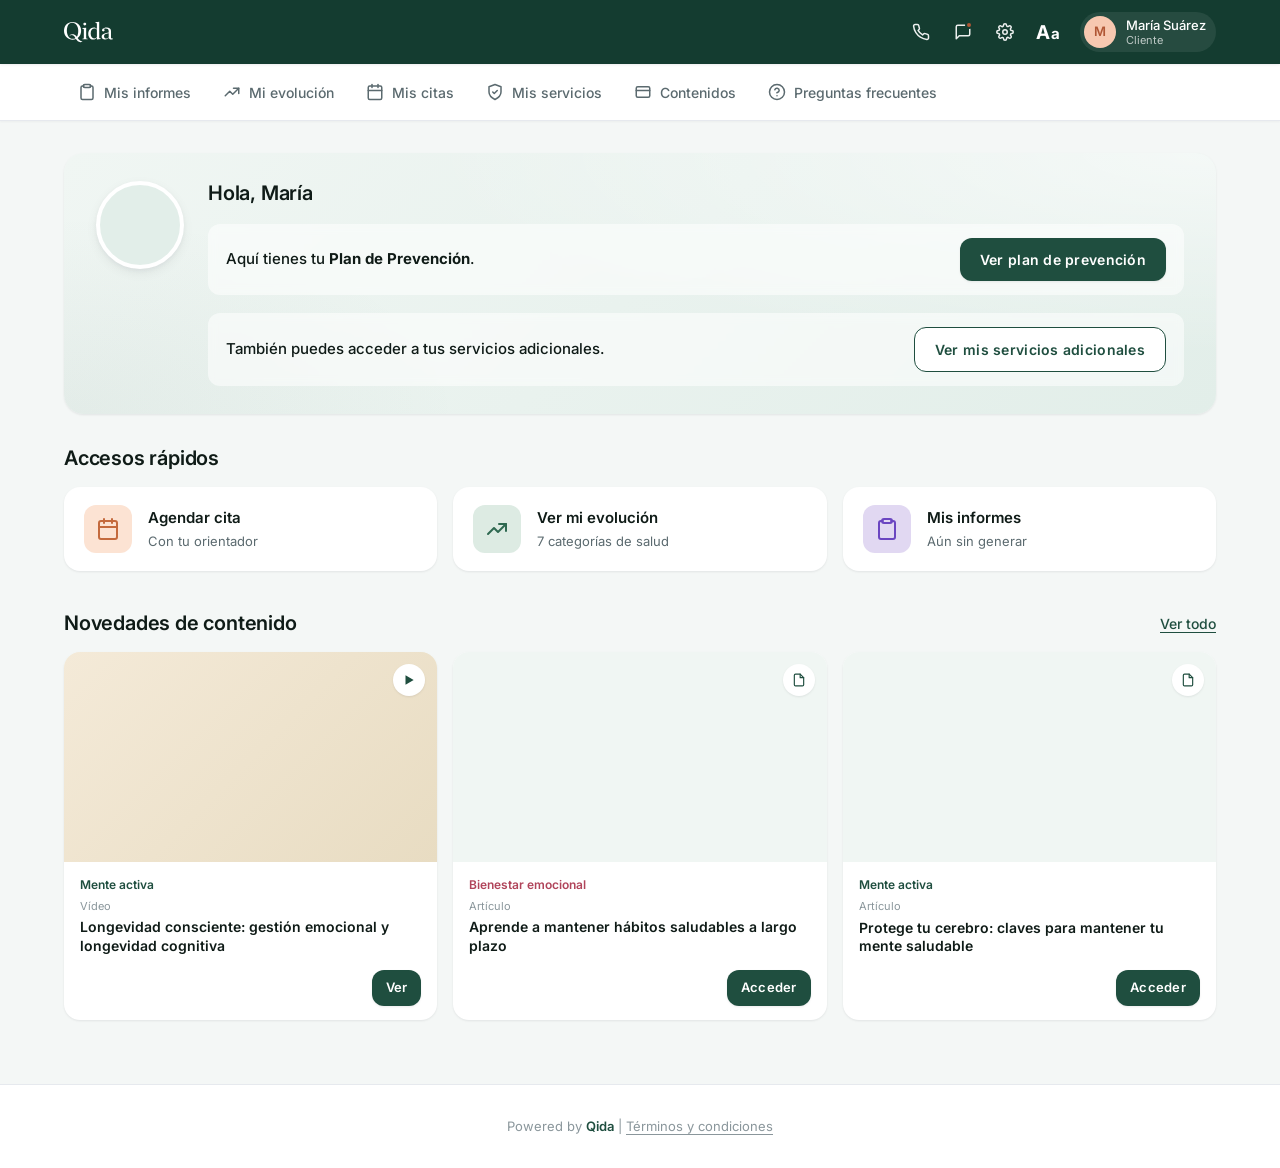
==== cliente-mis-informes/index.html @ 0a754f78 "Detalle de área: el header se transforma en mini-cabecera sobre la columna lateral - Arriba se ve el" ====
<!doctype html>
<html lang="es">
<head>
  <meta charset="utf-8" />
  <meta name="viewport" content="width=device-width, initial-scale=1, viewport-fit=cover" />
  <title>Qida — Portal del cliente (Prototipo)</title>
  <link rel="preconnect" href="https://fonts.googleapis.com">
  <link rel="preconnect" href="https://fonts.gstatic.com" crossorigin>
  <link href="https://fonts.googleapis.com/css2?family=Cormorant+Garamond:wght@500;600&family=Inter:wght@400;500;600;700&family=Montserrat:ital,wght@0,400;0,500;0,600;0,700;0,800;1,400;1,600&family=Playfair+Display:ital,wght@0,600;0,700;1,400&display=swap" rel="stylesheet">
  <link rel="stylesheet" href="styles.css?v=14" />
</head>
<body>

<!-- ======= SVG ICON SPRITE ======= -->
<svg width="0" height="0" style="position:absolute" aria-hidden="true">
  <defs>
    <symbol id="i-phone" viewBox="0 0 24 24" fill="none" stroke="currentColor" stroke-width="2" stroke-linecap="round" stroke-linejoin="round">
      <path d="M22 16.92v3a2 2 0 0 1-2.18 2 19.79 19.79 0 0 1-8.63-3.07 19.5 19.5 0 0 1-6-6 19.79 19.79 0 0 1-3.07-8.67A2 2 0 0 1 4.11 2h3a2 2 0 0 1 2 1.72c.13.96.36 1.9.7 2.81a2 2 0 0 1-.45 2.11L8.09 9.91a16 16 0 0 0 6 6l1.27-1.27a2 2 0 0 1 2.11-.45c.91.34 1.85.57 2.81.7A2 2 0 0 1 22 16.92z"/>
    </symbol>
    <symbol id="i-message" viewBox="0 0 24 24" fill="none" stroke="currentColor" stroke-width="2" stroke-linecap="round" stroke-linejoin="round">
      <path d="M21 15a2 2 0 0 1-2 2H7l-4 4V5a2 2 0 0 1 2-2h14a2 2 0 0 1 2 2z"/>
    </symbol>
    <symbol id="i-settings" viewBox="0 0 24 24" fill="none" stroke="currentColor" stroke-width="2" stroke-linecap="round" stroke-linejoin="round">
      <circle cx="12" cy="12" r="3"/>
      <path d="M19.4 15a1.65 1.65 0 0 0 .33 1.82l.06.06a2 2 0 1 1-2.83 2.83l-.06-.06a1.65 1.65 0 0 0-1.82-.33 1.65 1.65 0 0 0-1 1.51V21a2 2 0 1 1-4 0v-.09A1.65 1.65 0 0 0 9 19.4a1.65 1.65 0 0 0-1.82.33l-.06.06a2 2 0 1 1-2.83-2.83l.06-.06a1.65 1.65 0 0 0 .33-1.82 1.65 1.65 0 0 0-1.51-1H3a2 2 0 1 1 0-4h.09A1.65 1.65 0 0 0 4.6 9a1.65 1.65 0 0 0-.33-1.82l-.06-.06a2 2 0 1 1 2.83-2.83l.06.06a1.65 1.65 0 0 0 1.82.33H9a1.65 1.65 0 0 0 1-1.51V3a2 2 0 1 1 4 0v.09a1.65 1.65 0 0 0 1 1.51 1.65 1.65 0 0 0 1.82-.33l.06-.06a2 2 0 1 1 2.83 2.83l-.06.06a1.65 1.65 0 0 0-.33 1.82V9a1.65 1.65 0 0 0 1.51 1H21a2 2 0 1 1 0 4h-.09a1.65 1.65 0 0 0-1.51 1z"/>
    </symbol>
    <symbol id="i-user" viewBox="0 0 24 24" fill="none" stroke="currentColor" stroke-width="2" stroke-linecap="round" stroke-linejoin="round">
      <path d="M20 21v-2a4 4 0 0 0-4-4H8a4 4 0 0 0-4 4v2"/>
      <circle cx="12" cy="7" r="4"/>
    </symbol>
    <symbol id="i-clipboard" viewBox="0 0 24 24" fill="none" stroke="currentColor" stroke-width="2" stroke-linecap="round" stroke-linejoin="round">
      <path d="M9 2h6a2 2 0 0 1 2 2v0a2 2 0 0 1-2 2H9a2 2 0 0 1-2-2v0a2 2 0 0 1 2-2z"/>
      <path d="M16 4h2a2 2 0 0 1 2 2v14a2 2 0 0 1-2 2H6a2 2 0 0 1-2-2V6a2 2 0 0 1 2-2h2"/>
    </symbol>
    <symbol id="i-trend" viewBox="0 0 24 24" fill="none" stroke="currentColor" stroke-width="2" stroke-linecap="round" stroke-linejoin="round">
      <polyline points="3 17 9 11 13 15 21 7"/>
      <polyline points="14 7 21 7 21 14"/>
    </symbol>
    <symbol id="i-calendar" viewBox="0 0 24 24" fill="none" stroke="currentColor" stroke-width="2" stroke-linecap="round" stroke-linejoin="round">
      <rect x="3" y="4" width="18" height="18" rx="2"/>
      <line x1="16" y1="2" x2="16" y2="6"/>
      <line x1="8" y1="2" x2="8" y2="6"/>
      <line x1="3" y1="10" x2="21" y2="10"/>
    </symbol>
    <symbol id="i-shield" viewBox="0 0 24 24" fill="none" stroke="currentColor" stroke-width="2" stroke-linecap="round" stroke-linejoin="round">
      <path d="M12 22s8-4 8-10V5l-8-3-8 3v7c0 6 8 10 8 10z"/>
      <polyline points="9 12 11 14 15 10"/>
    </symbol>
    <symbol id="i-grid" viewBox="0 0 24 24" fill="none" stroke="currentColor" stroke-width="2" stroke-linecap="round" stroke-linejoin="round">
      <rect x="3" y="3" width="7" height="7" rx="1"/>
      <rect x="14" y="3" width="7" height="7" rx="1"/>
      <rect x="3" y="14" width="7" height="7" rx="1"/>
      <rect x="14" y="14" width="7" height="7" rx="1"/>
    </symbol>
    <symbol id="i-help" viewBox="0 0 24 24" fill="none" stroke="currentColor" stroke-width="2" stroke-linecap="round" stroke-linejoin="round">
      <circle cx="12" cy="12" r="10"/>
      <path d="M9.09 9a3 3 0 0 1 5.83 1c0 2-3 3-3 3"/>
      <line x1="12" y1="17" x2="12.01" y2="17"/>
    </symbol>
    <symbol id="i-chevron" viewBox="0 0 24 24" fill="none" stroke="currentColor" stroke-width="2" stroke-linecap="round" stroke-linejoin="round">
      <polyline points="9 18 15 12 9 6"/>
    </symbol>
    <symbol id="i-chevron-down" viewBox="0 0 24 24" fill="none" stroke="currentColor" stroke-width="2" stroke-linecap="round" stroke-linejoin="round">
      <polyline points="6 9 12 15 18 9"/>
    </symbol>
    <symbol id="i-play" viewBox="0 0 24 24" fill="currentColor" stroke="none">
      <polygon points="6 4 20 12 6 20 6 4"/>
    </symbol>
    <symbol id="i-doc" viewBox="0 0 24 24" fill="none" stroke="currentColor" stroke-width="2" stroke-linecap="round" stroke-linejoin="round">
      <path d="M14 2H6a2 2 0 0 0-2 2v16a2 2 0 0 0 2 2h12a2 2 0 0 0 2-2V8z"/>
      <polyline points="14 2 14 8 20 8"/>
    </symbol>
    <symbol id="i-running" viewBox="0 0 24 24" fill="none" stroke="currentColor" stroke-width="2" stroke-linecap="round" stroke-linejoin="round">
      <circle cx="13" cy="4" r="2"/>
      <path d="M4 22l5-9 4 3 2-5 5 5"/>
      <path d="M9 13l-3-3"/>
    </symbol>
    <symbol id="i-apple" viewBox="0 0 24 24" fill="none" stroke="currentColor" stroke-width="2" stroke-linecap="round" stroke-linejoin="round">
      <path d="M12 6c-2-3-6-3-7 0-1 4 2 12 7 12s8-8 7-12c-1-3-5-3-7 0z"/>
      <path d="M12 6V3"/>
    </symbol>
    <symbol id="i-brain" viewBox="0 0 24 24" fill="none" stroke="currentColor" stroke-width="2" stroke-linecap="round" stroke-linejoin="round">
      <path d="M9 4a3 3 0 0 0-3 3v0a3 3 0 0 0-2 5v0a3 3 0 0 0 2 5v0a3 3 0 0 0 3 3h0V4z"/>
      <path d="M15 4a3 3 0 0 1 3 3v0a3 3 0 0 1 2 5v0a3 3 0 0 1-2 5v0a3 3 0 0 1-3 3h0V4z"/>
    </symbol>
    <symbol id="i-heart" viewBox="0 0 24 24" fill="none" stroke="currentColor" stroke-width="2" stroke-linecap="round" stroke-linejoin="round">
      <path d="M20.84 4.61a5.5 5.5 0 0 0-7.78 0L12 5.67l-1.06-1.06a5.5 5.5 0 0 0-7.78 7.78l1.06 1.06L12 21.23l7.78-7.78 1.06-1.06a5.5 5.5 0 0 0 0-7.78z"/>
    </symbol>
    <symbol id="i-users" viewBox="0 0 24 24" fill="none" stroke="currentColor" stroke-width="2" stroke-linecap="round" stroke-linejoin="round">
      <path d="M17 21v-2a4 4 0 0 0-4-4H5a4 4 0 0 0-4 4v2"/>
      <circle cx="9" cy="7" r="4"/>
      <path d="M23 21v-2a4 4 0 0 0-3-3.87"/>
      <path d="M16 3.13a4 4 0 0 1 0 7.75"/>
    </symbol>
    <symbol id="i-eye" viewBox="0 0 24 24" fill="none" stroke="currentColor" stroke-width="2" stroke-linecap="round" stroke-linejoin="round">
      <path d="M1 12s4-8 11-8 11 8 11 8-4 8-11 8-11-8-11-8z"/>
      <circle cx="12" cy="12" r="3"/>
    </symbol>
    <symbol id="i-ear" viewBox="0 0 24 24" fill="none" stroke="currentColor" stroke-width="2" stroke-linecap="round" stroke-linejoin="round">
      <path d="M6 8a6 6 0 1 1 12 0c0 3-2 4-3 5s-1 2-2 3-3 1-4-1"/>
      <path d="M9 20a3 3 0 0 0 4-2"/>
    </symbol>
    <symbol id="i-leaf" viewBox="0 0 24 24" fill="none" stroke="currentColor" stroke-width="2" stroke-linecap="round" stroke-linejoin="round">
      <path d="M11 20A7 7 0 0 1 4 13c0-5 4-9 9-9 4 0 7 3 7 7 0 7-9 9-9 9z"/>
      <path d="M2 22c0-3 4-7 9-9"/>
    </symbol>
    <symbol id="i-clock" viewBox="0 0 24 24" fill="none" stroke="currentColor" stroke-width="2" stroke-linecap="round" stroke-linejoin="round">
      <circle cx="12" cy="12" r="10"/>
      <polyline points="12 6 12 12 16 14"/>
    </symbol>
    <symbol id="i-pin" viewBox="0 0 24 24" fill="none" stroke="currentColor" stroke-width="2" stroke-linecap="round" stroke-linejoin="round">
      <path d="M21 10c0 7-9 13-9 13s-9-6-9-13a9 9 0 0 1 18 0z"/>
      <circle cx="12" cy="10" r="3"/>
    </symbol>
    <symbol id="i-video" viewBox="0 0 24 24" fill="none" stroke="currentColor" stroke-width="2" stroke-linecap="round" stroke-linejoin="round">
      <polygon points="23 7 16 12 23 17 23 7"/>
      <rect x="1" y="5" width="15" height="14" rx="2"/>
    </symbol>
    <symbol id="i-card" viewBox="0 0 24 24" fill="none" stroke="currentColor" stroke-width="2" stroke-linecap="round" stroke-linejoin="round">
      <rect x="3" y="5" width="18" height="14" rx="2"/>
      <line x1="3" y1="10" x2="21" y2="10"/>
    </symbol>
    <symbol id="i-empty" viewBox="0 0 24 24" fill="none" stroke="currentColor" stroke-width="2" stroke-linecap="round" stroke-linejoin="round">
      <path d="M14 3v5h5M5 3h9l5 5v13a2 2 0 0 1-2 2H5a2 2 0 0 1-2-2V5a2 2 0 0 1 2-2z"/>
    </symbol>
    <symbol id="i-menu" viewBox="0 0 24 24" fill="none" stroke="currentColor" stroke-width="2.2" stroke-linecap="round" stroke-linejoin="round">
      <line x1="3" y1="6" x2="21" y2="6"/>
      <line x1="3" y1="12" x2="21" y2="12"/>
      <line x1="3" y1="18" x2="21" y2="18"/>
    </symbol>
    <symbol id="i-x" viewBox="0 0 24 24" fill="none" stroke="currentColor" stroke-width="2.2" stroke-linecap="round" stroke-linejoin="round">
      <line x1="18" y1="6" x2="6" y2="18"/>
      <line x1="6" y1="6" x2="18" y2="18"/>
    </symbol>
    <symbol id="i-download" viewBox="0 0 24 24" fill="none" stroke="currentColor" stroke-width="2" stroke-linecap="round" stroke-linejoin="round">
      <path d="M21 15v4a2 2 0 0 1-2 2H5a2 2 0 0 1-2-2v-4"/>
      <polyline points="7 10 12 15 17 10"/>
      <line x1="12" y1="15" x2="12" y2="3"/>
    </symbol>
    <symbol id="i-file" viewBox="0 0 24 24" fill="none" stroke="currentColor" stroke-width="2" stroke-linecap="round" stroke-linejoin="round">
      <path d="M14 2H6a2 2 0 0 0-2 2v16a2 2 0 0 0 2 2h12a2 2 0 0 0 2-2V8z"/>
      <polyline points="14 2 14 8 20 8"/>
    </symbol>
    <symbol id="i-check" viewBox="0 0 24 24" fill="none" stroke="currentColor" stroke-width="2.4" stroke-linecap="round" stroke-linejoin="round">
      <polyline points="20 6 9 17 4 12"/>
    </symbol>
    <symbol id="i-arrow-left" viewBox="0 0 24 24" fill="none" stroke="currentColor" stroke-width="2" stroke-linecap="round" stroke-linejoin="round">
      <line x1="19" y1="12" x2="5" y2="12"/>
      <polyline points="12 19 5 12 12 5"/>
    </symbol>
    <symbol id="i-arrow-right" viewBox="0 0 24 24" fill="none" stroke="currentColor" stroke-width="2" stroke-linecap="round" stroke-linejoin="round">
      <line x1="5" y1="12" x2="19" y2="12"/>
      <polyline points="12 5 19 12 12 19"/>
    </symbol>
  </defs>
</svg>

<!-- ======= HEADER ======= -->
<header class="app-header">
  <div class="container">
    <div class="header-left">
      <button class="icon-btn hamburger" id="navToggle" aria-label="Abrir menú" aria-expanded="false" aria-controls="drawer">
        <svg width="20" height="20"><use href="#i-menu"/></svg>
      </button>
      <a href="#/informes" class="brand" aria-label="Qida">
        <svg class="brand-logo" viewBox="0 0 160 72" fill="currentColor" role="img" aria-label="Qida">
          <path d="M64.6958 13.1415C63.7931 12.2818 63.3202 11.2071 63.3202 9.91745C63.3202 8.62782 63.7931 7.55312 64.6958 6.69336C65.5985 5.79062 66.7162 5.36074 68.0059 5.36074C69.2955 5.36074 70.4132 5.79062 71.3159 6.69336C72.2187 7.59611 72.6916 8.6708 72.6916 9.91745C72.6916 11.2071 72.2187 12.2818 71.3159 13.1415C70.4132 14.0013 69.2955 14.4312 68.0059 14.4312C66.7162 14.4312 65.5985 14.0013 64.6958 13.1415ZM72.6056 54.5389C72.6056 55.8285 72.9065 56.7313 73.4653 57.1612C74.0672 57.634 75.4428 58.0209 77.5922 58.2788V60.0843H59.9241V58.2788C62.1165 57.9779 63.4921 57.634 64.051 57.1612C64.6528 56.6883 64.9107 55.8285 64.9107 54.5389V28.6602C64.9107 27.6285 64.7818 26.9407 64.4809 26.5538C64.1799 26.1669 63.4921 25.823 62.4174 25.5221L59.8812 24.7913V23.2007L72.5626 21.7821V54.5389H72.6056Z"/>
          <path d="M90.5332 52.5208C92.6826 55.444 95.4338 56.9486 98.8298 56.9486C100.893 56.9486 102.656 56.5187 104.117 55.7019C105.622 54.8852 106.783 53.7245 107.642 52.2199V28.5766C107.041 27.3299 105.966 26.2982 104.461 25.4814C102.957 24.6647 101.237 24.2348 99.3027 24.2348C95.7347 24.2348 92.8545 25.7394 90.6621 28.7055C88.4268 31.6717 87.3521 35.6696 87.3521 40.6992C87.3091 45.6428 88.3838 49.5547 90.5332 52.5208ZM81.8066 30.9839C83.4402 27.9747 85.6326 25.6104 88.3838 23.9339C91.135 22.2573 94.1871 21.4406 97.5832 21.4406C99.8615 21.4406 101.882 21.8704 103.601 22.6872C105.321 23.504 106.697 24.6217 107.642 25.9543V9.53293C107.642 8.50122 107.513 7.77042 107.255 7.38353C106.998 6.99664 106.31 6.65274 105.235 6.35182L102.656 5.66401V4.03047L115.294 2.56889V53.5525C115.294 54.5842 115.423 55.315 115.724 55.7019C116.025 56.0888 116.713 56.4327 117.83 56.7766L120.324 57.4214V59.012L107.771 60.5166V53.8534C106.74 55.9169 105.063 57.5934 102.742 58.883C100.42 60.1727 97.8841 60.8175 95.0899 60.8175C92.3387 60.8175 89.7164 60.0437 87.3521 58.5391C84.9448 56.9916 83.0103 54.7992 81.5487 51.919C80.0871 49.0388 79.3563 45.5568 79.3563 41.4299C79.3563 37.518 80.1731 33.993 81.8066 30.9839Z"/>
          <path d="M158.023 57.6367C156.862 57.6367 155.873 57.2498 155.056 56.519C154.24 55.7882 153.853 54.5415 153.853 52.822V33.1766C153.853 29.0927 152.563 26.1266 149.941 24.2781C147.319 22.3866 143.88 21.4409 139.581 21.4409C136.744 21.4409 134.207 21.8278 131.929 22.5586C129.651 23.2894 127.845 24.3211 126.469 25.6107C125.137 26.9003 124.449 28.3619 124.449 30.0385C124.449 31.2421 124.879 32.2308 125.696 33.0046C126.512 33.7784 127.501 34.1653 128.662 34.1653C129.822 34.1653 130.811 33.7784 131.628 33.0046C132.445 32.2308 132.832 31.2851 132.832 30.1674C132.832 29.0497 132.445 28.061 131.671 27.2872C131.069 26.6424 130.338 26.2985 129.522 26.1695C130.252 25.6967 131.026 25.3098 131.972 24.9659C133.433 24.45 135.067 24.1921 136.83 24.1921C139.71 24.1921 142.031 24.9229 143.751 26.3845C145.513 27.8461 146.373 30.3824 146.373 34.0363V37.8193L138.119 39.6247C134.637 40.3555 131.8 41.3013 129.608 42.376C127.415 43.4507 125.825 44.7403 124.793 46.2019C123.804 47.6635 123.288 49.426 123.288 51.4034C123.288 54.2406 124.363 56.519 126.469 58.2815C128.576 60.044 131.241 60.9038 134.379 60.9038C137.173 60.9038 139.667 60.3449 141.859 59.2702C144.051 58.1525 145.642 56.8199 146.588 55.2294C146.803 56.433 147.276 57.4217 147.963 58.2385C148.651 59.0553 149.468 59.6571 150.5 60.087C151.531 60.5169 152.649 60.7318 153.939 60.7318C155.271 60.7318 156.432 60.5599 157.507 60.216C158.581 59.872 159.398 59.4852 160 59.0553V57.3787C159.355 57.5507 158.753 57.6367 158.023 57.6367ZM143.106 56.2181C141.73 56.9059 140.183 57.2068 138.42 57.2068C136.357 57.2068 134.594 56.562 133.176 55.3153C131.757 54.0687 131.026 52.3062 131.026 50.0278C131.026 47.7924 131.8 45.944 133.348 44.5254C134.895 43.1068 137.689 41.9461 141.687 41.0863L146.33 40.0546V53.2949C145.556 54.5845 144.481 55.5303 143.106 56.2181Z"/>
          <path d="M44.6644 55.875C45.9971 54.8863 47.2437 53.8116 48.4044 52.565C50.8977 49.8997 52.7891 46.8476 54.0788 43.3226C55.4114 39.7976 56.0562 36.0576 56.0562 32.0167C56.0562 27.503 55.2824 23.4622 53.6919 19.9372C52.1443 16.3692 49.9949 13.36 47.3727 10.8667C44.7074 8.37341 41.6983 6.43895 38.3452 5.10633C34.9921 3.7737 31.5531 3.0859 27.9851 3.0859C23.7293 3.0859 19.9034 3.81669 16.4644 5.32127C13.0253 6.82584 10.0592 8.88926 7.60886 11.5545C5.15855 14.2198 3.26708 17.3149 1.97744 20.7969C0.644818 24.3219 0 28.0619 0 32.1027C0 36.6165 0.773782 40.6573 2.32135 44.2253C3.86891 47.7933 5.97532 50.8454 8.64057 53.3387C11.3058 55.832 14.315 57.7665 17.668 59.0991C21.0211 60.4317 24.4601 61.1196 27.9851 61.1196C32.026 61.1196 35.68 60.4317 38.947 59.0991C42.1711 64.0857 48.4044 69.7601 53.7779 69.4162C56.3571 69.2443 57.2599 68.9004 60.0111 68.1696L60.0971 67.3098C53.133 66.751 48.2754 61.1195 44.6644 55.875ZM20.5482 56.3479C18.1839 54.9723 16.1634 53.0378 14.4869 50.5875C12.8104 48.1372 11.5208 45.257 10.661 41.9899C9.80124 38.7229 9.32837 35.1979 9.32837 31.4149C9.32837 26.6433 9.9302 22.3015 11.1769 18.4326C12.4235 14.5637 14.4009 11.4685 17.0662 9.19018C19.7314 6.91182 23.2564 5.75114 27.5552 5.75114C30.4784 5.75114 33.1437 6.43895 35.465 7.81456C37.8293 9.19018 39.8498 11.1246 41.4833 13.5749C43.1598 16.0253 44.4065 18.9054 45.3092 22.1725C46.169 25.4396 46.6419 28.9646 46.6419 32.7046C46.6419 37.4762 46.04 41.818 44.7934 45.6869C44.0626 47.9653 43.1169 49.9857 41.8702 51.7052C40.9675 50.3296 40.1507 49.1259 39.3769 48.2662C34.5193 41.9899 24.3741 41.5171 17.9689 46.7186L18.6567 47.7073C26.3516 43.1936 33.1867 47.1055 37.3995 56.09C34.9921 57.6375 31.983 58.3683 28.458 58.3683C25.5348 58.4113 22.9125 57.7235 20.5482 56.3479Z"/>
        </svg>
      </a>
    </div>

    <div class="header-utils">
      <button class="icon-btn" aria-label="Llamar"><svg width="18" height="18"><use href="#i-phone"/></svg></button>
      <button class="icon-btn" aria-label="Mensajes"><svg width="18" height="18"><use href="#i-message"/></svg><span class="dot"></span></button>
      <button class="icon-btn" aria-label="Ajustes"><svg width="18" height="18"><use href="#i-settings"/></svg></button>

      <!-- Tamaño de letra / contraste — afecta a toda la página -->
      <div class="a11y-menu" id="a11yMenu">
        <button class="icon-btn aa-trigger a11y-trigger" id="a11yTrigger" aria-expanded="false" aria-haspopup="true" aria-controls="a11yPopover" aria-label="Tamaño de letra y contraste">
          <span class="aa-icon"><span class="aa-big">A</span><span class="aa-small">a</span></span>
        </button>
        <div class="a11y-scrim" id="a11yScrim" hidden></div>
        <div class="a11y-popover" id="a11yPopover" role="dialog" aria-label="Tamaño de letra" hidden>
          <div class="a11y-popover-head">
            <span>Tamaño de letra</span>
            <button class="a11y-popover-close" id="a11yClose" aria-label="Cerrar">
              <svg width="16" height="16"><use href="#i-x"/></svg>
            </button>
          </div>
          <div class="a11y-row">
            <span class="a11y-label">
              <svg width="16" height="16" viewBox="0 0 24 24" fill="none" stroke="currentColor" stroke-width="2" stroke-linecap="round" stroke-linejoin="round"><path d="M4 7V4h16v3"/><path d="M9 20h6"/><path d="M12 4v16"/></svg>
              Tamaño de texto
            </span>
            <div class="a11y-switcher a11y-textsize" role="radiogroup" aria-label="Tamaño de texto">
              <button class="a11y-opt is-active" data-size="normal" role="radio" aria-checked="true" aria-label="Normal">A</button>
              <button class="a11y-opt" data-size="large" role="radio" aria-checked="false" aria-label="Grande"><span style="font-size:1.15em">A</span></button>
              <button class="a11y-opt" data-size="xlarge" role="radio" aria-checked="false" aria-label="Muy grande"><span style="font-size:1.35em">A</span></button>
            </div>
          </div>
          <div class="a11y-row">
            <span class="a11y-label">
              <svg width="16" height="16" viewBox="0 0 24 24" fill="none" stroke="currentColor" stroke-width="2" stroke-linecap="round" stroke-linejoin="round"><circle cx="12" cy="12" r="10"/><circle cx="12" cy="12" r="4"/><line x1="21.17" y1="8" x2="12" y2="8"/><line x1="3.95" y1="6.06" x2="8.54" y2="14"/><line x1="10.88" y1="21.94" x2="15.46" y2="14"/></svg>
              Alto contraste
            </span>
            <button class="a11y-toggle contrast" role="switch" aria-checked="false" aria-label="Activar alto contraste">
              <span class="a11y-toggle-track"><span class="a11y-toggle-thumb"></span></span>
            </button>
          </div>
        </div>
      </div>

      <a href="#/informes" class="user-pill" aria-label="Mi perfil">
        <span class="avatar">M</span>
        <span class="meta">
          <span class="name">María Suárez</span>
          <span class="role">Cliente</span>
        </span>
      </a>
    </div>
  </div>
</header>

<!-- ======= MOBILE DRAWER ======= -->
<aside class="drawer" id="drawer" aria-hidden="true">
  <div class="drawer-scrim" data-drawer-close></div>
  <div class="drawer-panel" role="dialog" aria-label="Navegación">
    <header class="drawer-header">
      <span class="drawer-brand">Menú</span>
      <button class="icon-btn drawer-close" data-drawer-close aria-label="Cerrar menú">
        <svg width="18" height="18"><use href="#i-x"/></svg>
      </button>
    </header>
    <nav class="drawer-nav" id="drawer-nav">
      <a href="#/informes"    class="drawer-link" data-route="informes"><svg><use href="#i-clipboard"/></svg><span>Mis informes</span></a>
      <a href="#/evolucion"   class="drawer-link" data-route="evolucion"><svg><use href="#i-trend"/></svg><span>Mi evolución</span></a>
      <a href="#/citas"       class="drawer-link" data-route="citas"><svg><use href="#i-calendar"/></svg><span>Mis citas</span></a>
      <a href="#/servicios"   class="drawer-link" data-route="servicios"><svg><use href="#i-shield"/></svg><span>Mis servicios</span></a>
      <a href="#/contenidos"  class="drawer-link" data-route="contenidos"><svg><use href="#i-card"/></svg><span>Contenidos</span></a>
      <a href="#/faq"         class="drawer-link" data-route="faq"><svg><use href="#i-help"/></svg><span>Preguntas frecuentes</span></a>
    </nav>
    <footer class="drawer-footer">
      <div class="drawer-user">
        <span class="avatar">M</span>
        <span class="meta">
          <span class="name">María Suárez</span>
          <span class="role">Cliente</span>
        </span>
      </div>
    </footer>
  </div>
</aside>

<!-- ======= SECONDARY NAV ======= -->
<nav class="tab-bar">
  <div class="container" id="tabbar">
    <a href="#/informes" class="tab" data-route="informes"><svg><use href="#i-clipboard"/></svg>Mis informes</a>
    <a href="#/evolucion" class="tab" data-route="evolucion"><svg><use href="#i-trend"/></svg>Mi evolución</a>
    <a href="#/citas"    class="tab" data-route="citas"><svg><use href="#i-calendar"/></svg>Mis citas</a>
    <a href="#/servicios" class="tab" data-route="servicios"><svg><use href="#i-shield"/></svg>Mis servicios</a>
    <a href="#/contenidos" class="tab" data-route="contenidos"><svg><use href="#i-card"/></svg>Contenidos</a>
    <a href="#/faq"      class="tab" data-route="faq"><svg><use href="#i-help"/></svg>Preguntas frecuentes</a>
  </div>
</nav>


<main>
  <div class="container">

    <!-- ============ INICIO ============ -->
    <section class="view" data-view="inicio">
      <div class="page">
        <section class="greeting greeting--default" aria-label="Bienvenida">
          <div class="photo" style="background-image:url('https://images.unsplash.com/photo-1573496359142-b8d87734a5a2?w=200&q=80&auto=format&fit=crop')"></div>
          <div class="greeting-body">
            <h2>Hola, María</h2>
            <p>Soy <strong>Alba Prieto</strong>, tu Orientadora personal. Bienvenida a tu portal del cliente.</p>
            <p>Agenda una cita para realizar tu Plan de Prevención conmigo.</p>
            <div class="actions">
              <button class="btn btn-primary">Más información</button>
              <button class="btn btn-secondary">Enviar mensaje</button>
            </div>
          </div>
        </section>

        <section class="greeting greeting--proto1" aria-label="Plan de prevención">
          <div class="photo" style="background-image:url('https://images.unsplash.com/photo-1573496359142-b8d87734a5a2?w=200&q=80&auto=format&fit=crop')"></div>
          <div class="greeting-body">
            <h2>Hola, María</h2>
            <div class="greeting-row">
              <p>Aquí tienes tu <strong>Plan de Prevención</strong>.</p>
              <a href="#/informes" class="btn btn-primary">Ver plan de prevención</a>
            </div>
            <div class="greeting-row">
              <p>También puedes acceder a tus servicios adicionales.</p>
              <a href="#/servicios" class="btn btn-secondary">Ver mis servicios adicionales</a>
            </div>
          </div>
        </section>

        <div style="height:32px"></div>

        <div class="section-header">
          <h2>Accesos rápidos</h2>
        </div>
        <div class="tile-grid">
          <a href="#/citas" class="tile">
            <span class="ico peach"><svg><use href="#i-calendar"/></svg></span>
            <span class="meta"><span class="title">Agendar cita</span><span class="sub">Con tu orientador</span></span>
          </a>
          <a href="#/evolucion" class="tile">
            <span class="ico mint"><svg><use href="#i-trend"/></svg></span>
            <span class="meta"><span class="title">Ver mi evolución</span><span class="sub">7 categorías de salud</span></span>
          </a>
          <a href="#/informes" class="tile">
            <span class="ico violet"><svg><use href="#i-clipboard"/></svg></span>
            <span class="meta"><span class="title">Mis informes</span><span class="sub">Aún sin generar</span></span>
          </a>
        </div>

        <div style="height:40px"></div>

        <div class="section-header">
          <h2>Novedades de contenido</h2>
          <a href="#/contenidos" class="link">Ver todo</a>
        </div>
        <div class="content-grid content-grid--sm" id="home-content"></div>
      </div>
    </section>

    <!-- ============ MIS INFORMES ============ -->
    <section class="view" data-view="informes">
      <div class="page">
        <header class="page-header">
          <nav class="breadcrumb"><a href="#/inicio">Inicio</a><span class="sep">›</span><span class="current">Mis informes</span></nav>
          <h1>Mis informes</h1>
          <p class="subtitle">Aquí encontrarás los informes y planes generados durante los seguimientos con tu Orientador/a personal.</p>
        </header>
        <div class="report-toolbar">
          <span class="rs-select-box">
            <select id="reportSelect" class="rs-select" aria-label="Seleccionar informe">
              <option value="1">Plan de Prevención Anual · 7 ago 2026</option>
              <option value="3">Seguimiento · 2º cuatrimestre · 7 abr 2026</option>
              <option value="2">Seguimiento · 1er cuatrimestre · 7 dic 2025</option>
              <option value="0" selected>Plan de Prevención · 7 ago 2025</option>
            </select>
            <svg class="rs-chevron" width="16" height="16"><use href="#i-chevron-down"/></svg>
          </span>
          <button class="btn btn-primary" id="toggleActivities" type="button">
            <span class="ta-label">Ver Actividades</span>
            <svg width="16" height="16"><use href="#i-arrow-right"/></svg>
          </button>
        </div>
        <div class="report-stage">
<article class="rep" data-report="0"><nav class="rep-side" aria-label="Secciones del informe"><div class="rep-side-inner"><a href="#r0-portada" class="rep-side-link is-active" data-target="r0-portada"><span>Introducción</span></a><a href="#r0-resultados" class="rep-side-link" data-target="r0-resultados"><span>Resultados</span></a><a href="#r0-plan" class="rep-side-link" data-target="r0-plan"><span>Plan de acción</span></a><a href="#r0-proximos" class="rep-side-link" data-target="r0-proximos"><span>Próximos pasos</span></a></div></nav><div class="rep-doc"><div id="r0-portada" class="rep-sheet rep-cover"><div class="rep-cover-top"><h1 class="rep-title">Plan de Prevención y Reducción de Riesgos Personalizado (2025)</h1><p class="rep-subtitle">Cuidarte hoy para vivir mejor mañana</p></div><div class="rep-stat">El <b>45%</b> del riesgo de demencia se relaciona con hábitos de tu día a día que puedes cambiar.</div><div class="rep-block"><p class="rep-cover-intro-h">María, ¿te imaginas cumplir años disfrutando plenamente de cada etapa?</p><p class="rep-p">La buena noticia es que esa calidad de vida no es cuestión de suerte, sino que depende de las decisiones que tomas a diario. <b>La evidencia lo respalda: hasta casi la mitad de los casos de demencia podrían prevenirse</b> actuando sobre factores de riesgo modificables, como por ejemplo, la actividad física y la alimentación. Así lo estima la Comisión Lancet (2024), una de las fuentes científicas más reconocidas del mundo.</p><p class="rep-p"><b>La prevención no solo protege a largo plazo, también se traduce en beneficios inmediatos</b>. Pequeños cambios sostenidos pueden generar mejoras significativas a nivel físico, cognitivo y emocional. Este informe es el primer paso para avanzar con propuestas realistas, adaptadas a ti y centradas en mejorar tu día a día.</p></div><div class="rep-block"><div class="rep-sechead"><span>¿Qué encontrarás en este plan?</span></div><div class="rep-toc"><div class="rep-toc-item"><span class="n">01</span><span class="t"><b>Los resultados detallados de tu valoración</b> para entender tu punto de partida.</span></div><div class="rep-toc-item"><span class="n">02</span><span class="t"><b>Objetivos alcanzables y consensuados</b> contigo.</span></div><div class="rep-toc-item"><span class="n">03</span><span class="t"><b>Tu plan de trabajo</b> con acciones concretas y adaptadas a tu día a día.</span></div><div class="rep-toc-item"><span class="n">04</span><span class="t"><b>Próximos pasos</b> para dar continuidad y ajustar el plan según tu evolución.</span></div><div class="rep-toc-item"><span class="n">05</span><span class="t"><b>El acompañamiento personalizado</b> de tu Orientador/a Personal, Alba Prieto, en cada etapa.</span></div></div></div><div class="rep-meta"><div class="rep-meta-col"><span class="l">Preparado para</span><span class="v">María Suárez Menéndez</span></div><div class="rep-meta-col"><span class="l">Fecha del plan</span><span class="v">7 de agosto de 2025</span></div><div class="rep-meta-col"><span class="l">Informe</span><span class="v">Inicial</span></div><div class="rep-meta-col"><span class="l">Realizado por</span><span class="v">Alba Prieto<small>Orientador/a Personal y trabajadora social</small></span></div></div></div><div id="r0-resultados" class="rep-sheet"><div class="rep-block tight"><h2 class="rep-h2">Resultados de tu valoración</h2><p class="rep-lead">La siguiente sección proporciona un resumen de tu estado actual, con el propósito de identificar tus fortalezas y las principales áreas de trabajo.</p></div><div class="rep-block"><p class="rep-p" style="font-weight:500">Las recomendaciones están divididas en 3 niveles de actuación:</p><div class="rep-legend"><div class="rep-legcard red"><span class="bar"></span><div class="in"><span class="tag">ATENCIÓN</span><span class="zn">Área de Acción</span><span class="rg">Del 1 al 4</span><span class="ds">Aquí está el mayor potencial para implementar cambios y adoptar un estilo de vida más saludable. ¡Estamos aquí para guiarte!</span></div></div><div class="rep-legcard amber"><span class="bar"></span><div class="in"><span class="tag">MEJORA</span><span class="zn">Área de Mejora</span><span class="rg">Del 5 al 7</span><span class="ds">Identifica hábitos en los que vas por buen camino, pero en los que hay oportunidad de mejorar. Estos ajustes te harán sentir aún mejor.</span></div></div><div class="rep-legcard green"><span class="bar"></span><div class="in"><span class="tag">SIGUE ASÍ</span><span class="zn">Área de Fortaleza</span><span class="rg">Del 8 al 10</span><span class="ds">Representa los aspectos donde ya estás haciendo un gran trabajo. Estos hábitos actúan como un escudo para tu salud y bienestar. ¡Sigue así!</span></div></div></div></div><div class="rep-block"><div class="rep-sechead"><span>Mapa completo de tus hábitos</span></div><div class="rep-habits"><div class="rep-habit cat-fisica"><span class="cbar"></span><div class="in"><div class="rep-habit-top"><span class="nm">Actividad Física</span><div class="rep-habit-score"><span class="num">3/10</span><span class="rep-track"><span class="fill" style="width:30%;background:var(--lv-red)"></span><span class="fill" style="width:70%;background:var(--tk-red)"></span></span><span class="rep-pill red">ATENCIÓN</span></div></div><div class="desc">En relación con el resultado, María, queremos felicitarte por dar el paso hacia un estilo de vida más activo e introducir la actividad física en tu día a día. Aunque actualmente tu nivel de actividad física es bajo, has tomado una decisión importante para cuidar de tu bienestar. ¡Cada pequeño cambio cuenta y supone un avance!</div></div></div><div class="rep-habit cat-nutricion"><span class="cbar"></span><div class="in"><div class="rep-habit-top"><span class="nm">Nutrición</span><div class="rep-habit-score"><span class="num">6/10</span><span class="rep-track"><span class="fill" style="width:60%;background:var(--lv-amber)"></span><span class="fill" style="width:40%;background:var(--tk-amber)"></span></span><span class="rep-pill amber">MEJORA</span></div></div><div class="desc">Valoramos positivamente que estés trabajando para cuidar tu alimentación y alcanzar un peso saludable. En tu resultado observamos una baja adherencia a la dieta mediterránea, especialmente por un consumo reducido de frutas y verduras. Este resultado representa una oportunidad para seguir mejorando tus hábitos alimentarios y avanzar hacia un estilo de vida más saludable.</div></div></div><div class="rep-habit cat-mente"><span class="cbar"></span><div class="in"><div class="rep-habit-top"><span class="nm">Mente Activa</span><div class="rep-habit-score"><span class="num">9/10</span><span class="rep-track"><span class="fill" style="width:90%;background:var(--lv-green)"></span><span class="fill" style="width:10%;background:var(--tk-green)"></span></span><span class="rep-pill green">SIGUE ASÍ</span></div></div><div class="desc">¡Excelente! Mantienes una actividad cognitiva muy activa con participación regular en múltiples actividades estimulantes. Realizas varias veces al año lectura de libros, escritura, juegos de mesa y entrenamiento cerebral. ¡Sigue así!</div></div></div><div class="rep-habit cat-bienestar"><span class="cbar"></span><div class="in"><div class="rep-habit-top"><span class="nm">Bienestar Emocional</span><div class="rep-habit-score"><span class="num">8/10</span><span class="rep-track"><span class="fill" style="width:80%;background:var(--lv-green)"></span><span class="fill" style="width:20%;background:var(--tk-green)"></span></span><span class="rep-pill green">SIGUE ASÍ</span></div></div><div class="desc">En relación con el bienestar emocional, no se evidencian signos compatibles con ansiedad, depresión u otras alteraciones emocionales significativas. Los resultados obtenidos reflejan un adecuado estado de bienestar emocional en el momento de la valoración.</div></div></div><div class="rep-habit cat-sueno"><span class="cbar"></span><div class="in"><div class="rep-habit-top"><span class="nm">Sueño</span><div class="rep-habit-score"><span class="num">6/10</span><span class="rep-track"><span class="fill" style="width:60%;background:var(--lv-amber)"></span><span class="fill" style="width:40%;background:var(--tk-amber)"></span></span><span class="rep-pill amber">MEJORA</span></div></div><div class="desc">En relación con el resultado, verbalizas problemas de sueño puntuales que han aparecido en los últimos días, principalmente relacionados con la dificultad para conciliar el sueño.</div></div></div><div class="rep-habit cat-social"><span class="cbar"></span><div class="in"><div class="rep-habit-top"><span class="nm">Participación Social</span><div class="rep-habit-score"><span class="num">9/10</span><span class="rep-track"><span class="fill" style="width:90%;background:var(--lv-green)"></span><span class="fill" style="width:10%;background:var(--tk-green)"></span></span><span class="rep-pill green">SIGUE ASÍ</span></div></div><div class="desc">Mantienes una vida social activa y enriquecida, contando con una buena red de apoyo tanto familiar como social. Convives con tu marido y mantienes una buena relación con tus hijos. Asimismo, mantienes relaciones satisfactorias con tus amistades, con las que compartes momentos y actividades que contribuyen positivamente a tu bienestar.</div></div></div><div class="rep-habit cat-auditivo"><span class="cbar"></span><div class="in"><div class="rep-habit-top"><span class="nm">Cuidado Ocular y Auditivo</span><div class="rep-habit-score"><span class="num">9/10</span><span class="rep-track"><span class="fill" style="width:90%;background:var(--lv-green)"></span><span class="fill" style="width:10%;background:var(--tk-green)"></span></span><span class="rep-pill green">SIGUE ASÍ</span></div></div><div class="desc">En relación con la salud auditiva y ocular, mantienes una buena funcionalidad de ambos sentidos. Además, realizas controles periódicos con tus profesionales de referencia, favoreciendo un adecuado seguimiento de tu salud visual y auditiva.</div></div></div><div class="rep-habit cat-tabaco"><span class="cbar"></span><div class="in"><div class="rep-habit-top"><span class="nm">Tabaco y Alcohol</span><div class="rep-habit-score"><span class="num">10/10</span><span class="rep-track"><span class="fill" style="width:100%;background:var(--lv-green)"></span><span class="fill" style="width:0%;background:var(--tk-green)"></span></span><span class="rep-pill green">SIGUE ASÍ</span></div></div><div class="desc">¡Enhorabuena! Llevas 20 años sin fumar, lo que supone un importante logro y un factor muy positivo para tu salud. La ausencia de consumo de tabaco y alcohol contribuye positivamente a la prevención de múltiples problemas de salud y favorece tu bienestar general. ¡Continúa manteniendo estos excelentes hábitos!</div></div></div></div></div><div class="rep-block"><div class="rep-sechead"><span>Resumen de la valoración</span></div><p class="rep-p">Los resultados reflejan un buen estado general, con fortalezas en mente activa y participación social, junto a áreas de mejora en actividad física, nutrición y sueño. En el siguiente apartado encontrarás con detalle los hábitos que hemos decidido trabajar conjuntamente.</p></div><p class="rep-disc">Los resultados facilitados no representan, en modo alguno, un diagnóstico médico ni pretende sustituir a un servicio de atención médica, así como tampoco determinar algún tratamiento a seguir.</p></div><div id="r0-plan" class="rep-sheet"><div class="rep-block tight"><h2 class="rep-h2">Plan integral de acción</h2><p class="rep-lead">A partir de los resultados obtenidos, hemos definido de forma conjunta una serie de objetivos para trabajar durante los próximos meses. Se ha acordado priorizar la constancia por encima de la intensidad, con el fin de facilitar la integración de estos cambios en tu rutina habitual, de manera sostenible.</p></div><div class="rep-objs"><div class="rep-obj cat-fisica"><div class="rep-obj-h"><div class="lft"><span class="sq"></span><span class="nm">Actividad física</span></div><span class="rep-pill red">ATENCIÓN</span></div><div class="rep-obj-b"><div class="col o"><span class="lbl">Objetivo</span><span class="txt">Mejorar el nivel de actividad física, incorporando movimiento de forma progresiva</span></div><div class="col b"><span class="lbl">Beneficio</span><span class="txt">Maximiza la movilidad articular global, previene la pérdida de rango asociada al envejecimiento y mejora la eficiencia motriz.</span></div></div></div><div class="rep-obj cat-nutricion"><div class="rep-obj-h"><div class="lft"><span class="sq"></span><span class="nm">Nutrición</span></div><span class="rep-pill amber">MEJORA</span></div><div class="rep-obj-b"><div class="col o"><span class="lbl">Objetivo</span><span class="txt">Incorporar progresivamente una alimentación más saludable</span></div><div class="col b"><span class="lbl">Beneficio</span><span class="txt">Aporta los nutrientes esenciales para el adecuado funcionamiento del cerebro y el mantenimiento de las capacidades cognitivas.</span></div></div></div><div class="rep-obj cat-mente"><div class="rep-obj-h"><div class="lft"><span class="sq"></span><span class="nm">Mente activa</span></div><span class="rep-pill green">SIGUE ASÍ</span></div><div class="rep-obj-b"><div class="col o"><span class="lbl">Objetivo</span><span class="txt">Mantener una estimulación cognitiva variada y constante</span></div><div class="col b"><span class="lbl">Beneficio</span><span class="txt">Ayuda a mantener la mente activa y ágil, favorece la concentración y contribuye a preservar la autonomía y la confianza en el día a día.</span></div></div></div></div><div class="rep-quote"><p>“Nunca es demasiado pronto ni demasiado tarde para cuidar tu salud cerebral”</p></div></div><div id="r0-proximos" class="rep-sheet"><div class="rep-block"><h2 class="rep-h2">Próximos pasos</h2><p class="rep-p">María, te invitamos a dar el primer paso y empezar a incorporar estas recomendaciones de manera práctica, avanzando de forma progresiva y con nuestro acompañamiento en cada fase.</p><p class="rep-p">A través de este plan de acción y nuestro acompañamiento, cuentas con todos los recursos necesarios para llevarlo a cabo. Para mantener tu motivación, realizaremos seguimientos periódicos donde valoraremos tu progreso, celebraremos tus logros y ajustaremos el plan según tu evolución.</p></div><div class="rep-block"><div class="rep-sechead"><span>Seguimiento y acompañamiento</span></div><div class="rep-info"><div class="rep-infocard"><span class="l">Tu plan de acción · 4 meses</span><span class="t">Tus objetivos están diseñados para trabajarse de forma progresiva durante los próximos cuatro meses.</span></div><div class="rep-infocard"><span class="l">Seguimiento de tus avances</span><span class="t">Evaluación del grado de consecución de los objetivos y definición de los siguientes pasos, ajustada a tus necesidades.</span></div></div><p class="rep-p"><b>El acompañamiento es continuo</b>: además de las sesiones que acordemos, puedes contactar con tu Orientadora Personal siempre que lo necesites, para ayudarte a alcanzar tus objetivos, orientarte en el uso de los recursos y materiales que tienes a tu disposición y resolver cualquier duda.</p></div><div class="rep-block"><div class="rep-sechead"><span>Tu Orientador/a Personal</span></div><p class="rep-p">Alba es Trabajadora Social, Nº colegiada 12616, especializada en la promoción del envejecimiento activo. Su experiencia en el sector sociosanitario se centra en el desarrollo de hábitos saludables y en la prevención del deterioro cognitivo en adultos mayores.</p><div class="rep-op"><span class="ava" style="background-image:url('https://images.unsplash.com/photo-1594744803329-e58b31de8bf5?w=200&q=80&auto=format&fit=crop')"></span><div class="grid"><div class="fld"><span class="l">Nombre</span><span class="v">Alba Prieto</span></div><div class="fld"><span class="l">Rol</span><span class="v">Orientadora Personal · Qida</span></div><div class="fld"><span class="l">Profesión</span><span class="v">Trabajadora Social</span></div><div class="fld"><span class="l">Colegiada</span><span class="v">nº 12616</span></div><div class="fld"><span class="l">Teléfono</span><span class="v">+34 932713078</span></div><div class="fld"><span class="l">Email</span><span class="v">alba.prieto@qida.es</span></div></div></div></div><div class="rep-programa"><span class="t">Tu programa de actividades</span><span class="d">Este documento es tu guía rápida para la acción. En tu <a href="#/inicio">Portal del Cliente</a> tienes tu programa de actividades, mes a mes y día a día, además del detalle completo de tu valoración y todos los recursos disponibles para ti. Si necesitas ayuda para navegar por tu Portal o tienes cualquier consulta, no dudes en contactarme. Estoy aquí para lo que necesites.</span></div></div></div><div class="rep-activities" hidden><div class="rep-sheet" data-anexo><div class="rep-anexo-head"><h2 class="rep-h2">Actividades</h2><div class="rep-anexo-tabs"><button class="rep-anexo-tab is-active" data-month="1" type="button">Mes 1</button><button class="rep-anexo-tab" data-month="2" type="button">Mes 2</button><button class="rep-anexo-tab" data-month="3" type="button">Mes 3</button><button class="rep-anexo-tab" data-month="4" type="button">Mes 4</button></div></div><p class="rep-lead">A continuación encontrarás las actividades de cada área para las próximas 4 semanas. La repetición semanal es clave para consolidar los hábitos.</p><div class="rep-anexo-panels" style="display:flex;flex-direction:column;gap:22px"><div class="rep-anexo-month" data-month="1"><div class="anx-grid"><div class="anx-area cat-fisica" data-cat="fisica"><div class="anx-rail"><span class="anx-status">ATENCIÓN</span><span class="anx-name">Actividad física</span></div><div class="anx-week"><div class="anx-day"><div class="anx-dh">Lunes</div><div class="anx-db">Realiza caminatas al aire libre durante 15 minutos, manteniendo un ritmo cómodo, seguro y constante.</div></div><div class="anx-day"><div class="anx-dh">Martes</div><div class="anx-db">Realiza 1 serie de 10 repeticiones del ejercicio 3 adjuntado en el cuadernillo.</div></div><div class="anx-day"><div class="anx-dh">Miércoles</div><div class="anx-db">Realiza 1 serie de 8 repeticiones del ejercicio 11 adjuntado en el cuadernillo.</div></div><div class="anx-day"><div class="anx-dh">Jueves</div><div class="anx-db">Realiza caminatas al aire libre durante 20 minutos, manteniendo un ritmo cómodo, seguro y constante.</div></div><div class="anx-day"><div class="anx-dh">Viernes</div><div class="anx-db">Realiza 1 serie de 5 repeticiones del ejercicio 1 adjuntado en el cuadernillo.</div></div><div class="anx-day"><div class="anx-dh">Sábado</div><div class="anx-db">Realiza 1 serie de 10 repeticiones del ejercicio 2 adjuntado en el cuadernillo.</div></div><div class="anx-day"><div class="anx-dh">Domingo</div><div class="anx-db">Camina durante 25 minutos a paso ligero para activar tu cuerpo.</div></div><div class="anx-day anx-empty" aria-hidden="true"></div></div></div><div class="anx-area cat-nutricion" data-cat="nutricion"><div class="anx-rail"><span class="anx-status">MEJORA</span><span class="anx-name">Nutrición</span></div><div class="anx-week"><div class="anx-day"><div class="anx-dh">Lunes</div><div class="anx-db">Añade una pieza de fruta fresca a tu desayuno. Es un hábito dulce y lleno de vitaminas.</div></div><div class="anx-day"><div class="anx-dh">Martes</div><div class="anx-db">Usa aceite de oliva virgen extra para cocinar y aliñar, pero controla siempre la cantidad.</div></div><div class="anx-day"><div class="anx-dh">Miércoles</div><div class="anx-db">Incluye al menos un vegetal en tu cena de hoy (por ejemplo: tomate, calabacín o espinacas).</div></div><div class="anx-day"><div class="anx-dh">Jueves</div><div class="anx-db">Evita los fritos hoy: cocina a la plancha, horno o vapor.</div></div><div class="anx-day"><div class="anx-dh">Viernes</div><div class="anx-db">Hidratación clave: bebe un vaso de agua antes de cada comida para preparar tu sistema digestivo.</div></div><div class="anx-day"><div class="anx-dh">Sábado</div><div class="anx-db">Hornea una bandeja grande de verduras variadas para tener guarniciones sanas varios días.</div></div><div class="anx-day"><div class="anx-dh">Domingo</div><div class="anx-db">Haz la compra priorizando productos frescos e integrales.</div></div><div class="anx-day anx-empty" aria-hidden="true"></div></div></div><div class="anx-area cat-mente" data-cat="mente"><div class="anx-rail"><span class="anx-status">SIGUE ASÍ</span><span class="anx-name">Mente activa</span></div><div class="anx-week"><div class="anx-day"><div class="anx-dh">Lunes</div><div class="anx-db">Realiza un sudoku del cuadernillo (apartado 1.1).</div></div><div class="anx-day"><div class="anx-dh">Martes</div><div class="anx-db">Lee una noticia corta y responde: ¿de qué trata y qué es lo más importante?</div></div><div class="anx-day"><div class="anx-dh">Miércoles</div><div class="anx-db">Palabras por categorías: rellena una fila del apartado 1.3.</div></div><div class="anx-day"><div class="anx-dh">Jueves</div><div class="anx-db">Autodefinidos: resuelve una definición del apartado 1.4.</div></div><div class="anx-day"><div class="anx-dh">Viernes</div><div class="anx-db">Nombra 6 palabras de una categoría (animales, frutas, colores). Cambia de categoría cada día.</div></div><div class="anx-day"><div class="anx-dh">Sábado</div><div class="anx-db">Memoriza 3 palabras y repítelas tras un minuto. Cambia las palabras cada día.</div></div><div class="anx-day"><div class="anx-dh">Domingo</div><div class="anx-db">Palabras encadenadas: completa una cadena del apartado 1.2.</div></div><div class="anx-day anx-empty" aria-hidden="true"></div></div></div></div></div><div class="rep-anexo-month" data-month="2" hidden><div class="anx-grid"><div class="anx-area cat-fisica" data-cat="fisica"><div class="anx-rail"><span class="anx-status">ATENCIÓN</span><span class="anx-name">Actividad física</span></div><div class="anx-week"><div class="anx-day"><div class="anx-dh">Lunes</div><div class="anx-db">Realiza caminatas de 25 minutos a ritmo cómodo.</div></div><div class="anx-day"><div class="anx-dh">Martes</div><div class="anx-db">Realiza 1 serie de 10 repeticiones del ejercicio 10 adjuntado en el cuadernillo.</div></div><div class="anx-day"><div class="anx-dh">Miércoles</div><div class="anx-db">Realiza caminatas al aire libre durante 30 minutos, manteniendo un ritmo cómodo, seguro y constante.</div></div><div class="anx-day"><div class="anx-dh">Jueves</div><div class="anx-db">Realiza 1 serie de 10 repeticiones del ejercicio número 11 adjuntado en el cuadernillo.</div></div><div class="anx-day"><div class="anx-dh">Viernes</div><div class="anx-db">Realiza 1 serie de 12 repeticiones del ejercicio 7 adjuntado en el cuadernillo.</div></div><div class="anx-day"><div class="anx-dh">Sábado</div><div class="anx-db">Realiza 1 serie de 12 repeticiones del ejercicio 5 adjuntado en el cuadernillo.</div></div><div class="anx-day"><div class="anx-dh">Domingo</div><div class="anx-db">Realiza caminatas al aire libre durante 35 minutos, manteniendo un ritmo cómodo, seguro y constante.</div></div><div class="anx-day anx-empty" aria-hidden="true"></div></div></div><div class="anx-area cat-nutricion" data-cat="nutricion"><div class="anx-rail"><span class="anx-status">MEJORA</span><span class="anx-name">Nutrición</span></div><div class="anx-week"><div class="anx-day"><div class="anx-dh">Lunes</div><div class="anx-db">Haz que la verdura o ensalada sea la protagonista de tu plato hoy, y no solo una guarnición.</div></div><div class="anx-day"><div class="anx-dh">Martes</div><div class="anx-db">Elige la opción integral en el pan, la pasta o el arroz que consumas hoy. Te dará más fibra.</div></div><div class="anx-day"><div class="anx-dh">Miércoles</div><div class="anx-db">Ten fruta fresca ya lavada o cortada a mano para picar entre horas.</div></div><div class="anx-day"><div class="anx-dh">Jueves</div><div class="anx-db">Acompaña tu plato principal con una generosa guarnición de verduras.</div></div><div class="anx-day"><div class="anx-dh">Viernes</div><div class="anx-db">Integra legumbres en tu menú de hoy: en ensalada, crema, hummus o en un guiso tradicional.</div></div><div class="anx-day"><div class="anx-dh">Sábado</div><div class="anx-db">Ten a mano una botella de agua y asegúrate de beber al menos entre 1,5 y 2 litros hoy.</div></div><div class="anx-day"><div class="anx-dh">Domingo</div><div class="anx-db">Da sabor a tus platos con hierbas aromáticas, especias o limón en lugar de sal.</div></div><div class="anx-day anx-empty" aria-hidden="true"></div></div></div><div class="anx-area cat-mente" data-cat="mente"><div class="anx-rail"><span class="anx-status">SIGUE ASÍ</span><span class="anx-name">Mente activa</span></div><div class="anx-week"><div class="anx-day"><div class="anx-dh">Lunes</div><div class="anx-db">Nombra 6 objetos del mismo color a tu alrededor. Cambia de color cada día.</div></div><div class="anx-day"><div class="anx-dh">Martes</div><div class="anx-db">Palabras encadenadas: completa una cadena del apartado 1.2.</div></div><div class="anx-day"><div class="anx-dh">Miércoles</div><div class="anx-db">Realiza un sudoku del cuadernillo (apartado 1.1).</div></div><div class="anx-day"><div class="anx-dh">Jueves</div><div class="anx-db">Recuerda qué comiste ayer.</div></div><div class="anx-day"><div class="anx-dh">Viernes</div><div class="anx-db">Haz 4 restas sencillas de números menores de 30 (ej. 28-6). Usa números distintos cada día.</div></div><div class="anx-day"><div class="anx-dh">Sábado</div><div class="anx-db">Palabras por categorías: rellena una fila del apartado 1.3.</div></div><div class="anx-day"><div class="anx-dh">Domingo</div><div class="anx-db">Autodefinidos: resuelve una definición del apartado 1.4.</div></div><div class="anx-day anx-empty" aria-hidden="true"></div></div></div></div></div><div class="rep-anexo-month" data-month="3" hidden><div class="anx-grid"><div class="anx-area cat-fisica" data-cat="fisica"><div class="anx-rail"><span class="anx-status">ATENCIÓN</span><span class="anx-name">Actividad física</span></div><div class="anx-week"><div class="anx-day"><div class="anx-dh">Lunes</div><div class="anx-db">Realiza una caminata de 30 minutos mientras realizas el ejercicio 8 adjuntado en el cuadernillo</div></div><div class="anx-day"><div class="anx-dh">Martes</div><div class="anx-db">Haz 2 series de 3 repeticiones del ejercicio 4 adjuntado en el cuadernillo.</div></div><div class="anx-day"><div class="anx-dh">Miércoles</div><div class="anx-db">Realiza caminatas al aire libre durante 40 minutos, manteniendo un ritmo cómodo, seguro y constante.</div></div><div class="anx-day"><div class="anx-dh">Jueves</div><div class="anx-db">Realiza 2 series de 10 repeticiones del ejercicio 11 adjuntado en el cuadernillo.</div></div><div class="anx-day"><div class="anx-dh">Viernes</div><div class="anx-db">Realiza una caminata de 35 minutos mientras realizas el ejercicio 8 adjuntado en el cuadernillo</div></div><div class="anx-day"><div class="anx-dh">Sábado</div><div class="anx-db">Realiza 2 series de 7 repeticiones del ejercicio 13 adjuntado en el cuadernillo.</div></div><div class="anx-day"><div class="anx-dh">Domingo</div><div class="anx-db">Realiza caminatas al aire libre durante 45 minutos, manteniendo un ritmo cómodo, seguro y constante.</div></div><div class="anx-day anx-empty" aria-hidden="true"></div></div></div><div class="anx-area cat-nutricion" data-cat="nutricion"><div class="anx-rail"><span class="anx-status">MEJORA</span><span class="anx-name">Nutrición</span></div><div class="anx-week"><div class="anx-day"><div class="anx-dh">Lunes</div><div class="anx-db">Empieza la comida o la cena con un plato de verdura cruda, ensalada o puré de verduras.</div></div><div class="anx-day"><div class="anx-dh">Martes</div><div class="anx-db">Incluye pescado azul (salmón, sardinas o caballa) para aportar Omega 3 saludable a tu dieta.</div></div><div class="anx-day"><div class="anx-dh">Miércoles</div><div class="anx-db">Empieza tu comida con un plato de ensalada o verdura cruda para saciarte con nutrientes.</div></div><div class="anx-day"><div class="anx-dh">Jueves</div><div class="anx-db">Añade hojas verdes (como espinaca o rúcula) a tus bocadillos, sándwiches o tortillas..</div></div><div class="anx-day"><div class="anx-dh">Viernes</div><div class="anx-db">Empieza la mañana bebiendo un gran vaso de agua al levantarte.</div></div><div class="anx-day"><div class="anx-dh">Sábado</div><div class="anx-db">Usa aguacate pisado o tomate natural en tus tostadas en lugar de mantequilla o margarina.</div></div><div class="anx-day"><div class="anx-dh">Domingo</div><div class="anx-db">Dedica un rato a planificar tu menú semanal. Ahorrarás tiempo, dinero y comerás mucho mejor.</div></div><div class="anx-day anx-empty" aria-hidden="true"></div></div></div><div class="anx-area cat-mente" data-cat="mente"><div class="anx-rail"><span class="anx-status">SIGUE ASÍ</span><span class="anx-name">Mente activa</span></div><div class="anx-week"><div class="anx-day"><div class="anx-dh">Lunes</div><div class="anx-db">Memoriza una lista de la compra de 4 productos y repítela después.</div></div><div class="anx-day"><div class="anx-dh">Martes</div><div class="anx-db">Palabras por categorías: rellena una fila del apartado 1.3.</div></div><div class="anx-day"><div class="anx-dh">Miércoles</div><div class="anx-db">Autodefinidos: resuelve una definición del apartado 1.4.</div></div><div class="anx-day"><div class="anx-dh">Jueves</div><div class="anx-db">Palabras encadenadas: completa una cadena del apartado 1.2.</div></div><div class="anx-day"><div class="anx-dh">Viernes</div><div class="anx-db">Realiza un sudoku del cuadernillo (apartado 1.1).</div></div><div class="anx-day"><div class="anx-dh">Sábado</div><div class="anx-db">Lee una noticia y di en una frase qué ha pasado. Cambia de noticia cada día.</div></div><div class="anx-day"><div class="anx-dh">Domingo</div><div class="anx-db">Cuenta de 2 en 2 desde 0 hasta 20 y de 5 en 5 hasta 50. Repite hacia atrás.</div></div><div class="anx-day anx-empty" aria-hidden="true"></div></div></div></div></div><div class="rep-anexo-month" data-month="4" hidden><div class="anx-grid"><div class="anx-area cat-fisica" data-cat="fisica"><div class="anx-rail"><span class="anx-status">ATENCIÓN</span><span class="anx-name">Actividad física</span></div><div class="anx-week"><div class="anx-day"><div class="anx-dh">Lunes</div><div class="anx-db">Realiza caminatas de 40 minutos a ritmo cómodo. Realiza el ejercicio 9 del cuadernillo al terminar.</div></div><div class="anx-day"><div class="anx-dh">Martes</div><div class="anx-db">Realiza 2 series de 10 repeticiones del ejercicio 12 adjuntado en el cuadernillo.</div></div><div class="anx-day"><div class="anx-dh">Miércoles</div><div class="anx-db">Realiza caminatas al aire libre durante 45 minutos, manteniendo un ritmo cómodo, seguro y constante.</div></div><div class="anx-day"><div class="anx-dh">Jueves</div><div class="anx-db">Realiza 2 series de 10 repeticiones del ejercicio número 15 adjuntado en el cuadernillo.</div></div><div class="anx-day"><div class="anx-dh">Viernes</div><div class="anx-db">Realiza 2 series de 12 repeticiones del ejercicio 13 adjuntado en el cuadernillo.</div></div><div class="anx-day"><div class="anx-dh">Sábado</div><div class="anx-db">Realiza 2 series de 12 repeticiones del ejercicio 6 adjuntado en el cuadernillo.</div></div><div class="anx-day"><div class="anx-dh">Domingo</div><div class="anx-db">Realiza caminatas al aire libre durante 45 minutos, manteniendo un ritmo cómodo, seguro y constante.</div></div><div class="anx-day anx-empty" aria-hidden="true"></div></div></div><div class="anx-area cat-nutricion" data-cat="nutricion"><div class="anx-rail"><span class="anx-status">MEJORA</span><span class="anx-name">Nutrición</span></div><div class="anx-week"><div class="anx-day"><div class="anx-dh">Lunes</div><div class="anx-db">Aplica el plato saludable: la mitad de tu comida y cena deben ser verduras y hortalizas.</div></div><div class="anx-day"><div class="anx-dh">Martes</div><div class="anx-db">Cocina una bandeja de verduras variadas al horno para acompañar tus platos.</div></div><div class="anx-day"><div class="anx-dh">Miércoles</div><div class="anx-db">Prueba a comprar un tipo de pescado fresco que no suelas comer habitualmente.</div></div><div class="anx-day"><div class="anx-dh">Jueves</div><div class="anx-db">Toma una pieza de fruta fresca de temporada como postre o tentempié.</div></div><div class="anx-day"><div class="anx-dh">Viernes</div><div class="anx-db">Elige carne blanca como pollo o pavo frente a carnes rojas o embutidos.</div></div><div class="anx-day"><div class="anx-dh">Sábado</div><div class="anx-db">Haz que la mitad de tu plato en la comida principal sean verduras variadas.</div></div><div class="anx-day"><div class="anx-dh">Domingo</div><div class="anx-db">Si comes fuera hoy, pide agua para beber y elige una guarnición de verduras o ensalada.</div></div><div class="anx-day anx-empty" aria-hidden="true"></div></div></div><div class="anx-area cat-mente" data-cat="mente"><div class="anx-rail"><span class="anx-status">SIGUE ASÍ</span><span class="anx-name">Mente activa</span></div><div class="anx-week"><div class="anx-day"><div class="anx-dh">Lunes</div><div class="anx-db">Lee un artículo que te interese y cuenta a alguien 3 cosas que hayas aprendido.</div></div><div class="anx-day"><div class="anx-dh">Martes</div><div class="anx-db">Autodefinidos: resuelve una definición del apartado 1.4.</div></div><div class="anx-day"><div class="anx-dh">Miércoles</div><div class="anx-db">Nombra 6 partes del cuerpo.</div></div><div class="anx-day"><div class="anx-dh">Jueves</div><div class="anx-db">Realiza un sudoku del cuadernillo (apartado 1.1).</div></div><div class="anx-day"><div class="anx-dh">Viernes</div><div class="anx-db">Palabras encadenadas: completa una cadena del apartado 1.2.</div></div><div class="anx-day"><div class="anx-dh">Sábado</div><div class="anx-db">Palabras por categorías: rellena una fila del apartado 1.3.</div></div><div class="anx-day"><div class="anx-dh">Domingo</div><div class="anx-db">Redacta una historia con 3 animales. Cambialos cada día.</div></div><div class="anx-day anx-empty" aria-hidden="true"></div></div></div></div></div></div><p class="rep-disc">Las recomendaciones emitidas en este anexo han sido elaboradas en base a las directrices de la Organización Mundial de la Salud (OMS) y en consonancia con fuentes bibliográficas de máximo rigor y evidencia científica.</p></div></div></article>
<article class="rep" data-report="1" hidden><nav class="rep-side" aria-label="Secciones del informe"><div class="rep-side-inner"><a href="#r1-portada" class="rep-side-link is-active" data-target="r1-portada"><span>Introducción</span></a><a href="#r1-resultados" class="rep-side-link" data-target="r1-resultados"><span>Resultados</span></a><a href="#r1-comparativa" class="rep-side-link" data-target="r1-comparativa"><span>Comparativa</span></a><a href="#r1-plan" class="rep-side-link" data-target="r1-plan"><span>Plan de acción</span></a><a href="#r1-proximos" class="rep-side-link" data-target="r1-proximos"><span>Próximos pasos</span></a></div></nav><div class="rep-doc"><div id="r1-portada" class="rep-sheet rep-cover"><div class="rep-cover-top"><h1 class="rep-title">Plan de Prevención y Reducción de Riesgos Personalizado (2026)</h1><p class="rep-subtitle">Cuidarte hoy para vivir mejor mañana</p></div><div class="rep-stat">El <b>45%</b> del riesgo de demencia se relaciona con hábitos de tu día a día que puedes cambiar.</div><div class="rep-block"><p class="rep-cover-intro-h">María, queremos felicitarte por tu compromiso en el cuidado de tu salud durante este último año.</p><p class="rep-p">El seguimiento de tus hábitos nos permite valorar los cambios alcanzados y observar cómo la incorporación de conductas saludables puede contribuir a mantener y mejorar tu bienestar.</p><p class="rep-p">La prevención y promoción de hábitos saludables son un proceso continuo, en el que cada cambio y la constancia a lo largo del tiempo tienen un papel importante. Esta revisión nos permite reconocer tus avances, mantener tus fortalezas e identificar aquellos aspectos en los que todavía existe margen de mejora. ¡Cada paso cuenta!</p></div><div class="rep-block"><div class="rep-sechead"><span>¿Qué encontrarás en este plan?</span></div><div class="rep-toc"><div class="rep-toc-item"><span class="n">01</span><span class="t"><b>Los resultados detallados de tu valoración</b>.</span></div><div class="rep-toc-item"><span class="n">02</span><span class="t"><b>La evolución respecto al año anterior</b>.</span></div><div class="rep-toc-item"><span class="n">03</span><span class="t"><b>Objetivos alcanzables y consensuados</b> contigo.</span></div><div class="rep-toc-item"><span class="n">04</span><span class="t"><b>Tu plan de trabajo</b> con acciones concretas y adaptadas a tu día a día.</span></div><div class="rep-toc-item"><span class="n">05</span><span class="t"><b>Próximos pasos</b> para dar continuidad y ajustar el plan según tu evolución.</span></div><div class="rep-toc-item"><span class="n">06</span><span class="t"><b>El acompañamiento personalizado</b> de tu Orientador/a Personal, Alba Prieto, en cada etapa.</span></div></div></div><div class="rep-meta"><div class="rep-meta-col"><span class="l">Preparado para</span><span class="v">María Suárez Menéndez</span></div><div class="rep-meta-col"><span class="l">Fecha del plan</span><span class="v">7 de agosto de 2026</span></div><div class="rep-meta-col"><span class="l">Informe</span><span class="v">Anual</span></div><div class="rep-meta-col"><span class="l">Realizado por</span><span class="v">Alba Prieto<small>Orientador/a Personal y trabajadora social</small></span></div></div></div><div id="r1-resultados" class="rep-sheet"><div class="rep-block tight"><h2 class="rep-h2">Resultados de tu valoración</h2><p class="rep-lead">Ha llegado el momento de hacer balance de todo lo alcanzado durante el año y celebrar los logros conseguidos. La siguiente sección proporciona un resumen de tu estado actual, con el propósito de identificar tus fortalezas y las principales áreas de trabajo.</p></div><div class="rep-block"><p class="rep-p" style="font-weight:500">Las recomendaciones están divididas en 3 niveles de actuación:</p><div class="rep-legend"><div class="rep-legcard red"><span class="bar"></span><div class="in"><span class="tag">ATENCIÓN</span><span class="zn">Área de Acción</span><span class="rg">Del 1 al 4</span><span class="ds">Aquí está el mayor potencial para implementar cambios y adoptar un estilo de vida más saludable. ¡Estamos aquí para guiarte!</span></div></div><div class="rep-legcard amber"><span class="bar"></span><div class="in"><span class="tag">MEJORA</span><span class="zn">Área de Mejora</span><span class="rg">Del 5 al 7</span><span class="ds">Identifica hábitos en los que vas por buen camino, pero en los que hay oportunidad de mejorar. Estos ajustes te harán sentir aún mejor.</span></div></div><div class="rep-legcard green"><span class="bar"></span><div class="in"><span class="tag">SIGUE ASÍ</span><span class="zn">Área de Fortaleza</span><span class="rg">Del 8 al 10</span><span class="ds">Representa los aspectos donde ya estás haciendo un gran trabajo. Estos hábitos actúan como un escudo para tu salud y bienestar. ¡Sigue así!</span></div></div></div></div><div class="rep-block"><div class="rep-sechead"><span>Mapa completo de tus hábitos</span></div><div class="rep-habits"><div class="rep-habit cat-fisica"><span class="cbar"></span><div class="in"><div class="rep-habit-top"><span class="nm">Actividad Física</span><div class="rep-habit-score"><span class="num">7/10</span><span class="rep-track"><span class="fill" style="width:70%;background:var(--lv-amber)"></span><span class="fill" style="width:30%;background:var(--tk-amber)"></span></span><span class="rep-pill amber">MEJORA</span></div></div><div class="desc">Se observa una evolución muy positiva respecto a la valoración inicial. Has conseguido incorporar la actividad física de forma más regular en tu rutina, aumentando las caminatas y realizando ejercicios de fuerza con mayor constancia. Como siguiente paso, sería recomendable seguir aumentando progresivamente el tiempo de actividad y trabajar la regularidad semanal, procurando mantener tanto ejercicios de movilidad como de fuerza.</div></div></div><div class="rep-habit cat-nutricion"><span class="cbar"></span><div class="in"><div class="rep-habit-top"><span class="nm">Nutrición</span><div class="rep-habit-score"><span class="num">8/10</span><span class="rep-track"><span class="fill" style="width:80%;background:var(--lv-green)"></span><span class="fill" style="width:20%;background:var(--tk-green)"></span></span><span class="rep-pill green">SIGUE ASÍ</span></div></div><div class="desc">¡Enhorabuena por tu constancia a la hora de implementar una alimentación más saludable! Se aprecia una mayor adherencia a la dieta mediterránea, con una buena presencia de frutas y verduras y una alimentación más variada y equilibrada. Como siguiente paso, puedes seguir mejorando la calidad de tu alimentación reduciendo progresivamente el consumo de alimentos ultraprocesados, priorizando alimentos frescos y de temporada.</div></div></div><div class="rep-habit cat-mente"><span class="cbar"></span><div class="in"><div class="rep-habit-top"><span class="nm">Mente Activa</span><div class="rep-habit-score"><span class="num">9/10</span><span class="rep-track"><span class="fill" style="width:90%;background:var(--lv-green)"></span><span class="fill" style="width:10%;background:var(--tk-green)"></span></span><span class="rep-pill green">SIGUE ASÍ</span></div></div><div class="desc">Mantienes una actividad cognitiva muy activa y una participación regular en diferentes actividades estimulantes. Continúas realizando actividades como lectura, escritura, juegos de mesa y ejercicios de entrenamiento cerebral, manteniendo una buena estimulación cognitiva. ¡Sigue así!</div></div></div><div class="rep-habit cat-bienestar"><span class="cbar"></span><div class="in"><div class="rep-habit-top"><span class="nm">Bienestar Emocional</span><div class="rep-habit-score"><span class="num">8/10</span><span class="rep-track"><span class="fill" style="width:80%;background:var(--lv-green)"></span><span class="fill" style="width:20%;background:var(--tk-green)"></span></span><span class="rep-pill green">SIGUE ASÍ</span></div></div><div class="desc">Mantienes un buen estado de bienestar emocional. No se observan signos compatibles con ansiedad, depresión u otras alteraciones emocionales significativas. Los resultados reflejan una situación emocional estable y favorable, que constituye una importante fortaleza para continuar avanzando.</div></div></div><div class="rep-habit cat-sueno"><span class="cbar"></span><div class="in"><div class="rep-habit-top"><span class="nm">Sueño</span><div class="rep-habit-score"><span class="num">8/10</span><span class="rep-track"><span class="fill" style="width:80%;background:var(--lv-green)"></span><span class="fill" style="width:20%;background:var(--tk-green)"></span></span><span class="rep-pill green">SIGUE ASÍ</span></div></div><div class="desc">También se aprecia una evolución favorable en el descanso. Las dificultades puntuales para conciliar el sueño han disminuido y has conseguido establecer rutinas más regulares. Este progreso está contribuyendo a un descanso más reparador y a una mayor sensación de bienestar durante el día.</div></div></div><div class="rep-habit cat-social"><span class="cbar"></span><div class="in"><div class="rep-habit-top"><span class="nm">Participación Social</span><div class="rep-habit-score"><span class="num">6/10</span><span class="rep-track"><span class="fill" style="width:60%;background:var(--lv-amber)"></span><span class="fill" style="width:40%;background:var(--tk-amber)"></span></span><span class="rep-pill amber">MEJORA</span></div></div><div class="desc">Refieres haber reducido tu contacto y presencia en actividades sociales durante los últimos meses, aunque continúas manteniendo relación con familiares y amistades cercanas. Te gustaría recuperar parte de esta actividad, participando con mayor frecuencia en eventos sociales o culturales y, si surge la oportunidad, incorporándote a alguna actividad grupal organizada que sea de tu interés.</div></div></div><div class="rep-habit cat-auditivo"><span class="cbar"></span><div class="in"><div class="rep-habit-top"><span class="nm">Cuidado Ocular y Auditivo</span><div class="rep-habit-score"><span class="num">10/10</span><span class="rep-track"><span class="fill" style="width:100%;background:var(--lv-green)"></span><span class="fill" style="width:0%;background:var(--tk-green)"></span></span><span class="rep-pill green">SIGUE ASÍ</span></div></div><div class="desc">Mantienes una buena funcionalidad auditiva y ocular. Además, continúas realizando controles periódicos con tus profesionales de referencia, favoreciendo un adecuado seguimiento de tu salud visual y auditiva y, ante cualquier signo de alarma, sabes cómo actuar.</div></div></div><div class="rep-habit cat-tabaco"><span class="cbar"></span><div class="in"><div class="rep-habit-top"><span class="nm">Tabaco y Alcohol</span><div class="rep-habit-score"><span class="num">10/10</span><span class="rep-track"><span class="fill" style="width:100%;background:var(--lv-green)"></span><span class="fill" style="width:0%;background:var(--tk-green)"></span></span><span class="rep-pill green">SIGUE ASÍ</span></div></div><div class="desc">¡Enhorabuena por mantener unos hábitos tan saludables! Refieres no consumir tabaco ni alcohol en la actualidad y mantener 20 años sin fumar, lo que supone un logro muy positivo y consolidado en el tiempo. Este resultado refleja una excelente adherencia a hábitos de vida saludables y constituye una de tus principales fortalezas dentro de la valoración.</div></div></div></div></div><p class="rep-disc">Los resultados facilitados no representan, en modo alguno, un diagnóstico médico ni pretende sustituir a un servicio de atención médica, así como tampoco determinar algún tratamiento a seguir.</p></div><div id="r1-comparativa" class="rep-sheet"><div class="rep-block"><div class="rep-sechead"><span>Comparación de resultados</span></div><p class="rep-p">A continuación, se presenta un <b>análisis visual</b> detallado de la <b>evolución de tus resultados</b> en comparación con el año anterior.</p></div><div class="rep-cmp-wrap"><div class="rep-cmp"><div class="rep-cmp-h"><span class="c-area">Área</span><span class="c-y">2025</span><span class="c-y">2026</span><span class="c-evo">Evolución</span></div><div class="rep-cmp-row cat-fisica" style="border-left-color:var(--cat)"><span class="c-area">Actividad física</span><span class="c-y">3</span><span class="c-y">7</span><span class="c-evo"><span class="rep-delta up">+4</span><span class="lb">Gran mejora</span></span></div><div class="rep-cmp-row cat-nutricion" style="border-left-color:var(--cat)"><span class="c-area">Nutrición</span><span class="c-y">6</span><span class="c-y">8</span><span class="c-evo"><span class="rep-delta up">+2</span><span class="lb">Mejora</span></span></div><div class="rep-cmp-row cat-mente" style="border-left-color:var(--cat)"><span class="c-area">Mente activa</span><span class="c-y">9</span><span class="c-y">9</span><span class="c-evo"><span class="rep-delta eq">=</span><span class="lb">Se mantiene</span></span></div><div class="rep-cmp-row cat-bienestar" style="border-left-color:var(--cat)"><span class="c-area">Bienestar emocional</span><span class="c-y">8</span><span class="c-y">8</span><span class="c-evo"><span class="rep-delta eq">=</span><span class="lb">Se mantiene</span></span></div><div class="rep-cmp-row cat-sueno" style="border-left-color:var(--cat)"><span class="c-area">Sueño</span><span class="c-y">6</span><span class="c-y">8</span><span class="c-evo"><span class="rep-delta up">+2</span><span class="lb">Mejora</span></span></div><div class="rep-cmp-row cat-social" style="border-left-color:var(--cat)"><span class="c-area">Social</span><span class="c-y">9</span><span class="c-y">6</span><span class="c-evo"><span class="rep-delta down">−3</span><span class="lb">Retroceso</span></span></div><div class="rep-cmp-row cat-mente" style="border-left-color:var(--cat)"><span class="c-area">Cuidado ocular y auditivo</span><span class="c-y">9</span><span class="c-y">9</span><span class="c-evo"><span class="rep-delta eq">=</span><span class="lb">Se mantiene</span></span></div><div class="rep-cmp-row cat-tabaco" style="border-left-color:var(--cat)"><span class="c-area">Tabaco y alcohol</span><span class="c-y">10</span><span class="c-y">10</span><span class="c-evo"><span class="rep-delta eq">=</span><span class="lb">Se mantiene</span></span></div></div></div><div class="rep-block"><div class="rep-sechead"><span>Resumen de la valoración</span></div><p class="rep-p">María, durante este último año has realizado un importante proceso de cambio, en el que tu constancia, compromiso y esfuerzo se han reflejado en una evolución favorable. Se observa una mejora significativa en la actividad física, la alimentación y el sueño, consolidando progresivamente hábitos más saludables.</p><p class="rep-p">Asimismo, se mantienen como fortalezas la estimulación cognitiva, el bienestar emocional y los hábitos relacionados con el consumo de tabaco y alcohol, destacando especialmente los 20 años sin fumar.</p><p class="rep-p">Como principales aspectos a continuar trabajando, destaca la recuperación de una mayor participación social y la mejora progresiva de la alimentación mediante la reducción del consumo de alimentos ultraprocesados.</p></div><p class="rep-disc">Los resultados facilitados no representan, en modo alguno, un diagnóstico médico ni pretende sustituir a un servicio de atención médica, así como tampoco determinar algún tratamiento a seguir.</p></div><div id="r1-plan" class="rep-sheet"><div class="rep-block tight"><h2 class="rep-h2">Plan integral de acción</h2><p class="rep-lead">A partir de los resultados obtenidos, hemos definido de forma conjunta una serie de objetivos para trabajar durante los próximos meses. Se ha acordado priorizar la constancia por encima de la intensidad, con el fin de facilitar la integración de estos cambios en tu rutina habitual, de manera sostenible.</p></div><div class="rep-objs"><div class="rep-obj cat-nutricion"><div class="rep-obj-h"><div class="lft"><span class="sq"></span><span class="nm">Nutrición</span></div><span class="rep-pill green">SIGUE ASÍ</span></div><div class="rep-obj-b"><div class="col o"><span class="lbl">Objetivo</span><span class="txt">Incorporar progresivamente una alimentación más saludable</span></div><div class="col b"><span class="lbl">Beneficio</span><span class="txt">Contribuye a mejorar la calidad de la alimentación, facilita el aporte adecuado de nutrientes y favorece el mantenimiento de un buen estado de salud general.</span></div></div></div><div class="rep-obj cat-mente"><div class="rep-obj-h"><div class="lft"><span class="sq"></span><span class="nm">Mente activa</span></div><span class="rep-pill green">SIGUE ASÍ</span></div><div class="rep-obj-b"><div class="col o"><span class="lbl">Objetivo</span><span class="txt">Mantener una estimulación cognitiva variada y constante</span></div><div class="col b"><span class="lbl">Beneficio</span><span class="txt">Una mente activa estimula la memoria, la atención y la concentración, lo que se traduce en más soltura en el día a día: al leer, seguir una conversación o recordar detalles. Es, además, una de las mejores formas de proteger la salud cerebral a largo plazo y de mantener la autonomía.</span></div></div></div><div class="rep-obj cat-sueno"><div class="rep-obj-h"><div class="lft"><span class="sq"></span><span class="nm">Sueño</span></div><span class="rep-pill green">SIGUE ASÍ</span></div><div class="rep-obj-b"><div class="col o"><span class="lbl">Objetivo</span><span class="txt">Mejorar la calidad del sueño y el descanso</span></div><div class="col b"><span class="lbl">Beneficio</span><span class="txt">Un buen descanso favorece la memoria, la concentración y el estado de ánimo, y ayuda al organismo a recuperarse. Incorporar hábitos de higiene del sueño, horarios regulares, menos pantallas y cafeína antes de dormir y un ambiente tranquilo, contribuye a un descanso más reparador y a un mejor bienestar diario.</span></div></div></div></div><div class="rep-quote"><p>“Nunca es demasiado pronto ni demasiado tarde para cuidar tu salud cerebral”</p></div></div><div id="r1-proximos" class="rep-sheet"><div class="rep-block"><h2 class="rep-h2">Próximos pasos</h2><p class="rep-p">María, te invitamos a que sigas incorporando estas recomendaciones de manera práctica, avanzando de forma progresiva y con nuestro acompañamiento en cada fase.</p><p class="rep-p">A través de este plan de acción y nuestro acompañamiento, cuentas con todos los recursos necesarios para llevarlo a cabo. Para mantener tu motivación, realizaremos seguimientos periódicos donde valoraremos tu progreso, celebraremos tus logros y ajustaremos el plan según tu evolución.</p></div><div class="rep-block"><div class="rep-sechead"><span>Seguimiento y acompañamiento</span></div><div class="rep-info"><div class="rep-infocard"><span class="l">Tu plan de acción · 4 meses</span><span class="t">Tus objetivos están diseñados para trabajarse de forma progresiva durante los próximos cuatro meses.</span></div><div class="rep-infocard"><span class="l">Seguimiento de tus avances</span><span class="t">Evaluación del grado de consecución de los objetivos y definición de los siguientes pasos, ajustada a tus necesidades.</span></div></div><p class="rep-p"><b>El acompañamiento es continuo</b>: además de las sesiones que acordemos, puedes contactar con tu Orientadora Personal siempre que lo necesites, para ayudarte a alcanzar tus objetivos, orientarte en el uso de los recursos y materiales que tienes a tu disposición y resolver cualquier duda.</p></div><div class="rep-block"><div class="rep-sechead"><span>Tu Orientador/a Personal</span></div><p class="rep-p">Alba es Trabajadora Social, Nº colegiada 12616, especializada en la promoción del envejecimiento activo. Su experiencia en el sector sociosanitario se centra en el desarrollo de hábitos saludables y en la prevención del deterioro cognitivo en adultos mayores.</p><div class="rep-op"><span class="ava" style="background-image:url('https://images.unsplash.com/photo-1594744803329-e58b31de8bf5?w=200&q=80&auto=format&fit=crop')"></span><div class="grid"><div class="fld"><span class="l">Nombre</span><span class="v">Alba Prieto</span></div><div class="fld"><span class="l">Rol</span><span class="v">Orientadora Personal · Qida</span></div><div class="fld"><span class="l">Profesión</span><span class="v">Trabajadora Social</span></div><div class="fld"><span class="l">Colegiada</span><span class="v">nº 12616</span></div><div class="fld"><span class="l">Teléfono</span><span class="v">+34 932713078</span></div><div class="fld"><span class="l">Email</span><span class="v">alba.prieto@qida.es</span></div></div></div></div><div class="rep-programa"><span class="t">Tu programa de actividades</span><span class="d">Este documento es tu guía rápida para la acción. En tu <a href="#/inicio">Portal del Cliente</a> tienes tu programa de actividades, mes a mes y día a día, además del detalle completo de tu valoración y todos los recursos disponibles para ti. Si necesitas ayuda para navegar por tu Portal o tienes cualquier consulta, no dudes en contactarme. Estoy aquí para lo que necesites.</span></div></div></div><div class="rep-activities" hidden><div class="rep-sheet" data-anexo><div class="rep-anexo-head"><h2 class="rep-h2">Actividades</h2><div class="rep-anexo-tabs"><button class="rep-anexo-tab is-active" data-month="1" type="button">Mes 1</button><button class="rep-anexo-tab" data-month="2" type="button">Mes 2</button><button class="rep-anexo-tab" data-month="3" type="button">Mes 3</button><button class="rep-anexo-tab" data-month="4" type="button">Mes 4</button></div></div><p class="rep-lead">A continuación encontrarás las actividades de cada área para las próximas 4 semanas. La repetición semanal es clave para consolidar los hábitos.</p><div class="rep-anexo-panels" style="display:flex;flex-direction:column;gap:22px"><div class="rep-anexo-month" data-month="1"><div class="anx-grid"><div class="anx-area cat-nutricion" data-cat="nutricion"><div class="anx-rail"><span class="anx-status">SIGUE ASÍ</span><span class="anx-name">Nutrición</span></div><div class="anx-week"><div class="anx-day"><div class="anx-dh">Lunes</div><div class="anx-db">Identifica un ultraprocesado habitual y cámbialo hoy por una opción sencilla.</div></div><div class="anx-day"><div class="anx-dh">Martes</div><div class="anx-db">Elige fruta o frutos secos naturales en lugar de un snack envasado.</div></div><div class="anx-day"><div class="anx-dh">Miércoles</div><div class="anx-db">Cambia un postre azucarado por yogur natural con fruta.</div></div><div class="anx-day"><div class="anx-dh">Jueves</div><div class="anx-db">Sustituye embutidos por huevo, pescado o legumbres en una comida.</div></div><div class="anx-day"><div class="anx-dh">Viernes</div><div class="anx-db">Prepara una salsa casera sencilla en lugar de una salsa preparada.</div></div><div class="anx-day"><div class="anx-dh">Sábado</div><div class="anx-db">Elige agua como bebida principal y evita refrescos o bebidas azucaradas.</div></div><div class="anx-day"><div class="anx-dh">Domingo</div><div class="anx-db">Revisa qué ultraprocesados consumes más y elige uno para reducir esta semana.</div></div><div class="anx-day anx-empty" aria-hidden="true"></div></div></div><div class="anx-area cat-mente" data-cat="mente"><div class="anx-rail"><span class="anx-status">SIGUE ASÍ</span><span class="anx-name">Mente activa</span></div><div class="anx-week"><div class="anx-day"><div class="anx-dh">Lunes</div><div class="anx-db">Realiza un sudoku del cuadernillo (apartado 4.1).</div></div><div class="anx-day"><div class="anx-dh">Martes</div><div class="anx-db">Haz 4 operaciones encadenadas (ej. (48+27)-(19+6)). Cambia los números cada día.</div></div><div class="anx-day"><div class="anx-dh">Miércoles</div><div class="anx-db">Palabras por categorías: rellena una fila del apartado 4.3.</div></div><div class="anx-day"><div class="anx-dh">Jueves</div><div class="anx-db">Autodefinidos: resuelve una definición del apartado 4.4.</div></div><div class="anx-day"><div class="anx-dh">Viernes</div><div class="anx-db">Nombra 12 capitales de un continente. Varía de continente cada día.</div></div><div class="anx-day"><div class="anx-dh">Sábado</div><div class="anx-db">Memoriza 8 palabras en un minuto y reescríbelas en orden inverso. Cámbialas cada día.</div></div><div class="anx-day"><div class="anx-dh">Domingo</div><div class="anx-db">Palabras encadenadas: completa una cadena del apartado 4.2.</div></div><div class="anx-day anx-empty" aria-hidden="true"></div></div></div><div class="anx-area cat-sueno" data-cat="sueno"><div class="anx-rail"><span class="anx-status">SIGUE ASÍ</span><span class="anx-name">Sueño</span></div><div class="anx-week"><div class="anx-day"><div class="anx-dh">Lunes</div><div class="anx-db">Registra en tu diario tu calidad de sueño. Añade qué técnicas previas te funcionan mejor hoy.</div></div><div class="anx-day"><div class="anx-dh">Martes</div><div class="anx-db">Prueba a reducir 1ºC la temperatura de tu cuarto; un ambiente más frío facilita el sueño profundo.</div></div><div class="anx-day"><div class="anx-dh">Miércoles</div><div class="anx-db">Apaga las luces del techo 2 horas antes de dormir. Usa solo lámparas de mesa de luz cálida.</div></div><div class="anx-day"><div class="anx-dh">Jueves</div><div class="anx-db">Introduce ruido blanco o rosa (sonido de lluvia o ventilador) si hay ruidos externos molestos.</div></div><div class="anx-day"><div class="anx-dh">Viernes</div><div class="anx-db">Haz 10 minutos de estiramientos muy suaves o respiración profunda antes de meterte en la cama.</div></div><div class="anx-day"><div class="anx-dh">Sábado</div><div class="anx-db">Adelanta tu cena 30 minutos respecto al horario habitual para asegurar una digestión completa.</div></div><div class="anx-day"><div class="anx-dh">Domingo</div><div class="anx-db">Revisa el diario. Observa cómo los cambios sutiles en el ambiente afectan tu calidad de sueño.</div></div><div class="anx-day anx-empty" aria-hidden="true"></div></div></div></div></div><div class="rep-anexo-month" data-month="2" hidden><div class="anx-grid"><div class="anx-area cat-nutricion" data-cat="nutricion"><div class="anx-rail"><span class="anx-status">SIGUE ASÍ</span><span class="anx-name">Nutrición</span></div><div class="anx-week"><div class="anx-day"><div class="anx-dh">Lunes</div><div class="anx-db">Planifica tu compra priorizando alimentos frescos y mínimamente procesados.</div></div><div class="anx-day"><div class="anx-dh">Martes</div><div class="anx-db">Elige una fruta o verdura de temporada para incluir esta semana.</div></div><div class="anx-day"><div class="anx-dh">Miércoles</div><div class="anx-db">Prepara una comida sencilla en casa con alimentos frescos.</div></div><div class="anx-day"><div class="anx-dh">Jueves</div><div class="anx-db">Ten a mano opciones fáciles: fruta, yogur natural o frutos secos sin sal.</div></div><div class="anx-day"><div class="anx-dh">Viernes</div><div class="anx-db">Prepara una cena rápida con verdura y una proteína poco procesada.</div></div><div class="anx-day"><div class="anx-dh">Sábado</div><div class="anx-db">Usa legumbres cocidas, verduras congeladas o conservas sencillas para ahorrar tiempo.</div></div><div class="anx-day"><div class="anx-dh">Domingo</div><div class="anx-db">Revisa tu despensa y prioriza los alimentos con listas de ingredientes más simples.</div></div><div class="anx-day anx-empty" aria-hidden="true"></div></div></div><div class="anx-area cat-mente" data-cat="mente"><div class="anx-rail"><span class="anx-status">SIGUE ASÍ</span><span class="anx-name">Mente activa</span></div><div class="anx-week"><div class="anx-day"><div class="anx-dh">Lunes</div><div class="anx-db">Nombra 12 palabras esdrújulas o que terminen en "-mente". Alterna cada día.</div></div><div class="anx-day"><div class="anx-dh">Martes</div><div class="anx-db">Palabras encadenadas: completa una cadena del apartado 4.2.</div></div><div class="anx-day"><div class="anx-dh">Miércoles</div><div class="anx-db">Realiza un sudoku del cuadernillo (apartado 4.1).</div></div><div class="anx-day"><div class="anx-dh">Jueves</div><div class="anx-db">Aprende una lista de 9 elementos con una historia que los conecte.</div></div><div class="anx-day"><div class="anx-dh">Viernes</div><div class="anx-db">Haz 3 multiplicaciones de 2 cifras (ej. 13x6) y 1 división (ej. 144÷12). Varía cada día.</div></div><div class="anx-day"><div class="anx-dh">Sábado</div><div class="anx-db">Palabras por categorías: rellena una fila del apartado 4.3.</div></div><div class="anx-day"><div class="anx-dh">Domingo</div><div class="anx-db">Autodefinidos: resuelve una definición del apartado 4.4.</div></div><div class="anx-day anx-empty" aria-hidden="true"></div></div></div><div class="anx-area cat-sueno" data-cat="sueno"><div class="anx-rail"><span class="anx-status">SIGUE ASÍ</span><span class="anx-name">Sueño</span></div><div class="anx-week"><div class="anx-day"><div class="anx-dh">Lunes</div><div class="anx-db">Sigue con tu diario. Fíjate en los días que despiertas cansado y busca posibles causas.</div></div><div class="anx-day"><div class="anx-dh">Martes</div><div class="anx-db">Si tardas en dormirte, retrasa tu hora de acostarte 15 minutos, pero mantén la hora de despertar.</div></div><div class="anx-day"><div class="anx-dh">Miércoles</div><div class="anx-db">Haz ejercicio matutino al aire libre. Combina la actividad física con la luz solar temprana.</div></div><div class="anx-day"><div class="anx-dh">Jueves</div><div class="anx-db">Toma alimentos con triptófano en la cena: pavo, plátano, lácteos o nueces favorecen el sueño.</div></div><div class="anx-day"><div class="anx-dh">Viernes</div><div class="anx-db">Prueba a dejar el móvil fuera de tu cuarto. Usar un despertador clásico es una alternativa ideal.</div></div><div class="anx-day"><div class="anx-dh">Sábado</div><div class="anx-db">Si te despiertas de madrugada, no bebas mucha agua; un pequeño sorbo basta para evitar ir al baño.</div></div><div class="anx-day"><div class="anx-dh">Domingo</div><div class="anx-db">Revisa el diario. Evalúa si retrasar un poco la hora de acostarte te ayuda a dormir más rápido.</div></div><div class="anx-day anx-empty" aria-hidden="true"></div></div></div></div></div><div class="rep-anexo-month" data-month="3" hidden><div class="anx-grid"><div class="anx-area cat-nutricion" data-cat="nutricion"><div class="anx-rail"><span class="anx-status">SIGUE ASÍ</span><span class="anx-name">Nutrición</span></div><div class="anx-week"><div class="anx-day"><div class="anx-dh">Lunes</div><div class="anx-db">Compara dos productos similares y elige el que tenga una lista de ingredientes más simple.</div></div><div class="anx-day"><div class="anx-dh">Martes</div><div class="anx-db">Elige cereales o pan integrales con pocos ingredientes añadidos.</div></div><div class="anx-day"><div class="anx-dh">Miércoles</div><div class="anx-db">Escoge yogur natural sin azúcar y añade fruta si quieres darle sabor.</div></div><div class="anx-day"><div class="anx-dh">Jueves</div><div class="anx-db">Elige frutos secos naturales o tostados sin sal frente a opciones saborizadas.</div></div><div class="anx-day"><div class="anx-dh">Viernes</div><div class="anx-db">Enjuaga las legumbres en conserva antes de utilizarlas en tus platos.</div></div><div class="anx-day"><div class="anx-dh">Sábado</div><div class="anx-db">Prioriza pescado, huevo o legumbres frente a carnes procesadas en una comida.</div></div><div class="anx-day"><div class="anx-dh">Domingo</div><div class="anx-db">Prepara un desayuno con alimentos sencillos y evita productos de bollería.</div></div><div class="anx-day anx-empty" aria-hidden="true"></div></div></div><div class="anx-area cat-mente" data-cat="mente"><div class="anx-rail"><span class="anx-status">SIGUE ASÍ</span><span class="anx-name">Mente activa</span></div><div class="anx-week"><div class="anx-day"><div class="anx-dh">Lunes</div><div class="anx-db">Memoriza un número de 8 cifras y repítelo por bloques hacia atrás.</div></div><div class="anx-day"><div class="anx-dh">Martes</div><div class="anx-db">Palabras por categorías: rellena una fila del apartado 4.3.</div></div><div class="anx-day"><div class="anx-dh">Miércoles</div><div class="anx-db">Autodefinidos: resuelve una definición del apartado 4.4.</div></div><div class="anx-day"><div class="anx-dh">Jueves</div><div class="anx-db">Palabras encadenadas: completa una cadena del apartado 4.2.</div></div><div class="anx-day"><div class="anx-dh">Viernes</div><div class="anx-db">Realiza un sudoku del cuadernillo (apartado 4.1).</div></div><div class="anx-day"><div class="anx-dh">Sábado</div><div class="anx-db">Nombra 12 sinónimos de una palabra (bueno, grande). Cambia la palabra cada día.</div></div><div class="anx-day"><div class="anx-dh">Domingo</div><div class="anx-db">Lee un artículo de opinión, separa hechos de opiniones y resúmelo. Cambia de texto cada día.</div></div><div class="anx-day anx-empty" aria-hidden="true"></div></div></div><div class="anx-area cat-sueno" data-cat="sueno"><div class="anx-rail"><span class="anx-status">SIGUE ASÍ</span><span class="anx-name">Sueño</span></div><div class="anx-week"><div class="anx-day"><div class="anx-dh">Lunes</div><div class="anx-db">Mantén el diario. Anota tus niveles de estrés diario para ver su impacto en tu descanso.</div></div><div class="anx-day"><div class="anx-dh">Martes</div><div class="anx-db">Si tardas en dormir, recuerda: estar tumbado y relajado en la cama también da descanso a tu cuerpo.</div></div><div class="anx-day"><div class="anx-dh">Miércoles</div><div class="anx-db">Si tienes preocupaciones, anótalas y busca soluciones por la tarde para no llevarlas a la cama.</div></div><div class="anx-day"><div class="anx-dh">Jueves</div><div class="anx-db">Si te despiertas con la mente activa, levántate y lee o dibuja con luz tenue hasta sentir sueño.</div></div><div class="anx-day"><div class="anx-dh">Viernes</div><div class="anx-db">Evita mirar noticias o debates intensos en TV o internet durante las 3 horas previas a dormir.</div></div><div class="anx-day"><div class="anx-dh">Sábado</div><div class="anx-db">Realiza un ejercicio de gratitud: visualiza un momento positivo del día justo al cerrar los ojos.</div></div><div class="anx-day"><div class="anx-dh">Domingo</div><div class="anx-db">Revisa tu diario. Comprueba si tener una mente más tranquila por la noche mejora tu descanso real.</div></div><div class="anx-day anx-empty" aria-hidden="true"></div></div></div></div></div><div class="rep-anexo-month" data-month="4" hidden><div class="anx-grid"><div class="anx-area cat-nutricion" data-cat="nutricion"><div class="anx-rail"><span class="anx-status">SIGUE ASÍ</span><span class="anx-name">Nutrición</span></div><div class="anx-week"><div class="anx-day"><div class="anx-dh">Lunes</div><div class="anx-db">Repite uno de los cambios que mejor te haya funcionado durante estos meses.</div></div><div class="anx-day"><div class="anx-dh">Martes</div><div class="anx-db">Planifica dos comidas de la semana con alimentos frescos o poco procesados.</div></div><div class="anx-day"><div class="anx-dh">Miércoles</div><div class="anx-db">Deja preparada una opción sencilla para evitar recurrir a comida preparada.</div></div><div class="anx-day"><div class="anx-dh">Jueves</div><div class="anx-db">Revisa tu compra y comprueba qué ultraprocesados puedes seguir reduciendo.</div></div><div class="anx-day"><div class="anx-dh">Viernes</div><div class="anx-db">Elige una alternativa más sencilla para uno de tus productos envasados habituales.</div></div><div class="anx-day"><div class="anx-dh">Sábado</div><div class="anx-db">Reserva los ultraprocesados para un consumo ocasional, sin convertirlos en rutina.</div></div><div class="anx-day"><div class="anx-dh">Domingo</div><div class="anx-db">Define dos hábitos de este cuatrimestre que quieras mantener a largo plazo.</div></div><div class="anx-day anx-empty" aria-hidden="true"></div></div></div><div class="anx-area cat-mente" data-cat="mente"><div class="anx-rail"><span class="anx-status">SIGUE ASÍ</span><span class="anx-name">Mente activa</span></div><div class="anx-week"><div class="anx-day"><div class="anx-dh">Lunes</div><div class="anx-db">Lee un texto y formula 3 preguntas cuya respuesta esté en él. Usa un texto distinto cada día.</div></div><div class="anx-day"><div class="anx-dh">Martes</div><div class="anx-db">Autodefinidos: resuelve una definición del apartado 4.4.</div></div><div class="anx-day"><div class="anx-dh">Miércoles</div><div class="anx-db">Nombra 12 palabras cultas o de un campo semántico (ciencia, derecho). Varía cada día.</div></div><div class="anx-day"><div class="anx-dh">Jueves</div><div class="anx-db">Realiza un sudoku del cuadernillo (apartado 4.1).</div></div><div class="anx-day"><div class="anx-dh">Viernes</div><div class="anx-db">Palabras encadenadas: completa una cadena del apartado 4.2.</div></div><div class="anx-day"><div class="anx-dh">Sábado</div><div class="anx-db">Palabras por categorías: rellena una fila del apartado 4.3.</div></div><div class="anx-day"><div class="anx-dh">Domingo</div><div class="anx-db">Recuerda tu semana día a día en orden cronológico inverso.</div></div><div class="anx-day anx-empty" aria-hidden="true"></div></div></div><div class="anx-area cat-sueno" data-cat="sueno"><div class="anx-rail"><span class="anx-status">SIGUE ASÍ</span><span class="anx-name">Sueño</span></div><div class="anx-week"><div class="anx-day"><div class="anx-dh">Lunes</div><div class="anx-db">En tu diario, identifica tus propios "ladrones de sueño": estrés, cenas pesadas o pantallas tardías.</div></div><div class="anx-day"><div class="anx-dh">Martes</div><div class="anx-db">Sé flexible: si una noche te acuestas más tarde de lo normal, retoma tu rutina al día siguiente.</div></div><div class="anx-day"><div class="anx-dh">Miércoles</div><div class="anx-db">Consolida tu entorno: asegúrate de que tu colchón y almohada siguen siendo cómodos y dan soporte.</div></div><div class="anx-day"><div class="anx-dh">Jueves</div><div class="anx-db">Mantén viva tu rutina de desconexión. Dedica esos 30 minutos previos a ti, sin interrupciones.</div></div><div class="anx-day"><div class="anx-dh">Viernes</div><div class="anx-db">Practica la aceptación. Habrá noches malas; lo importante es mantener los buenos hábitos diarios.</div></div><div class="anx-day"><div class="anx-dh">Sábado</div><div class="anx-db">Tu horario es clave. Si llega la hora y estás muy activo, alarga un poco tu rutina de relajación.</div></div><div class="anx-day"><div class="anx-dh">Domingo</div><div class="anx-db">Revisa tu diario. Sigue practicando las herramientas aprendidas para consolidar tu buen descanso.</div></div><div class="anx-day anx-empty" aria-hidden="true"></div></div></div></div></div></div><p class="rep-disc">Las recomendaciones emitidas en este anexo han sido elaboradas en base a las directrices de la Organización Mundial de la Salud (OMS) y en consonancia con fuentes bibliográficas de máximo rigor y evidencia científica.</p></div></div></article>
<article class="rep" data-report="2" hidden><nav class="rep-side" aria-label="Secciones del informe"><div class="rep-side-inner"><a href="#r2-portada" class="rep-side-link is-active" data-target="r2-portada"><span>Introducción</span></a><a href="#r2-balance" class="rep-side-link" data-target="r2-balance"><span>Balance</span></a><a href="#r2-plan" class="rep-side-link" data-target="r2-plan"><span>Plan de acción</span></a><a href="#r2-proximos" class="rep-side-link" data-target="r2-proximos"><span>Próximos pasos</span></a></div></nav><div class="rep-doc"><div id="r2-portada" class="rep-sheet rep-cover"><div class="rep-cover-top"><h1 class="rep-title">Plan de seguimiento cuatrimestral</h1><p class="rep-subtitle">4 meses de progreso. El camino continúa.</p></div><div class="rep-block"><div class="rep-sechead"><span>Cuatro meses de avances</span></div><p class="rep-p">Maria, lo primero: gracias por tu constancia. Los primeros meses de cualquier proceso son fundamentales para construir una base sólida. Es durante esta etapa cuando la continuidad permite consolidar hábitos y rutinas que favorecen cambios sostenibles.</p><p class="rep-p">En este informe revisamos lo que has conseguido, qué objetivos nos marcamos ahora y cómo te vamos a acompañar.</p></div><div class="rep-quote"><p>“Los cambios sostenidos en el tiempo son los que producen beneficios duraderos para la salud.”</p></div><div class="rep-meta"><div class="rep-meta-col"><span class="l">Preparado para</span><span class="v">María Suárez Menéndez</span></div><div class="rep-meta-col"><span class="l">Fecha del plan</span><span class="v">7 de diciembre de 2025</span></div><div class="rep-meta-col"><span class="l">Informe</span><span class="v">1º seguimiento</span></div><div class="rep-meta-col"><span class="l">Realizado por</span><span class="v">Alba Prieto<small>Orientador/a Personal y trabajadora social</small></span></div></div></div><div id="r2-balance" class="rep-sheet"><div class="rep-block tight"><h2 class="rep-h2">Resultados del cuatrimestre</h2><p class="rep-lead">Revisamos los objetivos del cuatrimestre anterior.</p></div><div class="rep-block"><div class="rep-sechead"><span>Cómo fueron los objetivos anteriores</span></div><div class="rep-retro"><div class="rep-retrocard done"><div class="rep-retro-top"><svg class="rep-retro-ico" viewBox="0 0 24 24" fill="#0E8343" aria-hidden="true"><path d="M12 2a10 10 0 100 20 10 10 0 000-20zM10.6 16.2l-4-4L8 10.8l2.6 2.6 5.6-5.6L17.6 9.2z"/></svg><span class="rep-retro-tag">CONSEGUIDO</span></div><div class="rep-retro-b"><p class="ti">Mejorar el nivel de actividad física, incorporando movimiento de forma progresiva</p><p class="no">Has integrado las actividades del cuatrimestre: caminatas, sesiones de fuerza y estiramientos ya forman parte de tu rutina.</p></div></div><div class="rep-retrocard prog"><div class="rep-retro-top"><svg class="rep-retro-ico" viewBox="0 0 24 24" fill="none" stroke="#C46A3D" stroke-width="2.2" stroke-linecap="round" aria-hidden="true"><path d="M4 20V11M10 20V4M16 20v-6M22 20H2"/></svg><span class="rep-retro-tag">EN PROGRESO</span></div><div class="rep-retro-b"><p class="ti">Incorporar progresivamente una alimentación más saludable</p><p class="no">La fruta ya está bien asentada en tu día a día, tanto en el desayuno como de postre o merienda. La parte de la verdura ha costado más, así que vamos a centrarnos en incorporarla de forma más fácil y apetecible.</p></div></div><div class="rep-retrocard done"><div class="rep-retro-top"><svg class="rep-retro-ico" viewBox="0 0 24 24" fill="#0E8343" aria-hidden="true"><path d="M12 2a10 10 0 100 20 10 10 0 000-20zM10.6 16.2l-4-4L8 10.8l2.6 2.6 5.6-5.6L17.6 9.2z"/></svg><span class="rep-retro-tag">CONSEGUIDO</span></div><div class="rep-retro-b"><p class="ti">Mantener una estimulación cognitiva variada y constante</p><p class="no">Has cumplido con la lectura diaria, los juegos del Portal y los pasatiempos con muy buena constancia. Tu mente ha trabajado cada día y eso es justo lo que buscábamos.</p></div></div></div></div><div class="rep-block"><div class="rep-sechead"><span>En conclusión</span></div><p class="rep-p">María, el balance de este primer cuatrimestre es muy positivo: has incorporado hábitos más saludables de forma sostenida y los resultados empiezan a ser visibles. Como nos has trasladado, tu descanso nocturno ha mejorado, notas mejor la digestión, con menos pesadez después de las comidas, e incluso percibes la piel mejor: señales claras de que los cambios están teniendo efecto. Queremos reconocerte la constancia con la que has trabajado, porque es la base de todo lo conseguido.</p></div></div><div id="r2-plan" class="rep-sheet"><div class="rep-block tight"><h2 class="rep-h2">Plan integral de acción</h2><p class="rep-lead">Definimos los objetivos del próximo cuatrimestre, ajustando las actividades a tu ritmo actual.</p></div><div class="rep-objs"><div class="rep-obj cat-fisica"><div class="rep-obj-h"><div class="lft"><span class="sq"></span><span class="nm">Actividad física</span></div><span class="rep-pill amber">MEJORA</span></div><div class="rep-obj-b"><div class="col o"><span class="lbl">Objetivo</span><span class="txt">Mantener el nivel de actividad física regular</span></div><div class="col b"><span class="lbl">Beneficio</span><span class="txt">La actividad física regular conserva la fuerza, el equilibrio y la movilidad, reduce el riesgo de caídas y favorece la autonomía en el día a día. Además, mejora el descanso y el estado de ánimo, y ayuda a prevenir enfermedades cardiovasculares y metabólicas.</span></div></div></div><div class="rep-obj cat-nutricion"><div class="rep-obj-h"><div class="lft"><span class="sq"></span><span class="nm">Nutrición</span></div><span class="rep-pill amber">MEJORA</span></div><div class="rep-obj-b"><div class="col o"><span class="lbl">Objetivo</span><span class="txt">Incorporar progresivamente una alimentación más saludable</span></div><div class="col b"><span class="lbl">Beneficio</span><span class="txt">Una alimentación saludable aporta la energía y los nutrientes necesarios para el buen funcionamiento del organismo, favorece la digestión y el tránsito intestinal, y fortalece el sistema inmunitario. Además, contribuye a mantener estables los niveles de azúcar y colesterol, cuidando la salud a largo plazo.</span></div></div></div><div class="rep-obj cat-mente"><div class="rep-obj-h"><div class="lft"><span class="sq"></span><span class="nm">Mente activa</span></div><span class="rep-pill green">SIGUE ASÍ</span></div><div class="rep-obj-b"><div class="col o"><span class="lbl">Objetivo</span><span class="txt">Mantener una estimulación cognitiva variada y constante</span></div><div class="col b"><span class="lbl">Beneficio</span><span class="txt">Una mente activa estimula la memoria, la atención y la concentración, lo que se traduce en más soltura en el día a día: al leer, seguir una conversación o recordar detalles. Es, además, una de las mejores formas de proteger la salud cerebral a largo plazo y de mantener la autonomía.</span></div></div></div></div><div class="rep-quote"><p>“Cada cuatrimestre no empieza de cero. Empieza desde donde lo dejamos, un paso por delante.”</p></div></div><div id="r2-proximos" class="rep-sheet"><div class="rep-block"><h2 class="rep-h2">Próximos pasos</h2><p class="rep-p">María, te invitamos a que sigas incorporando estas recomendaciones de manera práctica, avanzando de forma progresiva y con nuestro acompañamiento en cada fase.</p><p class="rep-p">A través de este plan de acción y nuestro acompañamiento, cuentas con todos los recursos necesarios para llevarlo a cabo. Para mantener tu motivación, realizaremos seguimientos periódicos donde valoraremos tu progreso, celebraremos tus logros y ajustaremos el plan según tu evolución.</p></div><div class="rep-block"><div class="rep-sechead"><span>Seguimiento y acompañamiento</span></div><div class="rep-info"><div class="rep-infocard"><span class="l">Tu plan de acción · 4 meses</span><span class="t">Tus objetivos están diseñados para trabajarse de forma progresiva durante los próximos cuatro meses.</span></div><div class="rep-infocard"><span class="l">Seguimiento de tus avances</span><span class="t">Evaluación del grado de consecución de los objetivos y definición de los siguientes pasos, ajustada a tus necesidades.</span></div></div><p class="rep-p"><b>El acompañamiento es continuo</b>: además de las sesiones que acordemos, puedes contactar con tu Orientadora Personal siempre que lo necesites, para ayudarte a alcanzar tus objetivos, orientarte en el uso de los recursos y materiales que tienes a tu disposición y resolver cualquier duda.</p></div><div class="rep-block"><div class="rep-sechead"><span>Tu Orientador/a Personal</span></div><p class="rep-p">Alba es Trabajadora Social, Nº colegiada 12616, especializada en la promoción del envejecimiento activo. Su experiencia en el sector sociosanitario se centra en el desarrollo de hábitos saludables y en la prevención del deterioro cognitivo en adultos mayores.</p><div class="rep-op"><span class="ava" style="background-image:url('https://images.unsplash.com/photo-1594744803329-e58b31de8bf5?w=200&q=80&auto=format&fit=crop')"></span><div class="grid"><div class="fld"><span class="l">Nombre</span><span class="v">Alba Prieto</span></div><div class="fld"><span class="l">Rol</span><span class="v">Orientadora Personal · Qida</span></div><div class="fld"><span class="l">Profesión</span><span class="v">Trabajadora Social</span></div><div class="fld"><span class="l">Colegiada</span><span class="v">nº 12616</span></div><div class="fld"><span class="l">Teléfono</span><span class="v">+34 932713078</span></div><div class="fld"><span class="l">Email</span><span class="v">alba.prieto@qida.es</span></div></div></div></div><div class="rep-programa"><span class="t">Tu programa de actividades</span><span class="d">Este documento es tu guía rápida para la acción. En tu <a href="#/inicio">Portal del Cliente</a> tienes tu programa de actividades, mes a mes y día a día, además del detalle completo de tu valoración y todos los recursos disponibles para ti. Si necesitas ayuda para navegar por tu Portal o tienes cualquier consulta, no dudes en contactarme. Estoy aquí para lo que necesites.</span></div></div></div><div class="rep-activities" hidden><div class="rep-sheet" data-anexo><div class="rep-anexo-head"><h2 class="rep-h2">Actividades</h2><div class="rep-anexo-tabs"><button class="rep-anexo-tab is-active" data-month="1" type="button">Mes 1</button><button class="rep-anexo-tab" data-month="2" type="button">Mes 2</button><button class="rep-anexo-tab" data-month="3" type="button">Mes 3</button><button class="rep-anexo-tab" data-month="4" type="button">Mes 4</button></div></div><p class="rep-lead">A continuación encontrarás las actividades de cada área para las próximas 4 semanas. La repetición semanal es clave para consolidar los hábitos.</p><div class="rep-anexo-panels" style="display:flex;flex-direction:column;gap:22px"><div class="rep-anexo-month" data-month="1"><div class="anx-grid"><div class="anx-area cat-fisica" data-cat="fisica"><div class="anx-rail"><span class="anx-status">MEJORA</span><span class="anx-name">Actividad física</span></div><div class="anx-week"><div class="anx-day"><div class="anx-dh">Lunes</div><div class="anx-db">Camina 45 min a un ritmo cómodo y constante.</div></div><div class="anx-day"><div class="anx-dh">Martes</div><div class="anx-db">Realiza 2 series de 10 repeticiones del ejercicio 1 del cuadernillo.</div></div><div class="anx-day"><div class="anx-dh">Miércoles</div><div class="anx-db">Camina 45 min e incluye 5 min a un paso algo más vivo.</div></div><div class="anx-day"><div class="anx-dh">Jueves</div><div class="anx-db">Realiza 2 series de 10 repeticiones de los ejercicios 4 y 8.</div></div><div class="anx-day"><div class="anx-dh">Viernes</div><div class="anx-db">Realiza 2 series de 12 repeticiones de los ejercicios 2 y 3.</div></div><div class="anx-day"><div class="anx-dh">Sábado</div><div class="anx-db">Practica el ejercicio 6: 2 veces 20 segundos por posición, con apoyo.</div></div><div class="anx-day"><div class="anx-dh">Domingo</div><div class="anx-db">Camina 30 min suave y realiza los ejercicios 11 y 12 al terminar.</div></div><div class="anx-day anx-empty" aria-hidden="true"></div></div></div><div class="anx-area cat-nutricion" data-cat="nutricion"><div class="anx-rail"><span class="anx-status">MEJORA</span><span class="anx-name">Nutrición</span></div><div class="anx-week"><div class="anx-day"><div class="anx-dh">Lunes</div><div class="anx-db">Prepara un primer plato con una verdura de temporada.</div></div><div class="anx-day"><div class="anx-dh">Martes</div><div class="anx-db">Deja fruta lavada y visible en la cocina para tenerla a mano durante el día.</div></div><div class="anx-day"><div class="anx-dh">Miércoles</div><div class="anx-db">Haz un puré de verduras suave para cenar. Es la forma más fácil y digestiva de comer vegetales.</div></div><div class="anx-day"><div class="anx-dh">Jueves</div><div class="anx-db">Añade espinacas o zanahoria rallada a tus guisos y salsas. Aportan vitaminas y un gran sabor.</div></div><div class="anx-day"><div class="anx-dh">Viernes</div><div class="anx-db">Pon vegetales en tu tortilla: con champiñones, espinacas o calabacín queda jugosa y nutritiva.</div></div><div class="anx-day"><div class="anx-dh">Sábado</div><div class="anx-db">Cambia el postre dulce por un yogur natural sin azúcar con fruta.</div></div><div class="anx-day"><div class="anx-dh">Domingo</div><div class="anx-db">Prueba una fruta o verdura nueva que no suelas comprar.</div></div><div class="anx-day anx-empty" aria-hidden="true"></div></div></div><div class="anx-area cat-mente" data-cat="mente"><div class="anx-rail"><span class="anx-status">SIGUE ASÍ</span><span class="anx-name">Mente activa</span></div><div class="anx-week"><div class="anx-day"><div class="anx-dh">Lunes</div><div class="anx-db">Realiza un sudoku del cuadernillo (apartado 2.1).</div></div><div class="anx-day"><div class="anx-dh">Martes</div><div class="anx-db">Lee una noticia y responde: ¿quién, qué, dónde y cuándo? Cambia de noticia cada día.</div></div><div class="anx-day"><div class="anx-dh">Miércoles</div><div class="anx-db">Palabras por categorías: rellena una fila del apartado 2.3.</div></div><div class="anx-day"><div class="anx-dh">Jueves</div><div class="anx-db">Autodefinidos: resuelve una definición del apartado 2.4.</div></div><div class="anx-day"><div class="anx-dh">Viernes</div><div class="anx-db">Nombra 8 palabras de una categoría (países, oficios, deportes). Cambia de tema cada día.</div></div><div class="anx-day"><div class="anx-dh">Sábado</div><div class="anx-db">Memoriza 5 palabras, tápalas y reescríbelas del revés tras un minuto. Cámbialas cada día.</div></div><div class="anx-day"><div class="anx-dh">Domingo</div><div class="anx-db">Palabras encadenadas: completa una cadena del apartado 2.2.</div></div><div class="anx-day anx-empty" aria-hidden="true"></div></div></div></div></div><div class="rep-anexo-month" data-month="2" hidden><div class="anx-grid"><div class="anx-area cat-fisica" data-cat="fisica"><div class="anx-rail"><span class="anx-status">MEJORA</span><span class="anx-name">Actividad física</span></div><div class="anx-week"><div class="anx-day"><div class="anx-dh">Lunes</div><div class="anx-db">Camina 45 min e incluye 2 tramos de 5 min a paso vivo.</div></div><div class="anx-day"><div class="anx-dh">Martes</div><div class="anx-db">Realiza 2 series de 12 repeticiones de los ejercicios 1 y 2.</div></div><div class="anx-day"><div class="anx-dh">Miércoles</div><div class="anx-db">Camina 40 min a un ritmo cómodo y constante.</div></div><div class="anx-day"><div class="anx-dh">Jueves</div><div class="anx-db">Realiza 2 series de 12 repeticiones de los ejercicios 4 y 8.</div></div><div class="anx-day"><div class="anx-dh">Viernes</div><div class="anx-db">Practica el ejercicio 6 durante 2×20 s y haz 2×8 pasos por lado del 9.</div></div><div class="anx-day"><div class="anx-dh">Sábado</div><div class="anx-db">Camina 45 min e incluye 10 min totales a paso vivo.</div></div><div class="anx-day"><div class="anx-dh">Domingo</div><div class="anx-db">Mantén 20 s por lado en el ejercicio 11, repite 2 veces y añade el 12.</div></div><div class="anx-day anx-empty" aria-hidden="true"></div></div></div><div class="anx-area cat-nutricion" data-cat="nutricion"><div class="anx-rail"><span class="anx-status">MEJORA</span><span class="anx-name">Nutrición</span></div><div class="anx-week"><div class="anx-day"><div class="anx-dh">Lunes</div><div class="anx-db">Planifica un menú semanal con verduras, legumbres, pescado y fruta.</div></div><div class="anx-day"><div class="anx-dh">Martes</div><div class="anx-db">Prioriza el pescado frente a la carne roja. Es más fácil de digerir y excelente para el corazón.</div></div><div class="anx-day"><div class="anx-dh">Miércoles</div><div class="anx-db">La verdura hervida es muy sana. Mejora su sabor aliñando con aceite de oliva crudo o pimentón.</div></div><div class="anx-day"><div class="anx-dh">Jueves</div><div class="anx-db">Reduce el azúcar de tu café o infusión poco a poco. Tu paladar se acostumbrará al sabor natural.</div></div><div class="anx-day"><div class="anx-dh">Viernes</div><div class="anx-db">Usa aceite de oliva como grasa principal para cocinar o aliñar.</div></div><div class="anx-day"><div class="anx-dh">Sábado</div><div class="anx-db">Acompaña la comida con dos tipos de verduras diferentes.</div></div><div class="anx-day"><div class="anx-dh">Domingo</div><div class="anx-db">Prepara un buen sofrito tradicional con abundante cebolla, pimiento y tomate para tus guisos.</div></div><div class="anx-day anx-empty" aria-hidden="true"></div></div></div><div class="anx-area cat-mente" data-cat="mente"><div class="anx-rail"><span class="anx-status">SIGUE ASÍ</span><span class="anx-name">Mente activa</span></div><div class="anx-week"><div class="anx-day"><div class="anx-dh">Lunes</div><div class="anx-db">Nombra 8 animales. Cambia de hábitat cada día: mar, granja, aire y montaña.</div></div><div class="anx-day"><div class="anx-dh">Martes</div><div class="anx-db">Palabras encadenadas: completa una cadena del apartado 2.2.</div></div><div class="anx-day"><div class="anx-dh">Miércoles</div><div class="anx-db">Realiza un sudoku del cuadernillo (apartado 2.1).</div></div><div class="anx-day"><div class="anx-dh">Jueves</div><div class="anx-db">Recuerda una lista de la compra de 5 productos sin apuntarla.</div></div><div class="anx-day"><div class="anx-dh">Viernes</div><div class="anx-db">Haz 4 restas de dos números de 2 cifras (ej. 63-28). Usa números distintos cada día.</div></div><div class="anx-day"><div class="anx-dh">Sábado</div><div class="anx-db">Palabras por categorías: rellena una fila del apartado 2.3.</div></div><div class="anx-day"><div class="anx-dh">Domingo</div><div class="anx-db">Autodefinidos: resuelve una definición del apartado 2.4.</div></div><div class="anx-day anx-empty" aria-hidden="true"></div></div></div></div></div><div class="rep-anexo-month" data-month="3" hidden><div class="anx-grid"><div class="anx-area cat-fisica" data-cat="fisica"><div class="anx-rail"><span class="anx-status">MEJORA</span><span class="anx-name">Actividad física</span></div><div class="anx-week"><div class="anx-day"><div class="anx-dh">Lunes</div><div class="anx-db">Camina 45 min e incluye 3 tramos de 4 min a paso vivo.</div></div><div class="anx-day"><div class="anx-dh">Martes</div><div class="anx-db">Haz 2 rondas: 10 repeticiones del 1, 12 del 2 y 10 del 4.</div></div><div class="anx-day"><div class="anx-dh">Miércoles</div><div class="anx-db">Camina 40 min a un ritmo cómodo y constante.</div></div><div class="anx-day"><div class="anx-dh">Jueves</div><div class="anx-db">Realiza 2 series de 12 repeticiones de los ejercicios 8 y 10.</div></div><div class="anx-day"><div class="anx-dh">Viernes</div><div class="anx-db">Practica el ejercicio 6: 3 veces 20 segundos por posición, con apoyo.</div></div><div class="anx-day"><div class="anx-dh">Sábado</div><div class="anx-db">Camina 45 min e incluye 12-15 min totales a paso vivo.</div></div><div class="anx-day"><div class="anx-dh">Domingo</div><div class="anx-db">Realiza los ejercicios 11 y 12 de forma suave al terminar la semana.</div></div><div class="anx-day anx-empty" aria-hidden="true"></div></div></div><div class="anx-area cat-nutricion" data-cat="nutricion"><div class="anx-rail"><span class="anx-status">MEJORA</span><span class="anx-name">Nutrición</span></div><div class="anx-week"><div class="anx-day"><div class="anx-dh">Lunes</div><div class="anx-db">Compra bolsas de verdura lavada o congelada. Son igual de sanas y te salvan en días con prisa.</div></div><div class="anx-day"><div class="anx-dh">Martes</div><div class="anx-db">Dale color a tu mesa: elige una fruta de temporada diferente como postre y disfruta su sabor</div></div><div class="anx-day"><div class="anx-dh">Miércoles</div><div class="anx-db">Añade un puñado de legumbres (garbanzos, lentejas) a tus ensaladas para darles textura y proteína.</div></div><div class="anx-day"><div class="anx-dh">Jueves</div><div class="anx-db">Mezcla mitad carne picada y mitad verduras muy picadas para hacer unas hamburguesas más ligeras.</div></div><div class="anx-day"><div class="anx-dh">Viernes</div><div class="anx-db">Cocina pescado con verduras al horno, a la plancha o en papillote.</div></div><div class="anx-day"><div class="anx-dh">Sábado</div><div class="anx-db">Cena ligero. Un revuelto de huevo con espinacas o espárragos es rápido y muy nutritivo.</div></div><div class="anx-day"><div class="anx-dh">Domingo</div><div class="anx-db">Revisa tu compra e incluye alimentos frescos de distintos grupos.</div></div><div class="anx-day anx-empty" aria-hidden="true"></div></div></div><div class="anx-area cat-mente" data-cat="mente"><div class="anx-rail"><span class="anx-status">SIGUE ASÍ</span><span class="anx-name">Mente activa</span></div><div class="anx-week"><div class="anx-day"><div class="anx-dh">Lunes</div><div class="anx-db">Memoriza un número de teléfono de 6 cifras y repítelo un rato después.</div></div><div class="anx-day"><div class="anx-dh">Martes</div><div class="anx-db">Palabras por categorías: rellena una fila del apartado 2.3.</div></div><div class="anx-day"><div class="anx-dh">Miércoles</div><div class="anx-db">Autodefinidos: resuelve una definición del apartado 2.4.</div></div><div class="anx-day"><div class="anx-dh">Jueves</div><div class="anx-db">Palabras encadenadas: completa una cadena del apartado 2.2.</div></div><div class="anx-day"><div class="anx-dh">Viernes</div><div class="anx-db">Realiza un sudoku del cuadernillo (apartado 2.1).</div></div><div class="anx-day"><div class="anx-dh">Sábado</div><div class="anx-db">Nombra 8 palabras que empiecen por una letra d e tu nombre. Cambia de letra cada día.</div></div><div class="anx-day"><div class="anx-dh">Domingo</div><div class="anx-db">Lee un artículo y ponle un título nuevo que resuma la idea principal.</div></div><div class="anx-day anx-empty" aria-hidden="true"></div></div></div></div></div><div class="rep-anexo-month" data-month="4" hidden><div class="anx-grid"><div class="anx-area cat-fisica" data-cat="fisica"><div class="anx-rail"><span class="anx-status">MEJORA</span><span class="anx-name">Actividad física</span></div><div class="anx-week"><div class="anx-day"><div class="anx-dh">Lunes</div><div class="anx-db">Camina 45 min e incluye 10-15 min a paso vivo, según tolerancia.</div></div><div class="anx-day"><div class="anx-dh">Martes</div><div class="anx-db">Elige 3 entre 1, 2, 3, 4, 8 y 10; haz 2 series de 10-12 repeticiones.</div></div><div class="anx-day"><div class="anx-dh">Miércoles</div><div class="anx-db">Camina 40-45 min a un ritmo cómodo y constante.</div></div><div class="anx-day"><div class="anx-dh">Jueves</div><div class="anx-db">Combina el ejercicio 6 con 2 series de 10 pasos por lado del ejercicio 9.</div></div><div class="anx-day"><div class="anx-dh">Viernes</div><div class="anx-db">Realiza 2 series de 12 repeticiones de los ejercicios 3, 8 y 10.</div></div><div class="anx-day"><div class="anx-dh">Sábado</div><div class="anx-db">Camina 45 min y mantén un ritmo algo más vivo durante 15 min totales.</div></div><div class="anx-day"><div class="anx-dh">Domingo</div><div class="anx-db">Camina 30 min suave y termina con los ejercicios 11 y 12.</div></div><div class="anx-day anx-empty" aria-hidden="true"></div></div></div><div class="anx-area cat-nutricion" data-cat="nutricion"><div class="anx-rail"><span class="anx-status">MEJORA</span><span class="anx-name">Nutrición</span></div><div class="anx-week"><div class="anx-day"><div class="anx-dh">Lunes</div><div class="anx-db">Repite una receta saludable que te haya gustado durante estos meses.</div></div><div class="anx-day"><div class="anx-dh">Martes</div><div class="anx-db">Sigue disfrutando tu fruta fresca. Atrévete a incluirla en ensaladas (manzana, naranja o pera).</div></div><div class="anx-day"><div class="anx-dh">Miércoles</div><div class="anx-db">Dale protagonismo a las legumbres: disfrútalas hoy en un guiso casero, en crema o en ensalada.</div></div><div class="anx-day"><div class="anx-dh">Jueves</div><div class="anx-db">Explora en la cocina: busca una receta nueva que incluya una verdura que antes no te gustaba.</div></div><div class="anx-day"><div class="anx-dh">Viernes</div><div class="anx-db">Varía el tipo de fruta o verdura que eliges a lo largo de la semana.</div></div><div class="anx-day"><div class="anx-dh">Sábado</div><div class="anx-db">Asegura grasas buenas diarias: un poco de aguacate, nueces o aceite de oliva protegen tu corazón.</div></div><div class="anx-day"><div class="anx-dh">Domingo</div><div class="anx-db">Planifica una comida completa siguiendo tu patrón mediterráneo habitual.</div></div><div class="anx-day anx-empty" aria-hidden="true"></div></div></div><div class="anx-area cat-mente" data-cat="mente"><div class="anx-rail"><span class="anx-status">SIGUE ASÍ</span><span class="anx-name">Mente activa</span></div><div class="anx-week"><div class="anx-day"><div class="anx-dh">Lunes</div><div class="anx-db">Calcula el cambio de 3 compras que hagas hoy.</div></div><div class="anx-day"><div class="anx-dh">Martes</div><div class="anx-db">Autodefinidos: resuelve una definición del apartado 2.4.</div></div><div class="anx-day"><div class="anx-dh">Miércoles</div><div class="anx-db">Nombra 8 ciudades. Cambia de país cada día.</div></div><div class="anx-day"><div class="anx-dh">Jueves</div><div class="anx-db">Realiza un sudoku del cuadernillo (apartado 2.1).</div></div><div class="anx-day"><div class="anx-dh">Viernes</div><div class="anx-db">Palabras encadenadas: completa una cadena del apartado 2.2.</div></div><div class="anx-day"><div class="anx-dh">Sábado</div><div class="anx-db">Palabras por categorías: rellena una fila del apartado 2.3.</div></div><div class="anx-day"><div class="anx-dh">Domingo</div><div class="anx-db">Lee un texto y busca 3 palabras nuevas; averigua qué significan.</div></div><div class="anx-day anx-empty" aria-hidden="true"></div></div></div></div></div></div><p class="rep-disc">Las recomendaciones emitidas en este anexo han sido elaboradas en base a las directrices de la Organización Mundial de la Salud (OMS) y en consonancia con fuentes bibliográficas de máximo rigor y evidencia científica.</p></div></div></article>
<article class="rep" data-report="3" hidden><nav class="rep-side" aria-label="Secciones del informe"><div class="rep-side-inner"><a href="#r3-portada" class="rep-side-link is-active" data-target="r3-portada"><span>Introducción</span></a><a href="#r3-balance" class="rep-side-link" data-target="r3-balance"><span>Balance</span></a><a href="#r3-plan" class="rep-side-link" data-target="r3-plan"><span>Plan de acción</span></a><a href="#r3-proximos" class="rep-side-link" data-target="r3-proximos"><span>Próximos pasos</span></a></div></nav><div class="rep-doc"><div id="r3-portada" class="rep-sheet rep-cover"><div class="rep-cover-top"><h1 class="rep-title">Plan de seguimiento cuatrimestral</h1><p class="rep-subtitle">4 meses de progreso. El camino continúa.</p></div><div class="rep-block"><div class="rep-sechead"><span>Cuatro meses de avances</span></div><p class="rep-p">Maria, lo primero: gracias por tu constancia. La continuidad es lo que permite consolidar hábitos y rutinas que favorecen cambios sostenibles.</p><p class="rep-p">En este informe revisamos lo que has conseguido, qué objetivos nos marcamos ahora y cómo te vamos a acompañar.</p></div><div class="rep-quote"><p>“Los cambios sostenidos en el tiempo son los que producen beneficios duraderos para la salud.”</p></div><div class="rep-meta"><div class="rep-meta-col"><span class="l">Preparado para</span><span class="v">María Suárez Menéndez</span></div><div class="rep-meta-col"><span class="l">Fecha del plan</span><span class="v">7 de abril de 2026</span></div><div class="rep-meta-col"><span class="l">Informe</span><span class="v">2º seguimiento</span></div><div class="rep-meta-col"><span class="l">Realizado por</span><span class="v">Alba Prieto<small>Orientador/a Personal y trabajadora social</small></span></div></div></div><div id="r3-balance" class="rep-sheet"><div class="rep-block tight"><h2 class="rep-h2">Resultados del cuatrimestre</h2><p class="rep-lead">Revisamos los objetivos del cuatrimestre anterior.</p></div><div class="rep-block"><div class="rep-sechead"><span>Cómo fueron los objetivos anteriores</span></div><div class="rep-retro"><div class="rep-retrocard done"><div class="rep-retro-top"><svg class="rep-retro-ico" viewBox="0 0 24 24" fill="#0E8343" aria-hidden="true"><path d="M12 2a10 10 0 100 20 10 10 0 000-20zM10.6 16.2l-4-4L8 10.8l2.6 2.6 5.6-5.6L17.6 9.2z"/></svg><span class="rep-retro-tag">CONSEGUIDO</span></div><div class="rep-retro-b"><p class="ti">Mantener el nivel de actividad física regular</p><p class="no">Has mantenido las actividades del cuatrimestre: caminatas, sesiones de fuerza y estiramientos siguen formando parte estable de tu rutina, con muy buena constancia.</p></div></div><div class="rep-retrocard done"><div class="rep-retro-top"><svg class="rep-retro-ico" viewBox="0 0 24 24" fill="#0E8343" aria-hidden="true"><path d="M12 2a10 10 0 100 20 10 10 0 000-20zM10.6 16.2l-4-4L8 10.8l2.6 2.6 5.6-5.6L17.6 9.2z"/></svg><span class="rep-retro-tag">CONSEGUIDO</span></div><div class="rep-retro-b"><p class="ti">Incorporar progresivamente una alimentación más saludable</p><p class="no">La fruta ya estaba bien asentada y en este cuatrimestre has logrado integrar también la verdura de forma más habitual y apetecible. Tu alimentación es hoy más variada y equilibrada.</p></div></div><div class="rep-retrocard done"><div class="rep-retro-top"><svg class="rep-retro-ico" viewBox="0 0 24 24" fill="#0E8343" aria-hidden="true"><path d="M12 2a10 10 0 100 20 10 10 0 000-20zM10.6 16.2l-4-4L8 10.8l2.6 2.6 5.6-5.6L17.6 9.2z"/></svg><span class="rep-retro-tag">CONSEGUIDO</span></div><div class="rep-retro-b"><p class="ti">Mantener una estimulación cognitiva variada y constante</p><p class="no">Has cumplido con la lectura diaria, los juegos del Portal y los pasatiempos con muy buena constancia. Tu mente ha trabajado cada día y eso es justo lo que buscábamos.</p></div></div></div></div><div class="rep-block"><div class="rep-sechead"><span>En conclusión</span></div><p class="rep-p">María, el balance de este segundo cuatrimestre es muy positivo. Has consolidado los hábitos saludables que has ido incorporando y los resultados continúan siendo visibles. Tal y como nos has trasladado, te gustaría seguir recibiendo recomendaciones relacionadas con la alimentación y el mantenimiento de una mente activa, con el objetivo de afianzar estos hábitos y comenzar, progresivamente, a incorporar pautas de higiene del sueño.</p></div></div><div id="r3-plan" class="rep-sheet"><div class="rep-block tight"><h2 class="rep-h2">Plan integral de acción</h2><p class="rep-lead">Definimos los objetivos del próximo cuatrimestre, ajustando las actividades a tu ritmo actual.</p></div><div class="rep-objs"><div class="rep-obj cat-nutricion"><div class="rep-obj-h"><div class="lft"><span class="sq"></span><span class="nm">Nutrición</span></div><span class="rep-pill green">SIGUE ASÍ</span></div><div class="rep-obj-b"><div class="col o"><span class="lbl">Objetivo</span><span class="txt">Mantener una alimentación saludable y variada</span></div><div class="col b"><span class="lbl">Beneficio</span><span class="txt">Una alimentación saludable aporta la energía y los nutrientes necesarios para el buen funcionamiento del organismo, favorece la digestión y el tránsito intestinal, y fortalece el sistema inmunitario. Además, contribuye a mantener estables los niveles de azúcar y colesterol, cuidando la salud a largo plazo.</span></div></div></div><div class="rep-obj cat-mente"><div class="rep-obj-h"><div class="lft"><span class="sq"></span><span class="nm">Mente activa</span></div><span class="rep-pill green">SIGUE ASÍ</span></div><div class="rep-obj-b"><div class="col o"><span class="lbl">Objetivo</span><span class="txt">Mantener una estimulación cognitiva variada y constante</span></div><div class="col b"><span class="lbl">Beneficio</span><span class="txt">Una mente activa estimula la memoria, la atención y la concentración, lo que se traduce en más soltura en el día a día: al leer, seguir una conversación o recordar detalles. Es, además, una de las mejores formas de proteger la salud cerebral a largo plazo y de mantener la autonomía.</span></div></div></div><div class="rep-obj cat-sueno"><div class="rep-obj-h"><div class="lft"><span class="sq"></span><span class="nm">Sueño</span></div><span class="rep-pill amber">MEJORA</span></div><div class="rep-obj-b"><div class="col o"><span class="lbl">Objetivo</span><span class="txt">Mejorar la calidad del sueño y el descanso</span></div><div class="col b"><span class="lbl">Beneficio</span><span class="txt">Un buen descanso favorece la memoria, la concentración y el estado de ánimo, y ayuda al organismo a recuperarse. Incorporar hábitos de higiene del sueño, horarios regulares, menos pantallas y cafeína antes de dormir y un ambiente tranquilo, contribuye a un descanso más reparador y a un mejor bienestar diario.</span></div></div></div></div><div class="rep-quote"><p>“Cada cuatrimestre no empieza de cero. Empieza desde donde lo dejamos, un paso por delante.”</p></div></div><div id="r3-proximos" class="rep-sheet"><div class="rep-block"><h2 class="rep-h2">Próximos pasos</h2><p class="rep-p">María, te invitamos a que sigas incorporando estas recomendaciones de manera práctica, avanzando de forma progresiva y con nuestro acompañamiento en cada fase.</p><p class="rep-p">A través de este plan de acción y nuestro acompañamiento, cuentas con todos los recursos necesarios para llevarlo a cabo. Para mantener tu motivación, realizaremos seguimientos periódicos donde valoraremos tu progreso, celebraremos tus logros y ajustaremos el plan según tu evolución.</p></div><div class="rep-block"><div class="rep-sechead"><span>Seguimiento y acompañamiento</span></div><div class="rep-info"><div class="rep-infocard"><span class="l">Tu plan de acción · 4 meses</span><span class="t">Tus objetivos están diseñados para trabajarse de forma progresiva durante los próximos cuatro meses.</span></div><div class="rep-infocard"><span class="l">Seguimiento de tus avances</span><span class="t">Evaluación del grado de consecución de los objetivos y definición de los siguientes pasos, ajustada a tus necesidades. El próximo seguimiento será el anual.</span></div></div><p class="rep-p"><b>El acompañamiento es continuo</b>: además de las sesiones que acordemos, puedes contactar con tu Orientadora Personal siempre que lo necesites, para ayudarte a alcanzar tus objetivos, orientarte en el uso de los recursos y materiales que tienes a tu disposición y resolver cualquier duda.</p></div><div class="rep-block"><div class="rep-sechead"><span>Tu Orientador/a Personal</span></div><p class="rep-p">Alba es Trabajadora Social, Nº colegiada 12616, especializada en la promoción del envejecimiento activo. Su experiencia en el sector sociosanitario se centra en el desarrollo de hábitos saludables y en la prevención del deterioro cognitivo en adultos mayores.</p><div class="rep-op"><span class="ava" style="background-image:url('https://images.unsplash.com/photo-1594744803329-e58b31de8bf5?w=200&q=80&auto=format&fit=crop')"></span><div class="grid"><div class="fld"><span class="l">Nombre</span><span class="v">Alba Prieto</span></div><div class="fld"><span class="l">Rol</span><span class="v">Orientadora Personal · Qida</span></div><div class="fld"><span class="l">Profesión</span><span class="v">Trabajadora Social</span></div><div class="fld"><span class="l">Colegiada</span><span class="v">nº 12616</span></div><div class="fld"><span class="l">Teléfono</span><span class="v">+34 932713078</span></div><div class="fld"><span class="l">Email</span><span class="v">alba.prieto@qida.es</span></div></div></div></div><div class="rep-programa"><span class="t">Tu programa de actividades</span><span class="d">Este documento es tu guía rápida para la acción. En tu <a href="#/inicio">Portal del Cliente</a> tienes tu programa de actividades, mes a mes y día a día, además del detalle completo de tu valoración y todos los recursos disponibles para ti. Si necesitas ayuda para navegar por tu Portal o tienes cualquier consulta, no dudes en contactarme. Estoy aquí para lo que necesites.</span></div></div></div><div class="rep-activities" hidden><div class="rep-sheet" data-anexo><div class="rep-anexo-head"><h2 class="rep-h2">Actividades</h2><div class="rep-anexo-tabs"><button class="rep-anexo-tab is-active" data-month="1" type="button">Mes 1</button><button class="rep-anexo-tab" data-month="2" type="button">Mes 2</button><button class="rep-anexo-tab" data-month="3" type="button">Mes 3</button><button class="rep-anexo-tab" data-month="4" type="button">Mes 4</button></div></div><p class="rep-lead">A continuación encontrarás las actividades de cada área para las próximas 4 semanas. La repetición semanal es clave para consolidar los hábitos.</p><div class="rep-anexo-panels" style="display:flex;flex-direction:column;gap:22px"><div class="rep-anexo-month" data-month="1"><div class="anx-grid"><div class="anx-area cat-nutricion" data-cat="nutricion"><div class="anx-rail"><span class="anx-status">SIGUE ASÍ</span><span class="anx-name">Nutrición</span></div><div class="anx-week"><div class="anx-day"><div class="anx-dh">Lunes</div><div class="anx-db">Combina frutas y verduras de distintos colores a lo largo del día.</div></div><div class="anx-day"><div class="anx-dh">Martes</div><div class="anx-db">Incluye una fuente de proteína en una comida junto a verduras.</div></div><div class="anx-day"><div class="anx-dh">Miércoles</div><div class="anx-db">Elige una legumbre distinta a la habitual y combínala con verduras.</div></div><div class="anx-day"><div class="anx-dh">Jueves</div><div class="anx-db">Varía la fruta que tomas y elige dos tipos distintos esta semana.</div></div><div class="anx-day"><div class="anx-dh">Viernes</div><div class="anx-db">Prepara una cena completa con verdura, proteína y una fuente de hidratos.</div></div><div class="anx-day"><div class="anx-dh">Sábado</div><div class="anx-db">Añade un puñado de frutos secos naturales a un desayuno o merienda.</div></div><div class="anx-day"><div class="anx-dh">Domingo</div><div class="anx-db">Revisa tu semana e identifica qué grupos de alimentos has variado más.</div></div><div class="anx-day anx-empty" aria-hidden="true"></div></div></div><div class="anx-area cat-mente" data-cat="mente"><div class="anx-rail"><span class="anx-status">SIGUE ASÍ</span><span class="anx-name">Mente activa</span></div><div class="anx-week"><div class="anx-day"><div class="anx-dh">Lunes</div><div class="anx-db">Realiza un sudoku del cuadernillo (apartado 3.1).</div></div><div class="anx-day"><div class="anx-dh">Martes</div><div class="anx-db">Haz 4 operaciones con dos pasos (ej. (25+18)-12). Cambia los números cada día.</div></div><div class="anx-day"><div class="anx-dh">Miércoles</div><div class="anx-db">Palabras por categorías: rellena una fila del apartado 3.3.</div></div><div class="anx-day"><div class="anx-dh">Jueves</div><div class="anx-db">Autodefinidos: resuelve una definición del apartado 3.4.</div></div><div class="anx-day"><div class="anx-dh">Viernes</div><div class="anx-db">Nombra 10 alimentos de una categoría: verduras, frutas, cereales y pescados. Cambia de tema cada día.</div></div><div class="anx-day"><div class="anx-dh">Sábado</div><div class="anx-db">Memoriza 6 palabras y reescríbelas en orden inverso tras dos minutos. Cámbialas cada día.</div></div><div class="anx-day"><div class="anx-dh">Domingo</div><div class="anx-db">Palabras encadenadas: completa una cadena del apartado 3.2.</div></div><div class="anx-day anx-empty" aria-hidden="true"></div></div></div><div class="anx-area cat-sueno" data-cat="sueno"><div class="anx-rail"><span class="anx-status">MEJORA</span><span class="anx-name">Sueño</span></div><div class="anx-week"><div class="anx-day"><div class="anx-dh">Lunes</div><div class="anx-db">Inicia tu diario de sueño semanal: anota a qué hora te acuestas, te levantas y cómo has descansado.</div></div><div class="anx-day"><div class="anx-dh">Martes</div><div class="anx-db">Mantén una hora fija para acostarte y otra para levantarte, también el fin de semana.</div></div><div class="anx-day"><div class="anx-dh">Miércoles</div><div class="anx-db">Apaga pantallas (móvil, TV, tablet) al menos 45 minutos antes de irte a dormir.</div></div><div class="anx-day"><div class="anx-dh">Jueves</div><div class="anx-db">Cero cafeína tras las 14:00h. Evita el alcohol en la cena; fragmenta y empeora tu sueño.</div></div><div class="anx-day"><div class="anx-dh">Viernes</div><div class="anx-db">Mantén tu habitación oscura, silenciosa y a una temperatura fresca (entre 18ºC y 21ºC).</div></div><div class="anx-day"><div class="anx-dh">Sábado</div><div class="anx-db">Crea una rutina relajante de 20 min antes de dormir: lee un libro físico o estira.</div></div><div class="anx-day"><div class="anx-dh">Domingo</div><div class="anx-db">Revisa tu diario. Observa cómo mantener el horario fijo mejora tu sensación al despertar.</div></div><div class="anx-day anx-empty" aria-hidden="true"></div></div></div></div></div><div class="rep-anexo-month" data-month="2" hidden><div class="anx-grid"><div class="anx-area cat-nutricion" data-cat="nutricion"><div class="anx-rail"><span class="anx-status">SIGUE ASÍ</span><span class="anx-name">Nutrición</span></div><div class="anx-week"><div class="anx-day"><div class="anx-dh">Lunes</div><div class="anx-db">Planifica tres comidas combinando verdura, proteína y una fuente de hidratos.</div></div><div class="anx-day"><div class="anx-dh">Martes</div><div class="anx-db">Varía tus fuentes de proteína entre pescado, legumbres, huevo o carne blanca.</div></div><div class="anx-day"><div class="anx-dh">Miércoles</div><div class="anx-db">Elige pan, arroz o pasta integral en una de tus comidas.</div></div><div class="anx-day"><div class="anx-dh">Jueves</div><div class="anx-db">Usa AOVE para cocinar o aliñar y combínalo con hierbas o especias.</div></div><div class="anx-day"><div class="anx-dh">Viernes</div><div class="anx-db">Incluye legumbres en una comida de una forma diferente a la habitual.</div></div><div class="anx-day"><div class="anx-dh">Sábado</div><div class="anx-db">Combina fruta con yogur natural o frutos secos en una merienda.</div></div><div class="anx-day"><div class="anx-dh">Domingo</div><div class="anx-db">Prepara una receta mediterránea con alimentos de al menos tres grupos.</div></div><div class="anx-day anx-empty" aria-hidden="true"></div></div></div><div class="anx-area cat-mente" data-cat="mente"><div class="anx-rail"><span class="anx-status">SIGUE ASÍ</span><span class="anx-name">Mente activa</span></div><div class="anx-week"><div class="anx-day"><div class="anx-dh">Lunes</div><div class="anx-db">Nombra 10 palabras que terminen en "-ción" o empiecen por "es". Alterna cada día.</div></div><div class="anx-day"><div class="anx-dh">Martes</div><div class="anx-db">Palabras encadenadas: completa una cadena del apartado 3.2.</div></div><div class="anx-day"><div class="anx-dh">Miércoles</div><div class="anx-db">Realiza un sudoku del cuadernillo (apartado 3.1).</div></div><div class="anx-day"><div class="anx-dh">Jueves</div><div class="anx-db">Recuerda una lista de 7 elementos agrupándolos por categorías.</div></div><div class="anx-day"><div class="anx-dh">Viernes</div><div class="anx-db">Haz 3 multiplicaciones (ej. 8x7) y 1 división exacta (ej. 56÷8). Varía cada día.</div></div><div class="anx-day"><div class="anx-dh">Sábado</div><div class="anx-db">Palabras por categorías: rellena una fila del apartado 3.3.</div></div><div class="anx-day"><div class="anx-dh">Domingo</div><div class="anx-db">Autodefinidos: resuelve una definición del apartado 3.4.</div></div><div class="anx-day anx-empty" aria-hidden="true"></div></div></div><div class="anx-area cat-sueno" data-cat="sueno"><div class="anx-rail"><span class="anx-status">MEJORA</span><span class="anx-name">Sueño</span></div><div class="anx-week"><div class="anx-day"><div class="anx-dh">Lunes</div><div class="anx-db">Mantén la rutina del diario: anota horas de acostarse y levantarse, e impresiones al despertar.</div></div><div class="anx-day"><div class="anx-dh">Martes</div><div class="anx-db">Exponte a la luz natural del sol durante al menos 20 minutos por la mañana para regular tu reloj.</div></div><div class="anx-day"><div class="anx-dh">Miércoles</div><div class="anx-db">Cena ligero al menos 2 horas antes de acostarte para evitar digestiones pesadas.</div></div><div class="anx-day"><div class="anx-dh">Jueves</div><div class="anx-db">Haz ejercicio regular, pero evítalo en las 3 horas previas a tu hora de ir a dormir.</div></div><div class="anx-day"><div class="anx-dh">Viernes</div><div class="anx-db">Escribe en una libreta 3 cosas buenas del día para desconectar del estrés antes de dormir.</div></div><div class="anx-day"><div class="anx-dh">Sábado</div><div class="anx-db">Haz 5 minutos de respiración profunda o estiramientos suaves antes de meterte en la cama.</div></div><div class="anx-day"><div class="anx-dh">Domingo</div><div class="anx-db">Revisa tu diario y observa cómo la luz solar y la cena ligera han influido en tu descanso.</div></div><div class="anx-day anx-empty" aria-hidden="true"></div></div></div></div></div><div class="rep-anexo-month" data-month="3" hidden><div class="anx-grid"><div class="anx-area cat-nutricion" data-cat="nutricion"><div class="anx-rail"><span class="anx-status">SIGUE ASÍ</span><span class="anx-name">Nutrición</span></div><div class="anx-week"><div class="anx-day"><div class="anx-dh">Lunes</div><div class="anx-db">Elige una fruta de temporada diferente a las que sueles consumir.</div></div><div class="anx-day"><div class="anx-dh">Martes</div><div class="anx-db">Incorpora una verdura menos habitual en una de tus comidas.</div></div><div class="anx-day"><div class="anx-dh">Miércoles</div><div class="anx-db">Varía la fuente de proteína respecto a la que tomaste el día anterior.</div></div><div class="anx-day"><div class="anx-dh">Jueves</div><div class="anx-db">Prueba otra forma de cocinar verduras: horno, vapor, plancha o salteado.</div></div><div class="anx-day"><div class="anx-dh">Viernes</div><div class="anx-db">Combina distintos colores y texturas en una ensalada o guarnición.</div></div><div class="anx-day"><div class="anx-dh">Sábado</div><div class="anx-db">Revisa tu compra y comprueba que incluye alimentos de distintos grupos.</div></div><div class="anx-day"><div class="anx-dh">Domingo</div><div class="anx-db">Prepara una receta nueva siguiendo el patrón de la dieta mediterránea.</div></div><div class="anx-day anx-empty" aria-hidden="true"></div></div></div><div class="anx-area cat-mente" data-cat="mente"><div class="anx-rail"><span class="anx-status">SIGUE ASÍ</span><span class="anx-name">Mente activa</span></div><div class="anx-week"><div class="anx-day"><div class="anx-dh">Lunes</div><div class="anx-db">Memoriza 5 números de 2 cifras y ordénalos de menor a mayor de memoria.</div></div><div class="anx-day"><div class="anx-dh">Martes</div><div class="anx-db">Palabras por categorías: rellena una fila del apartado 3.3.</div></div><div class="anx-day"><div class="anx-dh">Miércoles</div><div class="anx-db">Autodefinidos: resuelve una definición del apartado 3.4.</div></div><div class="anx-day"><div class="anx-dh">Jueves</div><div class="anx-db">Palabras encadenadas: completa una cadena del apartado 3.2.</div></div><div class="anx-day"><div class="anx-dh">Viernes</div><div class="anx-db">Realiza un sudoku del cuadernillo (apartado 3.1).</div></div><div class="anx-day"><div class="anx-dh">Sábado</div><div class="anx-db">Nombra 10 países de un continente: Europa, África, Ámerica y Asia.</div></div><div class="anx-day"><div class="anx-dh">Domingo</div><div class="anx-db">Lee un artículo y resume en 3 frases la idea principal y dos detalles. Cambia de texto cada día.</div></div><div class="anx-day anx-empty" aria-hidden="true"></div></div></div><div class="anx-area cat-sueno" data-cat="sueno"><div class="anx-rail"><span class="anx-status">MEJORA</span><span class="anx-name">Sueño</span></div><div class="anx-week"><div class="anx-day"><div class="anx-dh">Lunes</div><div class="anx-db">Sigue con el diario. Evalúa tu nivel de somnolencia durante el día del 1 al 10.</div></div><div class="anx-day"><div class="anx-dh">Martes</div><div class="anx-db">Si llevas más de 20 minutos desvelado en la cama, levántate y haz algo relajante con luz tenue.</div></div><div class="anx-day"><div class="anx-dh">Miércoles</div><div class="anx-db">Sustituye el uso del móvil por un rompecabezas fácil o pasatiempos en papel al final del día.</div></div><div class="anx-day"><div class="anx-dh">Jueves</div><div class="anx-db">Gira el reloj. Mirar la hora de madrugada aumenta la ansiedad y dificulta volver a dormir.</div></div><div class="anx-day"><div class="anx-dh">Viernes</div><div class="anx-db">Anota tus preocupaciones en un papel 2h antes de dormir para vaciarlas de tu mente.</div></div><div class="anx-day"><div class="anx-dh">Sábado</div><div class="anx-db">Practica la respiración 4-7-8 (inspira en 4s, retén 7s, exhala en 8s) al meterte en cama.</div></div><div class="anx-day"><div class="anx-dh">Domingo</div><div class="anx-db">Revisa el diario: evalúa si levantarte de la cama al no conciliar el sueño te ayudó a relajarte.</div></div><div class="anx-day anx-empty" aria-hidden="true"></div></div></div></div></div><div class="rep-anexo-month" data-month="4" hidden><div class="anx-grid"><div class="anx-area cat-nutricion" data-cat="nutricion"><div class="anx-rail"><span class="anx-status">SIGUE ASÍ</span><span class="anx-name">Nutrición</span></div><div class="anx-week"><div class="anx-day"><div class="anx-dh">Lunes</div><div class="anx-db">Diseña una comida equilibrada con los alimentos que tengas en casa.</div></div><div class="anx-day"><div class="anx-dh">Martes</div><div class="anx-db">Elige el hábito alimentario que más te haya ayudado y mantenlo esta semana.</div></div><div class="anx-day"><div class="anx-dh">Miércoles</div><div class="anx-db">Repite una receta saludable que hayas incorporado durante estos meses.</div></div><div class="anx-day"><div class="anx-dh">Jueves</div><div class="anx-db">Cambia un alimento habitual por otro del mismo grupo para aportar variedad.</div></div><div class="anx-day"><div class="anx-dh">Viernes</div><div class="anx-db">Revisa si esta semana has variado frutas, verduras y fuentes de proteína.</div></div><div class="anx-day"><div class="anx-dh">Sábado</div><div class="anx-db">Planifica una compra semanal variada antes de ir al supermercado.</div></div><div class="anx-day"><div class="anx-dh">Domingo</div><div class="anx-db">Planifica una comida completa siguiendo tu patrón mediterráneo habitual.</div></div><div class="anx-day anx-empty" aria-hidden="true"></div></div></div><div class="anx-area cat-mente" data-cat="mente"><div class="anx-rail"><span class="anx-status">SIGUE ASÍ</span><span class="anx-name">Mente activa</span></div><div class="anx-week"><div class="anx-day"><div class="anx-dh">Lunes</div><div class="anx-db">Lee una noticia y explica qué opinas y por qué. Usa un texto distinto cada día.</div></div><div class="anx-day"><div class="anx-dh">Martes</div><div class="anx-db">Autodefinidos: resuelve una definición del apartado 3.4.</div></div><div class="anx-day"><div class="anx-dh">Miércoles</div><div class="anx-db">Nombra 10 adjetivos para un objeto. Varía el objeto cada día.</div></div><div class="anx-day"><div class="anx-dh">Jueves</div><div class="anx-db">Realiza un sudoku del cuadernillo (apartado 3.1).</div></div><div class="anx-day"><div class="anx-dh">Viernes</div><div class="anx-db">Palabras encadenadas: completa una cadena del apartado 3.2.</div></div><div class="anx-day"><div class="anx-dh">Sábado</div><div class="anx-db">Palabras por categorías: rellena una fila del apartado 3.3.</div></div><div class="anx-day"><div class="anx-dh">Domingo</div><div class="anx-db">Recuerda con detalle una conversación reciente: quién, dónde y sobre qué.</div></div><div class="anx-day anx-empty" aria-hidden="true"></div></div></div><div class="anx-area cat-sueno" data-cat="sueno"><div class="anx-rail"><span class="anx-status">MEJORA</span><span class="anx-name">Sueño</span></div><div class="anx-week"><div class="anx-day"><div class="anx-dh">Lunes</div><div class="anx-db">Anota en tu diario semanal las horas dormidas y la sensación de energía durante el día.</div></div><div class="anx-day"><div class="anx-dh">Martes</div><div class="anx-db">Si te preocupan tareas pendientes, escríbelas en una libreta antes de dormir para despejar la mente.</div></div><div class="anx-day"><div class="anx-dh">Miércoles</div><div class="anx-db">Ventila la habitación a diario para mantener el aire fresco y limpio antes de irte a dormir.</div></div><div class="anx-day"><div class="anx-dh">Jueves</div><div class="anx-db">Evita las siestas largas para no restar sueño a la noche. Si duermes siesta, máximo 20 minutos.</div></div><div class="anx-day"><div class="anx-dh">Viernes</div><div class="anx-db">Realiza un escaneo corporal: acuéstate y relaja cada músculo, desde los pies hasta la cabeza.</div></div><div class="anx-day"><div class="anx-dh">Sábado</div><div class="anx-db">Evita "recuperar sueño" el fin de semana. Como mucho, retrasa tu hora de levantarte 60 minutos.</div></div><div class="anx-day"><div class="anx-dh">Domingo</div><div class="anx-db">Compara el diario actual con el de tu primera semana. Reconoce tus avances y afianza lo logrado.</div></div><div class="anx-day anx-empty" aria-hidden="true"></div></div></div></div></div></div><p class="rep-disc">Las recomendaciones emitidas en este anexo han sido elaboradas en base a las directrices de la Organización Mundial de la Salud (OMS) y en consonancia con fuentes bibliográficas de máximo rigor y evidencia científica.</p></div></div></article>
        </div>
      </div>
    </section>

    <!-- ============ DETALLE DE ÁREA ============ -->
    <section class="view" data-view="area">
      <div class="page">
        <header class="page-header">
          <nav class="breadcrumb">
            <a href="#/inicio">Inicio</a><span class="sep">›</span>
            <a href="#/informes">Mis informes</a><span class="sep">›</span>
            <span class="current" id="area-breadcrumb">—</span>
          </nav>
        </header>
        <div id="area-content"></div>
      </div>
    </section>

    <!-- ============ HABITO DETALLE ============ -->
    <section class="view" data-view="habito">
      <div class="page">
        <header class="page-header page-header--with-action">
          <div class="page-header-text">
            <nav class="breadcrumb">
              <a href="#/inicio">Inicio</a><span class="sep">›</span>
              <a href="#/evolucion">Mi evolución</a><span class="sep">›</span>
              <span class="current" id="habito-breadcrumb">—</span>
            </nav>
            <a href="#/evolucion" class="back-link" aria-label="Volver a mi evolución">
              <span class="back-link-icon"><svg width="18" height="18"><use href="#i-arrow-left"/></svg></span>
              <span class="back-link-text">Volver a mi evolución</span>
            </a>
          </div>
          <div class="a11y-menu">
            <button class="a11y-trigger" aria-expanded="false" aria-haspopup="true" aria-label="Opciones de tamaño de letra y contraste">
              <svg width="18" height="18"><use href="#i-settings"/></svg>
              <span>Tamaño de letra</span>
            </button>
            <div class="a11y-scrim" hidden></div>
            <div class="a11y-popover" role="dialog" aria-label="Tamaño de letra" hidden>
              <div class="a11y-popover-head">
                <span>Tamaño de letra</span>
                <button class="a11y-popover-close" aria-label="Cerrar">
                  <svg width="16" height="16"><use href="#i-x"/></svg>
                </button>
              </div>
              <div class="a11y-row">
                <span class="a11y-label">
                  <svg width="16" height="16" viewBox="0 0 24 24" fill="none" stroke="currentColor" stroke-width="2" stroke-linecap="round" stroke-linejoin="round"><path d="M4 7V4h16v3"/><path d="M9 20h6"/><path d="M12 4v16"/></svg>
                  Tamaño de texto
                </span>
                <div class="a11y-switcher a11y-textsize" role="radiogroup" aria-label="Tamaño de texto">
                  <button class="a11y-opt is-active" data-size="normal" role="radio" aria-checked="true" aria-label="Normal">A</button>
                  <button class="a11y-opt" data-size="large" role="radio" aria-checked="false" aria-label="Grande"><span style="font-size:1.15em">A</span></button>
                  <button class="a11y-opt" data-size="xlarge" role="radio" aria-checked="false" aria-label="Muy grande"><span style="font-size:1.35em">A</span></button>
                </div>
              </div>
              <div class="a11y-row">
                <span class="a11y-label">
                  <svg width="16" height="16" viewBox="0 0 24 24" fill="none" stroke="currentColor" stroke-width="2" stroke-linecap="round" stroke-linejoin="round"><circle cx="12" cy="12" r="10"/><circle cx="12" cy="12" r="4"/><line x1="21.17" y1="8" x2="12" y2="8"/><line x1="3.95" y1="6.06" x2="8.54" y2="14"/><line x1="10.88" y1="21.94" x2="15.46" y2="14"/></svg>
                  Alto contraste
                </span>
                <button class="a11y-toggle contrast" role="switch" aria-checked="false" aria-label="Activar alto contraste">
                  <span class="a11y-toggle-track"><span class="a11y-toggle-thumb"></span></span>
                </button>
              </div>
            </div>
          </div>
        </header>

        <div id="habito-content"></div>
      </div>
    </section>

    <!-- ============ MI EVOLUCIÓN ============ -->
    <section class="view" data-view="evolucion">
      <div class="page">
        <header class="page-header page-header--with-action">
          <div class="page-header-text">
            <nav class="breadcrumb"><a href="#/inicio">Inicio</a><span class="sep">›</span><span class="current">Mi evolución</span></nav>
            <h1>Mi evolución</h1>
            <p class="subtitle show-default">Tu progreso en cada uno de los 8 hábitos del Plan de Prevención. Reevaluamos algunas áreas cada 4 meses para que veas cómo avanzas.</p>
            <p class="subtitle show-seguimiento">Tu progreso en cada uno de los 8 hábitos tras el seguimiento del Cuatrimestre 1 (junio 2026).</p>
            <p class="subtitle show-anual">Tu progreso en cada uno de los 8 hábitos a lo largo de un año de seguimiento (marzo 2026 – marzo 2027).</p>
          </div>
          <div class="a11y-menu">
            <button class="a11y-trigger" aria-expanded="false" aria-haspopup="true" aria-label="Opciones de tamaño de letra y contraste">
              <svg width="18" height="18"><use href="#i-settings"/></svg>
              <span>Tamaño de letra</span>
            </button>
            <div class="a11y-scrim" hidden></div>
            <div class="a11y-popover" role="dialog" aria-label="Tamaño de letra" hidden>
              <div class="a11y-popover-head">
                <span>Tamaño de letra</span>
                <button class="a11y-popover-close" aria-label="Cerrar">
                  <svg width="16" height="16"><use href="#i-x"/></svg>
                </button>
              </div>
              <div class="a11y-row">
                <span class="a11y-label">
                  <svg width="16" height="16" viewBox="0 0 24 24" fill="none" stroke="currentColor" stroke-width="2" stroke-linecap="round" stroke-linejoin="round"><path d="M4 7V4h16v3"/><path d="M9 20h6"/><path d="M12 4v16"/></svg>
                  Tamaño de texto
                </span>
                <div class="a11y-switcher a11y-textsize" role="radiogroup" aria-label="Tamaño de texto">
                  <button class="a11y-opt is-active" data-size="normal" role="radio" aria-checked="true" aria-label="Normal">A</button>
                  <button class="a11y-opt" data-size="large" role="radio" aria-checked="false" aria-label="Grande"><span style="font-size:1.15em">A</span></button>
                  <button class="a11y-opt" data-size="xlarge" role="radio" aria-checked="false" aria-label="Muy grande"><span style="font-size:1.35em">A</span></button>
                </div>
              </div>
              <div class="a11y-row">
                <span class="a11y-label">
                  <svg width="16" height="16" viewBox="0 0 24 24" fill="none" stroke="currentColor" stroke-width="2" stroke-linecap="round" stroke-linejoin="round"><circle cx="12" cy="12" r="10"/><circle cx="12" cy="12" r="4"/><line x1="21.17" y1="8" x2="12" y2="8"/><line x1="3.95" y1="6.06" x2="8.54" y2="14"/><line x1="10.88" y1="21.94" x2="15.46" y2="14"/></svg>
                  Alto contraste
                </span>
                <button class="a11y-toggle contrast" role="switch" aria-checked="false" aria-label="Activar alto contraste">
                  <span class="a11y-toggle-track"><span class="a11y-toggle-thumb"></span></span>
                </button>
              </div>
            </div>
          </div>
        </header>

        <div class="evolucion-list" id="evolucion-list"></div>
      </div>
    </section>

    <!-- ============ MIS CITAS ============ -->
    <section class="view" data-view="citas">
      <div class="page">
        <header class="page-header">
          <nav class="breadcrumb"><a href="#/inicio">Inicio</a><span class="sep">›</span><span class="current">Mis citas</span></nav>
          <h1>Mis citas</h1>
          <p class="subtitle">Gestiona tus citas con tu orientador personal y profesionales colaboradores.</p>
        </header>

        <div class="row-between" style="margin-bottom:20px">
          <div class="pills">
            <button class="pill is-active">Próximas <span class="badge">2</span></button>
            <button class="pill">Pasadas <span class="badge">8</span></button>
            <button class="pill">Canceladas</button>
          </div>
          <button class="btn btn-primary"><svg width="16" height="16"><use href="#i-calendar"/></svg>Solicitar cita</button>
        </div>

        <div class="appt-list">
          <article class="appt-card">
            <div class="appt-date"><span class="day">14</span><span class="month">May</span></div>
            <div class="appt-info">
              <div class="title">Seguimiento cuatrimestral</div>
              <div class="meta">
                <span class="item"><svg width="14" height="14"><use href="#i-clock"/></svg>10:30 — 11:00</span>
                <span class="item"><svg width="14" height="14"><use href="#i-user"/></svg>Alba Prieto</span>
                <span class="item"><svg width="14" height="14"><use href="#i-pin"/></svg>Videollamada</span>
              </div>
            </div>
            <div class="appt-actions">
              <button class="btn btn-secondary btn-sm">Reprogramar</button>
              <button class="btn btn-primary btn-sm">Unirse</button>
            </div>
          </article>

          <article class="appt-card">
            <div class="appt-date"><span class="day">02</span><span class="month">Jun</span></div>
            <div class="appt-info">
              <div class="title">Revisión cognitiva</div>
              <div class="meta">
                <span class="item"><svg width="14" height="14"><use href="#i-clock"/></svg>17:00 — 17:45</span>
                <span class="item"><svg width="14" height="14"><use href="#i-user"/></svg>Dra. Carla Mendoza</span>
                <span class="item"><svg width="14" height="14"><use href="#i-pin"/></svg>Centro Qida — Madrid</span>
              </div>
            </div>
            <div class="appt-actions">
              <button class="btn btn-secondary btn-sm">Reprogramar</button>
              <button class="btn btn-ghost btn-sm">Detalles</button>
            </div>
          </article>
        </div>
      </div>
    </section>

    <!-- ============ MIS SERVICIOS ============ -->
    <section class="view" data-view="servicios">
      <div class="page">
        <header class="page-header">
          <nav class="breadcrumb"><a href="#/inicio">Inicio</a><span class="sep">›</span><span class="current">Mis servicios</span></nav>
          <h1>Mis servicios</h1>
          <p class="subtitle">Estos son los diferentes servicios de tu póliza.</p>
        </header>

        <div class="row" style="margin-bottom:20px">
          <div class="pills">
            <button class="pill is-active">Todos <span class="badge">5</span></button>
            <button class="pill">Activos <span class="badge">3</span></button>
            <button class="pill">Pendientes <span class="badge">1</span></button>
            <button class="pill">No disponibles <span class="badge">1</span></button>
          </div>
        </div>

        <div class="service-list">
          <article class="service-row">
            <div>
              <h3>Orientador u orientadora personal</h3>
              <div class="body">
                <p>Un profesional especializado en el cuidado y prevención de enfermedades neurodegenerativas será tu persona de referencia durante la vigencia de la póliza.</p>
                <ul>
                  <li>Activar los servicios adicionales que forman parte de la póliza.</li>
                  <li>Ser tu persona de referencia ante cualquier duda o consulta.</li>
                </ul>
              </div>
              <div class="footer-row">
                <a href="#" class="more">Saber más <svg width="14" height="14"><use href="#i-chevron"/></svg></a>
              </div>
            </div>
            <span class="chip chip-active">Activo</span>
          </article>

          <article class="service-row">
            <div>
              <h3>Plataforma de contenidos</h3>
              <div class="body">
                <p>Dentro de tu Portal del Cliente tendrás acceso a contenidos de interés, recomendaciones, hábitos, rutinas y ejercicios para prevenir enfermedades neurodegenerativas.</p>
              </div>
              <div class="footer-row">
                <a href="#" class="more">Saber más <svg width="14" height="14"><use href="#i-chevron"/></svg></a>
              </div>
            </div>
            <span class="chip chip-active">Activo</span>
          </article>

          <article class="service-row">
            <div>
              <h3>Plan de prevención y reducción de riesgos personalizado</h3>
              <div class="body">
                <p>Un plan adaptado a tu perfil, con acciones prácticas y seguimiento por parte de tu orientador.</p>
              </div>
              <div class="footer-row">
                <a href="#" class="more">Saber más <svg width="14" height="14"><use href="#i-chevron"/></svg></a>
              </div>
            </div>
            <span class="chip chip-active">Activo</span>
          </article>

          <article class="service-row">
            <div>
              <h3>Test cognitivo presencial</h3>
              <div class="body">
                <p>Sesión presencial con un profesional para evaluar funciones cognitivas y detectar señales tempranas.</p>
              </div>
              <div class="footer-row">
                <a href="#" class="more">Saber más <svg width="14" height="14"><use href="#i-chevron"/></svg></a>
              </div>
            </div>
            <span class="chip chip-pending">Pendiente</span>
          </article>

          <article class="service-row">
            <div>
              <h3>Acompañamiento familiar</h3>
              <div class="body">
                <p>Sesiones para familiares cuidadores. Disponible en próximas pólizas.</p>
              </div>
              <div class="footer-row">
                <a href="#" class="more">Saber más <svg width="14" height="14"><use href="#i-chevron"/></svg></a>
              </div>
            </div>
            <span class="chip chip-disabled">No disponible</span>
          </article>
        </div>
      </div>
    </section>

    <!-- ============ CONTENIDOS ============ -->
    <section class="view" data-view="contenidos">
      <div class="page">
        <header class="page-header">
          <nav class="breadcrumb"><a href="#/inicio">Inicio</a><span class="sep">›</span><span class="current">Contenidos</span></nav>
          <h1>Contenidos</h1>
          <p class="subtitle">Artículos, fichas y vídeos seleccionados para ti.</p>
        </header>

        <div class="row-between" style="margin-bottom:20px">
          <div class="pills">
            <button class="pill is-active">Todos <span class="badge">12</span></button>
            <button class="pill">Artículos <span class="badge">7</span></button>
            <button class="pill">Fichas <span class="badge">3</span></button>
            <button class="pill">Vídeos <span class="badge">2</span></button>
          </div>
        </div>

        <div class="section-header">
          <h2>Categorías</h2>
          <div class="carousel-controls" aria-label="Navegar categorías">
            <button class="carousel-arrow" data-dir="prev" aria-label="Categoría anterior">
              <svg width="18" height="18" viewBox="0 0 24 24" fill="none" stroke="currentColor" stroke-width="2.4" stroke-linecap="round" stroke-linejoin="round"><polyline points="15 18 9 12 15 6"/></svg>
            </button>
            <button class="carousel-arrow" data-dir="next" aria-label="Siguiente categoría">
              <svg width="18" height="18"><use href="#i-chevron"/></svg>
            </button>
          </div>
        </div>
        <div class="categories-carousel" id="categoriesCarousel">
          <div class="categories-track">
            <a href="#" class="tile">
              <span class="ico mint"><svg><use href="#i-grid"/></svg></span>
              <span class="meta"><span class="title">Todas las categorías</span><span class="sub">12 contenidos</span></span>
            </a>
            <a href="#" class="tile">
              <span class="ico mint"><svg><use href="#i-running"/></svg></span>
              <span class="meta"><span class="title">Actividad física</span><span class="sub">4 contenidos</span></span>
            </a>
            <a href="#" class="tile">
              <span class="ico rose"><svg><use href="#i-heart"/></svg></span>
              <span class="meta"><span class="title">Bienestar emocional</span><span class="sub">3 contenidos</span></span>
            </a>
            <a href="#" class="tile">
              <span class="ico coral"><svg><use href="#i-apple"/></svg></span>
              <span class="meta"><span class="title">Nutrición</span><span class="sub">5 contenidos</span></span>
            </a>
            <a href="#" class="tile">
              <span class="ico violet"><svg><use href="#i-brain"/></svg></span>
              <span class="meta"><span class="title">Mente activa</span><span class="sub">3 contenidos</span></span>
            </a>
            <a href="#" class="tile">
              <span class="ico sun"><svg><use href="#i-users"/></svg></span>
              <span class="meta"><span class="title">Participación social</span><span class="sub">2 contenidos</span></span>
            </a>
            <a href="#" class="tile">
              <span class="ico sky"><svg><use href="#i-clock"/></svg></span>
              <span class="meta"><span class="title">Sueño</span><span class="sub">2 contenidos</span></span>
            </a>
            <a href="#" class="tile">
              <span class="ico peach"><svg><use href="#i-ear"/></svg></span>
              <span class="meta"><span class="title">Cuidado auditivo</span><span class="sub">3 contenidos</span></span>
            </a>
            <a href="#" class="tile">
              <span class="ico coral"><svg><use href="#i-eye"/></svg></span>
              <span class="meta"><span class="title">Cuidado ocular</span><span class="sub">2 contenidos</span></span>
            </a>
            <a href="#" class="tile">
              <span class="ico lavender"><svg><use href="#i-leaf"/></svg></span>
              <span class="meta"><span class="title">Tabaco y alcohol</span><span class="sub">1 contenido</span></span>
            </a>
          </div>
        </div>

        <div class="section-header"><h2>Todo tu contenido</h2></div>
        <div class="content-grid" id="all-content"></div>
      </div>
    </section>

    <!-- ============ FAQ ============ -->
    <section class="view" data-view="faq">
      <div class="page">
        <header class="page-header">
          <nav class="breadcrumb"><a href="#/inicio">Inicio</a><span class="sep">›</span><span class="current">Preguntas frecuentes</span></nav>
          <h1>Preguntas frecuentes</h1>
          <p class="subtitle">Resolvemos las dudas más habituales sobre tu portal y los servicios de la póliza.</p>
        </header>

        <div class="faq" id="faq-list">
          <div class="faq-item">
            <button class="faq-summary">¿Cómo agendo una cita con mi orientador?<svg class="chev" width="18" height="18"><use href="#i-chevron-down"/></svg></button>
            <div class="faq-content">Desde la pestaña <strong>Mis citas</strong> puedes pulsar "Solicitar cita". También puedes contactar directamente con tu orientador a través del canal de mensajería del portal.</div>
          </div>
          <div class="faq-item">
            <button class="faq-summary">¿Qué incluye el Plan de Prevención?<svg class="chev" width="18" height="18"><use href="#i-chevron-down"/></svg></button>
            <div class="faq-content">El plan abarca 7 categorías de salud (actividad física, nutrición, cognitiva, emocional, social, auditiva y ocular, tabaco y alcohol). Tu orientador adapta las recomendaciones a tu perfil.</div>
          </div>
          <div class="faq-item">
            <button class="faq-summary">¿Puedo descargar mis informes?<svg class="chev" width="18" height="18"><use href="#i-chevron-down"/></svg></button>
            <div class="faq-content">Sí, cuando un informe esté disponible aparecerá en <strong>Mis informes</strong> con la opción de descarga en PDF.</div>
          </div>
          <div class="faq-item">
            <button class="faq-summary">¿Cómo activo nuevos servicios de mi póliza?<svg class="chev" width="18" height="18"><use href="#i-chevron-down"/></svg></button>
            <div class="faq-content">Tu orientador activa los servicios disponibles según tu plan. En <strong>Mis servicios</strong> verás los pendientes con la etiqueta correspondiente.</div>
          </div>
          <div class="faq-item">
            <button class="faq-summary">¿Quién tiene acceso a mis datos?<svg class="chev" width="18" height="18"><use href="#i-chevron-down"/></svg></button>
            <div class="faq-content">Solo tú y el equipo asignado a tu caso. Cumplimos la normativa europea de protección de datos.</div>
          </div>
        </div>
      </div>
    </section>

  </div>
</main>

<footer class="app-footer">
  Powered by <span class="brand-text">Qida</span> | <a href="#">Términos y condiciones</a>
</footer>

<script src="app.js?v=14"></script>
</body>
</html>
---- cliente-mis-informes/styles.css ----
/* ============================================================
   Qida — Customer Portal Restyle Prototype
   Design tokens + components. Non-functional.
   ============================================================ */

/* ---------- Tokens ---------- */
:root {
  /* Brand */
  --brand-900: #0F2A22;
  --brand-800: #143C30;
  --brand-700: #1F4E3F;   /* primary */
  --brand-600: #2A6451;
  --brand-500: #3F8870;
  --brand-100: #E2EEE9;
  --brand-50:  #F0F6F3;

  /* Accents (soft, derived from internal panel screenshot) */
  --accent-mint-bg:    #DDEBE3;
  --accent-mint-fg:    #2F6951;
  --accent-peach-bg:   #FCE3D3;
  --accent-peach-fg:   #C46A3D;
  --accent-coral-bg:   #F7C8B0;
  --accent-coral-fg:   #B05634;
  --accent-lavender-bg:#EAE3F4;
  --accent-lavender-fg:#7257B0;
  --accent-violet-bg:  #E1D8F2;
  --accent-violet-fg:  #6B46C1;
  --accent-sun-bg:     #F7E9C0;
  --accent-sun-fg:     #A87521;
  --accent-sky-bg:     #DCE8F4;
  --accent-sky-fg:     #3970B0;
  --accent-rose-bg:    #F4D8DD;
  --accent-rose-fg:    #B0445A;

  /* Status */
  --status-active-bg: #DDEBE3;
  --status-active-fg: #2F6951;
  --status-pending-bg: #FCE3D3;
  --status-pending-fg: #B45A2A;
  --status-disabled-bg: #ECECEE;
  --status-disabled-fg: #6B7280;

  /* Surfaces */
  --bg:        #F4F7F6;
  --surface:   #FFFFFF;
  --surface-2: #F9FAFB;
  --surface-tinted: #F0F6F3;
  --border:    #E6E9EE;
  --border-strong: #D1D5DB;

  /* Text */
  --text:        #0F1B17;
  --text-muted:  #5B6A6F;
  --text-subtle: #8A969B;
  --text-on-brand: #FFFFFF;

  /* Radii */
  --r-sm: 8px;
  --r-md: 12px;
  --r-lg: 16px;
  --r-xl: 20px;
  --r-pill: 999px;

  /* Shadows — softer, layered (the new look) */
  --shadow-xs: 0 1px 2px rgba(15, 23, 42, 0.04);
  --shadow-sm: 0 1px 3px rgba(15, 23, 42, 0.05), 0 1px 2px rgba(15, 23, 42, 0.03);
  --shadow-md: 0 4px 12px rgba(15, 23, 42, 0.06), 0 2px 4px rgba(15, 23, 42, 0.04);
  --shadow-lg: 0 12px 28px rgba(15, 23, 42, 0.08), 0 4px 10px rgba(15, 23, 42, 0.05);
  --shadow-hover: 0 16px 32px rgba(15, 23, 42, 0.10), 0 6px 14px rgba(15, 23, 42, 0.06);
  --ring: 0 0 0 3px rgba(31, 78, 63, 0.18);

  /* Typography */
  --font-sans: 'Inter', -apple-system, BlinkMacSystemFont, 'Segoe UI', Roboto, sans-serif;
  --font-serif: 'Inter', -apple-system, BlinkMacSystemFont, 'Segoe UI', Roboto, sans-serif;

  /* Spacing rhythm */
  --gap-xs: 8px;
  --gap-sm: 12px;
  --gap-md: 16px;
  --gap-lg: 24px;
  --gap-xl: 32px;
  --gap-2xl: 48px;

  /* Layout */
  --container: 1200px;
  --header-h: 64px;
  --tabbar-h: 56px;
}

/* ---------- Reset ---------- */
* { box-sizing: border-box; }
html, body { margin: 0; padding: 0; }
body {
  font-family: var(--font-sans);
  font-size: 15px;
  line-height: 1.5;
  color: var(--text);
  background: var(--bg);
  -webkit-font-smoothing: antialiased;
  -moz-osx-font-smoothing: grayscale;
  min-height: 100vh;
}
img { max-width: 100%; display: block; }
button { font: inherit; cursor: pointer; border: 0; background: none; color: inherit; }
a { color: inherit; text-decoration: none; }
h1, h2, h3, h4 { margin: 0; font-weight: 600; letter-spacing: -0.01em; color: var(--text); }
h1 { font-size: 28px; line-height: 1.2; }
h2 { font-size: 22px; line-height: 1.25; }
h3 { font-size: 17px; line-height: 1.3; }
h4 { font-size: 15px; line-height: 1.35; }
p { margin: 0; }

/* ---------- Layout ---------- */
.container {
  max-width: var(--container);
  margin: 0 auto;
  padding: 0 24px;
}
.page { padding: 32px 0 64px; }
.page-header { margin-bottom: 28px; }
.page-header .breadcrumb { margin-bottom: 8px; }
.page-header h1 { margin-bottom: 6px; }
.page-header .subtitle { color: var(--text-muted); font-size: 15px; }

/* ---------- Header (top brand bar) ---------- */
.app-header {
  background: var(--brand-800);
  color: var(--text-on-brand);
  height: var(--header-h);
  display: flex;
  align-items: center;
  position: sticky;
  top: 0;
  z-index: 50;
  box-shadow: var(--shadow-sm);
  transition: transform .28s ease;
}
/* Logo Qida (DS · wordmark) en el header */
.brand { display: inline-flex; align-items: center; }
.brand-logo { height: 22px; width: auto; display: block; color: var(--text-on-brand); }
.app-header .container {
  display: flex;
  align-items: center;
  justify-content: space-between;
  width: 100%;
  gap: 24px;
}
.header-left { display: flex; align-items: center; gap: 12px; }
.icon-btn.hamburger { display: none; }
.brand {
  font-family: var(--font-serif);
  font-size: 30px;
  font-weight: 500;
  letter-spacing: 0.5px;
  line-height: 1;
}
.header-utils {
  display: flex;
  align-items: center;
  gap: 4px;
}
.icon-btn {
  width: 38px;
  height: 38px;
  border-radius: var(--r-pill);
  display: inline-flex;
  align-items: center;
  justify-content: center;
  color: rgba(255, 255, 255, 0.92);
  transition: background .18s ease, color .18s ease;
  position: relative;
}
.icon-btn:hover { background: rgba(255, 255, 255, 0.12); }
.icon-btn .dot {
  position: absolute;
  top: 8px;
  right: 9px;
  width: 8px;
  height: 8px;
  border-radius: 50%;
  background: var(--accent-coral-fg);
  border: 2px solid var(--brand-800);
}
.user-pill {
  display: inline-flex;
  align-items: center;
  gap: 10px;
  padding: 4px 10px 4px 4px;
  border-radius: var(--r-pill);
  background: rgba(255, 255, 255, 0.08);
  margin-left: 8px;
  transition: background .18s ease;
}
.user-pill:hover { background: rgba(255, 255, 255, 0.14); }
.avatar {
  width: 32px;
  height: 32px;
  border-radius: 50%;
  background: var(--accent-coral-bg) center/cover;
  display: inline-flex;
  align-items: center;
  justify-content: center;
  color: var(--accent-coral-fg);
  font-weight: 600;
  font-size: 13px;
  flex-shrink: 0;
}
.user-pill .name { font-size: 13px; font-weight: 500; line-height: 1.1; }
.user-pill .role { font-size: 11px; color: rgba(255,255,255,0.7); line-height: 1.1; }
.user-pill .meta { display: flex; flex-direction: column; gap: 2px; }

/* ---------- Secondary tab bar ---------- */
.tab-bar {
  background: var(--surface);
  border-bottom: 1px solid var(--border);
  position: sticky;
  top: var(--header-h);
  z-index: 40;
  box-shadow: var(--shadow-xs);
}
.tab-bar .container {
  display: flex;
  align-items: center;
  gap: 4px;
  overflow-x: auto;
  scrollbar-width: none;
  height: var(--tabbar-h);
}
.tab-bar .container::-webkit-scrollbar { display: none; }
.tab {
  display: inline-flex;
  align-items: center;
  gap: 8px;
  padding: 10px 14px;
  border-radius: var(--r-md);
  color: var(--text-muted);
  font-weight: 500;
  font-size: 14px;
  white-space: nowrap;
  transition: background .15s ease, color .15s ease;
  position: relative;
}
.tab svg { width: 18px; height: 18px; }
.tab:hover { background: var(--surface-tinted); color: var(--brand-700); }
.tab.is-active {
  color: var(--brand-700);
  font-weight: 600;
  background: var(--brand-50);
}

/* ---------- Breadcrumb ---------- */
.breadcrumb {
  display: flex;
  align-items: center;
  gap: 8px;
  font-size: 13px;
  color: var(--text-subtle);
}
.breadcrumb a:hover { color: var(--brand-700); }
.breadcrumb .sep { opacity: 0.5; }
.breadcrumb .current { color: var(--text); font-weight: 500; }
@media (max-width: 767px){ .breadcrumb { display: none; } }

/* ---------- Cards ---------- */
.card {
  background: var(--surface);
  border-radius: var(--r-lg);
  box-shadow: var(--shadow-sm);
  padding: 24px;
  transition: box-shadow .2s ease, transform .2s ease;
}
.card.is-hoverable:hover {
  box-shadow: var(--shadow-md);
  transform: translateY(-1px);
}
.card-elevated { box-shadow: var(--shadow-md); }

/* ---------- Greeting hero ---------- */
.greeting {
  background: linear-gradient(135deg, #F0F6F3 0%, #E2EEE9 100%);
  border-radius: var(--r-xl);
  padding: 28px 32px;
  display: grid;
  grid-template-columns: auto 1fr;
  gap: 24px;
  align-items: start;
  box-shadow: var(--shadow-sm);
  position: relative;
  overflow: hidden;
}
.greeting::before {
  content: '';
  position: absolute;
  inset: 0;
  background:
    radial-gradient(800px 200px at 100% 0%, rgba(255,255,255,0.6), transparent),
    radial-gradient(400px 200px at 0% 100%, rgba(31,78,63,0.05), transparent);
  pointer-events: none;
}
.greeting > * { position: relative; }
.greeting h2 { font-size: 20px; margin-bottom: 8px; }
.greeting p { color: var(--text-muted); margin-bottom: 6px; max-width: 56ch; }
.greeting .actions { display: flex; gap: 12px; margin-top: 18px; flex-wrap: wrap; }
.greeting .photo {
  width: 88px;
  height: 88px;
  border-radius: 50%;
  background: var(--brand-100) center/cover;
  border: 4px solid var(--surface);
  box-shadow: var(--shadow-md);
}

/* ---------- Buttons ---------- */
.btn {
  display: inline-flex;
  align-items: center;
  justify-content: center;
  gap: 8px;
  padding: 11px 20px;
  border-radius: var(--r-md);
  font-weight: 600;
  font-size: 14px;
  letter-spacing: 0.02em;
  transition: all .18s ease;
  white-space: nowrap;
}
.btn-primary {
  background: var(--brand-700);
  color: var(--text-on-brand);
  box-shadow: var(--shadow-sm);
}
.btn-primary:hover { background: var(--brand-800); box-shadow: var(--shadow-md); transform: translateY(-1px); }
.btn-secondary {
  background: var(--surface);
  color: var(--brand-700);
  border: 1.5px solid var(--brand-700);
}
.btn-secondary:hover { background: var(--brand-50); }
.btn-ghost {
  background: transparent;
  color: var(--brand-700);
  padding: 8px 12px;
}
.btn-ghost:hover { background: var(--brand-50); }
.btn-sm { padding: 8px 14px; font-size: 13px; }
.btn-icon { width: 40px; height: 40px; padding: 0; }

/* ---------- Pill filter group ---------- */
.pills {
  display: inline-flex;
  flex-wrap: wrap;
  gap: 8px;
  padding: 4px;
  background: var(--surface);
  border-radius: var(--r-pill);
  box-shadow: var(--shadow-xs);
  border: 1px solid var(--border);
}
.pill {
  display: inline-flex;
  align-items: center;
  gap: 8px;
  padding: 8px 16px;
  border-radius: var(--r-pill);
  font-size: 13px;
  font-weight: 500;
  color: var(--text-muted);
  transition: all .15s ease;
}
.pill:hover { color: var(--brand-700); }
.pill.is-active {
  background: var(--brand-700);
  color: var(--text-on-brand);
  box-shadow: var(--shadow-sm);
}
.pill .badge {
  display: inline-flex;
  align-items: center;
  justify-content: center;
  min-width: 22px;
  height: 22px;
  padding: 0 7px;
  border-radius: var(--r-pill);
  background: var(--surface-tinted);
  color: var(--text-muted);
  font-size: 11px;
  font-weight: 600;
}
.pill.is-active .badge {
  background: rgba(255, 255, 255, 0.2);
  color: var(--text-on-brand);
}

/* ---------- Status chip ---------- */
.chip {
  display: inline-flex;
  align-items: center;
  gap: 6px;
  padding: 4px 10px;
  border-radius: var(--r-pill);
  font-size: 12px;
  font-weight: 600;
  letter-spacing: 0.02em;
}
.chip::before {
  content: '';
  width: 6px; height: 6px;
  border-radius: 50%;
  background: currentColor;
  opacity: 0.8;
}
.chip-active   { background: var(--status-active-bg); color: var(--status-active-fg); }
.chip-pending  { background: var(--status-pending-bg); color: var(--status-pending-fg); }
.chip-disabled { background: var(--status-disabled-bg); color: var(--status-disabled-fg); }
.chip-tag      { background: var(--brand-50); color: var(--brand-700); }
.chip-tag::before { display: none; }

/* ---------- Section header ---------- */
.section-header {
  display: flex;
  align-items: center;
  justify-content: space-between;
  margin-bottom: 16px;
  gap: 16px;
  flex-wrap: wrap;
}
.section-header h2 { font-size: 20px; }
.section-header .link {
  color: var(--brand-700);
  font-weight: 500;
  font-size: 14px;
  text-decoration: underline;
  text-underline-offset: 3px;
}

/* ---------- Content card ---------- */
.content-grid {
  display: grid;
  grid-template-columns: repeat(3, 1fr);
  gap: 20px;
}
/* Compact variant — smaller cards for the home "Novedades" rail */
.content-grid--sm { gap: 16px; }
.content-grid--sm .content-card .thumb { aspect-ratio: 16 / 9; }
.content-grid--sm .content-card .body { padding: 14px 16px; gap: 4px; }
.content-grid--sm .content-card .title { font-size: 14px; }
.content-grid--sm .content-card .category { font-size: 12px; }
.content-grid--sm .content-card .type { font-size: 11px; }
.content-grid--sm .content-card .footer { padding: 0 16px 14px; }
.content-card {
  background: var(--surface);
  border-radius: var(--r-lg);
  overflow: hidden;
  box-shadow: var(--shadow-sm);
  display: flex;
  flex-direction: column;
  transition: all .2s ease;
  position: relative;
}
.content-card:hover {
  box-shadow: var(--shadow-hover);
  transform: translateY(-3px);
}
.content-card .thumb {
  aspect-ratio: 16 / 10;
  background: var(--surface-tinted) center/cover no-repeat;
  position: relative;
}
.content-card .thumb .badge-type {
  position: absolute;
  top: 12px;
  right: 12px;
  width: 32px; height: 32px;
  border-radius: 50%;
  background: var(--surface);
  display: flex;
  align-items: center;
  justify-content: center;
  box-shadow: var(--shadow-sm);
  color: var(--brand-700);
}
.content-card .body { padding: 20px; display: flex; flex-direction: column; gap: 8px; flex: 1; }
.content-card .category {
  font-size: 13px;
  font-weight: 600;
  color: var(--brand-700);
}
.content-card .category.is-emocional { color: var(--accent-rose-fg); }
.content-card .category.is-cognitiva { color: var(--brand-700); }
.content-card .category.is-fisica { color: var(--accent-violet-fg); }
.content-card .category.is-nutricion { color: var(--accent-coral-fg); }
.content-card .type { font-size: 12px; color: var(--text-subtle); }
.content-card .title { font-size: 15px; font-weight: 600; line-height: 1.35; flex: 1; }
.content-card .footer { display: flex; justify-content: flex-end; align-items: center; padding: 0 20px 20px; }

/* ---------- Action / quick tile (the colorful icon tile look) ---------- */
.tile-grid {
  display: grid;
  grid-template-columns: repeat(3, 1fr);
  gap: 16px;
}
.tile {
  display: flex;
  align-items: center;
  gap: 16px;
  padding: 18px 20px;
  background: var(--surface);
  border-radius: var(--r-lg);
  box-shadow: var(--shadow-sm);
  transition: all .2s ease;
  text-align: left;
  width: 100%;
}
.tile:hover {
  box-shadow: var(--shadow-hover);
  transform: translateY(-2px);
}
.tile .ico {
  width: 48px; height: 48px;
  border-radius: 12px;
  display: inline-flex;
  align-items: center;
  justify-content: center;
  flex-shrink: 0;
}
.tile .ico svg { width: 24px; height: 24px; }
.tile .ico.mint     { background: var(--accent-mint-bg);     color: var(--accent-mint-fg); }
.tile .ico.peach    { background: var(--accent-peach-bg);    color: var(--accent-peach-fg); }
.tile .ico.lavender { background: var(--accent-lavender-bg); color: var(--accent-lavender-fg); }
.tile .ico.violet   { background: var(--accent-violet-bg);   color: var(--accent-violet-fg); }
.tile .ico.sun      { background: var(--accent-sun-bg);      color: var(--accent-sun-fg); }
.tile .ico.sky      { background: var(--accent-sky-bg);      color: var(--accent-sky-fg); }
.tile .ico.rose     { background: var(--accent-rose-bg);     color: var(--accent-rose-fg); }
.tile .ico.coral    { background: var(--accent-coral-bg);    color: var(--accent-coral-fg); }
.tile .meta { display: flex; flex-direction: column; gap: 2px; min-width: 0; }
.tile .meta .title { font-weight: 600; font-size: 15px; display: block; }
.tile .meta .sub { color: var(--text-muted); font-size: 13px; display: block; }
.user-pill .meta .name, .user-pill .meta .role { display: block; }

/* ---------- Category accordion (Mi evolución) ---------- */
.accordion { display: flex; flex-direction: column; gap: 12px; }
.acc-item {
  background: var(--surface);
  border-radius: var(--r-lg);
  box-shadow: var(--shadow-sm);
  overflow: hidden;
  transition: box-shadow .18s ease;
}
.acc-item:hover { box-shadow: var(--shadow-md); }
.acc-summary {
  display: flex;
  align-items: center;
  justify-content: space-between;
  gap: 16px;
  padding: 18px 20px;
  cursor: pointer;
  width: 100%;
  text-align: left;
}
.acc-summary .left { display: flex; align-items: center; gap: 14px; min-width: 0; }
.acc-summary .left > span:not(.ico) { display: flex; flex-direction: column; }
.acc-summary .ico {
  width: 40px; height: 40px;
  border-radius: 10px;
  display: flex; align-items: center; justify-content: center;
}
.acc-summary .ico svg { width: 20px; height: 20px; }
.acc-summary .title { font-weight: 600; font-size: 16px; display: block; }
.acc-summary .meta-line { font-size: 12px; color: var(--text-subtle); margin-top: 2px; display: block; }
.acc-summary .chev { color: var(--text-muted); transition: transform .2s ease; }
.acc-item.is-open .chev { transform: rotate(90deg); }
.acc-content {
  display: none;
  padding: 0 20px 20px;
  border-top: 1px solid var(--border);
}
.acc-item.is-open .acc-content { display: block; padding-top: 16px; }
.acc-content .progress-row {
  display: flex; align-items: center; gap: 16px;
  margin-bottom: 12px;
}
.progress {
  flex: 1;
  height: 8px;
  background: var(--surface-tinted);
  border-radius: var(--r-pill);
  overflow: hidden;
}
.progress > span {
  display: block;
  height: 100%;
  background: linear-gradient(90deg, var(--brand-500), var(--brand-700));
  border-radius: inherit;
}
.progress-label { font-size: 13px; font-weight: 600; color: var(--brand-700); min-width: 36px; text-align: right; }

/* ---------- Service row (Mis servicios) ---------- */
.service-list { display: flex; flex-direction: column; gap: 14px; }
.service-row {
  background: var(--surface);
  border-radius: var(--r-lg);
  box-shadow: var(--shadow-sm);
  padding: 22px 24px;
  display: grid;
  grid-template-columns: 1fr auto;
  gap: 16px;
  transition: box-shadow .18s ease;
}
.service-row:hover { box-shadow: var(--shadow-md); }
.service-row > .chip { align-self: start; justify-self: end; }
.service-row h3 { margin-bottom: 6px; }
.service-row .body { color: var(--text-muted); font-size: 14px; }
.service-row .body ul { margin: 8px 0; padding-left: 20px; }
.service-row .body ul li { margin-bottom: 4px; }
.service-row .footer-row {
  display: flex;
  justify-content: space-between;
  align-items: center;
  margin-top: 12px;
  gap: 12px;
}
.service-row .more {
  color: var(--brand-700);
  font-weight: 500;
  font-size: 14px;
  display: inline-flex;
  align-items: center;
  gap: 6px;
}
.service-row .more:hover { text-decoration: underline; }

/* ---------- Appointments ---------- */
.appt-list { display: flex; flex-direction: column; gap: 14px; }
.appt-card {
  background: var(--surface);
  border-radius: var(--r-lg);
  box-shadow: var(--shadow-sm);
  padding: 20px;
  display: grid;
  grid-template-columns: auto 1fr auto;
  gap: 20px;
  align-items: center;
  transition: box-shadow .18s ease;
}
.appt-card:hover { box-shadow: var(--shadow-md); }
.appt-date {
  display: flex;
  flex-direction: column;
  align-items: center;
  justify-content: center;
  width: 64px; height: 72px;
  border-radius: var(--r-md);
  background: var(--brand-50);
  color: var(--brand-700);
}
.appt-date .day { font-size: 24px; font-weight: 700; line-height: 1; }
.appt-date .month { font-size: 11px; font-weight: 600; text-transform: uppercase; letter-spacing: 0.08em; margin-top: 4px; }
.appt-info .title { font-weight: 600; font-size: 16px; margin-bottom: 4px; }
.appt-info .meta { color: var(--text-muted); font-size: 13px; display: flex; gap: 16px; flex-wrap: wrap; }
.appt-info .meta .item { display: inline-flex; align-items: center; gap: 6px; }
.appt-actions { display: flex; gap: 8px; }

/* ---------- FAQ accordion ---------- */
.faq { display: flex; flex-direction: column; gap: 10px; }
.faq-item {
  background: var(--surface);
  border-radius: var(--r-md);
  box-shadow: var(--shadow-sm);
  overflow: hidden;
}
.faq-summary {
  display: flex;
  align-items: center;
  justify-content: space-between;
  gap: 16px;
  padding: 18px 22px;
  font-weight: 500;
  font-size: 15px;
  cursor: pointer;
  width: 100%;
  text-align: left;
}
.faq-summary .chev { transition: transform .2s ease; color: var(--text-muted); }
.faq-item.is-open .chev { transform: rotate(180deg); color: var(--brand-700); }
.faq-content {
  display: none;
  padding: 0 22px 22px;
  color: var(--text-muted);
  font-size: 14px;
  line-height: 1.6;
}
.faq-item.is-open .faq-content { display: block; }

/* ---------- Empty state ---------- */
.empty {
  text-align: center;
  padding: 56px 24px;
  color: var(--text-muted);
}
.empty .ico {
  width: 56px; height: 56px;
  border-radius: 50%;
  background: var(--surface-tinted);
  margin: 0 auto 16px;
  display: flex;
  align-items: center;
  justify-content: center;
  color: var(--text-subtle);
}
.empty .ico svg { width: 26px; height: 26px; }
.empty p { font-size: 14px; }

/* ---------- Footer ---------- */
.app-footer {
  text-align: center;
  padding: 32px 24px;
  font-size: 13px;
  color: var(--text-subtle);
  border-top: 1px solid var(--border);
  background: var(--surface);
}
.app-footer .brand-text { color: var(--brand-700); font-weight: 600; }
.app-footer a { text-decoration: underline; text-underline-offset: 3px; }
.app-footer a:hover { color: var(--brand-700); }

/* ---------- Page transitions ---------- */
.view { display: none; animation: fadeIn .25s ease; }
.view.is-active { display: block; }
@keyframes fadeIn {
  from { opacity: 0; transform: translateY(4px); }
  to { opacity: 1; transform: translateY(0); }
}

/* ---------- Layout helpers ---------- */
.stack { display: flex; flex-direction: column; gap: var(--gap-lg); }
.stack-sm { display: flex; flex-direction: column; gap: var(--gap-sm); }
.row { display: flex; align-items: center; gap: var(--gap-md); flex-wrap: wrap; }
.row-between { display: flex; align-items: center; justify-content: space-between; gap: var(--gap-md); flex-wrap: wrap; }
.muted { color: var(--text-muted); }
.spacer { flex: 1; }

/* ============================================================
   Plan de Prevención (Mis Informes — Version A interactive)
   ============================================================ */

:root {
  --plan-red:   #c0392b;
  --plan-amber: #d4872e;
  --plan-green: #2D6A4F;
  --plan-soft:  #74C69D;
  --plan-pale:  #F0FAF3;
  --plan-warm:  #FDF9F4;
  --plan-gold:  #d4a843;
  --font-display: 'Inter', -apple-system, BlinkMacSystemFont, 'Segoe UI', Roboto, sans-serif;
}

/* Page header with action(s) on the right (Mi evolución a11y trigger) */
.page-header--with-action {
  display: flex;
  align-items: flex-start;
  justify-content: space-between;
  gap: 16px;
  flex-wrap: wrap;
}
.page-header--with-action .page-header-text { flex: 1; min-width: 0; }
.page-header--with-action .a11y-menu { flex-shrink: 0; margin-top: 4px; }
@media (max-width: 768px) {
  .page-header--with-action { gap: 12px; }
}

/* Mis informes — header descriptive note + primary download button */
.page-header .subtitle--note {
  margin-top: 8px;
  color: var(--text-muted);
  font-size: 14px;
}
.page-header-actions {
  margin-top: 16px;
  display: flex;
  gap: 12px;
  flex-wrap: wrap;
}

/* Plans-PDF section — bottom of Mis informes */
.plans-pdf {
  margin-top: 32px;
  padding-top: 32px;
  border-top: 1px solid var(--border);
  scroll-margin-top: calc(var(--header-h) + var(--tabbar-h) + 16px);
}

/* Planes anteriores — collapsible historial accordion */
.acc-item.historial {
  margin-top: 32px;
}
.historial-empty {
  padding: 14px 18px;
  font-size: 14px;
  color: var(--text-muted);
  background: var(--surface-tinted);
  border-radius: var(--r-md);
  line-height: 1.55;
}
.historial-list {
  display: flex;
  flex-direction: column;
  gap: 10px;
  padding: 0;
  margin: 0;
  list-style: none;
}
.historial-entry {
  display: grid;
  grid-template-columns: auto 1fr auto;
  align-items: center;
  gap: 14px;
  padding: 14px 16px;
  background: var(--surface);
  border: 1px solid var(--border);
  border-radius: var(--r-md);
  transition: border-color .15s ease, box-shadow .15s ease;
}
.historial-entry:hover {
  border-color: var(--brand-500);
  box-shadow: var(--shadow-sm);
}
.historial-entry-icon {
  width: 40px; height: 40px;
  border-radius: 10px;
  background: var(--accent-lavender-bg);
  color: var(--accent-lavender-fg);
  display: flex;
  align-items: center;
  justify-content: center;
  flex-shrink: 0;
}
.historial-entry-body { min-width: 0; }
.historial-entry-type {
  font-weight: 600;
  color: var(--brand-800);
  font-size: 14.5px;
  margin-bottom: 2px;
}
.historial-entry-meta {
  font-size: 13px;
  color: var(--text-muted);
  line-height: 1.45;
}
.historial-entry-actions {
  display: flex;
  gap: 8px;
  flex-shrink: 0;
}

/* Mobile */
@media (max-width: 768px) {
  .historial-entry {
    grid-template-columns: auto 1fr;
    gap: 10px;
    padding: 12px 14px;
  }
  .historial-entry-actions {
    grid-column: 1 / -1;
    flex-wrap: wrap;
  }
  .historial-entry-actions .btn {
    flex: 1 1 auto;
    justify-content: center;
  }
}

/* Container */
.plan {
  background: var(--surface);
  border-radius: var(--r-xl);
  overflow: clip;        /* preserves sticky positioning of .plan-nav */
  box-shadow: var(--shadow-md);
  /* Unify the plan articles on Inter (both Plan de Prevención + Plan de Seguimiento). */
  font-family: 'Inter', -apple-system, BlinkMacSystemFont, 'Segoe UI', Roboto, sans-serif;
  --font-sans:    'Inter', -apple-system, BlinkMacSystemFont, 'Segoe UI', Roboto, sans-serif;
  --font-display: 'Inter', -apple-system, BlinkMacSystemFont, 'Segoe UI', Roboto, sans-serif;
  --font-serif:   'Inter', -apple-system, BlinkMacSystemFont, 'Segoe UI', Roboto, sans-serif;
}
/* Montserrat is sans-serif: drop italic-only styling where it was carrying serif personality */
.plan .plan-hero h2 em,
.plan .obj-head .num,
.plan .plan-quote .q,
.plan .op-card .name {
  font-style: normal;
}

/* Plan hero */
.plan-hero {
  background: linear-gradient(135deg, var(--brand-800) 0%, var(--plan-green) 60%, #40916c 100%);
  color: var(--text-on-brand);
  padding: 36px 40px 32px;
  position: relative;
  overflow: hidden;
}
.plan-hero::after {
  content: '';
  position: absolute;
  right: -40px;
  bottom: -60px;
  width: 240px;
  height: 240px;
  border-radius: 50%;
  background: rgba(255, 255, 255, 0.05);
}
.plan-hero > * { position: relative; }
.plan-hero .eyebrow {
  font-family: var(--font-display);
  font-size: 13px;
  font-weight: 600;
  letter-spacing: 0.18em;
  color: var(--plan-soft);
  text-transform: uppercase;
  margin-bottom: 16px;
}
.plan-hero h2 {
  font-family: var(--font-display);
  font-size: 36px;
  line-height: 1.1;
  font-weight: 700;
  color: var(--text-on-brand);
  margin-bottom: 8px;
}
.plan-hero h2 em {
  font-style: italic;
  color: var(--plan-soft);
}
.plan-hero .lead {
  font-size: 16px;
  color: rgba(255, 255, 255, 0.75);
  max-width: 56ch;
  margin-top: 12px;
}
.plan-stat {
  display: inline-flex;
  align-items: center;
  gap: 12px;
  background: rgba(255, 255, 255, 0.10);
  border: 1px solid rgba(255, 255, 255, 0.18);
  border-radius: var(--r-pill);
  padding: 10px 18px;
  margin-top: 18px;
  font-size: 13px;
}
.plan-stat strong {
  font-family: var(--font-display);
  font-size: 28px;
  font-weight: 700;
  color: var(--plan-soft);
  line-height: 1;
}
.plan-meta {
  display: grid;
  grid-template-columns: repeat(4, 1fr);
  gap: 24px;
  margin-top: 28px;
  padding-top: 18px;
  border-top: 1px solid rgba(255, 255, 255, 0.12);
}
.plan-meta-item .lbl {
  font-size: 10px;
  font-weight: 600;
  letter-spacing: 0.1em;
  text-transform: uppercase;
  color: rgba(255, 255, 255, 0.5);
}
.plan-meta-item .val {
  font-size: 14px;
  font-weight: 600;
  color: var(--text-on-brand);
  margin-top: 4px;
}

/* Section nav (sticky) — sits below app header + secondary tab-bar on desktop */
.plan-nav {
  position: sticky;
  top: calc(var(--header-h) + var(--tabbar-h));
  z-index: 30;
  background: var(--surface);
  border-bottom: 1px solid var(--border);
  display: flex;
  gap: 4px;
  padding: 10px 16px;
  overflow-x: auto;
  scrollbar-width: none;
}
.plan-nav::-webkit-scrollbar { display: none; }
.plan-nav-link {
  padding: 8px 14px;
  border-radius: var(--r-pill);
  font-size: 13px;
  font-weight: 500;
  color: var(--text-muted);
  white-space: nowrap;
  transition: all .15s ease;
}
.plan-nav-link:hover { background: var(--brand-50); color: var(--brand-700); }
.plan-nav-link.is-active {
  background: var(--brand-50);
  color: var(--brand-700);
  font-weight: 600;
}
.plan-nav-link .short { display: none; }

/* Section frame */
.plan-section {
  padding: 36px 40px;
  scroll-margin-top: calc(var(--header-h) + var(--tabbar-h) + 24px);
}
.plan-hero { scroll-margin-top: calc(var(--header-h) + var(--tabbar-h) + 12px); }
.plan-section + .plan-section { border-top: 1px solid var(--border); }
.plan-section .section-eyebrow {
  font-size: 11px;
  font-weight: 600;
  letter-spacing: 0.14em;
  text-transform: uppercase;
  color: var(--plan-soft);
  margin-bottom: 6px;
}
.plan-section h3 {
  font-family: var(--font-display);
  font-size: 28px;
  font-weight: 700;
  color: var(--brand-800);
  margin-bottom: 6px;
  line-height: 1.2;
}
.plan-section .section-sub {
  color: var(--text-muted);
  font-size: 15px;
  margin-bottom: 24px;
  max-width: 70ch;
}
.plan-section .st {
  font-family: var(--font-display);
  font-size: 20px;
  font-weight: 700;
  color: var(--brand-800);
  border-left: 3px solid var(--plan-soft);
  padding-left: 12px;
  margin: 28px 0 16px;
}

/* Intro card */
.plan-intro {
  background: var(--plan-warm);
  border: 1px solid #EAE0D2;
  border-radius: var(--r-lg);
  padding: 22px 26px;
}
.plan-intro p { color: var(--text-muted); line-height: 1.7; font-size: 15px; }
.plan-intro p + p { margin-top: 10px; }
.plan-intro strong { color: var(--brand-800); }
.plan-intro em.highlight { font-style: normal; color: var(--brand-700); font-weight: 600; }

/* Numbered checklist (¿Qué encontrarás?) */
.plan-toc {
  background: var(--plan-pale);
  border: 1px solid #B7E4C7;
  border-radius: var(--r-lg);
  padding: 22px 26px;
  margin-top: 16px;
}
.plan-toc-title {
  font-family: var(--font-display);
  font-size: 18px;
  color: var(--brand-800);
  font-weight: 700;
  margin-bottom: 14px;
}
.plan-toc-list { display: flex; flex-direction: column; gap: 12px; }
.plan-toc-item { display: flex; gap: 14px; align-items: flex-start; }
.plan-toc-item .num {
  width: 28px;
  height: 28px;
  border-radius: 50%;
  background: var(--brand-600);
  color: var(--text-on-brand);
  display: flex;
  align-items: center;
  justify-content: center;
  font-weight: 700;
  font-size: 13px;
  flex-shrink: 0;
}
.plan-toc-item .txt { font-size: 14px; line-height: 1.55; color: var(--text-muted); }
.plan-toc-item .txt strong { color: var(--brand-800); }

/* Legend bar */
.plan-legend {
  display: grid;
  grid-template-columns: repeat(3, 1fr);
  gap: 12px;
  margin-bottom: 20px;
}
.plan-legend-seg {
  border-radius: var(--r-md);
  padding: 14px 16px;
  border-left: 3px solid;
}
.plan-legend-seg.green {
  background: var(--plan-pale);
  border-color: var(--plan-soft);
}
.plan-legend-seg.amber {
  background: #FDF6ED;
  border-color: var(--plan-amber);
}
.plan-legend-seg.red {
  background: #FDF0F0;
  border-color: var(--plan-red);
}
.plan-legend-seg .zone {
  font-size: 13px;
  font-weight: 700;
  margin-bottom: 4px;
}
.plan-legend-seg.green .zone { color: var(--plan-green); }
.plan-legend-seg.amber .zone { color: var(--plan-amber); }
.plan-legend-seg.red   .zone { color: var(--plan-red); }
.plan-legend-seg .desc { font-size: 13px; color: var(--text-muted); line-height: 1.5; }

/* Habit list (replaces table; works on desktop and mobile) */
.habit-list { display: flex; flex-direction: column; gap: 10px; }
.habit-row {
  background: var(--surface);
  border: 1px solid var(--border);
  border-radius: var(--r-md);
  padding: 16px 18px;
  display: grid;
  grid-template-columns: 40px 200px 160px auto 1fr auto;
  gap: 16px;
  align-items: center;
  transition: border-color .15s ease, box-shadow .15s ease;
  color: inherit;
  text-decoration: none;
  cursor: pointer;
}
.habit-row:hover { border-color: var(--plan-soft); box-shadow: var(--shadow-sm); }
.habit-row:hover .habit-cta { background: var(--brand-50); color: var(--brand-700); }

/* Habit row icon — uses the same per-habit color palette as Mi evolución */
.habit-row-icon {
  width: 40px; height: 40px;
  border-radius: 10px;
  display: inline-flex;
  align-items: center;
  justify-content: center;
  flex-shrink: 0;
}
.habit-row-icon svg { width: 22px; height: 22px; }
.habit-row-icon.habit-actividad-fisica     { background: #F0B72E; color: #000000; }
.habit-row-icon.habit-nutricion            { background: #8FBE3E; color: #ffffff; }
.habit-row-icon.habit-mente-activa         { background: #3CB5A8; color: #ffffff; }
.habit-row-icon.habit-bienestar-emocional  { background: #C16CB0; color: #ffffff; }
.habit-row-icon.habit-participacion-social { background: #DE2926; color: #ffffff; }
.habit-row-icon.habit-auditivo-ocular      { background: #F4642B; color: #ffffff; }
.habit-row-icon.habit-tabaco-alcohol       { background: #56A3DE; color: #ffffff; }
.habit-row-icon.habit-sueno                { background: #8E44AD; color: #ffffff; }
/* High-contrast: white bg + black icon + colored stroke (same pattern as Mi evolución) */
body.high-contrast .habit-row-icon                            { background: #ffffff; color: #000000; }
body.high-contrast .habit-row-icon.habit-actividad-fisica     { border: 2px solid #A87B00; }
body.high-contrast .habit-row-icon.habit-nutricion            { border: 2px solid #5A8C00; }
body.high-contrast .habit-row-icon.habit-mente-activa         { border: 2px solid #1F7670; }
body.high-contrast .habit-row-icon.habit-bienestar-emocional  { border: 2px solid #C16CB0; }
body.high-contrast .habit-row-icon.habit-participacion-social { border: 2px solid #DE2926; }
body.high-contrast .habit-row-icon.habit-auditivo-ocular      { border: 2px solid #F4642B; }
body.high-contrast .habit-row-icon.habit-tabaco-alcohol       { border: 2px solid #1F6FB8; }
body.high-contrast .habit-row-icon.habit-sueno                { border: 2px solid #8E44AD; }
.habit-cta {
  width: 36px; height: 36px;
  border-radius: 50%;
  display: flex;
  align-items: center;
  justify-content: center;
  color: var(--text-muted);
  background: var(--surface-tinted);
  flex-shrink: 0;
  transition: all .15s ease;
}
.habit-cta svg { width: 16px; height: 16px; }
.habit-name { font-weight: 600; font-size: 14px; color: var(--brand-800); }
.habit-score { display: flex; align-items: center; gap: 10px; }
.habit-score .circle {
  width: 36px; height: 36px;
  border-radius: 50%;
  display: flex;
  align-items: center;
  justify-content: center;
  font-weight: 700;
  font-size: 14px;
  color: white;
  box-shadow: var(--shadow-sm);
  flex-shrink: 0;
}
.habit-score .bar {
  flex: 1;
  height: 6px;
  background: #E4E4E4;
  border-radius: 3px;
  overflow: hidden;
}
.habit-score .bar > span { display: block; height: 100%; border-radius: inherit; }
.habit-row .badge {
  display: inline-flex;
  align-items: center;
  padding: 4px 10px;
  border-radius: var(--r-pill);
  font-size: 11px;
  font-weight: 700;
  color: white;
  white-space: nowrap;
  letter-spacing: 0.02em;
}
.habit-row .badge.red    { background: var(--plan-red); }
.habit-row .badge.amber  { background: var(--plan-amber); }
.habit-row .badge.green  { background: var(--plan-green); }
.habit-row .desc { font-size: 13px; color: var(--text-muted); line-height: 1.55; }

/* Executive summary */
.plan-summary {
  border-left: 3px solid var(--plan-soft);
  padding: 6px 0 6px 16px;
  margin-top: 20px;
}
.plan-summary p { color: var(--text-muted); line-height: 1.7; font-size: 14px; }
.plan-summary p + p { margin-top: 10px; }

/* Objective cards */
.obj-grid {
  display: grid;
  grid-template-columns: repeat(3, 1fr);
  gap: 14px;
}
.obj-card {
  border: 1px solid var(--plan-soft);
  border-radius: var(--r-lg);
  overflow: hidden;
  display: flex;
  flex-direction: column;
  transition: box-shadow .15s ease, transform .15s ease;
}
.obj-card:hover { box-shadow: var(--shadow-md); transform: translateY(-2px); }
.obj-head {
  background: var(--brand-800);
  color: var(--text-on-brand);
  padding: 14px 16px;
  display: flex;
  align-items: center;
  gap: 12px;
}
.obj-head .num {
  font-family: var(--font-display);
  font-size: 28px;
  font-weight: 700;
  color: var(--plan-soft);
  line-height: 1;
}
.obj-head .title { font-size: 14px; font-weight: 700; line-height: 1.3; }
.obj-body {
  background: var(--plan-pale);
  padding: 16px;
  flex: 1;
  display: flex;
  flex-direction: column;
  gap: 12px;
}
.obj-body .label {
  font-size: 11px;
  font-weight: 700;
  letter-spacing: 0.08em;
  text-transform: uppercase;
  color: var(--plan-gold);
  margin-bottom: 4px;
}
.obj-body p { font-size: 13px; color: var(--text-muted); line-height: 1.55; margin: 0; }
.obj-body .row {
  background: var(--brand-100);
  border-radius: var(--r-sm);
  padding: 8px 12px;
  font-size: 13px;
  display: flex;
  gap: 6px;
  align-items: flex-start;
}
.obj-body .row .al {
  font-weight: 700;
  color: var(--plan-green);
  flex-shrink: 0;
}

/* Tracking cards */
.track-grid {
  display: grid;
  grid-template-columns: 1fr 1fr;
  gap: 14px;
}
.track-card {
  background: var(--plan-pale);
  border: 1px solid #B7E4C7;
  border-radius: var(--r-md);
  padding: 16px 18px;
}
.track-card .head { display: flex; align-items: center; gap: 10px; margin-bottom: 8px; }
.track-card .head .pill {
  width: 36px; height: 36px;
  border-radius: 50%;
  background: var(--brand-600);
  color: white;
  display: flex;
  align-items: center;
  justify-content: center;
  font-weight: 700;
  font-size: 12px;
  flex-shrink: 0;
}
.track-card.dark .head .pill { background: var(--brand-800); }
.track-card .head .ttl {
  font-weight: 700;
  font-size: 14px;
  color: var(--brand-800);
}
.track-card p { font-size: 13px; color: var(--text-muted); line-height: 1.55; }

/* OP card */
.op-card {
  background: #F5F5F2;
  border: 1px solid #E0DDD8;
  border-radius: var(--r-lg);
  padding: 18px 20px;
  display: grid;
  grid-template-columns: auto 1fr auto;
  gap: 18px;
  align-items: center;
}
.op-card .op-avatar {
  width: 64px;
  height: 64px;
  border-radius: 50%;
  background: var(--accent-coral-bg) center/cover;
  border: 3px solid var(--surface);
  box-shadow: var(--shadow-sm);
  flex-shrink: 0;
}
.op-card .name {
  font-family: var(--font-display);
  font-size: 18px;
  color: var(--brand-800);
  font-weight: 700;
  margin-bottom: 2px;
}
.op-card .role { font-size: 13px; color: var(--text-muted); }
.op-card .creds { font-size: 12px; color: var(--text-subtle); margin-top: 4px; line-height: 1.4; }
.op-card .contact { display: flex; flex-direction: column; gap: 6px; }
.op-card .contact-item {
  display: inline-flex;
  align-items: center;
  gap: 8px;
  font-size: 13px;
  color: var(--text);
}
.op-card .contact-item .ico {
  width: 28px; height: 28px;
  border-radius: 50%;
  background: var(--accent-peach-bg);
  color: var(--accent-coral-fg);
  display: inline-flex;
  align-items: center;
  justify-content: center;
}
.op-card .contact-item .ico svg { width: 14px; height: 14px; }

/* Quote */
.plan-quote {
  background: linear-gradient(135deg, var(--brand-800), var(--plan-green));
  color: var(--text-on-brand);
  border-radius: var(--r-lg);
  padding: 22px 28px;
  text-align: center;
  margin-top: 24px;
}
.plan-quote .q {
  font-family: var(--font-display);
  font-style: italic;
  color: var(--plan-soft);
  font-size: 20px;
  line-height: 1.4;
}
.plan-quote .src {
  font-size: 13px;
  color: rgba(255, 255, 255, 0.55);
  margin-top: 8px;
}

/* Weekly grid */
.week-grid {
  display: grid;
  grid-template-columns: repeat(5, 1fr);
  gap: 10px;
}
.week-day {
  border: 1px solid #B7E4C7;
  border-radius: var(--r-md);
  overflow: hidden;
  display: flex;
  flex-direction: column;
}
.week-day-head {
  padding: 8px 12px;
  font-size: 12px;
  font-weight: 700;
  color: white;
  text-align: center;
  letter-spacing: 0.04em;
  text-transform: uppercase;
}
.week-day-head.shade-1 { background: var(--plan-soft); }
.week-day-head.shade-2 { background: var(--brand-600); }
.week-day-head.shade-3 { background: var(--brand-800); }
.week-day-body {
  padding: 12px 14px;
  font-size: 13px;
  line-height: 1.55;
  color: var(--text-muted);
  background: var(--surface);
  flex: 1;
}
.week-day-body strong { color: var(--brand-800); }

/* Cognitive day card (vertical, larger) */
.cog-list { display: flex; flex-direction: column; gap: 10px; }
.cog-day {
  border: 1px solid #B7E4C7;
  border-radius: var(--r-lg);
  overflow: hidden;
}
.cog-day-head {
  padding: 12px 18px;
  font-size: 13px;
  font-weight: 700;
  color: white;
  letter-spacing: 0.02em;
}
.cog-day-head.shade-1 { background: var(--plan-soft); }
.cog-day-head.shade-2 { background: var(--brand-600); }
.cog-day-head.shade-3 { background: var(--brand-800); }
.cog-day-body {
  padding: 16px 20px;
  background: var(--surface);
  font-size: 14px;
  line-height: 1.6;
  color: var(--text-muted);
}
.cog-day-body p { margin-bottom: 8px; }
.cog-day-body p:last-child { margin-bottom: 0; }
.cog-day-body strong { color: var(--brand-800); }
.cog-day-body .hint {
  color: var(--brand-700);
  font-weight: 600;
  font-size: 13px;
  margin-top: 6px;
}

/* Disclaimer */
.plan-disclaimer {
  background: var(--surface-tinted);
  border: 1px solid var(--border);
  border-radius: var(--r-sm);
  padding: 10px 14px;
  font-size: 12px;
  color: var(--text-subtle);
  font-style: italic;
  line-height: 1.5;
  margin-top: 16px;
}
.plan-disclaimer strong { color: var(--text-muted); font-style: normal; }

/* Version B — PDF download card */
.plan-pdf-card {
  background: var(--surface);
  border-radius: var(--r-xl);
  box-shadow: var(--shadow-md);
  padding: 36px;
  display: grid;
  grid-template-columns: auto 1fr auto;
  gap: 24px;
  align-items: center;
}
.plan-pdf-card .doc-icon {
  width: 72px;
  height: 88px;
  border-radius: var(--r-sm);
  background: linear-gradient(135deg, #FDF0F0 0%, #FFE4E4 100%);
  border: 1px solid #F4D8DD;
  display: flex;
  align-items: center;
  justify-content: center;
  color: var(--plan-red);
  position: relative;
}
.plan-pdf-card .doc-icon::after {
  content: 'PDF';
  position: absolute;
  bottom: 10px;
  font-size: 11px;
  font-weight: 800;
  letter-spacing: 0.06em;
  color: var(--plan-red);
}
.plan-pdf-card .doc-icon svg { width: 28px; height: 28px; }
.plan-pdf-card .info h3 {
  font-family: var(--font-display);
  font-size: 22px;
  font-weight: 700;
  color: var(--brand-800);
  margin-bottom: 6px;
}
.plan-pdf-card .info .meta {
  font-size: 13px;
  color: var(--text-muted);
  display: flex;
  gap: 16px;
  flex-wrap: wrap;
}
.plan-pdf-card .info .meta span {
  display: inline-flex;
  align-items: center;
  gap: 6px;
}

/* ============================================================
   Habit detail page (drilled-down view per habit)
   ============================================================ */
.habit-detail { background: var(--surface); border-radius: var(--r-xl); overflow: clip; box-shadow: var(--shadow-md); }

.habit-hero {
  padding: 32px 40px 28px;
  background: linear-gradient(135deg, var(--brand-800) 0%, var(--plan-green) 80%);
  color: var(--text-on-brand);
  position: relative;
}
/* Per-habit tinted hero — low-opacity habit color on white, with dark grey text.
   Each habit defines a `from` (~8% opacity) and `to` (~22% opacity) tint;
   text shifts from white to dark grey/near-black for max readability on the pale bg. */
.habit-detail.habit-actividad-fisica     .habit-hero { background: rgba(240,183,46,0.18); }
.habit-detail.habit-nutricion            .habit-hero { background: rgba(143,190,62,0.18); }
.habit-detail.habit-mente-activa         .habit-hero { background: rgba(60,181,168,0.18); }
.habit-detail.habit-bienestar-emocional  .habit-hero { background: rgba(193,108,176,0.18); }
.habit-detail.habit-participacion-social .habit-hero { background: rgba(222,41,38,0.15); }
.habit-detail.habit-auditivo-ocular      .habit-hero { background: rgba(244,100,43,0.15); }
.habit-detail.habit-tabaco-alcohol       .habit-hero { background: rgba(86,163,222,0.18); }
.habit-detail.habit-sueno                .habit-hero { background: rgba(142,68,173,0.15); }
/* Text overrides: dark grey/near-black instead of white when the hero is tinted */
.habit-detail[class*="habit-"] .habit-hero            { color: #2a2a2a; }
.habit-detail[class*="habit-"] .habit-hero h2         { color: #0F1B17; }
.habit-detail[class*="habit-"] .habit-hero .num       { color: #2a2a2a; }
.habit-detail[class*="habit-"] .habit-hero .score-info .lbl { color: #5a5a5a; }
.habit-detail[class*="habit-"] .habit-hero .score-info .val { color: #0F1B17; }
/* Drop the white decorative bubble — it would look like a faint smudge on a light bg */
.habit-detail[class*="habit-"] .habit-hero::after     { display: none; }

/* Habit title icon — small colored tile next to the habit name inside the hero.
   Inherits the per-habit background from .habit-row-icon palette via the same class names. */
.habit-title-row {
  display: flex;
  align-items: center;
  gap: 14px;
  margin-bottom: 16px;
}
/* Force the h2's box to match the icon's height and center its glyph inside that box.
   Adds a small translateY to compensate for the font-metric quirk where Montserrat's
   optical center sits above the geometric box center (which leaves a ~8px gap when
   the icon is flex-centered geometrically). */
.habit-title-row h2 {
  margin: 0;
  min-height: 52px;
  display: flex;
  align-items: center;
  line-height: 1.1;
  transform: translateY(8px);
}
.habit-title-icon {
  width: 52px; height: 52px;
  border-radius: 14px;
  display: inline-flex;
  align-items: center;
  justify-content: center;
  flex-shrink: 0;
  box-shadow: 0 4px 12px rgba(0,0,0,0.15);
}
.habit-title-icon svg { width: 26px; height: 26px; }
.habit-title-icon.habit-actividad-fisica     { background: #F0B72E; color: #000000; }
.habit-title-icon.habit-nutricion            { background: #8FBE3E; color: #ffffff; }
.habit-title-icon.habit-mente-activa         { background: #3CB5A8; color: #ffffff; }
.habit-title-icon.habit-bienestar-emocional  { background: #C16CB0; color: #ffffff; }
.habit-title-icon.habit-participacion-social { background: #DE2926; color: #ffffff; }
.habit-title-icon.habit-auditivo-ocular      { background: #F4642B; color: #ffffff; }
.habit-title-icon.habit-tabaco-alcohol       { background: #56A3DE; color: #ffffff; }
.habit-title-icon.habit-sueno                { background: #8E44AD; color: #ffffff; }
/* High-contrast: white tile, black icon, vibrant colored stroke (same pattern as the rest) */
body.high-contrast .habit-title-icon                            { background: #ffffff; color: #000000; box-shadow: none; }
body.high-contrast .habit-title-icon.habit-actividad-fisica     { border: 2px solid #A87B00; }
body.high-contrast .habit-title-icon.habit-nutricion            { border: 2px solid #5A8C00; }
body.high-contrast .habit-title-icon.habit-mente-activa         { border: 2px solid #1F7670; }
body.high-contrast .habit-title-icon.habit-bienestar-emocional  { border: 2px solid #C16CB0; }
body.high-contrast .habit-title-icon.habit-participacion-social { border: 2px solid #DE2926; }
body.high-contrast .habit-title-icon.habit-auditivo-ocular      { border: 2px solid #F4642B; }
body.high-contrast .habit-title-icon.habit-tabaco-alcohol       { border: 2px solid #1F6FB8; }
body.high-contrast .habit-title-icon.habit-sueno                { border: 2px solid #8E44AD; }
.habit-hero .num {
  font-family: var(--font-display);
  font-size: 14px;
  letter-spacing: 0.16em;
  color: var(--plan-soft);
  font-weight: 600;
  margin-bottom: 8px;
}
.habit-hero h2 {
  font-family: var(--font-display);
  font-size: 32px;
  font-weight: 700;
  color: var(--text-on-brand);
  line-height: 1.15;
  margin-bottom: 16px;
}
.habit-hero .summary {
  display: flex;
  align-items: center;
  gap: 18px;
  flex-wrap: wrap;
}
.habit-hero .score-circle {
  width: 56px; height: 56px;
  border-radius: 50%;
  display: inline-flex;
  align-items: center;
  justify-content: center;
  font-weight: 700;
  font-size: 22px;
  color: white;
  box-shadow: var(--shadow-md);
  border: 3px solid rgba(255, 255, 255, 0.18);
}
.habit-hero .score-info { display: flex; flex-direction: column; }
.habit-hero .score-info .lbl { font-size: 11px; letter-spacing: 0.1em; text-transform: uppercase; color: rgba(255,255,255,0.55); }
.habit-hero .score-info .val { font-size: 16px; font-weight: 600; }
.habit-hero .badge {
  padding: 6px 14px;
  border-radius: var(--r-pill);
  font-size: 12px;
  font-weight: 700;
  letter-spacing: 0.04em;
  color: white;
}
.habit-hero .badge.red    { background: var(--plan-red); }
.habit-hero .badge.amber  { background: var(--plan-amber); }
.habit-hero .badge.green  { background: var(--plan-green); }

/* Chip floats to the top-right corner of the hero; .num + title flow as one left column below.
   The chip is absolutely positioned so it doesn't push the .num or title sideways. */
.habit-hero { position: relative; }
.habit-hero .hero-status-chip {
  position: absolute;
  top: 32px;
  right: 40px;
}
.habit-hero .num {
  margin-bottom: 8px;          /* tight gap to the icon/title row below */
  padding-right: 200px;        /* reserve space so .num text doesn't run under the chip */
}
@media (max-width: 768px) {
  .habit-hero .hero-status-chip { top: 24px; right: 22px; }
  .habit-hero .num { padding-right: 160px; }
}
@media (max-width: 480px) {
  .habit-hero .hero-status-chip {
    position: static;            /* on small phones, place chip back in flow above .num */
    display: inline-flex;
    margin-bottom: 12px;
  }
  .habit-hero .num { padding-right: 0; }
}

/* New visual: outlined pill with translucent backdrop. Score is the visual anchor (bold),
   followed by /10 (muted), a subtle separator, and the status label. Colored text + border
   carry the status identity without the visual weight of a solid fill. */
.hero-status-chip {
  display: inline-flex;
  align-items: center;
  gap: 8px;
  padding: 7px 16px;
  border-radius: var(--r-pill);
  border: 1.5px solid;
  background: rgba(255, 255, 255, 0.65);
  backdrop-filter: blur(2px);
  font-size: 13px;
  font-weight: 700;
  line-height: 1;
  white-space: nowrap;
}
.hero-status-chip.status-red   { border-color: var(--plan-red);   color: var(--plan-red); }
.hero-status-chip.status-amber { border-color: var(--plan-amber); color: #8a5a10; }       /* darker amber for AA on white */
.hero-status-chip.status-green { border-color: var(--plan-green); color: var(--plan-green); }
.chip-score {
  font-size: 22px;
  font-weight: 800;
  line-height: 1;
  letter-spacing: -0.02em;
}
.chip-den   { font-size: 13px; font-weight: 600; opacity: 0.85; }
.chip-sep   { opacity: 0.45; font-weight: 400; }
.chip-label { font-size: 13px; font-weight: 700; }

/* High contrast — chip sticks to white bg, black text, vibrant colored border (matches the rest of HC) */
body.high-contrast .hero-status-chip { background: #ffffff; color: #000000; }
body.high-contrast .hero-status-chip.status-red   { border-color: #c0392b; }
body.high-contrast .hero-status-chip.status-amber { border-color: #d4872e; }
body.high-contrast .hero-status-chip.status-green { border-color: #2D6A4F; }

@media (max-width: 560px) {
  .habit-hero .hero-topbar { flex-direction: column; align-items: flex-start; }
  .hero-status-chip { padding: 6px 14px; }
  .chip-score { font-size: 20px; }
}

/* Sub-nav (chips for A-F sections) — same sticky pattern as plan-nav */
.subsection-nav {
  position: sticky;
  top: calc(var(--header-h) + var(--tabbar-h));
  z-index: 30;
  background: var(--surface);
  border-bottom: 1px solid var(--border);
  display: flex;
  gap: 6px;
  padding: 10px 16px;
  overflow-x: auto;
  scrollbar-width: none;
}
.subsection-nav::-webkit-scrollbar { display: none; }
.subsection-link {
  padding: 8px 14px;
  border-radius: var(--r-pill);
  font-size: 13px;
  font-weight: 500;
  color: var(--text-muted);
  white-space: nowrap;
  transition: all .15s ease;
  display: inline-flex;
  align-items: center;
  gap: 6px;
}
.subsection-link .step {
  width: 18px; height: 18px;
  border-radius: 50%;
  background: var(--surface-tinted);
  color: var(--text-muted);
  font-size: 11px;
  font-weight: 700;
  display: inline-flex;
  align-items: center;
  justify-content: center;
}
.subsection-link.is-active {
  background: var(--brand-700);
  color: var(--text-on-brand);
  font-weight: 600;
}
.subsection-link.is-active .step { background: rgba(255,255,255,0.18); color: white; }

.subsection {
  padding: 32px 40px;
  scroll-margin-top: calc(var(--header-h) + var(--tabbar-h) + 60px);
}
.subsection + .subsection { border-top: 1px solid var(--border); }
.subsection h3 {
  font-family: var(--font-display);
  font-size: 22px;
  color: var(--brand-800);
  margin-bottom: 4px;
}
.subsection .sub-eyebrow {
  font-size: 11px;
  font-weight: 600;
  letter-spacing: 0.14em;
  text-transform: uppercase;
  color: var(--plan-soft);
  margin-bottom: 6px;
}
.subsection > p { color: var(--text-muted); font-size: 15px; line-height: 1.6; margin-bottom: 12px; }
.subsection > p strong { color: var(--brand-800); }

/* Valoración card */
.valoracion {
  background: var(--plan-pale);
  border: 1px solid #B7E4C7;
  border-radius: var(--r-md);
  padding: 18px 22px;
  display: grid;
  grid-template-columns: 1fr 1fr;
  gap: 12px 32px;
}
.valoracion .v-name {
  font-weight: 700;
  font-size: 15px;
  color: var(--brand-800);
  grid-column: 1 / -1;
}
.valoracion .v-row { display: flex; flex-direction: column; gap: 2px; }
.valoracion .v-row .lbl { font-size: 11px; letter-spacing: 0.06em; text-transform: uppercase; color: var(--text-subtle); font-weight: 600; }
.valoracion .v-row .val { font-size: 14px; color: var(--text); }

/* Scale visual */
.scale {
  display: grid;
  grid-template-columns: repeat(3, 1fr);
  gap: 4px;
  margin-top: 16px;
  border-radius: var(--r-sm);
  overflow: hidden;
}
.scale-step {
  padding: 10px;
  font-size: 13px;
  font-weight: 600;
  text-align: center;
  background: var(--surface-tinted);
  color: var(--text-muted);
}
.scale-step.is-active { background: var(--plan-soft); color: var(--brand-800); }
.scale-step.amber.is-active { background: var(--plan-amber); color: white; }
.scale-step.red.is-active { background: var(--plan-red); color: white; }

/* Pautas categories */
.pautas-cats {
  display: grid;
  grid-template-columns: repeat(2, 1fr);
  gap: 12px;
  margin: 16px 0 24px;
}
.pauta-cat {
  background: var(--surface);
  border: 1px solid var(--border);
  border-radius: var(--r-md);
  padding: 16px 18px;
  display: flex;
  gap: 14px;
  align-items: flex-start;
}
.pauta-cat .num {
  width: 30px; height: 30px;
  border-radius: 50%;
  background: var(--brand-700);
  color: white;
  font-weight: 700;
  font-size: 13px;
  display: flex;
  align-items: center;
  justify-content: center;
  flex-shrink: 0;
}
.pauta-cat .title { font-weight: 700; font-size: 14px; color: var(--brand-800); margin-bottom: 4px; }
.pauta-cat .desc { font-size: 13px; color: var(--text-muted); line-height: 1.5; }

/* Recommendation table */
.rec-table {
  width: 100%;
  border-collapse: separate;
  border-spacing: 0;
  border: 1px solid var(--border);
  border-radius: var(--r-md);
  overflow: hidden;
}
.rec-table thead th {
  background: var(--brand-800);
  color: var(--text-on-brand);
  font-size: 12px;
  font-weight: 700;
  text-align: left;
  padding: 10px 14px;
  letter-spacing: 0.04em;
  text-transform: uppercase;
}
.rec-table tbody td {
  padding: 12px 14px;
  font-size: 13px;
  color: var(--text-muted);
  line-height: 1.55;
  vertical-align: top;
  border-top: 1px solid var(--border);
}
.rec-table tbody tr:nth-child(odd) td { background: var(--surface-2); }
.rec-table tbody td:first-child { font-weight: 600; color: var(--brand-800); width: 22%; }
.rec-table tbody ul { margin: 0; padding-left: 16px; }
.rec-table tbody li { margin-bottom: 4px; }

/* Links + worksheets */
.links-grid { display: flex; flex-direction: column; gap: 8px; margin-bottom: 22px; }
.link-row {
  background: var(--surface);
  border: 1px solid var(--border);
  border-radius: var(--r-md);
  padding: 12px 16px;
  display: flex;
  align-items: center;
  justify-content: space-between;
  gap: 12px;
  color: var(--text);
  font-size: 14px;
  transition: all .15s ease;
}
.link-row:hover {
  border-color: var(--plan-soft);
  background: var(--plan-pale);
}
.link-row .acceder {
  display: inline-flex;
  align-items: center;
  gap: 6px;
  color: var(--brand-700);
  font-weight: 600;
  font-size: 13px;
}

.fichas-grid {
  display: grid;
  grid-template-columns: repeat(2, 1fr);
  gap: 12px;
}
.ficha-card {
  background: var(--surface);
  border: 1px solid var(--border);
  border-radius: var(--r-md);
  padding: 16px 18px;
  display: flex;
  flex-direction: column;
  gap: 10px;
  transition: all .15s ease;
}
.ficha-card:hover { border-color: var(--plan-soft); box-shadow: var(--shadow-sm); }
.ficha-card .ficha-title {
  font-weight: 700;
  font-size: 14px;
  color: var(--brand-800);
}
.ficha-card .ficha-desc { font-size: 13px; color: var(--text-muted); line-height: 1.5; flex: 1; }
.ficha-card .ficha-cta {
  align-self: flex-start;
  display: inline-flex;
  align-items: center;
  gap: 6px;
  background: var(--brand-700);
  color: var(--text-on-brand);
  padding: 7px 14px;
  border-radius: var(--r-pill);
  font-size: 12px;
  font-weight: 600;
}

/* Recordatorios (E. Ten en cuenta que) */
.recordatorios {
  background: #FDF6ED;
  border: 1px solid #F4E2C0;
  border-left: 3px solid var(--plan-amber);
  border-radius: var(--r-md);
  padding: 18px 22px;
}
.recordatorios li {
  font-size: 14px;
  color: var(--text-muted);
  line-height: 1.6;
  margin-bottom: 10px;
  padding-left: 24px;
  position: relative;
  list-style: none;
}
.recordatorios li:last-child { margin-bottom: 0; }
.recordatorios li::before {
  content: '';
  position: absolute;
  left: 0;
  top: 8px;
  width: 12px;
  height: 12px;
  border-radius: 50%;
  background: var(--plan-amber);
  opacity: 0.7;
}
.recordatorios ul { padding: 0; margin: 0; }

/* Por qué — benefits list */
.benefits {
  display: grid;
  grid-template-columns: repeat(2, 1fr);
  gap: 10px;
  margin-bottom: 18px;
}
.benefit-item {
  background: var(--plan-pale);
  border: 1px solid #B7E4C7;
  border-radius: var(--r-md);
  padding: 12px 14px 12px 38px;
  font-size: 14px;
  color: var(--text);
  line-height: 1.5;
  position: relative;
}
.benefit-item::before {
  content: '';
  position: absolute;
  top: 14px; left: 14px;
  width: 16px; height: 16px;
  border-radius: 50%;
  background: var(--plan-green);
  background-image: linear-gradient(135deg, var(--plan-green), var(--plan-soft));
}
.benefit-item::after {
  content: '✓';
  position: absolute;
  top: 13px; left: 17px;
  color: white;
  font-size: 11px;
  font-weight: 700;
  line-height: 1;
}

.oms-card {
  background: linear-gradient(135deg, var(--plan-pale), #DCEFE3);
  border: 1px solid var(--plan-soft);
  border-radius: var(--r-md);
  padding: 18px 22px;
}
.oms-card .oms-eyebrow {
  font-size: 11px;
  font-weight: 700;
  letter-spacing: 0.1em;
  text-transform: uppercase;
  color: var(--plan-green);
  margin-bottom: 6px;
}
.oms-card p { font-size: 14px; color: var(--text); line-height: 1.6; margin: 0; }

/* Habit-detail empty placeholder */
.habit-pending {
  padding: 60px 24px;
  text-align: center;
  color: var(--text-muted);
}
.habit-pending h3 { font-family: var(--font-display); margin-bottom: 8px; color: var(--brand-800); }

/* Habit detail responsive */
@media (max-width: 1024px) {
  .pautas-cats { grid-template-columns: 1fr; }
  .fichas-grid { grid-template-columns: 1fr; }
  .benefits { grid-template-columns: 1fr; }
}
@media (max-width: 768px) {
  .habit-hero { padding: 24px 24px 22px; }
  .habit-hero h2 { font-size: 24px; }
  .subsection { padding: 24px 22px; }
  .subsection h3 { font-size: 20px; }
  .valoracion { grid-template-columns: 1fr; gap: 8px; }
  .rec-table thead { display: none; }
  .rec-table tbody td { display: block; padding: 8px 14px; border-top: 0; }
  .rec-table tbody td:first-child { background: var(--brand-50); color: var(--brand-800); border-top: 1px solid var(--border); padding-top: 10px; padding-bottom: 6px; font-size: 13px; width: auto; }
  .rec-table tbody tr:nth-child(odd) td { background: transparent; }
  .rec-table tbody tr:nth-child(odd) td:first-child { background: var(--brand-50); }
  /* Sub-nav: same 3x2 grid pattern as plan-nav on mobile */
  .subsection-nav {
    top: var(--header-h);
    display: grid;
    grid-template-columns: repeat(3, 1fr);
    gap: 6px;
    padding: 10px 12px;
    overflow: visible;
  }
  .subsection-link {
    justify-content: center;
    padding: 8px 4px;
    font-size: 11.5px;
    text-align: center;
    border: 1px solid var(--border);
    background: var(--surface);
  }
  .subsection-link.is-active { border-color: var(--brand-700); }
}

/* Plan responsive */
@media (max-width: 1024px) {
  .plan-meta { grid-template-columns: repeat(2, 1fr); }
  .obj-grid { grid-template-columns: 1fr; }
  .habit-row { grid-template-columns: 40px 1fr 120px auto auto; grid-template-areas: "icon name score badge cta" "icon desc desc desc desc"; }
  .habit-row .habit-row-icon { grid-area: icon; align-self: start; }
  .habit-row .desc { grid-area: desc; }
  .habit-row .habit-name { grid-area: name; }
  .habit-row .habit-score { grid-area: score; }
  .habit-row .badge { grid-area: badge; justify-self: end; }
  .habit-row .habit-cta { grid-area: cta; }
}
@media (max-width: 768px) {
  .plan-hero { padding: 28px 24px 24px; }
  .plan-hero h2 { font-size: 26px; }
  .plan-hero .eyebrow { font-size: 11px; }
  .plan-meta { grid-template-columns: 1fr; gap: 14px; }
  .plan-section { padding: 28px 24px; }
  /* Plan nav: 3x2 grid, all visible without horizontal scroll */
  .plan-nav {
    top: var(--header-h); /* tab-bar is hidden on mobile */
    display: grid;
    grid-template-columns: repeat(3, 1fr);
    gap: 6px;
    padding: 10px 12px;
    overflow: visible;
  }
  .plan-nav-link {
    padding: 8px 4px;
    font-size: 11.5px;
    font-weight: 600;
    text-align: center;
    justify-content: center;
    border: 1px solid var(--border);
    border-radius: var(--r-pill);
    background: var(--surface);
    line-height: 1.2;
  }
  .plan-nav-link .full { display: none; }
  .plan-nav-link .short { display: inline; }
  .plan-nav-link.is-active {
    background: var(--brand-700);
    color: var(--text-on-brand);
    border-color: var(--brand-700);
  }
  .plan-nav-link.is-active:hover {
    background: var(--brand-800);
    color: var(--text-on-brand);
  }
  .plan-section h3 { font-size: 22px; }
  .plan-legend { grid-template-columns: 1fr; }
  .week-grid { grid-template-columns: 1fr 1fr; }
  .track-grid { grid-template-columns: 1fr; }
  .op-card { grid-template-columns: 1fr; text-align: left; }
  .op-card .op-avatar { width: 56px; height: 56px; }
  .plan-pdf-card { grid-template-columns: 1fr; text-align: center; }
  .plan-pdf-card .doc-icon { margin: 0 auto; }
  .plan-pdf-card .info .meta { justify-content: center; }
}
@media (max-width: 480px) {
  .week-grid { grid-template-columns: 1fr; }
  .habit-row { grid-template-columns: 36px 1fr auto auto; grid-template-areas: "icon name badge cta" "icon score score score" "icon desc desc desc"; gap: 10px; }
  .habit-row .habit-row-icon { width: 36px; height: 36px; align-self: start; }
  .habit-row .habit-row-icon svg { width: 20px; height: 20px; }
}

/* ---------- Mobile drawer ---------- */
.drawer {
  position: fixed;
  inset: 0;
  z-index: 100;
  visibility: hidden;
  pointer-events: none;
}
.drawer.is-open { visibility: visible; pointer-events: auto; }
.drawer-scrim {
  position: absolute;
  inset: 0;
  background: rgba(15, 27, 23, 0.45);
  opacity: 0;
  transition: opacity .25s ease;
  backdrop-filter: blur(2px);
}
.drawer.is-open .drawer-scrim { opacity: 1; }
.drawer-panel {
  position: absolute;
  top: 0; left: 0; bottom: 0;
  width: min(86vw, 320px);
  background: var(--surface);
  box-shadow: var(--shadow-hover);
  display: flex;
  flex-direction: column;
  transform: translateX(-100%);
  transition: transform .28s cubic-bezier(.2,.8,.2,1);
  will-change: transform;
}
.drawer.is-open .drawer-panel { transform: translateX(0); }
.drawer-header {
  height: var(--header-h);
  display: flex;
  align-items: center;
  justify-content: space-between;
  padding: 0 16px 0 22px;
  border-bottom: 1px solid var(--border);
}
.drawer-brand {
  font-family: var(--font-serif);
  font-size: 22px;
  color: var(--brand-700);
  font-weight: 600;
}
.drawer-close { color: var(--text-muted); }
.drawer-close:hover { background: var(--surface-tinted); color: var(--brand-700); }
.drawer-nav {
  flex: 1;
  padding: 12px 12px 0;
  display: flex;
  flex-direction: column;
  gap: 2px;
  overflow-y: auto;
}
.drawer-link {
  display: flex;
  align-items: center;
  gap: 14px;
  padding: 14px 14px;
  border-radius: var(--r-md);
  color: var(--text);
  font-size: 15px;
  font-weight: 500;
  transition: background .15s ease, color .15s ease;
}
.drawer-link svg {
  width: 20px; height: 20px;
  color: var(--text-muted);
  flex-shrink: 0;
}
.drawer-link:hover { background: var(--surface-tinted); }
.drawer-link.is-active {
  background: var(--brand-50);
  color: var(--brand-700);
  font-weight: 600;
}
.drawer-link.is-active svg { color: var(--brand-700); }
.drawer-footer {
  padding: 16px 18px;
  border-top: 1px solid var(--border);
}
.drawer-user {
  display: flex;
  align-items: center;
  gap: 12px;
}
.drawer-user .avatar {
  width: 40px; height: 40px;
  font-size: 15px;
}
.drawer-user .meta { display: flex; flex-direction: column; }
.drawer-user .meta .name { font-size: 14px; font-weight: 600; color: var(--text); }
.drawer-user .meta .role { font-size: 12px; color: var(--text-muted); }
body.drawer-open { overflow: hidden; }

/* ---------- Responsive ---------- */
@media (max-width: 1024px) {
  .content-grid { grid-template-columns: repeat(2, 1fr); }
  .tile-grid { grid-template-columns: repeat(2, 1fr); }
}
@media (max-width: 768px) {
  h1 { font-size: 24px; }
  h2 { font-size: 18px; }
  .container { padding: 0 12px; }
  .page { padding: 24px 0 56px; }

  .user-pill .meta { display: none; }
  .user-pill { padding: 4px; }

  .greeting {
    grid-template-columns: 1fr;
    padding: 22px;
    text-align: left;
  }
  .greeting .photo { width: 64px; height: 64px; }

  /* content-grid stays at 2 cols at tablet — only collapses to 1 on phones */

  .service-row { grid-template-columns: 1fr; }
  .service-row .chip { justify-self: start; }

  .appt-card {
    grid-template-columns: auto 1fr;
  }
  .appt-actions { grid-column: 1 / -1; justify-content: flex-end; }

  /* Replace horizontal tab strip with a drawer on mobile */
  .tab-bar { display: none; }
  .icon-btn.hamburger { display: inline-flex; }
}

/* Header estilo DS (VCX-Header-Cliente) solo en móvil: blanco, Qida verde, solo hamburguesa */
@media (max-width: 767px){
  :root{ --header-h: 72px; }
  .app-header{ background: #fff; color: var(--brand-700); box-shadow: 0 1px 0 var(--border); }
  .brand-logo{ color: #004039; height: 26px; }
  .icon-btn.hamburger{ display: inline-flex; color: #004039; order: 2; }
  .icon-btn.hamburger:hover{ background: var(--brand-50); }
  .header-left{ flex: 1; justify-content: space-between; }
  .header-utils{ display: none; }
  .tab-bar{ display: none; }

  /* Ocultar el header al hacer scroll; la barra de secciones sube para no dejar hueco flotando */
  body.hdr-hidden .app-header{ transform: translateY(-100%); }
  body.hdr-hidden{ --sticky-top: 0px; }
}
@media (max-width: 560px) {
  .tile-grid { grid-template-columns: 1fr; }
}
@media (max-width: 480px) {
  .brand { font-size: 24px; }
  .header-utils .icon-btn { width: 36px; height: 36px; }
  .greeting .actions { flex-direction: column; align-items: stretch; }
  .greeting .actions .btn { width: 100%; }
  .pills { width: 100%; overflow-x: auto; flex-wrap: nowrap; }
  .content-grid { grid-template-columns: 1fr; }
}

/* ---------- Prototype FAB + alt states ---------- */
.proto-fab {
  position: fixed;
  right: 24px;
  bottom: 24px;
  z-index: 60;
  display: inline-flex;
  align-items: center;
  gap: 10px;
  padding: 12px 20px;
  background: var(--brand-700);
  color: var(--text-on-brand);
  border-radius: var(--r-pill);
  box-shadow: var(--shadow-lg);
  font-size: 13px;
  font-weight: 600;
  letter-spacing: 0.02em;
  white-space: nowrap;
  max-width: calc(100vw - 32px);
  transition: all .18s ease;
}
.proto-fab:hover {
  background: var(--brand-800);
  box-shadow: var(--shadow-hover);
  transform: translateY(-2px);
}
.proto-fab .pulse {
  width: 8px; height: 8px;
  border-radius: 50%;
  background: var(--accent-mint-bg);
  box-shadow: 0 0 0 0 rgba(221, 235, 227, 0.5);
  animation: protoPulse 1.6s ease-out infinite;
}
@keyframes protoPulse {
  0%   { box-shadow: 0 0 0 0 rgba(221, 235, 227, 0.6); }
  100% { box-shadow: 0 0 0 10px rgba(221, 235, 227, 0); }
}
body.proto-1 .proto-fab {
  background: var(--accent-coral-fg);
}
body.proto-1 .proto-fab .pulse {
  background: var(--accent-peach-bg);
  animation: protoPulse 1.6s ease-out infinite;
}

/* Hero: two variants — show one or the other based on body class */
/* Los 3 estados (Plan inicial / cuatrimestral / anual) son clientes con plan:
   mostramos siempre el saludo "ya tienes tu plan" y ocultamos el de captación. */
.greeting--default { display: none; }
.greeting--proto1  { display: grid; }

/* ============================================================
   Prototype 2: Plan de Seguimiento — visibility toggling
   ============================================================ */
/* By default (no proto-2 class): show "default" elements, hide "seguimiento" elements */
.show-seguimiento { display: none !important; }
/* When proto-2 is active: invert */
body.proto-2 .show-default { display: none !important; }
body.proto-2 .show-seguimiento { display: revert !important; }
/* Special case: PDF cards & buttons need flex/inline-flex when shown */
body.proto-2 .plan-pdf-card.show-seguimiento { display: grid !important; }
body.proto-2 .btn.show-seguimiento { display: inline-flex !important; }
body.proto-2 .plan-seguimiento.show-seguimiento { display: block !important; }

/* The original interactive plan article hides in proto-2 (shows only the seguimiento) */
body.proto-2 .view[data-view="informes"] > .page > article.plan:not(.plan-seguimiento) {
  display: none;
}

/* ============================================================
   Prototype 3: Plan de Seguimiento Anual — visibility toggling
   ============================================================ */
.show-anual { display: none !important; }
body.proto-3 .show-default     { display: none !important; }
body.proto-3 .show-seguimiento { display: none !important; }
body.proto-3 .show-anual       { display: revert !important; }
body.proto-3 .plan-pdf-card.show-anual { display: grid !important; }
body.proto-3 .btn.show-anual           { display: inline-flex !important; }
body.proto-3 .plan-anual.show-anual    { display: block !important; }
/* Show only the annual plan article; hide PdP + cuatrimestral */
body.proto-3 .view[data-view="informes"] > .page > article.plan:not(.plan-anual) {
  display: none;
}

/* Annual report — celebratory milestone hero */
.plan-anual .plan-hero {
  background: linear-gradient(135deg, var(--brand-800) 0%, var(--plan-green) 55%, var(--plan-gold) 130%);
}
.plan-anual .plan-hero .plan-stat strong { color: #fff3d6; }
.plan-anual .seg-year-band {
  display: flex;
  gap: 10px;
  flex-wrap: wrap;
  margin: 4px 0 8px;
}
.plan-anual .seg-year-chip {
  flex: 1 1 0;
  min-width: 120px;
  background: var(--surface-2);
  border: 1px solid var(--border);
  border-radius: var(--r-md);
  padding: 12px 14px;
}
.plan-anual .seg-year-chip .k { font-size: 24px; font-weight: 700; color: var(--brand-700); line-height: 1.1; }
.plan-anual .seg-year-chip .l { font-size: 12px; color: var(--text-muted); margin-top: 2px; }

/* Annual "Actividades" annex — all 7 days in a single row, compact, icon per card */
.actividades .week-grid {
  grid-template-columns: repeat(7, 1fr);
  gap: 6px;
}
.actividades .week-day-head {
  padding: 6px 2px;
  font-size: 9.5px;
  letter-spacing: 0.01em;
}
.actividades .week-day-body {
  padding: 10px 7px 14px;
  font-size: 12.5px;
  line-height: 1.45;
  text-align: center;
}
/* Tablet: 4 columnas (7 días → fila de 4 + fila de 3 con 1 hueco vacío) */
@media (max-width: 1100px) {
  .actividades .week-grid { grid-template-columns: repeat(4, 1fr); gap: 10px; }
  .actividades .week-day-head { font-size: 12px; padding: 8px 12px; }
  .actividades .week-day-body { font-size: 14px; padding: 12px 14px; }
}
/* Móvil: una sola columna */
@media (max-width: 560px) {
  .actividades .week-grid { grid-template-columns: 1fr; }
  .actividades .week-day-body { text-align: left; }
}
/* Banner de cierre del informe (reutiliza .plan-quote) */
.plan-closing { margin: 8px 40px 40px; }
@media (max-width: 1024px) { .plan-closing { margin: 8px 24px 32px; } }
/* Habit title carries the activity-type icon */
.actividades .st {
  display: flex;
  align-items: center;
  gap: 8px;
}
.actividades .st svg { width: 20px; height: 20px; flex: none; }
.actividades .st.acts-mente  svg { color: #2FA093; }
.actividades .st.acts-nutri  svg { color: #6F9E1F; }
.actividades .st.acts-fisica svg { color: #C98A0E; }

/* ============================================================
   Plan de Seguimiento — bespoke components
   ============================================================ */
.plan-seguimiento .plan-hero {
  background: linear-gradient(135deg, var(--brand-800) 0%, #163c2d 55%, #122f23 100%);
}

/* Narrative block */
.seg-narrative {
  background: var(--plan-pale);
  border-left: 3px solid var(--plan-soft);
  border-radius: 0 var(--r-md) var(--r-md) 0;
  padding: 16px 20px;
  margin-bottom: 18px;
}
.seg-narrative p {
  font-family: var(--font-display);
  font-size: 15px;
  line-height: 1.7;
  color: var(--text);
}
.seg-narrative strong { color: var(--brand-800); font-weight: 600; }
.seg-narrative em { font-style: italic; color: var(--brand-700); font-weight: 500; }

/* Habits comparison legend */
.seg-habits-legend {
  display: flex;
  gap: 18px;
  font-size: 12px;
  color: var(--text-muted);
  margin-bottom: 12px;
}
.seg-habits-legend span { display: inline-flex; align-items: center; gap: 6px; }
.seg-habits-legend .dot {
  width: 8px; height: 8px; border-radius: 50%;
}
.seg-habits-legend .dot.up { background: var(--plan-green); }
.seg-habits-legend .dot.eq { background: var(--text-subtle); }

/* Habits comparison grid */
.seg-habits-grid {
  display: grid;
  grid-template-columns: repeat(2, 1fr);
  gap: 10px;
  margin-bottom: 22px;
}
.seg-habit {
  display: grid;
  grid-template-columns: 36px 1fr auto auto auto;
  align-items: center;
  gap: 14px;
  padding: 12px 16px;
  background: var(--surface);
  border: 1.5px solid var(--border);
  border-radius: var(--r-md);
  color: inherit;
  text-decoration: none;
  cursor: pointer;
  transition: border-color .15s ease, box-shadow .15s ease, transform .15s ease;
}
.seg-habit:hover {
  border-color: var(--plan-soft);
  box-shadow: var(--shadow-sm);
  transform: translateY(-1px);
}
.seg-habit:hover .seg-habit-cta {
  background: var(--brand-50);
  color: var(--brand-700);
}
.seg-habit.up { border-left: 3px solid var(--plan-green); }
.seg-habit.eq { border-left: 3px solid var(--text-subtle); }
.seg-habit-cta {
  width: 28px; height: 28px;
  border-radius: 50%;
  display: inline-flex;
  align-items: center;
  justify-content: center;
  background: var(--surface-tinted);
  color: var(--text-muted);
  flex-shrink: 0;
  transition: all .15s ease;
}
.seg-habit-cta svg { width: 14px; height: 14px; }
.seg-habit-icon {
  width: 36px; height: 36px;
  border-radius: 50%;
  background: var(--plan-pale);
  color: var(--brand-800);
  display: inline-flex;
  align-items: center;
  justify-content: center;
}
.seg-habit-icon svg { width: 18px; height: 18px; }
.seg-habit-body { display: flex; flex-direction: column; gap: 2px; min-width: 0; }
.seg-habit-name {
  font-size: 13.5px;
  font-weight: 600;
  color: var(--brand-800);
  line-height: 1.2;
}
.seg-habit-prev {
  font-size: 11.5px;
  color: var(--text-subtle);
}
.seg-habit-now {
  font-family: var(--font-display);
  font-size: 26px;
  font-weight: 600;
  color: var(--brand-800);
  line-height: 1;
}
.seg-habit-delta {
  font-size: 12px;
  font-weight: 700;
  padding: 4px 10px;
  border-radius: var(--r-pill);
  min-width: 44px;
  text-align: center;
}
.seg-habit-delta.up { background: var(--plan-pale); color: var(--plan-green); }
.seg-habit-delta.eq { background: var(--surface-tinted); color: var(--text-muted); }

/* Retro cards (previous-objective evaluation) */
.seg-retro-list {
  display: flex;
  flex-direction: column;
  gap: 8px;
  margin-bottom: 22px;
}
.seg-retro-card {
  display: grid;
  grid-template-columns: auto 1fr auto;
  gap: 14px;
  align-items: center;
  padding: 12px 16px;
  background: var(--surface);
  border: 1.5px solid var(--border);
  border-radius: var(--r-md);
}
.seg-retro-status {
  width: 36px; height: 36px;
  border-radius: 50%;
  display: inline-flex;
  align-items: center;
  justify-content: center;
  font-size: 16px;
  font-weight: 700;
  color: white;
  font-family: var(--font-display);
}
.seg-retro-status.achieved { background: var(--plan-green); }
.seg-retro-status.partial  { background: var(--plan-gold); }
.seg-retro-status.pending  { background: var(--text-subtle); }
.seg-retro-title {
  font-size: 13.5px;
  font-weight: 700;
  color: var(--brand-800);
  margin-bottom: 2px;
}
.seg-retro-note {
  font-size: 12.5px;
  color: var(--text-muted);
  line-height: 1.55;
}
.seg-retro-tag {
  font-size: 10.5px;
  font-weight: 700;
  padding: 5px 11px;
  border-radius: var(--r-pill);
  text-transform: uppercase;
  letter-spacing: 0.05em;
  white-space: nowrap;
}
.seg-retro-tag.achieved { background: var(--plan-pale); color: var(--plan-green); }
.seg-retro-tag.partial  { background: #FDF6ED; color: #8a5a10; }
.seg-retro-tag.pending  { background: var(--surface-tinted); color: var(--text-muted); }

/* Responsive */
@media (max-width: 768px) {
  .seg-habits-grid { grid-template-columns: 1fr; }
  .seg-habit { grid-template-columns: 32px 1fr auto auto auto; gap: 10px; padding: 10px 12px; }
  .seg-retro-card { grid-template-columns: auto 1fr; }
  .seg-retro-tag { grid-column: 1 / -1; justify-self: start; }
}

/* Alt hero layout: stacked rows, each with its own action */
.greeting--proto1 .greeting-body {
  display: flex;
  flex-direction: column;
  gap: 18px;
}
.greeting--proto1 h2 { margin-bottom: 0; }
.greeting--proto1 .greeting-row {
  display: flex;
  align-items: center;
  justify-content: space-between;
  gap: 16px;
  padding: 14px 18px;
  background: rgba(255, 255, 255, 0.55);
  border-radius: var(--r-md);
  backdrop-filter: blur(4px);
}
.greeting--proto1 .greeting-row p {
  margin: 0;
  font-size: 15px;
  color: var(--text);
  font-weight: 500;
  flex: 1;
}
.greeting--proto1 .greeting-row .btn { flex-shrink: 0; }

@media (max-width: 768px) {
  .greeting--proto1 .greeting-row {
    flex-direction: column;
    align-items: stretch;
    gap: 12px;
  }
  .greeting--proto1 .greeting-row .btn { width: 100%; }
  .proto-fab { right: 16px; bottom: 16px; padding: 10px 16px; font-size: 12px; }
}

/* ============================================================
   Categories carousel (Contenidos)
   ============================================================ */
.carousel-controls {
  display: inline-flex;
  gap: 6px;
}
.carousel-arrow {
  width: 38px;
  height: 38px;
  border-radius: 50%;
  background: var(--surface);
  border: 1px solid var(--border);
  color: var(--brand-700);
  display: inline-flex;
  align-items: center;
  justify-content: center;
  box-shadow: var(--shadow-xs);
  transition: all .15s ease;
}
.carousel-arrow:hover:not(:disabled) {
  background: var(--brand-50);
  border-color: var(--brand-700);
  box-shadow: var(--shadow-sm);
}
.carousel-arrow:disabled {
  opacity: 0.4;
  cursor: not-allowed;
}

.categories-carousel {
  margin-bottom: 32px;
  position: relative;
  overflow-x: auto;
  scroll-snap-type: x mandatory;
  scroll-behavior: smooth;
  scrollbar-width: none;
  -webkit-overflow-scrolling: touch;
}
.categories-carousel::-webkit-scrollbar { display: none; }
.categories-track {
  display: flex;
  gap: 16px;
  padding: 4px 2px;
}
.categories-track .tile {
  flex: 0 0 calc((100% - 32px) / 3);
  scroll-snap-align: start;
  min-width: 0;
}
@media (max-width: 1024px) {
  .categories-track .tile {
    flex-basis: calc((100% - 16px) / 2);
  }
}
@media (max-width: 768px) {
  .categories-track .tile {
    flex-basis: 80%;
    min-width: 240px;
  }
}

/* ============================================================
   Mi evolución — habit cards (one per habit)
   ============================================================ */
.evolucion-list {
  display: grid;
  grid-template-columns: repeat(2, 1fr);
  gap: 18px;
}
.ev-card {
  background: var(--surface);
  border-radius: var(--r-lg);
  box-shadow: var(--shadow-sm);
  border: 1px solid var(--border);
  padding: 22px 24px;
  display: flex;
  flex-direction: column;
  gap: 16px;
  scroll-margin-top: calc(var(--header-h) + var(--tabbar-h) + 16px);
  transition: box-shadow .18s ease, transform .18s ease;
  min-width: 0; /* allow grid cell to constrain width */
}
.ev-card-cta {
  width: 100%;
  justify-content: center;
  white-space: normal;     /* allow long habit names to wrap on narrow widths */
  text-align: center;
  line-height: 1.3;
  background: var(--brand-50);
  color: var(--brand-700);
  border: 1.5px solid var(--brand-500);
}
.ev-card-cta:hover {
  background: var(--brand-100);
  border-color: var(--brand-700);
  box-shadow: var(--shadow-sm);
}
body.high-contrast .ev-card-cta {
  background: #e8f5ec;
  color: #0d4a2e;
  border-color: #0d4a2e;
}

/* High contrast support for the compact evolution row */
body.high-contrast .ev-mini {
  background: #e8f5ec;
  border-color: #5aad7a;
}
body.high-contrast .ev-mini-delta.delta-up { color: #0d4a2e; }
.ev-card:hover { box-shadow: var(--shadow-md); transform: translateY(-1px); }
.ev-card:target {
  border-color: var(--brand-700);
  box-shadow: 0 0 0 3px rgba(31, 78, 63, 0.15), var(--shadow-md);
}

.ev-card-head {
  display: flex;
  align-items: center;
  gap: 14px;
}
.ev-icon {
  width: 48px; height: 48px;
  border-radius: 12px;
  display: inline-flex;
  align-items: center;
  justify-content: center;
  flex-shrink: 0;
}
.ev-icon svg { width: 24px; height: 24px; }
.ev-icon.mint     { background: var(--accent-mint-bg);     color: var(--accent-mint-fg); }
.ev-icon.peach    { background: var(--accent-peach-bg);    color: var(--accent-peach-fg); }
.ev-icon.lavender { background: var(--accent-lavender-bg); color: var(--accent-lavender-fg); }
.ev-icon.violet   { background: var(--accent-violet-bg);   color: var(--accent-violet-fg); }
.ev-icon.sun      { background: var(--accent-sun-bg);      color: var(--accent-sun-fg); }
.ev-icon.sky      { background: var(--accent-sky-bg);      color: var(--accent-sky-fg); }
.ev-icon.rose     { background: var(--accent-rose-bg);     color: var(--accent-rose-fg); }
.ev-icon.coral    { background: var(--accent-coral-bg);    color: var(--accent-coral-fg); }

/* Per-habit icon colors — applied only inside Mi evolución cards (ev-icon is scoped to .ev-card).
   Glyph is WHITE everywhere except Actividad Física (yellow needs a dark glyph).
   Contrast (white on color):
     yellow 1.82 ✗  → keep BLACK (11.52 AAA)
     lime   2.19 ✗   teal   2.51 ✗   sky    2.73 ✗   orange 3.13 AA-large
     pink   3.48 AA-large   red 4.72 AA   purple 5.87 AA */
.ev-icon.habit-actividad-fisica     { background: #F0B72E; color: #000000; }
.ev-icon.habit-nutricion            { background: #8FBE3E; color: #ffffff; }
.ev-icon.habit-mente-activa         { background: #3CB5A8; color: #ffffff; }
.ev-icon.habit-bienestar-emocional  { background: #C16CB0; color: #ffffff; }
.ev-icon.habit-participacion-social { background: #DE2926; color: #ffffff; }
.ev-icon.habit-auditivo-ocular      { background: #F4642B; color: #ffffff; }
.ev-icon.habit-tabaco-alcohol       { background: #56A3DE; color: #ffffff; }
.ev-icon.habit-sueno                { background: #8E44AD; color: #ffffff; }

.ev-card-title { flex: 1; min-width: 0; }
.ev-card-title h3 {
  font-size: 17px;
  font-weight: 700;
  color: var(--brand-800);
  margin-bottom: 0;
}

/* Level — score + status label + 10-cell rounded rectangle progress bar */
.ev-level {
  display: flex;
  flex-direction: column;
  gap: 8px;
}
.ev-level-head {
  display: flex;
  align-items: baseline;
  gap: 8px;
  flex-wrap: wrap;
}
.ev-level-score {
  display: inline-flex;
  align-items: baseline;
  gap: 2px;
  font-weight: 700;
  letter-spacing: -0.01em;
}
.ev-level-score strong {
  font-size: 24px;
  font-weight: 800;
  line-height: 1;
}
.ev-level-score .of {
  font-size: 13px;
  font-weight: 600;
  color: var(--text-muted);
}
.ev-level-status {
  display: inline-flex;
  align-items: center;
  padding: 2px 10px;
  border-radius: var(--r-pill);
  font-size: 11px;
  font-weight: 700;
  letter-spacing: 0.02em;
  margin-left: 4px;
}
.ev-level-bar {
  display: grid;
  grid-template-columns: repeat(10, 1fr);
  gap: 4px;
  height: 14px;
}
.ev-level-cell {
  border-radius: 3px;
  background: var(--surface-tinted);
  border: 1px solid var(--border);
  transition: background .2s ease;
}
/* Status coloring: filled cells take the status color */
.ev-level.status-red .ev-level-cell.is-filled {
  background: var(--plan-red);
  border-color: var(--plan-red);
}
.ev-level.status-red .ev-level-status {
  background: #FDF0F0;
  color: var(--plan-red);
}
.ev-level.status-red .ev-level-score strong { color: var(--plan-red); }
.ev-level.status-amber .ev-level-cell.is-filled {
  background: var(--plan-amber);
  border-color: var(--plan-amber);
}
.ev-level.status-amber .ev-level-status {
  background: #FDF6ED;
  color: #8a5a10;
}
.ev-level.status-amber .ev-level-score strong { color: var(--plan-amber); }
.ev-level.status-green .ev-level-cell.is-filled {
  background: var(--plan-green);
  border-color: var(--plan-green);
}
.ev-level.status-green .ev-level-status {
  background: var(--plan-pale);
  color: var(--plan-green);
}
.ev-level.status-green .ev-level-score strong { color: var(--plan-green); }

/* Compact evolution row (replaces the larger ev-card-evolution box) */
.ev-mini {
  display: inline-flex;
  align-items: center;
  gap: 12px;
  padding: 6px 12px;
  background: var(--plan-pale);
  border: 1px solid #B7E4C7;
  border-radius: var(--r-pill);
  flex-wrap: wrap;
  align-self: flex-start;
}
.ev-mini-track {
  display: inline-flex;
  align-items: center;
  gap: 4px;
}
.ev-mini-dot {
  width: 22px;
  height: 22px;
  border-radius: 50%;
  display: inline-flex;
  align-items: center;
  justify-content: center;
  font-size: 11px;
  font-weight: 700;
  color: white;
  flex-shrink: 0;
}
.ev-mini-dot.is-past {
  background: rgba(45, 106, 79, 0.45);
}
.ev-mini-dot.is-current.status-red    { background: var(--plan-red); }
.ev-mini-dot.is-current.status-amber  { background: var(--plan-amber); }
.ev-mini-dot.is-current.status-green  { background: var(--plan-green); }
.ev-mini-dot.is-current {
  box-shadow: 0 0 0 2px rgba(255, 255, 255, 0.7), 0 0 0 4px rgba(45, 106, 79, 0.18);
  width: 24px;
  height: 24px;
  font-size: 12px;
}
.ev-mini-line {
  display: inline-block;
  width: 14px;
  height: 1.5px;
  background: var(--plan-soft);
  flex-shrink: 0;
}
.ev-mini-delta {
  font-size: 12px;
  font-weight: 700;
  letter-spacing: 0.02em;
  white-space: nowrap;
}
.ev-mini-delta.delta-up   { color: var(--plan-green); }
.ev-mini-delta.delta-down { color: var(--plan-red); }
.ev-mini-delta.delta-flat { color: var(--text-muted); }

/* Empty (single-evaluation) state for evolution row */
.ev-mini-empty {
  display: inline-flex;
  align-items: center;
  gap: 6px;
  font-size: 12px;
  color: var(--text-subtle);
  font-style: italic;
}

/* Evolution message — short delta line shown on cards and habit detail */
.ev-message {
  display: inline-flex;
  align-items: center;
  gap: 8px;
  padding: 10px 14px;
  border-radius: var(--r-md);
  font-size: 13px;
  font-weight: 600;
  line-height: 1.45;
}
.ev-message--up      { background: var(--plan-pale); color: var(--plan-green); border: 1px solid #B7E4C7; }
.ev-message--down    { background: #FDF0F0; color: var(--plan-red); border: 1px solid #F4D8DD; }
.ev-message--flat    { background: var(--surface-tinted); color: var(--text-muted); border: 1px solid var(--border); }
.ev-message--initial { background: var(--surface-tinted); color: var(--text-muted); border: 1px solid var(--border); }
.ev-message svg { flex-shrink: 0; }

/* Timeline */
.ev-timeline {
  display: flex;
  align-items: flex-start;
  gap: 4px;
  flex-wrap: wrap;
}
.ev-timeline--single { gap: 0; }
.ev-point {
  flex: 1;
  min-width: 0;
  display: flex;
  flex-direction: column;
  align-items: center;
  text-align: center;
  gap: 4px;
  opacity: 0.55;
}
.ev-point.is-current { opacity: 1; }
.ev-dot {
  width: 36px; height: 36px;
  border-radius: 50%;
  display: inline-flex;
  align-items: center;
  justify-content: center;
  font-weight: 700;
  font-size: 14px;
  color: white;
  box-shadow: var(--shadow-sm);
}
.ev-point.is-current .ev-dot {
  outline: 3px solid var(--brand-50);
  outline-offset: 2px;
}
.ev-label {
  font-size: 11px;
  font-weight: 600;
  color: var(--text-muted);
  text-transform: uppercase;
  letter-spacing: 0.04em;
  margin-top: 2px;
}
.ev-date {
  font-size: 11px;
  color: var(--text-subtle);
}
.ev-arrow {
  display: inline-flex;
  align-items: center;
  justify-content: center;
  color: var(--text-subtle);
  margin-top: 10px;
  flex-shrink: 0;
}
.ev-arrow svg { width: 14px; height: 14px; }

.ev-delta {
  display: inline-flex;
  align-items: center;
  gap: 6px;
  margin-top: 12px;
  padding: 6px 12px;
  border-radius: var(--r-pill);
  font-size: 12px;
  font-weight: 600;
}
.ev-delta--up    { background: var(--plan-pale); color: var(--plan-green); }
.ev-delta--down  { background: #FDF0F0; color: var(--plan-red); }
.ev-delta--flat  { background: var(--surface-tinted); color: var(--text-muted); }

/* Compact evolution row inside the habit detail page */
.habit-evolution {
  background: var(--plan-pale);
  border-bottom: 1px solid #B7E4C7;
  padding: 12px 40px;
  display: flex;
  align-items: center;
  gap: 14px;
  flex-wrap: wrap;
}
.habit-evolution-label {
  font-size: 11px;
  font-weight: 700;
  letter-spacing: 0.1em;
  text-transform: uppercase;
  color: var(--plan-green);
}
@media (max-width: 768px) {
  .habit-evolution { padding: 12px 22px; gap: 10px; }
}

/* Recommendation preview */
.ev-rec {
  display: flex;
  gap: 12px;
  background: var(--plan-warm);
  border: 1px solid #EAE0D2;
  border-radius: var(--r-md);
  padding: 14px 16px;
}
.ev-rec-icon {
  width: 32px; height: 32px;
  border-radius: 50%;
  background: var(--brand-700);
  color: white;
  display: inline-flex;
  align-items: center;
  justify-content: center;
  flex-shrink: 0;
}
.ev-rec-body { flex: 1; min-width: 0; }
.ev-rec-title {
  font-weight: 700;
  font-size: 14px;
  color: var(--brand-800);
  margin-bottom: 4px;
}
.ev-rec-body p {
  font-size: 13px;
  line-height: 1.55;
  color: var(--text-muted);
}

.ev-card-foot {
  display: flex;
  justify-content: flex-end;
  padding-top: 4px;
}
.ev-card-foot .btn {
  width: 100%;
  justify-content: center;
}

/* High contrast support */
body.high-contrast .ev-card {
  border-color: #666;
}
body.high-contrast .ev-card-title h3 { color: #000; }
body.high-contrast .ev-score-meta { color: #1a1a1a; }
body.high-contrast .ev-section-title { color: #333; }
body.high-contrast .ev-rec {
  background: #fef9f2;
  border-color: #c4a66e;
}
body.high-contrast .ev-rec-title { color: #000; }
body.high-contrast .ev-rec-body p { color: #1a1a1a; }
body.high-contrast .ev-label { color: #1a1a1a; }
body.high-contrast .ev-date { color: #333; }
body.high-contrast .ev-delta--up { background: #c8e8d2; color: #0d4a2e; }

/* Responsive: 1 column only on small phones; 2 columns from tablet up */
@media (max-width: 560px) {
  .evolucion-list { grid-template-columns: 1fr; }
}
@media (max-width: 480px) {
  .ev-card { padding: 16px 14px; gap: 14px; }
  .ev-card-head { gap: 12px; }
  .ev-icon { width: 42px; height: 42px; }
  .ev-icon svg { width: 22px; height: 22px; }
  .ev-card-title h3 { font-size: 16px; }
  .ev-timeline { gap: 2px; }
  .ev-dot { width: 32px; height: 32px; font-size: 13px; }
  .ev-label { font-size: 10px; }
  .ev-date { font-size: 10px; }
}

/* ============================================================
   Back link (habit detail → mi plan)
   ============================================================ */
.back-link {
  display: inline-flex;
  align-items: center;
  gap: 10px;
  margin-top: 12px;
  padding: 10px 16px 10px 12px;
  background: var(--surface);
  border: 1px solid var(--border);
  border-radius: var(--r-pill);
  color: var(--brand-700);
  font-size: 14px;
  font-weight: 600;
  box-shadow: var(--shadow-xs);
  transition: all .18s ease;
}
.back-link:hover {
  background: var(--brand-50);
  border-color: var(--brand-700);
  transform: translateX(-2px);
  box-shadow: var(--shadow-sm);
}
.back-link-icon {
  display: inline-flex;
  align-items: center;
  justify-content: center;
  width: 28px;
  height: 28px;
  border-radius: 50%;
  background: var(--brand-50);
  color: var(--brand-700);
  transition: all .18s ease;
}
.back-link:hover .back-link-icon {
  background: var(--brand-700);
  color: var(--text-on-brand);
}

/* High contrast support */
body.high-contrast .back-link {
  border-color: #666;
  color: #0d4a2e;
}
body.high-contrast .back-link-icon {
  background: #e8f5ec;
  color: #0d4a2e;
}

@media (max-width: 480px) {
  .back-link {
    width: 100%;
    justify-content: center;
  }
}

/* ============================================================
   Report controls — toggle (left) + accessibility menu (right)
   ============================================================ */
.report-controls {
  display: flex;
  align-items: center;
  justify-content: flex-end;
  gap: 16px;
  margin-bottom: 24px;
  flex-wrap: wrap;
}

/* Accessibility settings — trigger + popover */
.a11y-menu { position: relative; }
.a11y-trigger {
  display: inline-flex;
  align-items: center;
  gap: 8px;
  padding: 9px 14px;
  background: var(--surface);
  border: 1px solid var(--border);
  border-radius: var(--r-pill);
  color: var(--text-muted);
  font-size: 13px;
  font-weight: 600;
  box-shadow: var(--shadow-xs);
  transition: all .18s ease;
}
.a11y-trigger:hover {
  color: var(--brand-700);
  border-color: var(--brand-700);
  box-shadow: var(--shadow-sm);
}
.a11y-trigger[aria-expanded="true"] {
  background: var(--brand-50);
  color: var(--brand-700);
  border-color: var(--brand-700);
}
.a11y-trigger svg { color: currentColor; }

/* Header "Aa" text-size trigger (icon button look on the dark header) */
.header-utils .a11y-menu { display: inline-flex; }
.header-utils .a11y-trigger {
  padding: 0;
  width: 40px;
  height: 40px;
  justify-content: center;
  background: transparent;
  border: none;
  box-shadow: none;
  border-radius: 50%;
  color: inherit;
}
.header-utils .a11y-trigger:hover,
.header-utils .a11y-trigger[aria-expanded="true"] {
  background: rgba(255, 255, 255, 0.14);
  border: none;
  box-shadow: none;
  color: inherit;
}
.aa-icon {
  display: inline-flex;
  align-items: baseline;
  gap: 1px;
  font-weight: 700;
  line-height: 1;
  letter-spacing: -0.01em;
}
.aa-icon .aa-big   { font-size: 19px; }
.aa-icon .aa-small { font-size: 15px; }

/* Report toolbar — bare report selector (left) + download PDF (right), no card */
.report-toolbar {
  display: flex;
  align-items: center;
  justify-content: space-between;
  gap: 12px;
  flex-wrap: wrap;
  margin-bottom: 16px;
}
.rs-select-box { position: relative; display: inline-flex; align-items: center; }
.rs-select {
  appearance: none;
  -webkit-appearance: none;
  padding: 11px 42px 11px 16px;
  border: 1px solid var(--border-strong);
  border-radius: var(--r-md);        /* alineado con el DS / botón (no pill) */
  background: var(--surface);
  color: var(--text);
  font-family: inherit;
  font-size: 14px;
  font-weight: 600;
  line-height: 1.2;
  cursor: pointer;
  max-width: 100%;
}
.rs-select:hover { border-color: var(--brand-700); }
.rs-select:focus-visible { outline: 2px solid var(--brand-700); outline-offset: 2px; }
.rs-chevron { position: absolute; right: 14px; pointer-events: none; color: var(--text-muted); }
.report-download { flex-shrink: 0; }
@media (max-width: 560px) {
  .report-toolbar { align-items: stretch; }
  .rs-select-box, .rs-select { width: 100%; }
  .report-download { width: 100%; }
}

/* Report section sidebar nav — single scroll, click to jump to a section */
.plan-body { display: flex; align-items: stretch; }
.plan-side {
  flex: 0 0 208px;
  background: var(--surface-2);
  border-right: 1px solid var(--border);
}
.plan-side-inner {
  position: sticky;
  top: calc(var(--header-h) + var(--tabbar-h) + 12px);
  display: flex;
  flex-direction: column;
  gap: 2px;
  padding: 22px 12px;
}
.plan-side-link {
  display: flex;
  align-items: center;
  gap: 10px;
  padding: 10px 12px;
  border-radius: var(--r-md);
  color: var(--text-muted);
  font-size: 14px;
  font-weight: 600;
  line-height: 1.25;
  transition: background .15s ease, color .15s ease;
}
.plan-side-link svg { width: 18px; height: 18px; flex: none; }
.plan-side-link:hover { background: var(--surface-tinted); color: var(--brand-700); }
.plan-side-link.is-active { background: var(--brand-700); color: #fff; }
.plan-sections { flex: 1 1 auto; min-width: 0; display: flex; flex-direction: column; }
/* Actividades penúltima: la sección de cierre de cada informe baja al final, el banner al último */
#sec-proximos, #sec-acompanamiento-seg, #sec-anual-futuro { order: 1; }
.plan-closing { order: 2; }
@media (max-width: 768px) {
  .plan-body { flex-direction: column; }
  .plan-side { flex: none; border-right: none; border-bottom: 1px solid var(--border); position: sticky; top: var(--header-h); z-index: 5; }
  .plan-side-inner { position: static; flex-direction: row; gap: 6px; padding: 10px 12px; overflow-x: auto; }
  .plan-side-link { white-space: nowrap; flex: 0 0 auto; padding: 8px 12px; }
}
body.high-contrast .plan-side-link.is-active { background: #000; color: #fff; }

/* Seguimiento y acompañamiento — two columns + frequency note */
.followup {
  display: grid;
  grid-template-columns: 1fr 1fr;
  gap: 32px;
}
.followup-col { border-top: 1px solid var(--border); padding-top: 16px; }
.followup-col-title { font-family: var(--font-display); font-weight: 700; font-size: 16px; color: var(--brand-800); margin-bottom: 8px; }
.followup-col p { margin: 0; color: var(--text-muted); line-height: 1.6; }
.followup-note { font-style: italic; color: var(--text-muted); line-height: 1.6; margin: 22px 0 0; }
@media (max-width: 560px) {
  .followup { grid-template-columns: 1fr; gap: 0; }
  .followup-col + .followup-col { margin-top: 20px; }
}
body.high-contrast .followup-col { border-color: #000; }
body.high-contrast .followup-col-title { color: #000; }

/* Tertiary button — subtle, low-emphasis */
.btn-tertiary {
  background: transparent;
  color: var(--brand-700);
  border: 1px solid var(--border-strong);
}
.btn-tertiary:hover { background: var(--surface-tinted); border-color: var(--brand-700); }
body.high-contrast .btn-tertiary { border-color: #000; color: #000; }

.a11y-popover {
  position: absolute;
  top: calc(100% + 10px);
  right: 0;
  z-index: 50;
  width: 320px;
  max-width: calc(100vw - 32px);
  background: var(--surface);
  border: 1px solid var(--border);
  border-radius: var(--r-lg);
  box-shadow: var(--shadow-lg);
  padding: 14px 16px;
  animation: a11yPopInDesktop .18s ease;
}
@keyframes a11yPopInDesktop {
  from { opacity: 0; transform: translateY(-4px); }
  to   { opacity: 1; transform: translateY(0); }
}
@keyframes a11yPopInMobile {
  from { opacity: 0; }
  to   { opacity: 1; }
}
.a11y-popover[hidden] { display: none; }
.a11y-popover-head {
  display: flex;
  align-items: center;
  justify-content: space-between;
  font-size: 14px;
  font-weight: 700;
  color: var(--brand-800);
  padding-bottom: 10px;
  margin-bottom: 12px;
  border-bottom: 1px solid var(--border);
}
.a11y-popover-close {
  width: 28px;
  height: 28px;
  border-radius: 50%;
  display: inline-flex;
  align-items: center;
  justify-content: center;
  color: var(--text-muted);
  transition: all .15s ease;
}
.a11y-popover-close:hover {
  background: var(--surface-tinted);
  color: var(--brand-700);
}
.a11y-row {
  display: flex;
  align-items: center;
  justify-content: space-between;
  gap: 12px;
  padding: 8px 0;
}
.a11y-row + .a11y-row { border-top: 1px solid var(--border); }
.a11y-label {
  display: inline-flex;
  align-items: center;
  gap: 6px;
  font-size: 13px;
  font-weight: 600;
  color: var(--text-muted);
  white-space: nowrap;
}
.a11y-switcher {
  display: inline-flex;
  background: var(--surface-tinted);
  border-radius: var(--r-pill);
  padding: 3px;
  gap: 2px;
  border: 1px solid var(--border);
}
.a11y-opt {
  display: inline-flex;
  align-items: center;
  justify-content: center;
  width: 36px;
  height: 32px;
  border-radius: var(--r-pill);
  font-weight: 700;
  font-size: 14px;
  color: var(--text-muted);
  transition: all .15s ease;
}
.a11y-opt:hover { color: var(--brand-700); background: var(--surface); }
.a11y-opt.is-active {
  background: var(--brand-700);
  color: var(--text-on-brand);
  box-shadow: var(--shadow-sm);
}

/* Toggle switch */
.a11y-toggle {
  display: inline-flex;
  align-items: center;
  padding: 2px;
  cursor: pointer;
}
.a11y-toggle-track {
  width: 40px;
  height: 22px;
  border-radius: 11px;
  background: var(--border-strong);
  position: relative;
  transition: background .2s ease;
  display: block;
}
.a11y-toggle[aria-checked="true"] .a11y-toggle-track {
  background: var(--brand-700);
}
.a11y-toggle-thumb {
  position: absolute;
  top: 2px;
  left: 2px;
  width: 18px;
  height: 18px;
  border-radius: 50%;
  background: white;
  box-shadow: var(--shadow-sm);
  transition: transform .2s ease;
  display: block;
}
.a11y-toggle[aria-checked="true"] .a11y-toggle-thumb {
  transform: translateX(18px);
}

/* Scrim for mobile popover (hidden by default on desktop) */
.a11y-scrim {
  position: fixed;
  inset: 0;
  z-index: 90;
  background: rgba(15, 27, 23, 0.45);
  backdrop-filter: blur(2px);
  display: none;
}
body.a11y-open { overflow: hidden; }

/* Mobile: turn popover into a centered sheet with a scrim, fade-only animation */
@media (max-width: 768px) {
  .a11y-scrim:not([hidden]) { display: block; }

  .a11y-popover {
    /* Anchor centered; animation must NOT redefine transform */
    position: fixed;
    top: 50%;
    left: 50%;
    right: auto;
    transform: translate(-50%, -50%);
    width: calc(100vw - 32px);
    max-width: 380px;
    z-index: 100;
    padding: 18px 18px;
    animation: a11yPopInMobile .18s ease;
  }
  .a11y-row {
    flex-direction: column;
    align-items: flex-start;
    gap: 10px;
    padding: 12px 0;
  }
  .a11y-row .a11y-label { font-size: 13px; }
  .a11y-switcher { width: 100%; justify-content: space-between; }
  .a11y-opt { flex: 1; height: 40px; }
}

/* ============================================================
   Text size modes — applied to .plan container via data-textsize
   Uses em-based scaling so layout doesn't break
   ============================================================ */
body[data-textsize="large"] .plan {
  font-size: 17px;
}
body[data-textsize="large"] .plan .plan-hero h2 { font-size: 40px; }
body[data-textsize="large"] .plan .plan-hero .eyebrow { font-size: 14px; }
body[data-textsize="large"] .plan .plan-stat { font-size: 15px; }
body[data-textsize="large"] .plan .plan-stat strong { font-size: 32px; }
body[data-textsize="large"] .plan .plan-meta-item .lbl { font-size: 11px; }
body[data-textsize="large"] .plan .plan-meta-item .val { font-size: 16px; }
body[data-textsize="large"] .plan .plan-section h3 { font-size: 32px; }
body[data-textsize="large"] .plan .plan-section .section-sub { font-size: 17px; }
body[data-textsize="large"] .plan .plan-section .st { font-size: 22px; }
body[data-textsize="large"] .plan .plan-section .section-eyebrow { font-size: 12px; }
body[data-textsize="large"] .plan .plan-intro p { font-size: 17px; }
body[data-textsize="large"] .plan .plan-toc-title { font-size: 20px; }
body[data-textsize="large"] .plan .plan-toc-item .txt { font-size: 16px; }
body[data-textsize="large"] .plan .plan-legend-seg .zone { font-size: 15px; }
body[data-textsize="large"] .plan .plan-legend-seg .desc { font-size: 15px; }
body[data-textsize="large"] .plan .habit-name { font-size: 16px; }
body[data-textsize="large"] .plan .habit-row .desc { font-size: 15px; }
body[data-textsize="large"] .plan .habit-row .badge { font-size: 12px; }
body[data-textsize="large"] .plan .plan-summary p { font-size: 16px; }
body[data-textsize="large"] .plan .obj-head .title { font-size: 16px; }
body[data-textsize="large"] .plan .obj-body p { font-size: 15px; }
body[data-textsize="large"] .plan .obj-body .row { font-size: 15px; }
body[data-textsize="large"] .plan .track-card p { font-size: 15px; }
body[data-textsize="large"] .plan .track-card .head .ttl { font-size: 16px; }
body[data-textsize="large"] .plan .op-card .name { font-size: 20px; }
body[data-textsize="large"] .plan .op-card .role { font-size: 15px; }
body[data-textsize="large"] .plan .op-card .contact-item { font-size: 15px; }
body[data-textsize="large"] .plan .plan-quote .q { font-size: 22px; }
body[data-textsize="large"] .plan .plan-quote .src { font-size: 15px; }
body[data-textsize="large"] .plan .week-day-body { font-size: 15px; }
body[data-textsize="large"] .plan .cog-day-body { font-size: 16px; }
body[data-textsize="large"] .plan .plan-disclaimer { font-size: 14px; }
body[data-textsize="large"] .plan .plan-nav-link { font-size: 14px; }

body[data-textsize="xlarge"] .plan {
  font-size: 19px;
}
body[data-textsize="xlarge"] .plan .plan-hero h2 { font-size: 44px; }
body[data-textsize="xlarge"] .plan .plan-hero .eyebrow { font-size: 15px; }
body[data-textsize="xlarge"] .plan .plan-stat { font-size: 17px; }
body[data-textsize="xlarge"] .plan .plan-stat strong { font-size: 36px; }
body[data-textsize="xlarge"] .plan .plan-meta-item .lbl { font-size: 12px; }
body[data-textsize="xlarge"] .plan .plan-meta-item .val { font-size: 18px; }
body[data-textsize="xlarge"] .plan .plan-section h3 { font-size: 36px; }
body[data-textsize="xlarge"] .plan .plan-section .section-sub { font-size: 19px; }
body[data-textsize="xlarge"] .plan .plan-section .st { font-size: 24px; }
body[data-textsize="xlarge"] .plan .plan-section .section-eyebrow { font-size: 13px; }
body[data-textsize="xlarge"] .plan .plan-intro p { font-size: 19px; }
body[data-textsize="xlarge"] .plan .plan-toc-title { font-size: 22px; }
body[data-textsize="xlarge"] .plan .plan-toc-item .txt { font-size: 18px; }
body[data-textsize="xlarge"] .plan .plan-toc-item .num { width: 32px; height: 32px; font-size: 15px; }
body[data-textsize="xlarge"] .plan .plan-legend-seg .zone { font-size: 17px; }
body[data-textsize="xlarge"] .plan .plan-legend-seg .desc { font-size: 17px; }
body[data-textsize="xlarge"] .plan .habit-name { font-size: 18px; }
body[data-textsize="xlarge"] .plan .habit-row .desc { font-size: 17px; }
body[data-textsize="xlarge"] .plan .habit-row .badge { font-size: 13px; padding: 5px 12px; }
body[data-textsize="xlarge"] .plan .habit-score .circle { width: 42px; height: 42px; font-size: 17px; }
body[data-textsize="xlarge"] .plan .plan-summary p { font-size: 18px; }
body[data-textsize="xlarge"] .plan .obj-head .num { font-size: 32px; }
body[data-textsize="xlarge"] .plan .obj-head .title { font-size: 18px; }
body[data-textsize="xlarge"] .plan .obj-body p { font-size: 17px; }
body[data-textsize="xlarge"] .plan .obj-body .label { font-size: 12px; }
body[data-textsize="xlarge"] .plan .obj-body .row { font-size: 17px; }
body[data-textsize="xlarge"] .plan .track-card p { font-size: 17px; }
body[data-textsize="xlarge"] .plan .track-card .head .ttl { font-size: 18px; }
body[data-textsize="xlarge"] .plan .op-card .name { font-size: 22px; }
body[data-textsize="xlarge"] .plan .op-card .role { font-size: 16px; }
body[data-textsize="xlarge"] .plan .op-card .creds { font-size: 14px; }
body[data-textsize="xlarge"] .plan .op-card .contact-item { font-size: 16px; }
body[data-textsize="xlarge"] .plan .plan-quote .q { font-size: 24px; }
body[data-textsize="xlarge"] .plan .plan-quote .src { font-size: 16px; }
body[data-textsize="xlarge"] .plan .week-day-head { font-size: 14px; }
body[data-textsize="xlarge"] .plan .week-day-body { font-size: 17px; padding: 14px 16px; }
body[data-textsize="xlarge"] .plan .cog-day-head { font-size: 15px; }
body[data-textsize="xlarge"] .plan .cog-day-body { font-size: 18px; }
body[data-textsize="xlarge"] .plan .plan-disclaimer { font-size: 15px; }
body[data-textsize="xlarge"] .plan .plan-nav-link { font-size: 15px; padding: 10px 16px; }

/* Mobile overrides for text size modes */
@media (max-width: 768px) {
  body[data-textsize="large"] .plan .plan-hero h2 { font-size: 30px; }
  body[data-textsize="large"] .plan .plan-section h3 { font-size: 24px; }
  body[data-textsize="xlarge"] .plan .plan-hero h2 { font-size: 32px; }
  body[data-textsize="xlarge"] .plan .plan-section h3 { font-size: 26px; }
}

/* ============================================================
   Text size scaling for Mi evolución cards + habit detail page
   ============================================================ */
body[data-textsize="large"] .ev-card { font-size: 16px; }
body[data-textsize="large"] .ev-card-title h3 { font-size: 19px; }
body[data-textsize="large"] .ev-level-score strong { font-size: 26px; }
body[data-textsize="large"] .ev-level-score .of { font-size: 14px; }
body[data-textsize="large"] .ev-level-status { font-size: 12px; padding: 3px 11px; }
body[data-textsize="large"] .ev-level-bar { height: 16px; }
body[data-textsize="large"] .ev-mini-dot { width: 24px; height: 24px; font-size: 12px; }
body[data-textsize="large"] .ev-mini-dot.is-current { width: 28px; height: 28px; font-size: 13px; }
body[data-textsize="large"] .ev-mini-delta { font-size: 13px; }
body[data-textsize="large"] .ev-mini-empty { font-size: 13px; }
body[data-textsize="large"] .ev-card-cta { font-size: 15px; padding: 13px 22px; }
body[data-textsize="large"] .page-header h1 { font-size: 30px; }
body[data-textsize="large"] .page-header .subtitle { font-size: 16px; }

body[data-textsize="xlarge"] .ev-card { font-size: 18px; }
body[data-textsize="xlarge"] .ev-card-title h3 { font-size: 21px; }
body[data-textsize="xlarge"] .ev-level-score strong { font-size: 30px; }
body[data-textsize="xlarge"] .ev-level-score .of { font-size: 16px; }
body[data-textsize="xlarge"] .ev-level-status { font-size: 13px; padding: 4px 12px; }
body[data-textsize="xlarge"] .ev-level-bar { height: 18px; }
body[data-textsize="xlarge"] .ev-mini-dot { width: 26px; height: 26px; font-size: 13px; }
body[data-textsize="xlarge"] .ev-mini-dot.is-current { width: 32px; height: 32px; font-size: 14px; }
body[data-textsize="xlarge"] .ev-mini-delta { font-size: 14px; }
body[data-textsize="xlarge"] .ev-mini-empty { font-size: 14px; }
body[data-textsize="xlarge"] .ev-card-cta { font-size: 16px; padding: 14px 24px; }
body[data-textsize="xlarge"] .page-header h1 { font-size: 32px; }
body[data-textsize="xlarge"] .page-header .subtitle { font-size: 17px; }

/* Habit detail page text scaling */
body[data-textsize="large"] .habit-detail .habit-hero h2 { font-size: 36px; }
body[data-textsize="large"] .habit-detail .subsection h3 { font-size: 24px; }
body[data-textsize="large"] .habit-detail .subsection > p { font-size: 16px; }
body[data-textsize="large"] .habit-detail .subsection-link { font-size: 14px; }

body[data-textsize="xlarge"] .habit-detail .habit-hero h2 { font-size: 40px; }
body[data-textsize="xlarge"] .habit-detail .subsection h3 { font-size: 26px; }
body[data-textsize="xlarge"] .habit-detail .subsection > p { font-size: 18px; }
body[data-textsize="xlarge"] .habit-detail .subsection-link { font-size: 15px; }

/* ============================================================
   High contrast mode — applied via body.high-contrast
   ============================================================ */
body.high-contrast .plan {
  --text: #000000;
  --text-muted: #1a1a1a;
  --text-subtle: #333333;
  --border: #999999;
  --border-strong: #666666;
  --surface-tinted: #f0f0f0;
}
body.high-contrast .plan-hero {
  background: linear-gradient(135deg, #0a1f18 0%, #143C30 60%, #1a5c3e 100%);
}
body.high-contrast .plan-hero .eyebrow { color: #90e8b8; }
body.high-contrast .plan-hero h2 em { color: #90e8b8; }
body.high-contrast .plan-stat strong { color: #90e8b8; }
body.high-contrast .plan-meta-item .lbl { color: rgba(255,255,255,0.7); }

body.high-contrast .plan-section h3 { color: #000; }
body.high-contrast .plan-section .section-eyebrow { color: #1a6b3d; }
body.high-contrast .plan-section .st { color: #000; border-color: #1a6b3d; }
body.high-contrast .plan-section .section-sub { color: #1a1a1a; }

body.high-contrast .plan-intro { background: #fef9f2; border-color: #c4a66e; }
body.high-contrast .plan-intro p { color: #1a1a1a; }
body.high-contrast .plan-intro strong { color: #000; }
body.high-contrast .plan-intro em.highlight { color: #0d4a2e; }

body.high-contrast .plan-toc { background: #e8f5ec; border-color: #5aad7a; }
body.high-contrast .plan-toc-title { color: #000; }
body.high-contrast .plan-toc-item .txt { color: #1a1a1a; }
body.high-contrast .plan-toc-item .txt strong { color: #000; }

body.high-contrast .plan-legend-seg .desc { color: #1a1a1a; }
body.high-contrast .plan-legend-seg.green .zone { color: #0d4a2e; }
body.high-contrast .plan-legend-seg.amber .zone { color: #8a5a10; }
body.high-contrast .plan-legend-seg.red .zone   { color: #8a1a10; }

body.high-contrast .habit-name { color: #000; }
body.high-contrast .habit-row .desc { color: #1a1a1a; }
body.high-contrast .habit-row { border-color: #999; }

body.high-contrast .plan-summary p { color: #1a1a1a; }
body.high-contrast .plan-summary p strong { color: #000; }

body.high-contrast .obj-body p { color: #1a1a1a; }
body.high-contrast .obj-body .label { color: #8a5a10; }

body.high-contrast .track-card p { color: #1a1a1a; }
body.high-contrast .track-card .head .ttl { color: #000; }

body.high-contrast .plan-quote { background: linear-gradient(135deg, #0a1f18, #143C30); }
body.high-contrast .plan-quote .q { color: #90e8b8; }
body.high-contrast .plan-quote .src { color: rgba(255,255,255,0.7); }

body.high-contrast .week-day-body { color: #1a1a1a; }
body.high-contrast .week-day-body strong { color: #000; }

body.high-contrast .cog-day-body { color: #1a1a1a; }
body.high-contrast .cog-day-body strong { color: #000; }
body.high-contrast .cog-day-body .hint { color: #0d4a2e; }

body.high-contrast .plan-disclaimer { color: #333; border-color: #999; }
body.high-contrast .plan-disclaimer strong { color: #1a1a1a; }

body.high-contrast .plan-nav-link { color: #333; }
body.high-contrast .plan-nav-link.is-active { color: #fff; background: #0d4a2e; }

body.high-contrast .op-card .name { color: #000; }
body.high-contrast .op-card .role { color: #1a1a1a; }
body.high-contrast .op-card .creds { color: #333; }

/* High contrast for PDF card */
body.high-contrast .plan-pdf-card .info h3 { color: #000; }
body.high-contrast .plan-pdf-card .info .meta { color: #1a1a1a; }

/* High contrast accessibility menu visual feedback */
body.high-contrast .a11y-trigger {
  border-color: #666;
  color: #000;
}
body.high-contrast .a11y-popover {
  border-color: #666;
  box-shadow: 0 0 0 2px rgba(0,0,0,0.12), var(--shadow-lg);
}
body.high-contrast .a11y-popover-head { color: #000; }
body.high-contrast .a11y-label { color: #000; }

/* ============================================================
   High contrast — WCAG AAA compliance (≥7:1 normal, ≥4.5:1 large)
   Redefines status tokens to AAA-safe values and overrides
   every status-colored surface so it still hits the 7:1 floor.

   Verified ratios (white text on solid bg / dark text on tinted bg):
     HC red    #7a1810 → white  11.0:1 · on #FDF0F0   9.5:1
     HC amber  #6d3f10 → white   9.6:1 · on #FDF6ED   8.6:1
     HC green  #0a3d22 → white  13.6:1 · on #e8f5ec  12.9:1
   ============================================================ */
body.high-contrast {
  /* Status tokens (used everywhere via var()) */
  --plan-red:   #7a1810;
  --plan-amber: #6d3f10;
  --plan-green: #0a3d22;
  --plan-soft:  #2d6a4f;   /* used for thin lines/borders, not as text bg */
  --plan-pale:  #e8f5ec;
  --plan-warm:  #faf3e8;
  --plan-gold:  #6d3f10;

  /* Body text */
  --text:        #000000;
  --text-muted:  #1a1a1a;
  --text-subtle: #2a2a2a;

  /* Borders — keep visible against pale tints */
  --border:        #6a6a6a;
  --border-strong: #4a4a4a;
}

/* Per-habit icon colors — high-contrast variant
   Pattern: white background, BLACK icon (21:1 AAA), darkened-brand BORDER (≥3:1 on white).
   Yellow/lime/teal/blue brand colors fail the 3:1 non-text contrast on white in HC mode,
   so we substitute darker variants while preserving each habit's color identity. */
body.high-contrast .ev-icon.habit-actividad-fisica     { background: #ffffff; color: #000000; border: 2px solid #A87B00; }  /* yellow → dark gold 8.3:1 */
body.high-contrast .ev-icon.habit-nutricion            { background: #ffffff; color: #000000; border: 2px solid #5A8C00; }  /* lime → dark olive 5.1:1 */
body.high-contrast .ev-icon.habit-mente-activa         { background: #ffffff; color: #000000; border: 2px solid #1F7670; }  /* teal → dark teal 5.4:1 */
body.high-contrast .ev-icon.habit-bienestar-emocional  { background: #ffffff; color: #000000; border: 2px solid #C16CB0; }  /* pink 3.1:1 — OK */
body.high-contrast .ev-icon.habit-participacion-social { background: #ffffff; color: #000000; border: 2px solid #DE2926; }  /* red 4.5:1 — OK */
body.high-contrast .ev-icon.habit-auditivo-ocular      { background: #ffffff; color: #000000; border: 2px solid #F4642B; }  /* orange 3.5:1 — OK */
body.high-contrast .ev-icon.habit-tabaco-alcohol       { background: #ffffff; color: #000000; border: 2px solid #1F6FB8; }  /* sky → dark blue 5.5:1 */
body.high-contrast .ev-icon.habit-sueno                { background: #ffffff; color: #000000; border: 2px solid #8E44AD; }  /* purple 5.3:1 — OK */

/* Mi evolución level capsule (status pill + score)
   Pattern: white background, BLACK text (21:1 AAA), vibrant default-color BORDER.
   Borders use the original (non-HC) status colors for max visual identity;
   the actual readability is guaranteed by the black text on white.
   Specificity must include `.status-*` to outweigh the default-theme rules. */
body.high-contrast .ev-level.status-red   .ev-level-status { font-weight: 700; color: #000000; background: #ffffff; border: 2px solid #c0392b; }
body.high-contrast .ev-level.status-amber .ev-level-status { font-weight: 700; color: #000000; background: #ffffff; border: 2px solid #d4872e; }
body.high-contrast .ev-level.status-green .ev-level-status { font-weight: 700; color: #000000; background: #ffffff; border: 2px solid #2D6A4F; }
body.high-contrast .ev-level.status-red   .ev-level-score strong,
body.high-contrast .ev-level.status-amber .ev-level-score strong,
body.high-contrast .ev-level.status-green .ev-level-score strong { color: #000000; }
body.high-contrast .ev-level .ev-level-score .of { color: #1a1a1a; }
/* Bar cells: keep filled cells in the vibrant default colors so the scale reads at a glance */
body.high-contrast .ev-level-cell        { background: #ffffff; border: 1.5px solid #6a6a6a; }
body.high-contrast .ev-level.status-red   .ev-level-cell.is-filled { background: #c0392b; border-color: #c0392b; }
body.high-contrast .ev-level.status-amber .ev-level-cell.is-filled { background: #d4872e; border-color: #d4872e; }
body.high-contrast .ev-level.status-green .ev-level-cell.is-filled { background: #2D6A4F; border-color: #2D6A4F; }

/* Mi evolución mini timeline — same pattern: white bg, black digit, colored ring */
body.high-contrast .ev-mini-dot                          { background: #ffffff; color: #000000; border: 2px solid #4a4a4a; }
body.high-contrast .ev-mini-dot.is-past                  { background: #ffffff; color: #000000; border-color: #6a6a6a; }
body.high-contrast .ev-mini-dot.is-current.status-red    { border-color: #c0392b; box-shadow: 0 0 0 2px rgba(192,57,43,0.18); }
body.high-contrast .ev-mini-dot.is-current.status-amber  { border-color: #d4872e; box-shadow: 0 0 0 2px rgba(212,135,46,0.18); }
body.high-contrast .ev-mini-dot.is-current.status-green  { border-color: #2D6A4F; box-shadow: 0 0 0 2px rgba(45,106,79,0.18); }
body.high-contrast .ev-mini-line { background: #4a4a4a; }
body.high-contrast .ev-mini-delta.delta-up   { color: #000000; background: #ffffff; border: 1.5px solid #2D6A4F; padding: 4px 10px; border-radius: var(--r-pill); }
body.high-contrast .ev-mini-delta.delta-down { color: #000000; background: #ffffff; border: 1.5px solid #c0392b; padding: 4px 10px; border-radius: var(--r-pill); }
body.high-contrast .ev-mini-delta.delta-flat { color: #000000; background: #ffffff; border: 1.5px solid #6a6a6a; padding: 4px 10px; border-radius: var(--r-pill); }
body.high-contrast .ev-mini-empty { color: #1a1a1a; }

/* Mi evolución card CTA (ensure border + text are AAA) */
body.high-contrast .ev-card-cta {
  background: #e8f5ec;
  color: #0a3d22;
  border-color: #0a3d22;
}

/* Plan article — habit list rows (status badges: white bg, black text, vibrant border) */
body.high-contrast .habit-row .badge        { color: #000000; background: #ffffff; }
body.high-contrast .habit-row .badge.red    { border: 2px solid #c0392b; }
body.high-contrast .habit-row .badge.amber  { border: 2px solid #d4872e; }
body.high-contrast .habit-row .badge.green  { border: 2px solid #2D6A4F; }
/* Score circle (inside habit row) — black digit on white, vibrant ring */
body.high-contrast .habit-score .circle    { color: #000000; background: #ffffff !important; box-shadow: 0 0 0 2px currentColor inset; }
body.high-contrast .habit-row[href*="actividad"] .habit-score .circle,
body.high-contrast .habit-row[href*="bienestar"] .habit-score .circle,
body.high-contrast .habit-row[href*="nutricion"] .habit-score .circle,
body.high-contrast .habit-row[href*="mente"] .habit-score .circle    { border: 2px solid #c0392b; }
body.high-contrast .habit-row[href*="participacion"] .habit-score .circle,
body.high-contrast .habit-row[href*="sueno"] .habit-score .circle,
body.high-contrast .habit-row[href*="auditivo"] .habit-score .circle { border: 2px solid #d4872e; }
body.high-contrast .habit-row[href*="tabaco"] .habit-score .circle   { border: 2px solid #2D6A4F; }
/* Override the inline `background: var(--plan-...)` via CSS variable cascade is enough,
   since the var has been redefined at body level above. */
body.high-contrast .plan-legend-seg.red   { background: #FDF0F0; border-color: #7a1810; }
body.high-contrast .plan-legend-seg.amber { background: #FDF6ED; border-color: #6d3f10; }
body.high-contrast .plan-legend-seg.green { background: #e8f5ec; border-color: #0a3d22; }
body.high-contrast .plan-legend-seg.red   .zone { color: #7a1810; }
body.high-contrast .plan-legend-seg.amber .zone { color: #6d3f10; }
body.high-contrast .plan-legend-seg.green .zone { color: #0a3d22; }

/* Habit detail hero badge — same pattern: white bg, black text, vibrant border */
body.high-contrast .habit-hero .badge        { color: #000000; background: #ffffff; }
body.high-contrast .habit-hero .badge.red    { border: 2px solid #c0392b; }
body.high-contrast .habit-hero .badge.amber  { border: 2px solid #d4872e; }
body.high-contrast .habit-hero .badge.green  { border: 2px solid #2D6A4F; }
body.high-contrast .habit-hero .score-circle { color: #000000; background: #ffffff !important; border: 3px solid currentColor; }

/* Habit detail scale steps */
body.high-contrast .scale-step.red.is-active   { background: #7a1810; color: #ffffff; }
body.high-contrast .scale-step.amber.is-active { background: #6d3f10; color: #ffffff; }
body.high-contrast .scale-step.is-active       { background: #0a3d22; color: #ffffff; }

/* Plan-section secondary headings (status-tinted) */
body.high-contrast .plan-section .section-eyebrow { color: #0a3d22; }
body.high-contrast .plan-section .st              { color: #000000; border-color: #0a3d22; }
body.high-contrast .obj-body .label               { color: #6d3f10; }
body.high-contrast .obj-head                     { background: #051e0e; }
body.high-contrast .obj-head .num                { color: #74c69d; }
body.high-contrast .obj-body                     { background: #e8f5ec; }
body.high-contrast .obj-body .row                { background: #d2eadb; }
body.high-contrast .obj-body .row .al            { color: #0a3d22; }

/* Tracking cards (1m/3m) */
body.high-contrast .track-card { background: #e8f5ec; border-color: #0a3d22; }
body.high-contrast .track-card .head .pill      { background: #0a3d22; }
body.high-contrast .track-card.dark .head .pill { background: #051e0e; }
body.high-contrast .track-card .head .ttl       { color: #000000; }

/* Recordatorios warning panel */
body.high-contrast .recordatorios { background: #fff5e6; border-color: #6d3f10; border-left-color: #6d3f10; }
body.high-contrast .recordatorios li { color: #1a1a1a; }
body.high-contrast .recordatorios li::before { background: #6d3f10; opacity: 1; }

/* Benefit + OMS card */
body.high-contrast .benefit-item { background: #e8f5ec; border-color: #0a3d22; color: #000000; }
body.high-contrast .benefit-item::before {
  background: #0a3d22;
  background-image: linear-gradient(135deg, #0a3d22, #2d6a4f);
}
body.high-contrast .oms-card { background: #e8f5ec; border-color: #0a3d22; }
body.high-contrast .oms-card .oms-eyebrow { color: #0a3d22; }
body.high-contrast .oms-card p { color: #000000; }

/* Disclaimer + page header */
body.high-contrast .plan-disclaimer { color: #1a1a1a; border-color: #6a6a6a; background: #ececec; }
body.high-contrast .page-header h1 { color: #000000; }
body.high-contrast .page-header .subtitle { color: #1a1a1a; }
body.high-contrast .breadcrumb a { color: #1a1a1a; }
body.high-contrast .breadcrumb .current { color: #000000; }

/* Plan TOC + intro card */
body.high-contrast .plan-toc-item .num { background: #0a3d22; color: #ffffff; }

/* Cog day cards (plan anexo) */
body.high-contrast .cog-day-head.shade-1 { background: #2d6a4f; }
body.high-contrast .cog-day-head.shade-2 { background: #0a3d22; }
body.high-contrast .cog-day-head.shade-3 { background: #051e0e; }

/* Week day grid */
body.high-contrast .week-day-head.shade-1 { background: #2d6a4f; }
body.high-contrast .week-day-head.shade-2 { background: #0a3d22; }
body.high-contrast .week-day-head.shade-3 { background: #051e0e; }

/* Plan quote */
body.high-contrast .plan-quote .q { color: #aee8c5; }
body.high-contrast .plan-quote .src { color: rgba(255,255,255,0.85); }

/* Seguimiento article — habits comparison cards */
body.high-contrast .seg-habit { background: #ffffff; border-color: #6a6a6a; }
body.high-contrast .seg-habit.up { border-left-color: #0a3d22; }
body.high-contrast .seg-habit.eq { border-left-color: #4a4a4a; }
body.high-contrast .seg-habit-name { color: #000000; }
body.high-contrast .seg-habit-prev { color: #2a2a2a; }
body.high-contrast .seg-habit-now  { color: #000000; }
body.high-contrast .seg-habit-delta.up { background: #ffffff; color: #000000; border: 2px solid #2D6A4F; }
body.high-contrast .seg-habit-delta.eq { background: #ffffff; color: #000000; border: 2px solid #6a6a6a; }
body.high-contrast .seg-habit-cta { background: #ececec; color: #1a1a1a; }
body.high-contrast .seg-habit:hover .seg-habit-cta { background: #e8f5ec; color: #0a3d22; }

/* Seguimiento — narrative + retro + objectives + legend */
body.high-contrast .seg-narrative { background: #e8f5ec; border-left-color: #0a3d22; }
body.high-contrast .seg-narrative p { color: #000000; }
body.high-contrast .seg-narrative em { color: #0a3d22; }
body.high-contrast .seg-narrative strong { color: #000000; }
body.high-contrast .seg-habits-legend .dot.up { background: #0a3d22; }
body.high-contrast .seg-habits-legend .dot.eq { background: #4a4a4a; }
body.high-contrast .seg-habits-legend span { color: #1a1a1a; }
body.high-contrast .seg-retro-card { background: #ffffff; border-color: #6a6a6a; }
body.high-contrast .seg-retro-status.achieved { background: #0a3d22; }
body.high-contrast .seg-retro-status.partial  { background: #6d3f10; }
body.high-contrast .seg-retro-status.pending  { background: #4a4a4a; }
body.high-contrast .seg-retro-tag.achieved    { background: #ffffff; color: #000000; border: 2px solid #2D6A4F; }
body.high-contrast .seg-retro-tag.partial     { background: #ffffff; color: #000000; border: 2px solid #d4872e; }
body.high-contrast .seg-retro-tag.pending     { background: #ffffff; color: #000000; border: 2px solid #6a6a6a; }
body.high-contrast .seg-retro-title { color: #000000; }
body.high-contrast .seg-retro-note  { color: #1a1a1a; }

/* Page-level controls */
body.high-contrast .btn-primary {
  background: #0a3d22;
  color: #ffffff;
  border: 1px solid #0a3d22;
}
body.high-contrast .btn-primary:hover { background: #051e0e; border-color: #051e0e; }
body.high-contrast .btn-secondary {
  background: #ffffff;
  color: #0a3d22;
  border: 1.5px solid #0a3d22;
}
body.high-contrast .btn-secondary:hover { background: #e8f5ec; }

/* Rec table inside plan */
body.high-contrast .rec-table thead th { background: #051e0e; color: #ffffff; }
body.high-contrast .rec-table tbody td { color: #1a1a1a; }
body.high-contrast .rec-table tbody td:first-child { color: #000000; }

/* Pautas categories on habit detail */
body.high-contrast .pauta-cat { background: #ffffff; border-color: #6a6a6a; }
body.high-contrast .pauta-cat .num { background: #0a3d22; color: #ffffff; }
body.high-contrast .pauta-cat .title { color: #000000; }
body.high-contrast .pauta-cat .desc  { color: #1a1a1a; }

/* Link rows + ficha cards */
body.high-contrast .link-row { background: #ffffff; border-color: #6a6a6a; color: #1a1a1a; }
body.high-contrast .link-row:hover { background: #e8f5ec; border-color: #0a3d22; }
body.high-contrast .link-row .acceder { color: #0a3d22; }
body.high-contrast .ficha-card { background: #ffffff; border-color: #6a6a6a; }
body.high-contrast .ficha-card .ficha-title { color: #000000; }
body.high-contrast .ficha-card .ficha-desc  { color: #1a1a1a; }
body.high-contrast .ficha-card .ficha-cta   { background: #0a3d22; color: #ffffff; }

/* Valoración block */
body.high-contrast .valoracion { background: #e8f5ec; border-color: #0a3d22; }
body.high-contrast .valoracion .v-name { color: #000000; }
body.high-contrast .valoracion .v-row .lbl { color: #2a2a2a; }
body.high-contrast .valoracion .v-row .val { color: #000000; }

/* Sub-section nav (habit detail) */
body.high-contrast .subsection-link { color: #1a1a1a; border-color: #6a6a6a; background: #ffffff; }
body.high-contrast .subsection-link.is-active { background: #0a3d22; color: #ffffff; border-color: #0a3d22; }
body.high-contrast .subsection-link .step { background: #ececec; color: #1a1a1a; }
body.high-contrast .subsection-link.is-active .step { background: rgba(255,255,255,0.25); color: #ffffff; }

/* Habit detail evolution panel */
body.high-contrast .habit-evolution { background: #e8f5ec; border-color: #0a3d22; }
body.high-contrast .habit-evolution-label { color: #0a3d22; }

/* Also apply high contrast to page header within informes view */
body.high-contrast [data-view="informes"] .page-header h1 { color: #000; }
body.high-contrast [data-view="informes"] .page-header .subtitle { color: #1a1a1a; }

/* ============================================================= */
/* MIS INFORMES · 4 informes + Anexo separado (Figma 687:8247)   */
/* ============================================================= */

/* Solo se muestra el informe seleccionado en el selector */
.report[hidden] { display: none !important; }

/* Badge de nivel dentro de la cabecera de objetivo */
.obj-head .badge {
  margin-left: auto;
  display: inline-flex;
  align-items: center;
  padding: 4px 10px;
  border-radius: var(--r-pill);
  font-size: 11px;
  font-weight: 700;
  color: #fff;
  white-space: nowrap;
}
.obj-head .badge.red   { background: var(--plan-red); }
.obj-head .badge.amber { background: var(--plan-amber); }
.obj-head .badge.green { background: var(--plan-green); }

/* Tabla comparativa (informe anual) */
.compare-wrap { overflow-x: auto; margin: 6px 0 18px; -webkit-overflow-scrolling: touch; }
.compare-table { width: 100%; border-collapse: collapse; font-size: 15px; min-width: 460px; }
.compare-table thead th {
  font-size: 11px; text-transform: uppercase; letter-spacing: .05em;
  color: var(--text-muted); font-weight: 700; text-align: left;
  padding: 10px 14px; border-bottom: 2px solid var(--border);
}
.compare-table tbody td { padding: 12px 14px; border-bottom: 1px solid var(--border); vertical-align: middle; }
.compare-table td.num { text-align: center; font-variant-numeric: tabular-nums; font-weight: 600; width: 64px; }
.compare-table tbody tr:last-child td { border-bottom: none; }
.compare-table .delta { font-weight: 700; font-variant-numeric: tabular-nums; }
.compare-table .delta.up   { color: var(--plan-green); }
.compare-table .delta.down { color: var(--plan-red); }
.compare-table .delta.eq   { color: var(--text-muted); }
.compare-table .evo { font-size: 13px; color: var(--text-muted); margin-left: 4px; }

/* Anexo · Actividades — separado del cuerpo del plan */
.plan-section.anexo {
  border-top: 1px dashed var(--border);
  margin-top: 30px;
  padding-top: 30px;
  scroll-margin-top: var(--header-h, 64px);
}
.plan-section.anexo .section-eyebrow { color: var(--brand-700); }

.anexo-tabs { display: flex; gap: 8px; flex-wrap: wrap; margin: 16px 0 22px; }
.anexo-tab {
  appearance: none; border: 1px solid var(--border); background: var(--surface);
  color: var(--text); font: inherit; font-weight: 600; font-size: 14px;
  padding: 8px 18px; border-radius: var(--r-pill); cursor: pointer;
  transition: background .15s, color .15s, border-color .15s;
}
.anexo-tab:hover { border-color: var(--brand-700); color: var(--brand-700); }
.anexo-tab.is-active { background: var(--brand-700); color: #fff; border-color: var(--brand-700); }
.anexo-tab:focus-visible { outline: 2px solid var(--brand-700); outline-offset: 2px; }
.anexo-month[hidden] { display: none; }
.anexo-month .week-grid { margin-bottom: 22px; }

/* Etiqueta de nivel junto a cada categoría del anexo */
.actividades .st .acts-tag {
  margin-left: 10px; font-size: 11px; font-weight: 700; letter-spacing: .02em;
  padding: 3px 9px; border-radius: var(--r-pill); color: #fff; white-space: nowrap;
  align-self: center;
}
.actividades .st .acts-tag.red   { background: var(--plan-red); }
.actividades .st .acts-tag.amber { background: var(--plan-amber); }
.actividades .st .acts-tag.green { background: var(--plan-green); }

/* Categoría Sueño en el anexo (icono azul) */
.actividades .st.acts-sueno svg { color: #2F7FA0; }

@media (max-width: 640px) {
  .anexo-tabs { gap: 6px; }
  .anexo-tab { padding: 7px 14px; font-size: 13px; }
  .actividades .st .acts-tag { margin-left: 8px; font-size: 10px; padding: 2px 7px; }
}

/* Alto contraste */
body.high-contrast .anexo-tab.is-active { background: #000; color: #fff; border-color: #000; }
body.high-contrast .actividades .st .acts-tag { border: 1px solid #000; }

/* ============================================================= */
/* MIS INFORMES v2 — reproducción fiel del diseño Figma (687:8247) */
/* Documento en "hojas" A4 responsivas. Tipos/cole­res escalados   */
/* desde A4 (factor ~0.34; 48px→16px). Fuente Aeonik→Inter.        */
/* ============================================================= */

.rep {
  --g:#004039; --muted:#8AA7A4; --tx:#333333; --tx2:#666666; --bd:#E5E5E5;
  --p50:#E6ECEB; --p100:#B0C4C2;
  --lv-red:#A52222; --lv-amber:#C7961F; --lv-green:#0E8343;
  --tk-red:#EFD4CA; --tk-amber:#EBE6C3; --tk-green:#BCE1D3;
  font-family:'Aeonik','Inter',system-ui,-apple-system,sans-serif;
  color:var(--tx);
  display:flex; flex-direction:column; gap:20px;
}
.rep[hidden]{ display:none !important; }
.rep *{ box-sizing:border-box; }

/* ---- Hoja (A4) ---- */
.rep-sheet{
  background:#fff; border:1px solid #ececec; border-radius:16px;
  box-shadow:0 1px 3px rgba(16,40,34,.05), 0 8px 24px rgba(16,40,34,.04);
  padding:clamp(22px,3.6vw,52px);
  display:flex; flex-direction:column;
}
.rep-sheet > * { min-width:0; }

/* ---- Cabecera / pie de hoja ---- */
.rep-head{
  display:flex; align-items:center; justify-content:space-between; gap:16px;
  border-bottom:2px solid var(--muted); padding-bottom:14px; margin-bottom:30px;
}
.rep-logo{ font-size:19px; letter-spacing:-.01em; white-space:nowrap; }
.rep-logo b{ color:var(--g); font-weight:700; }
.rep-logo span{ color:var(--tx2); font-weight:400; }
.rep-date{ font-size:13.5px; color:var(--tx); white-space:nowrap; text-align:right; }
.rep-foot{ display:flex; justify-content:flex-end; margin-top:26px; }
.rep-foot span{ font-size:11px; color:var(--tx); }

/* ---- Tipos base ---- */
.rep-h2{ font-size:clamp(23px,3.4vw,30px); font-weight:500; line-height:1.12; letter-spacing:-.01em; color:var(--tx); margin:0; }
.rep-lead{ font-size:16px; font-weight:400; line-height:1.5; color:var(--tx); margin:8px 0 0; }
.rep-p{ font-size:16px; font-weight:400; line-height:1.6; color:var(--tx); margin:0; }
.rep-p b, .rep-p strong{ font-weight:700; }
.rep-disc{ font-size:12.5px; font-style:italic; line-height:1.55; color:var(--tx); margin:0; }

/* Encabezado de sección con barra verde */
.rep-sechead{ display:flex; align-items:stretch; gap:11px; }
.rep-sechead::before{ content:""; width:8px; background:var(--g); border-radius:1px; flex:none; }
.rep-sechead span{ font-size:19px; font-weight:500; line-height:1.35; color:var(--tx); align-self:center; }

.rep-stack{ display:flex; flex-direction:column; gap:30px; }
.rep-block{ display:flex; flex-direction:column; gap:14px; }

/* ===== PORTADA ===== */
.rep-cover{ display:flex; flex-direction:column; gap:30px; }
.rep-cover-top{ display:flex; flex-direction:column; gap:14px; }
.rep-title{ font-size:clamp(30px,5vw,46px); font-weight:700; text-transform:uppercase; letter-spacing:-.02em; line-height:1.08; color:var(--g); margin:0; }
.rep-subtitle{ font-size:19px; font-weight:500; line-height:1.4; color:var(--g); margin:0; }
.rep-stat{ background:var(--g); color:#fff; border-radius:12px; padding:18px 22px; font-size:16px; line-height:1.35; }
.rep-stat b{ font-weight:700; }
.rep-cover-intro-h{ font-size:19px; font-weight:700; line-height:1.25; color:var(--tx); margin:0; }
.rep-toc{ display:flex; flex-direction:column; }
.rep-toc-item{ display:flex; gap:14px; align-items:center; padding:11px 0; border-bottom:2px solid var(--bd); }
.rep-toc-item:last-child{ border-bottom:none; }
.rep-toc-item .n{ width:34px; flex:none; font-size:16px; font-weight:700; color:var(--g); }
.rep-toc-item .t{ font-size:16px; line-height:1.4; color:var(--tx); }
.rep-toc-item .t b{ font-weight:500; }
.rep-meta{ display:flex; flex-wrap:wrap; gap:22px 28px; border-top:2px solid var(--muted); padding-top:18px; margin-top:4px; }
.rep-meta-col{ flex:1 1 160px; display:flex; flex-direction:column; gap:5px; }
.rep-meta-col .l{ font-size:11px; font-weight:500; letter-spacing:.03em; text-transform:uppercase; color:var(--tx); }
.rep-meta-col .v{ font-size:14px; font-weight:500; color:var(--tx); line-height:1.36; }
.rep-meta-col .v small{ display:block; font-size:11px; font-weight:400; margin-top:2px; }

/* Cita destacada (banda verde) */
.rep-quote{ background:var(--g); color:#fff; border-radius:18px; padding:22px 34px; text-align:center; }
.rep-quote p{ margin:0; font-size:18px; font-weight:500; line-height:1.3; }

/* ===== RESULTADOS · leyenda ===== */
.rep-legend{ display:flex; gap:14px; }
.rep-legcard{ flex:1 1 0; min-width:0; background:#fff; border:2px solid; border-radius:16px; overflow:hidden; display:flex; }
.rep-legcard .bar{ width:8px; flex:none; }
.rep-legcard .in{ padding:16px; display:flex; flex-direction:column; gap:8px; }
.rep-legcard .tag{ align-self:flex-start; border-radius:999px; padding:4px 12px; font-size:10.5px; font-weight:700; letter-spacing:.1em; color:#fff; }
.rep-legcard .zn{ font-size:16px; font-weight:500; color:var(--tx); }
.rep-legcard .rg{ font-size:13px; font-weight:400; color:var(--tx2); }
.rep-legcard .ds{ font-size:13px; font-weight:400; line-height:1.5; color:var(--tx); }
.rep-legcard.red{ border-color:var(--lv-red); }    .rep-legcard.red .bar,   .rep-legcard.red .tag{ background:var(--lv-red); }
.rep-legcard.amber{ border-color:var(--lv-amber); }.rep-legcard.amber .bar, .rep-legcard.amber .tag{ background:var(--lv-amber); }
.rep-legcard.green{ border-color:var(--lv-green); }.rep-legcard.green .bar, .rep-legcard.green .tag{ background:var(--lv-green); }

/* ===== RESULTADOS · mapa de hábitos ===== */
.rep-habits{ display:flex; flex-direction:column; gap:14px; }
.rep-habit{ display:flex; border-radius:16px; overflow:hidden; }
.rep-habit .cbar{ width:8px; flex:none; }
.rep-habit .in{ flex:1; min-width:0; padding:18px 22px; display:flex; flex-direction:column; gap:10px; }
.rep-habit-top{ display:flex; align-items:center; justify-content:space-between; gap:16px; flex-wrap:wrap; }
.rep-habit .nm{ font-size:17px; font-weight:700; color:var(--tx); }
.rep-habit-score{ display:flex; align-items:center; gap:16px; }
.rep-habit-score .num{ font-size:13px; font-weight:700; color:var(--tx); white-space:nowrap; }
.rep-track{ width:88px; height:6px; border-radius:999px; overflow:hidden; display:flex; }
.rep-track .fill{ height:100%; }
.rep-pill{ border-radius:999px; padding:5px 13px; font-size:10.5px; font-weight:700; letter-spacing:.1em; color:#fff; white-space:nowrap; }
.rep-pill.red{ background:var(--lv-red); } .rep-pill.amber{ background:var(--lv-amber); } .rep-pill.green{ background:var(--lv-green); }
.rep-habit .desc{ font-size:16px; font-weight:400; line-height:1.55; color:var(--tx); }

/* ===== PLAN DE ACCIÓN · tarjetas objetivo ===== */
.rep-objs{ display:flex; flex-direction:column; gap:16px; }
.rep-obj{ background:#fff; border:1.5px solid var(--bd); border-radius:16px; overflow:hidden; }
.rep-obj-h{ display:flex; align-items:center; justify-content:space-between; gap:16px; padding:16px 20px; border-bottom:1.5px solid var(--bd); }
.rep-obj-h .lft{ display:flex; align-items:center; gap:14px; }
.rep-obj-h .sq{ width:26px; height:26px; border-radius:9px; flex:none; }
.rep-obj-h .nm{ font-size:16px; font-weight:700; color:var(--tx); }
.rep-obj-b{ display:flex; }
.rep-obj-b .col{ padding:20px; display:flex; flex-direction:column; gap:8px; }
.rep-obj-b .col.o{ width:42%; flex:none; }
.rep-obj-b .col.b{ flex:1; border-left:1.5px solid var(--bd); }
.rep-obj-b .lbl{ font-size:11px; font-weight:500; letter-spacing:.03em; text-transform:uppercase; color:var(--g); }
.rep-obj-b .txt{ font-size:15.5px; line-height:1.5; color:var(--tx); }
.rep-obj-b .col.o .txt{ font-weight:700; }
.rep-obj-b .col.b .txt{ font-weight:400; }

/* ===== PRÓXIMOS PASOS ===== */
.rep-info{ display:flex; gap:14px; }
.rep-infocard{ flex:1 1 0; min-width:0; background:var(--p50); border:1.5px solid #E4E8E7; border-radius:18px; padding:18px 20px; display:flex; flex-direction:column; gap:8px; }
.rep-infocard .l{ font-size:11px; font-weight:500; letter-spacing:.03em; text-transform:uppercase; color:var(--g); }
.rep-infocard .t{ font-size:16px; font-weight:400; line-height:1.5; color:var(--tx); }
.rep-op{ background:#fff; border:1.5px solid var(--bd); border-radius:20px; padding:24px; display:flex; gap:22px; align-items:flex-start; }
.rep-op .ava{ width:78px; height:78px; flex:none; border-radius:999px; background:var(--g) center/cover no-repeat; }
.rep-op .grid{ flex:1; min-width:0; display:grid; grid-template-columns:repeat(3,1fr); gap:16px 20px; }
.rep-op .fld{ display:flex; flex-direction:column; gap:3px; min-width:0; }
.rep-op .fld .l{ font-size:11px; font-weight:500; letter-spacing:.03em; text-transform:uppercase; color:var(--tx); }
.rep-op .fld .v{ font-size:14px; font-weight:500; color:var(--tx); word-break:break-word; }
.rep-programa{ background:var(--p50); border-radius:18px; padding:18px 22px; display:flex; flex-direction:column; gap:6px; }
.rep-programa .t{ font-size:15px; font-weight:500; color:var(--g); }
.rep-programa .d{ font-size:16px; font-weight:400; line-height:1.55; color:var(--tx); }
.rep-programa .d a{ color:var(--tx); text-decoration:underline; }

/* ===== COMPARATIVA (anual) ===== */
.rep-cmp{ width:100%; border-right:2px solid var(--bd); }
.rep-cmp-h{ display:flex; background:var(--p50); padding:14px 20px; gap:16px; }
.rep-cmp-h span{ font-size:12px; font-weight:500; text-transform:uppercase; letter-spacing:.03em; color:var(--tx); }
.rep-cmp-row{ display:flex; align-items:center; gap:16px; padding:14px 16px; border-top:2px solid var(--bd); border-left:8px solid; }
.rep-cmp .c-area{ flex:1 1 40%; min-width:0; font-size:16px; font-weight:700; color:var(--tx); }
.rep-cmp .c-y{ width:52px; flex:none; font-size:15px; font-weight:500; color:var(--tx); }
.rep-cmp-h .c-area{ font-weight:500; } .rep-cmp-h .c-y{ font-weight:500; }
.rep-cmp .c-evo{ flex:1 1 30%; min-width:0; display:flex; align-items:center; gap:12px; }
.rep-delta{ width:36px; height:36px; flex:none; border-radius:12px; display:flex; align-items:center; justify-content:center; font-size:15px; font-weight:600; color:#fff; }
.rep-delta.up{ background:var(--lv-green); } .rep-delta.down{ background:var(--lv-red); }
.rep-delta.eq{ background:transparent; color:var(--tx2); border:2px solid #cfd8d6; font-weight:700; }
.rep-cmp .c-evo .lb{ font-size:15px; font-weight:700; color:var(--tx); }

/* ===== BALANCE (seguimiento) · tarjetas retro ===== */
.rep-retro{ display:flex; flex-direction:column; gap:14px; }
.rep-retrocard{ border-radius:16px; padding:20px; display:flex; flex-direction:column; gap:16px; }
.rep-retrocard.done{ background:#E8F8EF; } .rep-retrocard.prog{ background:#F9F0EB; }
.rep-retro-top{ display:flex; align-items:center; justify-content:space-between; }
.rep-retro-ico{ width:26px; height:26px; flex:none; }
.rep-retro-tag{ border-radius:999px; padding:5px 11px; font-size:10.5px; font-weight:700; letter-spacing:.14em; }
.rep-retrocard.done .rep-retro-tag{ background:#B6E9CD; color:#0E8343; }
.rep-retrocard.prog .rep-retro-tag{ background:#FCE3D3; color:#C46A3D; }
.rep-retro-b .ti{ font-size:16px; font-weight:700; color:var(--tx); margin:0 0 6px; line-height:1.3; }
.rep-retro-b .no{ font-size:16px; font-weight:400; line-height:1.45; color:var(--tx); margin:0; }

/* ===== ANEXO · Actividades ===== */
.rep-anexo-titlerow{ display:flex; align-items:center; justify-content:space-between; gap:16px; }
.rep-mespill{ background:var(--g); color:#fff; border-radius:999px; padding:7px 20px; font-size:15px; font-weight:500; letter-spacing:-.01em; white-space:nowrap; }
.rep-anexo-tabs{ display:flex; gap:8px; flex-wrap:wrap; margin-top:4px; }
.rep-anexo-tab{ appearance:none; border:1px solid var(--bd); background:#fff; color:var(--tx); font:inherit; font-weight:500; font-size:14px; padding:7px 16px; border-radius:999px; cursor:pointer; }
.rep-anexo-tab:hover{ border-color:var(--g); color:var(--g); }
.rep-anexo-tab.is-active{ background:var(--g); color:#fff; border-color:var(--g); }
.rep-anexo-month[hidden]{ display:none; }
.rep-anexo-month{ display:flex; flex-direction:column; gap:26px; }
.rep-act{ display:flex; align-items:stretch; border:1px solid var(--bd); border-radius:10px; overflow:hidden; }
.rep-act-lbl{ width:190px; flex:none; display:flex; }
.rep-act-lbl .cbar{ width:8px; flex:none; }
.rep-act-lbl .in{ flex:1; padding:14px 16px; display:flex; flex-direction:column; gap:6px; justify-content:center; }
.rep-act-lbl .lv{ font-size:11px; font-weight:400; letter-spacing:.04em; color:var(--tx); }
.rep-act-lbl .nm{ font-size:16px; font-weight:500; color:var(--tx); }
.rep-act-grid{ flex:1; min-width:0; display:flex; flex-direction:column; }
.rep-act-days, .rep-act-body{ display:grid; grid-template-columns:repeat(7,1fr); }
.rep-act-days .d{ padding:10px 6px; text-align:center; font-size:11px; font-weight:500; color:var(--tx); border-left:1px solid var(--bd); display:flex; align-items:center; justify-content:center; }
.rep-act-days .d:nth-child(odd){ background:var(--p100); }
.rep-act-days .d:nth-child(even){ background:var(--p50); }
.rep-act-body{ border-top:1px solid var(--bd); }
.rep-act-body .c{ padding:12px; font-size:12.5px; font-weight:400; line-height:1.45; color:var(--tx); border-left:1px solid var(--bd); }

/* Tintes de categoría (barra + fondo tenue de fila/etiqueta/cabecera) */
.cat-fisica{ --cat:#FEC646; --cat-bg:rgba(255,243,204,.35); --cat-tint:#FFFBEF; }
.cat-nutricion{ --cat:#9EC938; --cat-bg:rgba(217,234,175,.35); --cat-tint:#F3F8E7; }
.cat-mente{ --cat:#16AA9C; --cat-bg:rgba(160,222,215,.32); --cat-tint:#E2F5F3; }
.cat-bienestar{ --cat:#C763B0; --cat-bg:rgba(231,193,223,.32); --cat-tint:#F7ECF4; }
.cat-sueno{ --cat:#5E56B0; --cat-bg:#EBEAF3; --cat-tint:#EDEBF6; }
.cat-social{ --cat:#DF353F; --cat-bg:rgba(246,195,197,.32); --cat-tint:#FCEDEE; }
.cat-auditivo{ --cat:#EE5A20; --cat-bg:rgba(250,206,188,.32); --cat-tint:#FDEFE8; }
.cat-tabaco{ --cat:#4BA8DF; --cat-bg:rgba(201,229,246,.32); --cat-tint:#EAF4FB; }
.rep-habit{ background:var(--cat-bg); }
.rep-habit .cbar{ background:var(--cat); }
.rep-obj-h{ background:var(--cat-tint); }
.rep-obj-h .sq{ background:var(--cat); }
.rep-act-lbl{ background:var(--cat-tint); }
.rep-act-lbl .cbar{ background:var(--cat); }

/* ===== Responsive ===== */
@media (max-width:820px){
  .rep-legend{ flex-direction:column; }
  .rep-legcard{ flex:0 0 auto; }
  .rep-op .grid{ grid-template-columns:repeat(2,1fr); }
}
@media (max-width:680px){
  .rep-info{ flex-direction:column; }
  .rep-obj-b{ flex-direction:column; }
  .rep-obj-b .col.o{ width:100%; }
  .rep-obj-b .col.b{ border-left:none; border-top:1.5px solid var(--bd); }
  .rep-op{ flex-direction:column; align-items:center; text-align:center; }
  .rep-op .grid{ width:100%; }
  .rep-act{ flex-direction:column; }
  .rep-act-lbl{ width:100%; }
  .rep-act-lbl .in{ flex-direction:row; align-items:baseline; gap:10px; }
  .rep-act-scroll{ overflow-x:auto; -webkit-overflow-scrolling:touch; }
  .rep-act-grid{ min-width:560px; }
  .rep-cmp-wrap{ overflow-x:auto; } .rep-cmp{ min-width:560px; }
}

/* ===== DS align (tablet ≤1024 + móvil ≤768) ===== */
/* Tipografía del informe a la escala de text styles del DS (Aeonik en Figma; aquí Inter, misma escala/pesos) */
@media (max-width:1023px){
  .rep-title{ font-size:36px; font-weight:500; line-height:1.15; }         /* Headline/h2 36/48 */
  .rep-h2{ font-size:20px; font-weight:500; line-height:1.2; }             /* Title/md 20/24 */
  .rep-sechead span{ font-size:20px; font-weight:500; line-height:1.2; }   /* Title/md */
  .rep-subtitle{ font-size:20px; font-weight:400; line-height:1.4; }       /* Body/xl 20/28 */
  .rep-cover-intro-h{ font-size:18px; font-weight:500; line-height:1.33; } /* Title/sm 18/24 */
  .rep-quote p{ font-size:18px; font-weight:500; }                         /* Title/sm */
  .rep-stat{ font-size:16px; line-height:1.5; }                            /* Body/md */
  .rep-p, .rep-lead, .rep-toc-item .t, .rep-habit .desc,
  .rep-infocard .t, .rep-programa .d, .rep-legcard .ds{ font-size:16px; font-weight:400; line-height:1.5; } /* Body/md-regular 16/24 */
  .rep-habit .nm, .rep-obj-h .nm{ font-size:16px; font-weight:500; }       /* Body/md-medium */
  .rep-obj-b .txt, .rep-programa .t{ font-size:14px; font-weight:400; line-height:1.43; } /* Body/sm 14/20 */
  .rep-cmp .c-area{ font-size:16px; font-weight:500; }                     /* Body/md-medium */
  .rep-cmp .c-y{ font-size:14px; }                                         /* Body/sm */
  .rep-meta-col .l, .rep-obj-b .lbl, .rep-infocard .l,
  .rep-op .fld .l{ font-size:12px; }                                       /* Label/md 12/16 */
}

/* Comparativa · móvil: tabla alineada (ÁREA | 2025 | 2026 | Δ), etiqueta de evolución bajo el área · <768 */
@media (max-width:767px){
  .rep-cmp-wrap{ overflow-x:visible; }
  .rep-cmp{ min-width:0; border-right:none; border:1px solid var(--bd); border-radius:14px; overflow:hidden; }
  /* cabecera alineada a las columnas; sin cabecera para la columna del badge */
  .rep-cmp-h{ display:grid; grid-template-columns:1fr 46px 46px 52px; align-items:center; column-gap:10px; padding:13px 16px; }
  .rep-cmp-h .c-y{ width:auto; text-align:center; }
  .rep-cmp-h .c-evo{ display:none; }
  /* filas: área+etiqueta en col 1 (dos líneas), años centrados, badge a la derecha */
  .rep-cmp-row{
    display:grid; grid-template-columns:1fr 46px 46px 52px; grid-template-rows:auto auto;
    align-items:center; column-gap:10px; row-gap:1px;
    padding:12px 16px; border-top:1px solid var(--bd); border-left-width:8px; border-radius:0;
  }
  .rep-cmp-row .c-area{ grid-column:1; grid-row:1; align-self:end; }
  .rep-cmp-row .c-evo{ display:contents; }
  .rep-cmp-row .c-evo .lb{ grid-column:1; grid-row:2; align-self:start; font-size:14px; font-weight:500; }
  .rep-cmp-row:has(.rep-delta.up)   .c-evo .lb{ color:var(--lv-green); }
  .rep-cmp-row:has(.rep-delta.down) .c-evo .lb{ color:var(--lv-red); }
  .rep-cmp-row:has(.rep-delta.eq)   .c-evo .lb{ color:var(--tx2); }
  .rep-cmp-row .c-y{ width:auto; text-align:center; color:var(--tx2); font-weight:500; }
  .rep-cmp-row .c-y:nth-of-type(2){ grid-column:2; grid-row:1 / span 2; align-self:center; }
  .rep-cmp-row .c-y:nth-of-type(3){ grid-column:3; grid-row:1 / span 2; align-self:center; }
  .rep-cmp-row .rep-delta{ grid-column:4; grid-row:1 / span 2; align-self:center; justify-self:center; }
}

body.high-contrast .rep-anexo-tab.is-active{ background:#000; border-color:#000; }

/* ============================================================= */
/* MIS INFORMES v2 — documento CONTINUO + menú lateral de secciones */
/* (sin cabeceras/pies por página; una sola hoja por informe)      */
/* ============================================================= */
.rep{ flex-direction:row; align-items:flex-start; gap:24px; }
.rep-doc{
  flex:1; min-width:0; background:#fff; border:1px solid #ececec; border-radius:16px;
  box-shadow:0 1px 3px rgba(16,40,34,.05), 0 8px 24px rgba(16,40,34,.04);
  padding:clamp(22px,3.4vw,52px);
  display:flex; flex-direction:column;
}
/* Cada sección deja de ser una "hoja": fluye dentro del documento */
.rep-doc .rep-sheet{
  background:transparent; border:none; border-radius:0; box-shadow:none; padding:0;
  scroll-margin-top:132px;
}
.rep-doc .rep-sheet + .rep-sheet{
  margin-top:38px; padding-top:38px; border-top:1px solid #EDEDED;
}

/* ---- Menú lateral de secciones ---- */
.rep-side{ flex:none; width:210px; position:sticky; top:calc(var(--header-h) + 56px); align-self:flex-start; }
.rep-side-inner{ display:flex; flex-direction:column; gap:2px; }
.rep-side-link{
  display:flex; align-items:center; gap:10px; padding:9px 12px; border-radius:10px;
  color:var(--brand-700); font-size:14px; font-weight:500; text-decoration:none; line-height:1.2;
}
.rep-side-link svg{ width:17px; height:17px; flex:none; }
.rep-side-link:hover{ background:var(--surface-tinted); color:var(--brand-700); }
.rep-side-link.is-active{ background:var(--brand-700); color:#fff; }

@media (max-width:900px){
  .rep{ flex-direction:column; gap:0; }
  .rep-side{ width:100%; position:sticky; top:var(--header-h); z-index:5;
    background:var(--surface); border-bottom:1px solid var(--border); margin-bottom:16px; }
  .rep-side-inner{ flex-direction:row; gap:6px; padding:10px 2px; overflow-x:auto; -webkit-overflow-scrolling:touch; }
  .rep-side-link{ white-space:nowrap; flex:0 0 auto; padding:8px 12px; }
  .rep-doc .rep-sheet{ scroll-margin-top:118px; }
}
/* Atajos de sección · solo móvil: sin fondo blanco, en varias filas (sin scroll) */
@media (max-width:767px){
  .rep-side{ background:var(--bg); border-bottom:0; }
  .rep-side-inner{ flex-wrap:wrap; overflow-x:visible; }
}
body.high-contrast .rep-side-link.is-active{ background:#000; color:#fff; }

/* ---- Espaciados (ritmo Figma escalado): grupos y separación ---- */
.rep-doc .rep-sheet{ gap:clamp(24px, 2.6vw, 30px); }     /* separación entre grupos (Figma 80) */
.rep-block{ display:flex; flex-direction:column; gap:14px; }  /* encabezado ↔ contenido (Figma 40) */
.rep-block.tight{ gap:8px; }                              /* título ↔ subtítulo (Figma 24) */
.rep-lead{ margin:0; }
.rep-meta{ margin-top:6px; }
.rep-doc .rep-sheet + .rep-sheet{ margin-top:34px; padding-top:34px; }
/* menú lateral sin iconos */
.rep-side-link{ gap:0; }

/* ---- "Ver Actividades" : panel de actividades (anexo) a pantalla completa ---- */
.rep-activities{ display:none; }
.rep-activities{
  background:#fff; border:1px solid #ececec; border-radius:16px;
  box-shadow:0 1px 3px rgba(16,40,34,.05), 0 8px 24px rgba(16,40,34,.04);
  padding:24px;
}
.rep-activities .rep-sheet{
  background:transparent; border:none; border-radius:0; box-shadow:none; padding:0;
}
/* Estado: mostrando actividades → oculta menú + documento, muestra el panel a lo ancho */
.view[data-view="informes"].show-activities .rep{ display:block; }
.view[data-view="informes"].show-activities .rep-side{ display:none; }
.view[data-view="informes"].show-activities .rep-doc{ display:none; }
.view[data-view="informes"].show-activities .rep:not([hidden]) .rep-activities{ display:block; }

/* ---- Actividades: chips de mes arriba a la izquierda (sin indicador aparte) ---- */
.rep-activities .rep-sheet{ display:flex; flex-direction:column; gap:22px; }
.rep-anexo-head{ display:flex; flex-direction:row; align-items:center; justify-content:space-between; gap:16px; flex-wrap:wrap; }
.rep-anexo-head .rep-anexo-tabs{ margin-top:0; }

/* ---- Barra de informe fija al hacer scroll (selector + botón) ---- */
/* header y menú de opciones (tab-bar) tienen altura fija (--header-h, --tabbar-h).
   --sticky-top = borde inferior de ese chrome; el tab-bar se oculta en ≤768px. */
:root{ --toolbar-h:72px; --sticky-top:calc(var(--header-h) + var(--tabbar-h)); }
@media (max-width:768px){ :root{ --sticky-top:var(--header-h); } }
.view[data-view="informes"] .report-toolbar{
  position:sticky;
  top:var(--sticky-top);
  z-index:30;
  background:var(--bg);
  padding-top:16px;          /* aire respecto al header durante el scroll */
  padding-bottom:12px;
  margin-bottom:12px;
}
/* El menú lateral se ancla por debajo de la barra fija */
.rep-side{ top:calc(var(--sticky-top) + var(--toolbar-h) + 14px); }
@media (max-width:900px){
  .rep-side{ top:calc(var(--sticky-top) + var(--toolbar-h)); }
}

/* ---- Menos espacio entre subtítulo y la barra del selector ---- */
.view[data-view="informes"] .page-header{ margin-bottom: 6px; }


/* ============================================================= */
/* ANEXO · Plan semanal responsive (desktop 7col / tablet 4×2 / móvil A) */
/* ============================================================= */
.anx-grid{ display:flex; flex-direction:column; gap:16px; }
.anx-area{ background:#fff; border:1px solid var(--bd); border-radius:8px; overflow:hidden; display:grid; grid-template-columns:minmax(0,1fr); }
.anx-rail{ display:flex; flex-direction:column; justify-content:flex-start; gap:3px; padding:14px 16px; border-left:5px solid var(--cat); background:var(--cat-tint); }
.anx-status{ font-size:11px; letter-spacing:.08em; text-transform:uppercase; color:var(--tx2); }
.anx-name{ font-weight:700; font-size:17px; letter-spacing:-.01em; color:var(--tx); }
.anx-week{ display:grid; grid-template-columns:repeat(7,minmax(0,1fr)); }
.anx-day{ display:flex; flex-direction:column; border-left:1px solid var(--bd); min-width:0; }
.anx-day:first-child{ border-left:0; }
.anx-dh{ padding:7px 10px; text-align:center; font-size:12px; font-weight:600; background:var(--p100); color:#1F2A28; }
.anx-db{ padding:11px 12px 14px; font-size:13px; line-height:1.45; color:var(--tx); }
.anx-empty{ display:none; background:#F4F6F5; }   /* celda vacía (solo tablet) */

/* Móvil A: selector de día + tarjetas por área (oculto por defecto) */
.anx-mA{ display:none; }
.anx-mA-days{ display:grid; grid-template-columns:repeat(7,1fr); gap:5px; margin-bottom:14px; }
.anx-mA-days button{ font:inherit; font-size:15px; font-weight:600; cursor:pointer; padding:9px 0 8px; border-radius:8px; border:1px solid var(--bd); background:#fff; color:var(--tx2); }
.anx-mA-days button[aria-pressed="true"]{ background:var(--g); border-color:var(--g); color:#fff; }
.anx-mA-days button:focus-visible{ outline:2px solid var(--g); outline-offset:2px; }
.anx-mA-date{ font-size:16px; font-weight:700; color:var(--tx); margin-bottom:10px; }
.anx-mA-cards{ display:flex; flex-direction:column; gap:12px; }
.anx-card{ background:#fff; border:1px solid var(--bd); border-left:5px solid var(--cat); border-radius:8px; padding:13px 15px 12px; }
.anx-card .top{ display:flex; align-items:baseline; justify-content:space-between; gap:10px; margin-bottom:5px; }
.anx-card .nm{ font-weight:700; font-size:16.5px; letter-spacing:-.01em; color:var(--tx); }
.anx-card .chip{ font-size:10px; letter-spacing:.06em; text-transform:uppercase; padding:3px 7px; border-radius:4px; white-space:nowrap; color:var(--tx2); background:var(--cat-tint); }
.anx-card .txt{ font-size:16px; line-height:1.45; color:var(--tx); }
.anx-done{ margin-top:11px; padding-top:10px; border-top:1px solid var(--bd); display:flex; align-items:center; gap:9px; font-size:14px; color:var(--tx2); cursor:pointer; user-select:none; }
.anx-done i{ width:20px; height:20px; border-radius:5px; border:1.5px solid #B9C4C1; display:block; flex:none; position:relative; }
.anx-done.on i{ background:var(--g); border-color:var(--g); }
.anx-done.on i::after{ content:""; position:absolute; left:6px; top:2px; width:5px; height:9px; border:2px solid #fff; border-top:0; border-left:0; transform:rotate(42deg); }

/* <768: móvil A */
@media (max-width:767px){
  .anx-grid{ display:none; }
  .anx-mA{ display:block; }
}
/* 768–1023: tablet · tabla 4×2, rail arriba, cabecera uniforme, última celda vacía */
@media (min-width:768px) and (max-width:1023px){
  .anx-rail{ border-bottom:1px solid var(--bd); }
  .anx-week{ grid-template-columns:repeat(4,minmax(0,1fr)); }
  .anx-day:nth-child(5){ border-left:0; }
  .anx-day:nth-child(n+5){ border-top:1px solid var(--bd); }
  .anx-empty{ display:block; }
  .anx-dh{ background:var(--p100); color:#1F2A28; }
  .anx-db{ font-size:15px; line-height:1.45; padding:12px 14px 16px; }
}
/* ≥1024: desktop · 7 columnas, rail a la izquierda, cabecera alterna */
@media (min-width:1024px){
  .anx-area{ grid-template-columns:220px minmax(0,1fr); }
  .anx-day:nth-child(even) .anx-dh{ background:var(--p50); color:#1F2A28; }
}

/* ==================== DETALLE DE ÁREA ==================== */
.area-detail{ display:flex; flex-direction:column; gap:24px; padding-top:8px; }
/* Header de área (Figma "Saber más": panel color sólido, sin puntuación, tag en badge) */
.area-hero{ border-radius:40px; overflow:hidden; box-shadow:0 1px 3px rgba(0,0,0,.1),0 1px 2px rgba(0,0,0,.06); }
.area-hero-panel{ display:flex; align-items:center; justify-content:space-between; gap:16px; padding:24px; }
.area-hero-left{ display:flex; align-items:center; gap:24px; min-width:0; }
.area-ico{ flex:none; display:block; line-height:0; }
.area-ico svg{ width:64px; height:64px; display:block; }
.area-hero-name{ margin:0; font-size:32px; font-weight:600; letter-spacing:-.01em; color:#333; white-space:nowrap; overflow:hidden; text-overflow:ellipsis; }
.area-tag-badge{ flex:none; display:inline-flex; align-items:center; padding:16px; border-radius:24px; }
.area-tag{ display:inline-flex; align-items:center; border-radius:12px; padding:5px 13px; font-size:15px; font-weight:700; letter-spacing:.02em; color:#fff; white-space:nowrap; }
.area-tag.amber{ background:#C7961F; } .area-tag.green{ background:#0E8343; } .area-tag.red{ background:#A52222; }

/* Mini-cabecera: el header completo se transforma en esta card sobre la columna
   lateral al hacer scroll. Oculta por defecto; visible solo con .show-mini. */
.area-mini{ display:none; flex-direction:column; gap:8px; padding:14px 16px; margin-bottom:12px; border-radius:16px; box-shadow:0 1px 3px rgba(0,0,0,.1),0 1px 2px rgba(0,0,0,.06); }
.area-side.show-mini .area-mini{ display:flex; }
.area-mini-top{ display:flex; align-items:center; gap:12px; min-width:0; }
.area-mini-ico{ flex:none; display:block; line-height:0; }
.area-mini-ico svg{ width:36px; height:36px; display:block; }
.area-mini-name{ font-size:17px; font-weight:600; color:#333; letter-spacing:-.01em; line-height:1.2; }
.area-mini .area-tag{ align-self:flex-start; font-size:12px; padding:3px 11px; }

.area-body{ display:flex; gap:24px; align-items:flex-start; }
.area-side{ flex:none; width:236px; position:sticky; top:calc(var(--sticky-top) + 24px); align-self:flex-start; }
.area-side-inner{ display:flex; flex-direction:column; gap:2px; }
.area-side-link{ display:block; padding:10px 14px; border-radius:10px; color:#0F1B17; font-size:14px; font-weight:500; line-height:1.3; cursor:pointer; text-decoration:none; }
.area-side-link:hover{ background:var(--surface-tinted); }
.area-side-link.is-active{ background:#004039; color:#fff; }
.area-doc{ flex:1; min-width:0; display:flex; flex-direction:column; gap:24px; }

.area-card{ background:#fff; border-radius:16px; padding:40px; display:flex; flex-direction:column; gap:20px; scroll-margin-top:calc(var(--sticky-top) + 24px); }
.area-h2{ margin:0; font-size:26px; font-weight:700; color:#0F1B17; letter-spacing:-.01em; }
.area-p{ margin:0; font-size:15px; line-height:1.55; color:#0F1B17; }
.area-lbl{ font-size:11px; font-weight:600; letter-spacing:.05em; text-transform:uppercase; color:#8A969B; display:block; margin-bottom:6px; }
.area-empty{ font-size:15px; color:#5B6A6F; font-style:italic; margin:0; }

.area-esc{ background:#fff; border:1px solid var(--border); border-radius:16px; padding:24px; display:flex; flex-direction:column; gap:16px; }
.area-esc-head{ display:flex; align-items:flex-start; justify-content:space-between; gap:16px; }
.area-esc-t{ font-size:17px; font-weight:700; color:#0F1B17; }
.area-esc-val{ flex:none; border-radius:999px; padding:8px 18px; font-size:15px; font-weight:600; color:#fff; white-space:nowrap; }
.area-esc-val.amber{ background:#C7961F; } .area-esc-val.green{ background:#0E8343; } .area-esc-val.red{ background:#A52222; }
.area-esc-d{ margin:0; font-size:15px; line-height:1.55; color:#0F1B17; }
.area-esc-f span:not(.area-lbl){ font-size:15px; font-weight:500; color:#0F1B17; }
.area-esc-r ul, .area-acc-col ul{ margin:0; padding:0; list-style:none; }
.area-esc-r li, .area-acc-col li{ font-size:15px; line-height:1.6; color:#5B6A6F; padding-left:18px; position:relative; }
.area-esc-r li::before, .area-acc-col li::before{ content:"•"; position:absolute; left:2px; color:#8A969B; }
.area-esc-rnote{ margin:8px 0 0; font-size:14px; line-height:1.55; color:#5B6A6F; white-space:pre-line; }
.area-esc-note{ margin:0; background:#EEF1F0; border-radius:12px; padding:14px 18px; font-size:14px; line-height:1.5; color:#5B6A6F; }

.area-acc{ display:flex; flex-direction:column; gap:12px; }
.area-acc-item{ background:#fff; border:1px solid var(--border); border-radius:12px; overflow:hidden; }
.area-acc-item summary{ list-style:none; cursor:pointer; display:flex; align-items:center; justify-content:space-between; gap:16px; padding:18px 22px; background:#EEF1F0; }
.area-acc-item summary::-webkit-details-marker{ display:none; }
.area-acc-tt{ display:flex; flex-direction:column; gap:4px; }
.area-acc-name{ font-size:19px; font-weight:700; color:#0F1B17; }
.area-acc-sub{ font-size:14px; color:#5B6A6F; }
.area-acc-chev{ flex:none; color:#5B6A6F; transition:transform .2s; }
.area-acc-item[open] .area-acc-chev{ transform:rotate(180deg); }
.area-acc-body{ display:none; grid-template-columns:repeat(3,1fr); gap:28px; padding:24px 22px; background:#fff; }
.area-acc-item[open] .area-acc-body{ display:grid; }
.area-acc-col .area-lbl{ margin-bottom:10px; }

/* Escala cualitativa (áreas sin escala numérica) */
.area-esc-cuali{ background:#EEF1F0; border-radius:12px; padding:18px 20px; font-size:15px; line-height:1.55; color:#5B6A6F; }

/* Pautas clave */
.area-p-closing{ color:#5B6A6F; }
.area-pcards{ display:flex; flex-direction:column; gap:12px; }
.area-pcard{ background:#E6ECEB; border:1.5px solid #E1E5E4; border-radius:16px; padding:20px 24px; display:flex; flex-direction:column; gap:8px; }
.area-pcard-t{ font-size:18px; font-weight:700; color:#0F1B17; }
.area-pcard-b{ margin:0; font-size:15px; line-height:1.55; color:#0F1B17; }
.area-pcard-list{ margin:2px 0 0; padding:0; list-style:none; display:flex; flex-direction:column; gap:6px; }
.area-pcard-list li{ font-size:15px; line-height:1.55; color:#0F1B17; padding-left:18px; position:relative; }
.area-pcard-list li::before{ content:"•"; position:absolute; left:2px; color:#336661; }
.area-pgroup{ gap:16px; }
.area-pblock{ display:flex; flex-direction:column; gap:6px; }
.area-pblock-h{ font-size:15px; font-weight:700; color:#0F1B17; }

/* Numeradas (Nutrición): acordeón cabecera gris / cuerpo blanco (mismo estilo que Pautas) */
.area-pnum{ display:flex; flex-direction:column; gap:12px; }
.area-pnum-title{ font-size:20px; font-weight:500; color:#333; }
.area-pnum-body{ display:none; padding:24px 22px; background:#fff; flex-direction:column; gap:14px; }
.area-pnum-item[open] .area-pnum-body{ display:flex; }
.area-pnum-body p{ margin:0; font-size:15px; line-height:1.6; color:#333; }
.area-pnum-body strong{ font-weight:700; }
.area-pnum-body ul{ margin:0; padding:0; list-style:none; display:flex; flex-direction:column; gap:6px; }
.area-pnum-body li{ position:relative; padding-left:18px; font-size:15px; line-height:1.6; color:#333; }
.area-pnum-body li strong{ font-weight:700; }
.area-pnum-body li::before{ content:"•"; position:absolute; left:2px; color:#336661; }

/* Resumen de frecuencia (Nutrición): tarjeta fija con tabla (no colapsa) */
.area-ptable-static{ background:#fff; border:1.5px solid #E1E5E4; border-radius:16px; overflow:hidden; margin-top:4px; }
.area-ptable-title{ background:#E6ECEB; padding:20px 24px; font-size:18px; font-weight:700; color:#0F1B17; }
.area-ptable-static table{ width:100%; border-collapse:collapse; }
.area-ptable-static th, .area-ptable-static td{ text-align:left; vertical-align:top; padding:16px 24px; font-size:15px; line-height:1.55; border-top:1px solid #E1E5E4; }
.area-ptable-static th{ width:32%; font-weight:700; color:#0F1B17; }
.area-ptable-static td{ font-weight:400; color:#3A4A4F; }

/* Bibliografía (lista con viñetas, como en Figma) */
.area-biblio{ margin:0; padding:0; list-style:none; display:flex; flex-direction:column; gap:10px; }
.area-biblio li{ position:relative; padding-left:22px; font-size:13px; line-height:1.6; color:#5B6A6F; word-break:break-word; }
.area-biblio li::before{ content:"•"; position:absolute; left:4px; color:#336661; }

.area-info-block{ display:flex; flex-direction:column; gap:14px; }
.area-info-block + .area-info-block{ margin-top:12px; }
.area-subhead{ display:flex; align-items:center; gap:12px; font-size:20px; font-weight:700; color:#0F1B17; }
.area-subhead-bar{ width:6px; height:24px; border-radius:3px; background:#1F4E3F; flex:none; }
.area-links{ display:flex; flex-direction:column; gap:12px; }
.area-link{ display:flex; align-items:center; justify-content:space-between; gap:16px; border:1px solid var(--border); border-radius:16px; padding:20px 24px; }
.area-link-t{ font-size:16px; color:#0F1B17; }
.area-link-cta,.area-ficha-btn{ flex:none; display:inline-flex; align-items:center; gap:4px; font-size:15px; font-weight:600; color:#1F4E3F; text-decoration:none; white-space:nowrap; }
.area-chev{ display:inline-block; }
.area-fichas{ display:grid; grid-template-columns:repeat(2,1fr); gap:16px; }
.area-ficha{ display:flex; flex-direction:column; gap:8px; border:1px solid var(--border); border-radius:16px; padding:22px 24px; }
.area-ficha-t{ font-size:17px; font-weight:700; color:#0F1B17; }
.area-ficha-d{ font-size:14px; line-height:1.45; color:#5B6A6F; }
.area-ficha-btn{ align-self:flex-end; margin-top:4px; }
.area-link-cta:hover,.area-ficha-btn:hover,.saber-mas:hover{ text-decoration:underline; }

.area-checks{ margin:0; padding:0 20px; list-style:none; background:#EEF1F0; border-radius:16px; }
.area-checks li{ display:flex; gap:16px; align-items:flex-start; font-size:15px; line-height:1.55; color:#0F1B17; padding:18px 0; }
.area-checks li + li{ border-top:1px solid #E1E5E4; }
.area-badge{ flex:none; width:40px; height:40px; border-radius:12px; background:#336661; display:grid; place-items:center; }
.area-badge svg{ width:22px; height:22px; display:block; }
.area-omscheck{ flex:none; width:24px; height:24px; display:grid; place-items:center; margin-top:1px; }
.area-omscheck svg{ width:24px; height:24px; display:block; }

.saber-mas{ display:flex; align-items:center; gap:6px; width:fit-content; margin-left:auto; margin-top:12px; padding:6px 2px; font-size:14px; font-weight:600; color:var(--brand-700); text-decoration:none; }
.saber-mas svg{ transition:transform .15s; }
.saber-mas:hover svg{ transform:translateX(3px); }

@media (max-width:1023px){
  .area-hero{ border-radius:28px; }
  .area-hero-name{ font-size:26px; }
  .area-body{ flex-direction:column; gap:16px; }
  .area-side{ width:100%; position:static; }
  .area-mini{ display:none !important; }
  .area-side-inner{ flex-direction:row; flex-wrap:wrap; gap:6px; }
  .area-side-link{ padding:8px 12px; }
  .area-card{ padding:28px 24px; }
  .area-acc-body{ grid-template-columns:1fr; gap:16px; }
  .area-fichas{ grid-template-columns:1fr; }
}
@media (max-width:767px){
  .area-hero-panel{ padding:16px; gap:12px; }
  .area-hero-left{ gap:14px; }
  .area-ico svg{ width:52px; height:52px; }
  .area-hero-name{ font-size:20px; }
  .area-tag-badge{ padding:10px; border-radius:18px; }
  .area-tag{ font-size:13px; }
  .area-card{ padding:24px 18px; }
  .area-esc-head{ flex-direction:column; }
  .area-esc-val{ white-space:normal; align-self:flex-start; }
  .area-ptable-static th, .area-ptable-static td{ padding:12px 16px; }
  .area-ptable-static th{ width:42%; }
  .area-pnum-body{ padding:0 20px 16px 20px; }
}
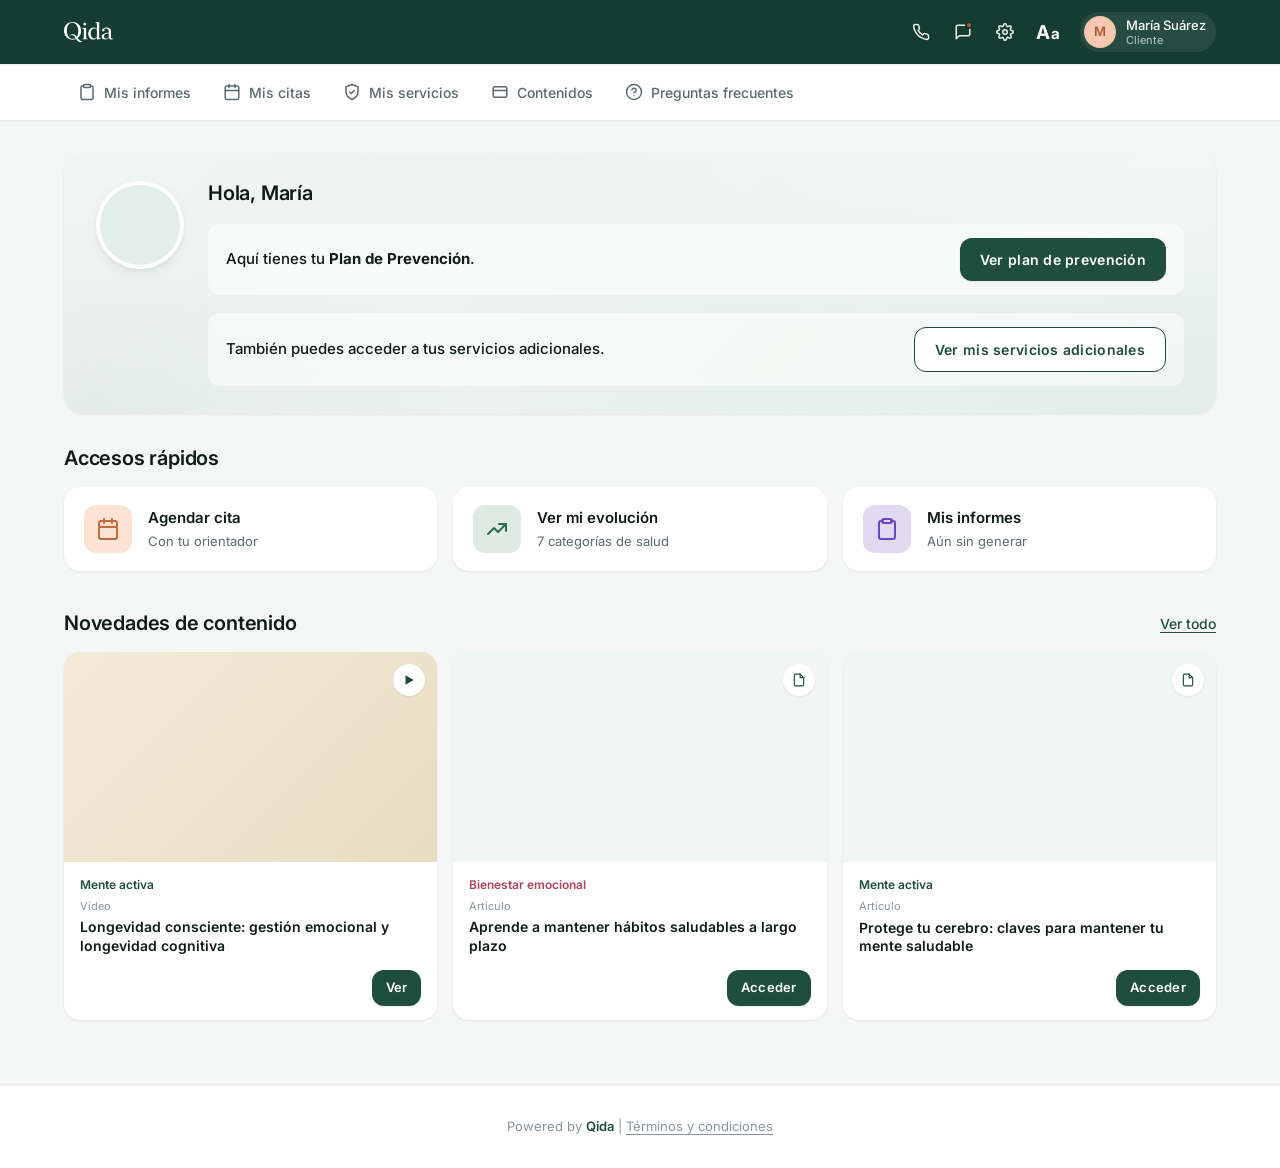
==== commit 6802e6c0: "Header: quitar 'Mi evolución' del menú de navegación (tab-bar y drawer móvil) Co-Authored-By: Claude" ====
--- a/cliente-mis-informes/index.html
+++ b/cliente-mis-informes/index.html
@@ -7,7 +7,7 @@
   <link rel="preconnect" href="https://fonts.googleapis.com">
   <link rel="preconnect" href="https://fonts.gstatic.com" crossorigin>
   <link href="https://fonts.googleapis.com/css2?family=Cormorant+Garamond:wght@500;600&family=Inter:wght@400;500;600;700&family=Montserrat:ital,wght@0,400;0,500;0,600;0,700;0,800;1,400;1,600&family=Playfair+Display:ital,wght@0,600;0,700;1,400&display=swap" rel="stylesheet">
-  <link rel="stylesheet" href="styles.css?v=14" />
+  <link rel="stylesheet" href="styles.css?v=18" />
 </head>
 <body>
 
@@ -236,7 +236,6 @@
     </header>
     <nav class="drawer-nav" id="drawer-nav">
       <a href="#/informes"    class="drawer-link" data-route="informes"><svg><use href="#i-clipboard"/></svg><span>Mis informes</span></a>
-      <a href="#/evolucion"   class="drawer-link" data-route="evolucion"><svg><use href="#i-trend"/></svg><span>Mi evolución</span></a>
       <a href="#/citas"       class="drawer-link" data-route="citas"><svg><use href="#i-calendar"/></svg><span>Mis citas</span></a>
       <a href="#/servicios"   class="drawer-link" data-route="servicios"><svg><use href="#i-shield"/></svg><span>Mis servicios</span></a>
       <a href="#/contenidos"  class="drawer-link" data-route="contenidos"><svg><use href="#i-card"/></svg><span>Contenidos</span></a>
@@ -258,7 +257,6 @@
 <nav class="tab-bar">
   <div class="container" id="tabbar">
     <a href="#/informes" class="tab" data-route="informes"><svg><use href="#i-clipboard"/></svg>Mis informes</a>
-    <a href="#/evolucion" class="tab" data-route="evolucion"><svg><use href="#i-trend"/></svg>Mi evolución</a>
     <a href="#/citas"    class="tab" data-route="citas"><svg><use href="#i-calendar"/></svg>Mis citas</a>
     <a href="#/servicios" class="tab" data-route="servicios"><svg><use href="#i-shield"/></svg>Mis servicios</a>
     <a href="#/contenidos" class="tab" data-route="contenidos"><svg><use href="#i-card"/></svg>Contenidos</a>
@@ -355,8 +353,8 @@
           </button>
         </div>
         <div class="report-stage">
-<article class="rep" data-report="0"><nav class="rep-side" aria-label="Secciones del informe"><div class="rep-side-inner"><a href="#r0-portada" class="rep-side-link is-active" data-target="r0-portada"><span>Introducción</span></a><a href="#r0-resultados" class="rep-side-link" data-target="r0-resultados"><span>Resultados</span></a><a href="#r0-plan" class="rep-side-link" data-target="r0-plan"><span>Plan de acción</span></a><a href="#r0-proximos" class="rep-side-link" data-target="r0-proximos"><span>Próximos pasos</span></a></div></nav><div class="rep-doc"><div id="r0-portada" class="rep-sheet rep-cover"><div class="rep-cover-top"><h1 class="rep-title">Plan de Prevención y Reducción de Riesgos Personalizado (2025)</h1><p class="rep-subtitle">Cuidarte hoy para vivir mejor mañana</p></div><div class="rep-stat">El <b>45%</b> del riesgo de demencia se relaciona con hábitos de tu día a día que puedes cambiar.</div><div class="rep-block"><p class="rep-cover-intro-h">María, ¿te imaginas cumplir años disfrutando plenamente de cada etapa?</p><p class="rep-p">La buena noticia es que esa calidad de vida no es cuestión de suerte, sino que depende de las decisiones que tomas a diario. <b>La evidencia lo respalda: hasta casi la mitad de los casos de demencia podrían prevenirse</b> actuando sobre factores de riesgo modificables, como por ejemplo, la actividad física y la alimentación. Así lo estima la Comisión Lancet (2024), una de las fuentes científicas más reconocidas del mundo.</p><p class="rep-p"><b>La prevención no solo protege a largo plazo, también se traduce en beneficios inmediatos</b>. Pequeños cambios sostenidos pueden generar mejoras significativas a nivel físico, cognitivo y emocional. Este informe es el primer paso para avanzar con propuestas realistas, adaptadas a ti y centradas en mejorar tu día a día.</p></div><div class="rep-block"><div class="rep-sechead"><span>¿Qué encontrarás en este plan?</span></div><div class="rep-toc"><div class="rep-toc-item"><span class="n">01</span><span class="t"><b>Los resultados detallados de tu valoración</b> para entender tu punto de partida.</span></div><div class="rep-toc-item"><span class="n">02</span><span class="t"><b>Objetivos alcanzables y consensuados</b> contigo.</span></div><div class="rep-toc-item"><span class="n">03</span><span class="t"><b>Tu plan de trabajo</b> con acciones concretas y adaptadas a tu día a día.</span></div><div class="rep-toc-item"><span class="n">04</span><span class="t"><b>Próximos pasos</b> para dar continuidad y ajustar el plan según tu evolución.</span></div><div class="rep-toc-item"><span class="n">05</span><span class="t"><b>El acompañamiento personalizado</b> de tu Orientador/a Personal, Alba Prieto, en cada etapa.</span></div></div></div><div class="rep-meta"><div class="rep-meta-col"><span class="l">Preparado para</span><span class="v">María Suárez Menéndez</span></div><div class="rep-meta-col"><span class="l">Fecha del plan</span><span class="v">7 de agosto de 2025</span></div><div class="rep-meta-col"><span class="l">Informe</span><span class="v">Inicial</span></div><div class="rep-meta-col"><span class="l">Realizado por</span><span class="v">Alba Prieto<small>Orientador/a Personal y trabajadora social</small></span></div></div></div><div id="r0-resultados" class="rep-sheet"><div class="rep-block tight"><h2 class="rep-h2">Resultados de tu valoración</h2><p class="rep-lead">La siguiente sección proporciona un resumen de tu estado actual, con el propósito de identificar tus fortalezas y las principales áreas de trabajo.</p></div><div class="rep-block"><p class="rep-p" style="font-weight:500">Las recomendaciones están divididas en 3 niveles de actuación:</p><div class="rep-legend"><div class="rep-legcard red"><span class="bar"></span><div class="in"><span class="tag">ATENCIÓN</span><span class="zn">Área de Acción</span><span class="rg">Del 1 al 4</span><span class="ds">Aquí está el mayor potencial para implementar cambios y adoptar un estilo de vida más saludable. ¡Estamos aquí para guiarte!</span></div></div><div class="rep-legcard amber"><span class="bar"></span><div class="in"><span class="tag">MEJORA</span><span class="zn">Área de Mejora</span><span class="rg">Del 5 al 7</span><span class="ds">Identifica hábitos en los que vas por buen camino, pero en los que hay oportunidad de mejorar. Estos ajustes te harán sentir aún mejor.</span></div></div><div class="rep-legcard green"><span class="bar"></span><div class="in"><span class="tag">SIGUE ASÍ</span><span class="zn">Área de Fortaleza</span><span class="rg">Del 8 al 10</span><span class="ds">Representa los aspectos donde ya estás haciendo un gran trabajo. Estos hábitos actúan como un escudo para tu salud y bienestar. ¡Sigue así!</span></div></div></div></div><div class="rep-block"><div class="rep-sechead"><span>Mapa completo de tus hábitos</span></div><div class="rep-habits"><div class="rep-habit cat-fisica"><span class="cbar"></span><div class="in"><div class="rep-habit-top"><span class="nm">Actividad Física</span><div class="rep-habit-score"><span class="num">3/10</span><span class="rep-track"><span class="fill" style="width:30%;background:var(--lv-red)"></span><span class="fill" style="width:70%;background:var(--tk-red)"></span></span><span class="rep-pill red">ATENCIÓN</span></div></div><div class="desc">En relación con el resultado, María, queremos felicitarte por dar el paso hacia un estilo de vida más activo e introducir la actividad física en tu día a día. Aunque actualmente tu nivel de actividad física es bajo, has tomado una decisión importante para cuidar de tu bienestar. ¡Cada pequeño cambio cuenta y supone un avance!</div></div></div><div class="rep-habit cat-nutricion"><span class="cbar"></span><div class="in"><div class="rep-habit-top"><span class="nm">Nutrición</span><div class="rep-habit-score"><span class="num">6/10</span><span class="rep-track"><span class="fill" style="width:60%;background:var(--lv-amber)"></span><span class="fill" style="width:40%;background:var(--tk-amber)"></span></span><span class="rep-pill amber">MEJORA</span></div></div><div class="desc">Valoramos positivamente que estés trabajando para cuidar tu alimentación y alcanzar un peso saludable. En tu resultado observamos una baja adherencia a la dieta mediterránea, especialmente por un consumo reducido de frutas y verduras. Este resultado representa una oportunidad para seguir mejorando tus hábitos alimentarios y avanzar hacia un estilo de vida más saludable.</div></div></div><div class="rep-habit cat-mente"><span class="cbar"></span><div class="in"><div class="rep-habit-top"><span class="nm">Mente Activa</span><div class="rep-habit-score"><span class="num">9/10</span><span class="rep-track"><span class="fill" style="width:90%;background:var(--lv-green)"></span><span class="fill" style="width:10%;background:var(--tk-green)"></span></span><span class="rep-pill green">SIGUE ASÍ</span></div></div><div class="desc">¡Excelente! Mantienes una actividad cognitiva muy activa con participación regular en múltiples actividades estimulantes. Realizas varias veces al año lectura de libros, escritura, juegos de mesa y entrenamiento cerebral. ¡Sigue así!</div></div></div><div class="rep-habit cat-bienestar"><span class="cbar"></span><div class="in"><div class="rep-habit-top"><span class="nm">Bienestar Emocional</span><div class="rep-habit-score"><span class="num">8/10</span><span class="rep-track"><span class="fill" style="width:80%;background:var(--lv-green)"></span><span class="fill" style="width:20%;background:var(--tk-green)"></span></span><span class="rep-pill green">SIGUE ASÍ</span></div></div><div class="desc">En relación con el bienestar emocional, no se evidencian signos compatibles con ansiedad, depresión u otras alteraciones emocionales significativas. Los resultados obtenidos reflejan un adecuado estado de bienestar emocional en el momento de la valoración.</div></div></div><div class="rep-habit cat-sueno"><span class="cbar"></span><div class="in"><div class="rep-habit-top"><span class="nm">Sueño</span><div class="rep-habit-score"><span class="num">6/10</span><span class="rep-track"><span class="fill" style="width:60%;background:var(--lv-amber)"></span><span class="fill" style="width:40%;background:var(--tk-amber)"></span></span><span class="rep-pill amber">MEJORA</span></div></div><div class="desc">En relación con el resultado, verbalizas problemas de sueño puntuales que han aparecido en los últimos días, principalmente relacionados con la dificultad para conciliar el sueño.</div></div></div><div class="rep-habit cat-social"><span class="cbar"></span><div class="in"><div class="rep-habit-top"><span class="nm">Participación Social</span><div class="rep-habit-score"><span class="num">9/10</span><span class="rep-track"><span class="fill" style="width:90%;background:var(--lv-green)"></span><span class="fill" style="width:10%;background:var(--tk-green)"></span></span><span class="rep-pill green">SIGUE ASÍ</span></div></div><div class="desc">Mantienes una vida social activa y enriquecida, contando con una buena red de apoyo tanto familiar como social. Convives con tu marido y mantienes una buena relación con tus hijos. Asimismo, mantienes relaciones satisfactorias con tus amistades, con las que compartes momentos y actividades que contribuyen positivamente a tu bienestar.</div></div></div><div class="rep-habit cat-auditivo"><span class="cbar"></span><div class="in"><div class="rep-habit-top"><span class="nm">Cuidado Ocular y Auditivo</span><div class="rep-habit-score"><span class="num">9/10</span><span class="rep-track"><span class="fill" style="width:90%;background:var(--lv-green)"></span><span class="fill" style="width:10%;background:var(--tk-green)"></span></span><span class="rep-pill green">SIGUE ASÍ</span></div></div><div class="desc">En relación con la salud auditiva y ocular, mantienes una buena funcionalidad de ambos sentidos. Además, realizas controles periódicos con tus profesionales de referencia, favoreciendo un adecuado seguimiento de tu salud visual y auditiva.</div></div></div><div class="rep-habit cat-tabaco"><span class="cbar"></span><div class="in"><div class="rep-habit-top"><span class="nm">Tabaco y Alcohol</span><div class="rep-habit-score"><span class="num">10/10</span><span class="rep-track"><span class="fill" style="width:100%;background:var(--lv-green)"></span><span class="fill" style="width:0%;background:var(--tk-green)"></span></span><span class="rep-pill green">SIGUE ASÍ</span></div></div><div class="desc">¡Enhorabuena! Llevas 20 años sin fumar, lo que supone un importante logro y un factor muy positivo para tu salud. La ausencia de consumo de tabaco y alcohol contribuye positivamente a la prevención de múltiples problemas de salud y favorece tu bienestar general. ¡Continúa manteniendo estos excelentes hábitos!</div></div></div></div></div><div class="rep-block"><div class="rep-sechead"><span>Resumen de la valoración</span></div><p class="rep-p">Los resultados reflejan un buen estado general, con fortalezas en mente activa y participación social, junto a áreas de mejora en actividad física, nutrición y sueño. En el siguiente apartado encontrarás con detalle los hábitos que hemos decidido trabajar conjuntamente.</p></div><p class="rep-disc">Los resultados facilitados no representan, en modo alguno, un diagnóstico médico ni pretende sustituir a un servicio de atención médica, así como tampoco determinar algún tratamiento a seguir.</p></div><div id="r0-plan" class="rep-sheet"><div class="rep-block tight"><h2 class="rep-h2">Plan integral de acción</h2><p class="rep-lead">A partir de los resultados obtenidos, hemos definido de forma conjunta una serie de objetivos para trabajar durante los próximos meses. Se ha acordado priorizar la constancia por encima de la intensidad, con el fin de facilitar la integración de estos cambios en tu rutina habitual, de manera sostenible.</p></div><div class="rep-objs"><div class="rep-obj cat-fisica"><div class="rep-obj-h"><div class="lft"><span class="sq"></span><span class="nm">Actividad física</span></div><span class="rep-pill red">ATENCIÓN</span></div><div class="rep-obj-b"><div class="col o"><span class="lbl">Objetivo</span><span class="txt">Mejorar el nivel de actividad física, incorporando movimiento de forma progresiva</span></div><div class="col b"><span class="lbl">Beneficio</span><span class="txt">Maximiza la movilidad articular global, previene la pérdida de rango asociada al envejecimiento y mejora la eficiencia motriz.</span></div></div></div><div class="rep-obj cat-nutricion"><div class="rep-obj-h"><div class="lft"><span class="sq"></span><span class="nm">Nutrición</span></div><span class="rep-pill amber">MEJORA</span></div><div class="rep-obj-b"><div class="col o"><span class="lbl">Objetivo</span><span class="txt">Incorporar progresivamente una alimentación más saludable</span></div><div class="col b"><span class="lbl">Beneficio</span><span class="txt">Aporta los nutrientes esenciales para el adecuado funcionamiento del cerebro y el mantenimiento de las capacidades cognitivas.</span></div></div></div><div class="rep-obj cat-mente"><div class="rep-obj-h"><div class="lft"><span class="sq"></span><span class="nm">Mente activa</span></div><span class="rep-pill green">SIGUE ASÍ</span></div><div class="rep-obj-b"><div class="col o"><span class="lbl">Objetivo</span><span class="txt">Mantener una estimulación cognitiva variada y constante</span></div><div class="col b"><span class="lbl">Beneficio</span><span class="txt">Ayuda a mantener la mente activa y ágil, favorece la concentración y contribuye a preservar la autonomía y la confianza en el día a día.</span></div></div></div></div><div class="rep-quote"><p>“Nunca es demasiado pronto ni demasiado tarde para cuidar tu salud cerebral”</p></div></div><div id="r0-proximos" class="rep-sheet"><div class="rep-block"><h2 class="rep-h2">Próximos pasos</h2><p class="rep-p">María, te invitamos a dar el primer paso y empezar a incorporar estas recomendaciones de manera práctica, avanzando de forma progresiva y con nuestro acompañamiento en cada fase.</p><p class="rep-p">A través de este plan de acción y nuestro acompañamiento, cuentas con todos los recursos necesarios para llevarlo a cabo. Para mantener tu motivación, realizaremos seguimientos periódicos donde valoraremos tu progreso, celebraremos tus logros y ajustaremos el plan según tu evolución.</p></div><div class="rep-block"><div class="rep-sechead"><span>Seguimiento y acompañamiento</span></div><div class="rep-info"><div class="rep-infocard"><span class="l">Tu plan de acción · 4 meses</span><span class="t">Tus objetivos están diseñados para trabajarse de forma progresiva durante los próximos cuatro meses.</span></div><div class="rep-infocard"><span class="l">Seguimiento de tus avances</span><span class="t">Evaluación del grado de consecución de los objetivos y definición de los siguientes pasos, ajustada a tus necesidades.</span></div></div><p class="rep-p"><b>El acompañamiento es continuo</b>: además de las sesiones que acordemos, puedes contactar con tu Orientadora Personal siempre que lo necesites, para ayudarte a alcanzar tus objetivos, orientarte en el uso de los recursos y materiales que tienes a tu disposición y resolver cualquier duda.</p></div><div class="rep-block"><div class="rep-sechead"><span>Tu Orientador/a Personal</span></div><p class="rep-p">Alba es Trabajadora Social, Nº colegiada 12616, especializada en la promoción del envejecimiento activo. Su experiencia en el sector sociosanitario se centra en el desarrollo de hábitos saludables y en la prevención del deterioro cognitivo en adultos mayores.</p><div class="rep-op"><span class="ava" style="background-image:url('https://images.unsplash.com/photo-1594744803329-e58b31de8bf5?w=200&q=80&auto=format&fit=crop')"></span><div class="grid"><div class="fld"><span class="l">Nombre</span><span class="v">Alba Prieto</span></div><div class="fld"><span class="l">Rol</span><span class="v">Orientadora Personal · Qida</span></div><div class="fld"><span class="l">Profesión</span><span class="v">Trabajadora Social</span></div><div class="fld"><span class="l">Colegiada</span><span class="v">nº 12616</span></div><div class="fld"><span class="l">Teléfono</span><span class="v">+34 932713078</span></div><div class="fld"><span class="l">Email</span><span class="v">alba.prieto@qida.es</span></div></div></div></div><div class="rep-programa"><span class="t">Tu programa de actividades</span><span class="d">Este documento es tu guía rápida para la acción. En tu <a href="#/inicio">Portal del Cliente</a> tienes tu programa de actividades, mes a mes y día a día, además del detalle completo de tu valoración y todos los recursos disponibles para ti. Si necesitas ayuda para navegar por tu Portal o tienes cualquier consulta, no dudes en contactarme. Estoy aquí para lo que necesites.</span></div></div></div><div class="rep-activities" hidden><div class="rep-sheet" data-anexo><div class="rep-anexo-head"><h2 class="rep-h2">Actividades</h2><div class="rep-anexo-tabs"><button class="rep-anexo-tab is-active" data-month="1" type="button">Mes 1</button><button class="rep-anexo-tab" data-month="2" type="button">Mes 2</button><button class="rep-anexo-tab" data-month="3" type="button">Mes 3</button><button class="rep-anexo-tab" data-month="4" type="button">Mes 4</button></div></div><p class="rep-lead">A continuación encontrarás las actividades de cada área para las próximas 4 semanas. La repetición semanal es clave para consolidar los hábitos.</p><div class="rep-anexo-panels" style="display:flex;flex-direction:column;gap:22px"><div class="rep-anexo-month" data-month="1"><div class="anx-grid"><div class="anx-area cat-fisica" data-cat="fisica"><div class="anx-rail"><span class="anx-status">ATENCIÓN</span><span class="anx-name">Actividad física</span></div><div class="anx-week"><div class="anx-day"><div class="anx-dh">Lunes</div><div class="anx-db">Realiza caminatas al aire libre durante 15 minutos, manteniendo un ritmo cómodo, seguro y constante.</div></div><div class="anx-day"><div class="anx-dh">Martes</div><div class="anx-db">Realiza 1 serie de 10 repeticiones del ejercicio 3 adjuntado en el cuadernillo.</div></div><div class="anx-day"><div class="anx-dh">Miércoles</div><div class="anx-db">Realiza 1 serie de 8 repeticiones del ejercicio 11 adjuntado en el cuadernillo.</div></div><div class="anx-day"><div class="anx-dh">Jueves</div><div class="anx-db">Realiza caminatas al aire libre durante 20 minutos, manteniendo un ritmo cómodo, seguro y constante.</div></div><div class="anx-day"><div class="anx-dh">Viernes</div><div class="anx-db">Realiza 1 serie de 5 repeticiones del ejercicio 1 adjuntado en el cuadernillo.</div></div><div class="anx-day"><div class="anx-dh">Sábado</div><div class="anx-db">Realiza 1 serie de 10 repeticiones del ejercicio 2 adjuntado en el cuadernillo.</div></div><div class="anx-day"><div class="anx-dh">Domingo</div><div class="anx-db">Camina durante 25 minutos a paso ligero para activar tu cuerpo.</div></div><div class="anx-day anx-empty" aria-hidden="true"></div></div></div><div class="anx-area cat-nutricion" data-cat="nutricion"><div class="anx-rail"><span class="anx-status">MEJORA</span><span class="anx-name">Nutrición</span></div><div class="anx-week"><div class="anx-day"><div class="anx-dh">Lunes</div><div class="anx-db">Añade una pieza de fruta fresca a tu desayuno. Es un hábito dulce y lleno de vitaminas.</div></div><div class="anx-day"><div class="anx-dh">Martes</div><div class="anx-db">Usa aceite de oliva virgen extra para cocinar y aliñar, pero controla siempre la cantidad.</div></div><div class="anx-day"><div class="anx-dh">Miércoles</div><div class="anx-db">Incluye al menos un vegetal en tu cena de hoy (por ejemplo: tomate, calabacín o espinacas).</div></div><div class="anx-day"><div class="anx-dh">Jueves</div><div class="anx-db">Evita los fritos hoy: cocina a la plancha, horno o vapor.</div></div><div class="anx-day"><div class="anx-dh">Viernes</div><div class="anx-db">Hidratación clave: bebe un vaso de agua antes de cada comida para preparar tu sistema digestivo.</div></div><div class="anx-day"><div class="anx-dh">Sábado</div><div class="anx-db">Hornea una bandeja grande de verduras variadas para tener guarniciones sanas varios días.</div></div><div class="anx-day"><div class="anx-dh">Domingo</div><div class="anx-db">Haz la compra priorizando productos frescos e integrales.</div></div><div class="anx-day anx-empty" aria-hidden="true"></div></div></div><div class="anx-area cat-mente" data-cat="mente"><div class="anx-rail"><span class="anx-status">SIGUE ASÍ</span><span class="anx-name">Mente activa</span></div><div class="anx-week"><div class="anx-day"><div class="anx-dh">Lunes</div><div class="anx-db">Realiza un sudoku del cuadernillo (apartado 1.1).</div></div><div class="anx-day"><div class="anx-dh">Martes</div><div class="anx-db">Lee una noticia corta y responde: ¿de qué trata y qué es lo más importante?</div></div><div class="anx-day"><div class="anx-dh">Miércoles</div><div class="anx-db">Palabras por categorías: rellena una fila del apartado 1.3.</div></div><div class="anx-day"><div class="anx-dh">Jueves</div><div class="anx-db">Autodefinidos: resuelve una definición del apartado 1.4.</div></div><div class="anx-day"><div class="anx-dh">Viernes</div><div class="anx-db">Nombra 6 palabras de una categoría (animales, frutas, colores). Cambia de categoría cada día.</div></div><div class="anx-day"><div class="anx-dh">Sábado</div><div class="anx-db">Memoriza 3 palabras y repítelas tras un minuto. Cambia las palabras cada día.</div></div><div class="anx-day"><div class="anx-dh">Domingo</div><div class="anx-db">Palabras encadenadas: completa una cadena del apartado 1.2.</div></div><div class="anx-day anx-empty" aria-hidden="true"></div></div></div></div></div><div class="rep-anexo-month" data-month="2" hidden><div class="anx-grid"><div class="anx-area cat-fisica" data-cat="fisica"><div class="anx-rail"><span class="anx-status">ATENCIÓN</span><span class="anx-name">Actividad física</span></div><div class="anx-week"><div class="anx-day"><div class="anx-dh">Lunes</div><div class="anx-db">Realiza caminatas de 25 minutos a ritmo cómodo.</div></div><div class="anx-day"><div class="anx-dh">Martes</div><div class="anx-db">Realiza 1 serie de 10 repeticiones del ejercicio 10 adjuntado en el cuadernillo.</div></div><div class="anx-day"><div class="anx-dh">Miércoles</div><div class="anx-db">Realiza caminatas al aire libre durante 30 minutos, manteniendo un ritmo cómodo, seguro y constante.</div></div><div class="anx-day"><div class="anx-dh">Jueves</div><div class="anx-db">Realiza 1 serie de 10 repeticiones del ejercicio número 11 adjuntado en el cuadernillo.</div></div><div class="anx-day"><div class="anx-dh">Viernes</div><div class="anx-db">Realiza 1 serie de 12 repeticiones del ejercicio 7 adjuntado en el cuadernillo.</div></div><div class="anx-day"><div class="anx-dh">Sábado</div><div class="anx-db">Realiza 1 serie de 12 repeticiones del ejercicio 5 adjuntado en el cuadernillo.</div></div><div class="anx-day"><div class="anx-dh">Domingo</div><div class="anx-db">Realiza caminatas al aire libre durante 35 minutos, manteniendo un ritmo cómodo, seguro y constante.</div></div><div class="anx-day anx-empty" aria-hidden="true"></div></div></div><div class="anx-area cat-nutricion" data-cat="nutricion"><div class="anx-rail"><span class="anx-status">MEJORA</span><span class="anx-name">Nutrición</span></div><div class="anx-week"><div class="anx-day"><div class="anx-dh">Lunes</div><div class="anx-db">Haz que la verdura o ensalada sea la protagonista de tu plato hoy, y no solo una guarnición.</div></div><div class="anx-day"><div class="anx-dh">Martes</div><div class="anx-db">Elige la opción integral en el pan, la pasta o el arroz que consumas hoy. Te dará más fibra.</div></div><div class="anx-day"><div class="anx-dh">Miércoles</div><div class="anx-db">Ten fruta fresca ya lavada o cortada a mano para picar entre horas.</div></div><div class="anx-day"><div class="anx-dh">Jueves</div><div class="anx-db">Acompaña tu plato principal con una generosa guarnición de verduras.</div></div><div class="anx-day"><div class="anx-dh">Viernes</div><div class="anx-db">Integra legumbres en tu menú de hoy: en ensalada, crema, hummus o en un guiso tradicional.</div></div><div class="anx-day"><div class="anx-dh">Sábado</div><div class="anx-db">Ten a mano una botella de agua y asegúrate de beber al menos entre 1,5 y 2 litros hoy.</div></div><div class="anx-day"><div class="anx-dh">Domingo</div><div class="anx-db">Da sabor a tus platos con hierbas aromáticas, especias o limón en lugar de sal.</div></div><div class="anx-day anx-empty" aria-hidden="true"></div></div></div><div class="anx-area cat-mente" data-cat="mente"><div class="anx-rail"><span class="anx-status">SIGUE ASÍ</span><span class="anx-name">Mente activa</span></div><div class="anx-week"><div class="anx-day"><div class="anx-dh">Lunes</div><div class="anx-db">Nombra 6 objetos del mismo color a tu alrededor. Cambia de color cada día.</div></div><div class="anx-day"><div class="anx-dh">Martes</div><div class="anx-db">Palabras encadenadas: completa una cadena del apartado 1.2.</div></div><div class="anx-day"><div class="anx-dh">Miércoles</div><div class="anx-db">Realiza un sudoku del cuadernillo (apartado 1.1).</div></div><div class="anx-day"><div class="anx-dh">Jueves</div><div class="anx-db">Recuerda qué comiste ayer.</div></div><div class="anx-day"><div class="anx-dh">Viernes</div><div class="anx-db">Haz 4 restas sencillas de números menores de 30 (ej. 28-6). Usa números distintos cada día.</div></div><div class="anx-day"><div class="anx-dh">Sábado</div><div class="anx-db">Palabras por categorías: rellena una fila del apartado 1.3.</div></div><div class="anx-day"><div class="anx-dh">Domingo</div><div class="anx-db">Autodefinidos: resuelve una definición del apartado 1.4.</div></div><div class="anx-day anx-empty" aria-hidden="true"></div></div></div></div></div><div class="rep-anexo-month" data-month="3" hidden><div class="anx-grid"><div class="anx-area cat-fisica" data-cat="fisica"><div class="anx-rail"><span class="anx-status">ATENCIÓN</span><span class="anx-name">Actividad física</span></div><div class="anx-week"><div class="anx-day"><div class="anx-dh">Lunes</div><div class="anx-db">Realiza una caminata de 30 minutos mientras realizas el ejercicio 8 adjuntado en el cuadernillo</div></div><div class="anx-day"><div class="anx-dh">Martes</div><div class="anx-db">Haz 2 series de 3 repeticiones del ejercicio 4 adjuntado en el cuadernillo.</div></div><div class="anx-day"><div class="anx-dh">Miércoles</div><div class="anx-db">Realiza caminatas al aire libre durante 40 minutos, manteniendo un ritmo cómodo, seguro y constante.</div></div><div class="anx-day"><div class="anx-dh">Jueves</div><div class="anx-db">Realiza 2 series de 10 repeticiones del ejercicio 11 adjuntado en el cuadernillo.</div></div><div class="anx-day"><div class="anx-dh">Viernes</div><div class="anx-db">Realiza una caminata de 35 minutos mientras realizas el ejercicio 8 adjuntado en el cuadernillo</div></div><div class="anx-day"><div class="anx-dh">Sábado</div><div class="anx-db">Realiza 2 series de 7 repeticiones del ejercicio 13 adjuntado en el cuadernillo.</div></div><div class="anx-day"><div class="anx-dh">Domingo</div><div class="anx-db">Realiza caminatas al aire libre durante 45 minutos, manteniendo un ritmo cómodo, seguro y constante.</div></div><div class="anx-day anx-empty" aria-hidden="true"></div></div></div><div class="anx-area cat-nutricion" data-cat="nutricion"><div class="anx-rail"><span class="anx-status">MEJORA</span><span class="anx-name">Nutrición</span></div><div class="anx-week"><div class="anx-day"><div class="anx-dh">Lunes</div><div class="anx-db">Empieza la comida o la cena con un plato de verdura cruda, ensalada o puré de verduras.</div></div><div class="anx-day"><div class="anx-dh">Martes</div><div class="anx-db">Incluye pescado azul (salmón, sardinas o caballa) para aportar Omega 3 saludable a tu dieta.</div></div><div class="anx-day"><div class="anx-dh">Miércoles</div><div class="anx-db">Empieza tu comida con un plato de ensalada o verdura cruda para saciarte con nutrientes.</div></div><div class="anx-day"><div class="anx-dh">Jueves</div><div class="anx-db">Añade hojas verdes (como espinaca o rúcula) a tus bocadillos, sándwiches o tortillas..</div></div><div class="anx-day"><div class="anx-dh">Viernes</div><div class="anx-db">Empieza la mañana bebiendo un gran vaso de agua al levantarte.</div></div><div class="anx-day"><div class="anx-dh">Sábado</div><div class="anx-db">Usa aguacate pisado o tomate natural en tus tostadas en lugar de mantequilla o margarina.</div></div><div class="anx-day"><div class="anx-dh">Domingo</div><div class="anx-db">Dedica un rato a planificar tu menú semanal. Ahorrarás tiempo, dinero y comerás mucho mejor.</div></div><div class="anx-day anx-empty" aria-hidden="true"></div></div></div><div class="anx-area cat-mente" data-cat="mente"><div class="anx-rail"><span class="anx-status">SIGUE ASÍ</span><span class="anx-name">Mente activa</span></div><div class="anx-week"><div class="anx-day"><div class="anx-dh">Lunes</div><div class="anx-db">Memoriza una lista de la compra de 4 productos y repítela después.</div></div><div class="anx-day"><div class="anx-dh">Martes</div><div class="anx-db">Palabras por categorías: rellena una fila del apartado 1.3.</div></div><div class="anx-day"><div class="anx-dh">Miércoles</div><div class="anx-db">Autodefinidos: resuelve una definición del apartado 1.4.</div></div><div class="anx-day"><div class="anx-dh">Jueves</div><div class="anx-db">Palabras encadenadas: completa una cadena del apartado 1.2.</div></div><div class="anx-day"><div class="anx-dh">Viernes</div><div class="anx-db">Realiza un sudoku del cuadernillo (apartado 1.1).</div></div><div class="anx-day"><div class="anx-dh">Sábado</div><div class="anx-db">Lee una noticia y di en una frase qué ha pasado. Cambia de noticia cada día.</div></div><div class="anx-day"><div class="anx-dh">Domingo</div><div class="anx-db">Cuenta de 2 en 2 desde 0 hasta 20 y de 5 en 5 hasta 50. Repite hacia atrás.</div></div><div class="anx-day anx-empty" aria-hidden="true"></div></div></div></div></div><div class="rep-anexo-month" data-month="4" hidden><div class="anx-grid"><div class="anx-area cat-fisica" data-cat="fisica"><div class="anx-rail"><span class="anx-status">ATENCIÓN</span><span class="anx-name">Actividad física</span></div><div class="anx-week"><div class="anx-day"><div class="anx-dh">Lunes</div><div class="anx-db">Realiza caminatas de 40 minutos a ritmo cómodo. Realiza el ejercicio 9 del cuadernillo al terminar.</div></div><div class="anx-day"><div class="anx-dh">Martes</div><div class="anx-db">Realiza 2 series de 10 repeticiones del ejercicio 12 adjuntado en el cuadernillo.</div></div><div class="anx-day"><div class="anx-dh">Miércoles</div><div class="anx-db">Realiza caminatas al aire libre durante 45 minutos, manteniendo un ritmo cómodo, seguro y constante.</div></div><div class="anx-day"><div class="anx-dh">Jueves</div><div class="anx-db">Realiza 2 series de 10 repeticiones del ejercicio número 15 adjuntado en el cuadernillo.</div></div><div class="anx-day"><div class="anx-dh">Viernes</div><div class="anx-db">Realiza 2 series de 12 repeticiones del ejercicio 13 adjuntado en el cuadernillo.</div></div><div class="anx-day"><div class="anx-dh">Sábado</div><div class="anx-db">Realiza 2 series de 12 repeticiones del ejercicio 6 adjuntado en el cuadernillo.</div></div><div class="anx-day"><div class="anx-dh">Domingo</div><div class="anx-db">Realiza caminatas al aire libre durante 45 minutos, manteniendo un ritmo cómodo, seguro y constante.</div></div><div class="anx-day anx-empty" aria-hidden="true"></div></div></div><div class="anx-area cat-nutricion" data-cat="nutricion"><div class="anx-rail"><span class="anx-status">MEJORA</span><span class="anx-name">Nutrición</span></div><div class="anx-week"><div class="anx-day"><div class="anx-dh">Lunes</div><div class="anx-db">Aplica el plato saludable: la mitad de tu comida y cena deben ser verduras y hortalizas.</div></div><div class="anx-day"><div class="anx-dh">Martes</div><div class="anx-db">Cocina una bandeja de verduras variadas al horno para acompañar tus platos.</div></div><div class="anx-day"><div class="anx-dh">Miércoles</div><div class="anx-db">Prueba a comprar un tipo de pescado fresco que no suelas comer habitualmente.</div></div><div class="anx-day"><div class="anx-dh">Jueves</div><div class="anx-db">Toma una pieza de fruta fresca de temporada como postre o tentempié.</div></div><div class="anx-day"><div class="anx-dh">Viernes</div><div class="anx-db">Elige carne blanca como pollo o pavo frente a carnes rojas o embutidos.</div></div><div class="anx-day"><div class="anx-dh">Sábado</div><div class="anx-db">Haz que la mitad de tu plato en la comida principal sean verduras variadas.</div></div><div class="anx-day"><div class="anx-dh">Domingo</div><div class="anx-db">Si comes fuera hoy, pide agua para beber y elige una guarnición de verduras o ensalada.</div></div><div class="anx-day anx-empty" aria-hidden="true"></div></div></div><div class="anx-area cat-mente" data-cat="mente"><div class="anx-rail"><span class="anx-status">SIGUE ASÍ</span><span class="anx-name">Mente activa</span></div><div class="anx-week"><div class="anx-day"><div class="anx-dh">Lunes</div><div class="anx-db">Lee un artículo que te interese y cuenta a alguien 3 cosas que hayas aprendido.</div></div><div class="anx-day"><div class="anx-dh">Martes</div><div class="anx-db">Autodefinidos: resuelve una definición del apartado 1.4.</div></div><div class="anx-day"><div class="anx-dh">Miércoles</div><div class="anx-db">Nombra 6 partes del cuerpo.</div></div><div class="anx-day"><div class="anx-dh">Jueves</div><div class="anx-db">Realiza un sudoku del cuadernillo (apartado 1.1).</div></div><div class="anx-day"><div class="anx-dh">Viernes</div><div class="anx-db">Palabras encadenadas: completa una cadena del apartado 1.2.</div></div><div class="anx-day"><div class="anx-dh">Sábado</div><div class="anx-db">Palabras por categorías: rellena una fila del apartado 1.3.</div></div><div class="anx-day"><div class="anx-dh">Domingo</div><div class="anx-db">Redacta una historia con 3 animales. Cambialos cada día.</div></div><div class="anx-day anx-empty" aria-hidden="true"></div></div></div></div></div></div><p class="rep-disc">Las recomendaciones emitidas en este anexo han sido elaboradas en base a las directrices de la Organización Mundial de la Salud (OMS) y en consonancia con fuentes bibliográficas de máximo rigor y evidencia científica.</p></div></div></article>
-<article class="rep" data-report="1" hidden><nav class="rep-side" aria-label="Secciones del informe"><div class="rep-side-inner"><a href="#r1-portada" class="rep-side-link is-active" data-target="r1-portada"><span>Introducción</span></a><a href="#r1-resultados" class="rep-side-link" data-target="r1-resultados"><span>Resultados</span></a><a href="#r1-comparativa" class="rep-side-link" data-target="r1-comparativa"><span>Comparativa</span></a><a href="#r1-plan" class="rep-side-link" data-target="r1-plan"><span>Plan de acción</span></a><a href="#r1-proximos" class="rep-side-link" data-target="r1-proximos"><span>Próximos pasos</span></a></div></nav><div class="rep-doc"><div id="r1-portada" class="rep-sheet rep-cover"><div class="rep-cover-top"><h1 class="rep-title">Plan de Prevención y Reducción de Riesgos Personalizado (2026)</h1><p class="rep-subtitle">Cuidarte hoy para vivir mejor mañana</p></div><div class="rep-stat">El <b>45%</b> del riesgo de demencia se relaciona con hábitos de tu día a día que puedes cambiar.</div><div class="rep-block"><p class="rep-cover-intro-h">María, queremos felicitarte por tu compromiso en el cuidado de tu salud durante este último año.</p><p class="rep-p">El seguimiento de tus hábitos nos permite valorar los cambios alcanzados y observar cómo la incorporación de conductas saludables puede contribuir a mantener y mejorar tu bienestar.</p><p class="rep-p">La prevención y promoción de hábitos saludables son un proceso continuo, en el que cada cambio y la constancia a lo largo del tiempo tienen un papel importante. Esta revisión nos permite reconocer tus avances, mantener tus fortalezas e identificar aquellos aspectos en los que todavía existe margen de mejora. ¡Cada paso cuenta!</p></div><div class="rep-block"><div class="rep-sechead"><span>¿Qué encontrarás en este plan?</span></div><div class="rep-toc"><div class="rep-toc-item"><span class="n">01</span><span class="t"><b>Los resultados detallados de tu valoración</b>.</span></div><div class="rep-toc-item"><span class="n">02</span><span class="t"><b>La evolución respecto al año anterior</b>.</span></div><div class="rep-toc-item"><span class="n">03</span><span class="t"><b>Objetivos alcanzables y consensuados</b> contigo.</span></div><div class="rep-toc-item"><span class="n">04</span><span class="t"><b>Tu plan de trabajo</b> con acciones concretas y adaptadas a tu día a día.</span></div><div class="rep-toc-item"><span class="n">05</span><span class="t"><b>Próximos pasos</b> para dar continuidad y ajustar el plan según tu evolución.</span></div><div class="rep-toc-item"><span class="n">06</span><span class="t"><b>El acompañamiento personalizado</b> de tu Orientador/a Personal, Alba Prieto, en cada etapa.</span></div></div></div><div class="rep-meta"><div class="rep-meta-col"><span class="l">Preparado para</span><span class="v">María Suárez Menéndez</span></div><div class="rep-meta-col"><span class="l">Fecha del plan</span><span class="v">7 de agosto de 2026</span></div><div class="rep-meta-col"><span class="l">Informe</span><span class="v">Anual</span></div><div class="rep-meta-col"><span class="l">Realizado por</span><span class="v">Alba Prieto<small>Orientador/a Personal y trabajadora social</small></span></div></div></div><div id="r1-resultados" class="rep-sheet"><div class="rep-block tight"><h2 class="rep-h2">Resultados de tu valoración</h2><p class="rep-lead">Ha llegado el momento de hacer balance de todo lo alcanzado durante el año y celebrar los logros conseguidos. La siguiente sección proporciona un resumen de tu estado actual, con el propósito de identificar tus fortalezas y las principales áreas de trabajo.</p></div><div class="rep-block"><p class="rep-p" style="font-weight:500">Las recomendaciones están divididas en 3 niveles de actuación:</p><div class="rep-legend"><div class="rep-legcard red"><span class="bar"></span><div class="in"><span class="tag">ATENCIÓN</span><span class="zn">Área de Acción</span><span class="rg">Del 1 al 4</span><span class="ds">Aquí está el mayor potencial para implementar cambios y adoptar un estilo de vida más saludable. ¡Estamos aquí para guiarte!</span></div></div><div class="rep-legcard amber"><span class="bar"></span><div class="in"><span class="tag">MEJORA</span><span class="zn">Área de Mejora</span><span class="rg">Del 5 al 7</span><span class="ds">Identifica hábitos en los que vas por buen camino, pero en los que hay oportunidad de mejorar. Estos ajustes te harán sentir aún mejor.</span></div></div><div class="rep-legcard green"><span class="bar"></span><div class="in"><span class="tag">SIGUE ASÍ</span><span class="zn">Área de Fortaleza</span><span class="rg">Del 8 al 10</span><span class="ds">Representa los aspectos donde ya estás haciendo un gran trabajo. Estos hábitos actúan como un escudo para tu salud y bienestar. ¡Sigue así!</span></div></div></div></div><div class="rep-block"><div class="rep-sechead"><span>Mapa completo de tus hábitos</span></div><div class="rep-habits"><div class="rep-habit cat-fisica"><span class="cbar"></span><div class="in"><div class="rep-habit-top"><span class="nm">Actividad Física</span><div class="rep-habit-score"><span class="num">7/10</span><span class="rep-track"><span class="fill" style="width:70%;background:var(--lv-amber)"></span><span class="fill" style="width:30%;background:var(--tk-amber)"></span></span><span class="rep-pill amber">MEJORA</span></div></div><div class="desc">Se observa una evolución muy positiva respecto a la valoración inicial. Has conseguido incorporar la actividad física de forma más regular en tu rutina, aumentando las caminatas y realizando ejercicios de fuerza con mayor constancia. Como siguiente paso, sería recomendable seguir aumentando progresivamente el tiempo de actividad y trabajar la regularidad semanal, procurando mantener tanto ejercicios de movilidad como de fuerza.</div></div></div><div class="rep-habit cat-nutricion"><span class="cbar"></span><div class="in"><div class="rep-habit-top"><span class="nm">Nutrición</span><div class="rep-habit-score"><span class="num">8/10</span><span class="rep-track"><span class="fill" style="width:80%;background:var(--lv-green)"></span><span class="fill" style="width:20%;background:var(--tk-green)"></span></span><span class="rep-pill green">SIGUE ASÍ</span></div></div><div class="desc">¡Enhorabuena por tu constancia a la hora de implementar una alimentación más saludable! Se aprecia una mayor adherencia a la dieta mediterránea, con una buena presencia de frutas y verduras y una alimentación más variada y equilibrada. Como siguiente paso, puedes seguir mejorando la calidad de tu alimentación reduciendo progresivamente el consumo de alimentos ultraprocesados, priorizando alimentos frescos y de temporada.</div></div></div><div class="rep-habit cat-mente"><span class="cbar"></span><div class="in"><div class="rep-habit-top"><span class="nm">Mente Activa</span><div class="rep-habit-score"><span class="num">9/10</span><span class="rep-track"><span class="fill" style="width:90%;background:var(--lv-green)"></span><span class="fill" style="width:10%;background:var(--tk-green)"></span></span><span class="rep-pill green">SIGUE ASÍ</span></div></div><div class="desc">Mantienes una actividad cognitiva muy activa y una participación regular en diferentes actividades estimulantes. Continúas realizando actividades como lectura, escritura, juegos de mesa y ejercicios de entrenamiento cerebral, manteniendo una buena estimulación cognitiva. ¡Sigue así!</div></div></div><div class="rep-habit cat-bienestar"><span class="cbar"></span><div class="in"><div class="rep-habit-top"><span class="nm">Bienestar Emocional</span><div class="rep-habit-score"><span class="num">8/10</span><span class="rep-track"><span class="fill" style="width:80%;background:var(--lv-green)"></span><span class="fill" style="width:20%;background:var(--tk-green)"></span></span><span class="rep-pill green">SIGUE ASÍ</span></div></div><div class="desc">Mantienes un buen estado de bienestar emocional. No se observan signos compatibles con ansiedad, depresión u otras alteraciones emocionales significativas. Los resultados reflejan una situación emocional estable y favorable, que constituye una importante fortaleza para continuar avanzando.</div></div></div><div class="rep-habit cat-sueno"><span class="cbar"></span><div class="in"><div class="rep-habit-top"><span class="nm">Sueño</span><div class="rep-habit-score"><span class="num">8/10</span><span class="rep-track"><span class="fill" style="width:80%;background:var(--lv-green)"></span><span class="fill" style="width:20%;background:var(--tk-green)"></span></span><span class="rep-pill green">SIGUE ASÍ</span></div></div><div class="desc">También se aprecia una evolución favorable en el descanso. Las dificultades puntuales para conciliar el sueño han disminuido y has conseguido establecer rutinas más regulares. Este progreso está contribuyendo a un descanso más reparador y a una mayor sensación de bienestar durante el día.</div></div></div><div class="rep-habit cat-social"><span class="cbar"></span><div class="in"><div class="rep-habit-top"><span class="nm">Participación Social</span><div class="rep-habit-score"><span class="num">6/10</span><span class="rep-track"><span class="fill" style="width:60%;background:var(--lv-amber)"></span><span class="fill" style="width:40%;background:var(--tk-amber)"></span></span><span class="rep-pill amber">MEJORA</span></div></div><div class="desc">Refieres haber reducido tu contacto y presencia en actividades sociales durante los últimos meses, aunque continúas manteniendo relación con familiares y amistades cercanas. Te gustaría recuperar parte de esta actividad, participando con mayor frecuencia en eventos sociales o culturales y, si surge la oportunidad, incorporándote a alguna actividad grupal organizada que sea de tu interés.</div></div></div><div class="rep-habit cat-auditivo"><span class="cbar"></span><div class="in"><div class="rep-habit-top"><span class="nm">Cuidado Ocular y Auditivo</span><div class="rep-habit-score"><span class="num">10/10</span><span class="rep-track"><span class="fill" style="width:100%;background:var(--lv-green)"></span><span class="fill" style="width:0%;background:var(--tk-green)"></span></span><span class="rep-pill green">SIGUE ASÍ</span></div></div><div class="desc">Mantienes una buena funcionalidad auditiva y ocular. Además, continúas realizando controles periódicos con tus profesionales de referencia, favoreciendo un adecuado seguimiento de tu salud visual y auditiva y, ante cualquier signo de alarma, sabes cómo actuar.</div></div></div><div class="rep-habit cat-tabaco"><span class="cbar"></span><div class="in"><div class="rep-habit-top"><span class="nm">Tabaco y Alcohol</span><div class="rep-habit-score"><span class="num">10/10</span><span class="rep-track"><span class="fill" style="width:100%;background:var(--lv-green)"></span><span class="fill" style="width:0%;background:var(--tk-green)"></span></span><span class="rep-pill green">SIGUE ASÍ</span></div></div><div class="desc">¡Enhorabuena por mantener unos hábitos tan saludables! Refieres no consumir tabaco ni alcohol en la actualidad y mantener 20 años sin fumar, lo que supone un logro muy positivo y consolidado en el tiempo. Este resultado refleja una excelente adherencia a hábitos de vida saludables y constituye una de tus principales fortalezas dentro de la valoración.</div></div></div></div></div><p class="rep-disc">Los resultados facilitados no representan, en modo alguno, un diagnóstico médico ni pretende sustituir a un servicio de atención médica, así como tampoco determinar algún tratamiento a seguir.</p></div><div id="r1-comparativa" class="rep-sheet"><div class="rep-block"><div class="rep-sechead"><span>Comparación de resultados</span></div><p class="rep-p">A continuación, se presenta un <b>análisis visual</b> detallado de la <b>evolución de tus resultados</b> en comparación con el año anterior.</p></div><div class="rep-cmp-wrap"><div class="rep-cmp"><div class="rep-cmp-h"><span class="c-area">Área</span><span class="c-y">2025</span><span class="c-y">2026</span><span class="c-evo">Evolución</span></div><div class="rep-cmp-row cat-fisica" style="border-left-color:var(--cat)"><span class="c-area">Actividad física</span><span class="c-y">3</span><span class="c-y">7</span><span class="c-evo"><span class="rep-delta up">+4</span><span class="lb">Gran mejora</span></span></div><div class="rep-cmp-row cat-nutricion" style="border-left-color:var(--cat)"><span class="c-area">Nutrición</span><span class="c-y">6</span><span class="c-y">8</span><span class="c-evo"><span class="rep-delta up">+2</span><span class="lb">Mejora</span></span></div><div class="rep-cmp-row cat-mente" style="border-left-color:var(--cat)"><span class="c-area">Mente activa</span><span class="c-y">9</span><span class="c-y">9</span><span class="c-evo"><span class="rep-delta eq">=</span><span class="lb">Se mantiene</span></span></div><div class="rep-cmp-row cat-bienestar" style="border-left-color:var(--cat)"><span class="c-area">Bienestar emocional</span><span class="c-y">8</span><span class="c-y">8</span><span class="c-evo"><span class="rep-delta eq">=</span><span class="lb">Se mantiene</span></span></div><div class="rep-cmp-row cat-sueno" style="border-left-color:var(--cat)"><span class="c-area">Sueño</span><span class="c-y">6</span><span class="c-y">8</span><span class="c-evo"><span class="rep-delta up">+2</span><span class="lb">Mejora</span></span></div><div class="rep-cmp-row cat-social" style="border-left-color:var(--cat)"><span class="c-area">Social</span><span class="c-y">9</span><span class="c-y">6</span><span class="c-evo"><span class="rep-delta down">−3</span><span class="lb">Retroceso</span></span></div><div class="rep-cmp-row cat-mente" style="border-left-color:var(--cat)"><span class="c-area">Cuidado ocular y auditivo</span><span class="c-y">9</span><span class="c-y">9</span><span class="c-evo"><span class="rep-delta eq">=</span><span class="lb">Se mantiene</span></span></div><div class="rep-cmp-row cat-tabaco" style="border-left-color:var(--cat)"><span class="c-area">Tabaco y alcohol</span><span class="c-y">10</span><span class="c-y">10</span><span class="c-evo"><span class="rep-delta eq">=</span><span class="lb">Se mantiene</span></span></div></div></div><div class="rep-block"><div class="rep-sechead"><span>Resumen de la valoración</span></div><p class="rep-p">María, durante este último año has realizado un importante proceso de cambio, en el que tu constancia, compromiso y esfuerzo se han reflejado en una evolución favorable. Se observa una mejora significativa en la actividad física, la alimentación y el sueño, consolidando progresivamente hábitos más saludables.</p><p class="rep-p">Asimismo, se mantienen como fortalezas la estimulación cognitiva, el bienestar emocional y los hábitos relacionados con el consumo de tabaco y alcohol, destacando especialmente los 20 años sin fumar.</p><p class="rep-p">Como principales aspectos a continuar trabajando, destaca la recuperación de una mayor participación social y la mejora progresiva de la alimentación mediante la reducción del consumo de alimentos ultraprocesados.</p></div><p class="rep-disc">Los resultados facilitados no representan, en modo alguno, un diagnóstico médico ni pretende sustituir a un servicio de atención médica, así como tampoco determinar algún tratamiento a seguir.</p></div><div id="r1-plan" class="rep-sheet"><div class="rep-block tight"><h2 class="rep-h2">Plan integral de acción</h2><p class="rep-lead">A partir de los resultados obtenidos, hemos definido de forma conjunta una serie de objetivos para trabajar durante los próximos meses. Se ha acordado priorizar la constancia por encima de la intensidad, con el fin de facilitar la integración de estos cambios en tu rutina habitual, de manera sostenible.</p></div><div class="rep-objs"><div class="rep-obj cat-nutricion"><div class="rep-obj-h"><div class="lft"><span class="sq"></span><span class="nm">Nutrición</span></div><span class="rep-pill green">SIGUE ASÍ</span></div><div class="rep-obj-b"><div class="col o"><span class="lbl">Objetivo</span><span class="txt">Incorporar progresivamente una alimentación más saludable</span></div><div class="col b"><span class="lbl">Beneficio</span><span class="txt">Contribuye a mejorar la calidad de la alimentación, facilita el aporte adecuado de nutrientes y favorece el mantenimiento de un buen estado de salud general.</span></div></div></div><div class="rep-obj cat-mente"><div class="rep-obj-h"><div class="lft"><span class="sq"></span><span class="nm">Mente activa</span></div><span class="rep-pill green">SIGUE ASÍ</span></div><div class="rep-obj-b"><div class="col o"><span class="lbl">Objetivo</span><span class="txt">Mantener una estimulación cognitiva variada y constante</span></div><div class="col b"><span class="lbl">Beneficio</span><span class="txt">Una mente activa estimula la memoria, la atención y la concentración, lo que se traduce en más soltura en el día a día: al leer, seguir una conversación o recordar detalles. Es, además, una de las mejores formas de proteger la salud cerebral a largo plazo y de mantener la autonomía.</span></div></div></div><div class="rep-obj cat-sueno"><div class="rep-obj-h"><div class="lft"><span class="sq"></span><span class="nm">Sueño</span></div><span class="rep-pill green">SIGUE ASÍ</span></div><div class="rep-obj-b"><div class="col o"><span class="lbl">Objetivo</span><span class="txt">Mejorar la calidad del sueño y el descanso</span></div><div class="col b"><span class="lbl">Beneficio</span><span class="txt">Un buen descanso favorece la memoria, la concentración y el estado de ánimo, y ayuda al organismo a recuperarse. Incorporar hábitos de higiene del sueño, horarios regulares, menos pantallas y cafeína antes de dormir y un ambiente tranquilo, contribuye a un descanso más reparador y a un mejor bienestar diario.</span></div></div></div></div><div class="rep-quote"><p>“Nunca es demasiado pronto ni demasiado tarde para cuidar tu salud cerebral”</p></div></div><div id="r1-proximos" class="rep-sheet"><div class="rep-block"><h2 class="rep-h2">Próximos pasos</h2><p class="rep-p">María, te invitamos a que sigas incorporando estas recomendaciones de manera práctica, avanzando de forma progresiva y con nuestro acompañamiento en cada fase.</p><p class="rep-p">A través de este plan de acción y nuestro acompañamiento, cuentas con todos los recursos necesarios para llevarlo a cabo. Para mantener tu motivación, realizaremos seguimientos periódicos donde valoraremos tu progreso, celebraremos tus logros y ajustaremos el plan según tu evolución.</p></div><div class="rep-block"><div class="rep-sechead"><span>Seguimiento y acompañamiento</span></div><div class="rep-info"><div class="rep-infocard"><span class="l">Tu plan de acción · 4 meses</span><span class="t">Tus objetivos están diseñados para trabajarse de forma progresiva durante los próximos cuatro meses.</span></div><div class="rep-infocard"><span class="l">Seguimiento de tus avances</span><span class="t">Evaluación del grado de consecución de los objetivos y definición de los siguientes pasos, ajustada a tus necesidades.</span></div></div><p class="rep-p"><b>El acompañamiento es continuo</b>: además de las sesiones que acordemos, puedes contactar con tu Orientadora Personal siempre que lo necesites, para ayudarte a alcanzar tus objetivos, orientarte en el uso de los recursos y materiales que tienes a tu disposición y resolver cualquier duda.</p></div><div class="rep-block"><div class="rep-sechead"><span>Tu Orientador/a Personal</span></div><p class="rep-p">Alba es Trabajadora Social, Nº colegiada 12616, especializada en la promoción del envejecimiento activo. Su experiencia en el sector sociosanitario se centra en el desarrollo de hábitos saludables y en la prevención del deterioro cognitivo en adultos mayores.</p><div class="rep-op"><span class="ava" style="background-image:url('https://images.unsplash.com/photo-1594744803329-e58b31de8bf5?w=200&q=80&auto=format&fit=crop')"></span><div class="grid"><div class="fld"><span class="l">Nombre</span><span class="v">Alba Prieto</span></div><div class="fld"><span class="l">Rol</span><span class="v">Orientadora Personal · Qida</span></div><div class="fld"><span class="l">Profesión</span><span class="v">Trabajadora Social</span></div><div class="fld"><span class="l">Colegiada</span><span class="v">nº 12616</span></div><div class="fld"><span class="l">Teléfono</span><span class="v">+34 932713078</span></div><div class="fld"><span class="l">Email</span><span class="v">alba.prieto@qida.es</span></div></div></div></div><div class="rep-programa"><span class="t">Tu programa de actividades</span><span class="d">Este documento es tu guía rápida para la acción. En tu <a href="#/inicio">Portal del Cliente</a> tienes tu programa de actividades, mes a mes y día a día, además del detalle completo de tu valoración y todos los recursos disponibles para ti. Si necesitas ayuda para navegar por tu Portal o tienes cualquier consulta, no dudes en contactarme. Estoy aquí para lo que necesites.</span></div></div></div><div class="rep-activities" hidden><div class="rep-sheet" data-anexo><div class="rep-anexo-head"><h2 class="rep-h2">Actividades</h2><div class="rep-anexo-tabs"><button class="rep-anexo-tab is-active" data-month="1" type="button">Mes 1</button><button class="rep-anexo-tab" data-month="2" type="button">Mes 2</button><button class="rep-anexo-tab" data-month="3" type="button">Mes 3</button><button class="rep-anexo-tab" data-month="4" type="button">Mes 4</button></div></div><p class="rep-lead">A continuación encontrarás las actividades de cada área para las próximas 4 semanas. La repetición semanal es clave para consolidar los hábitos.</p><div class="rep-anexo-panels" style="display:flex;flex-direction:column;gap:22px"><div class="rep-anexo-month" data-month="1"><div class="anx-grid"><div class="anx-area cat-nutricion" data-cat="nutricion"><div class="anx-rail"><span class="anx-status">SIGUE ASÍ</span><span class="anx-name">Nutrición</span></div><div class="anx-week"><div class="anx-day"><div class="anx-dh">Lunes</div><div class="anx-db">Identifica un ultraprocesado habitual y cámbialo hoy por una opción sencilla.</div></div><div class="anx-day"><div class="anx-dh">Martes</div><div class="anx-db">Elige fruta o frutos secos naturales en lugar de un snack envasado.</div></div><div class="anx-day"><div class="anx-dh">Miércoles</div><div class="anx-db">Cambia un postre azucarado por yogur natural con fruta.</div></div><div class="anx-day"><div class="anx-dh">Jueves</div><div class="anx-db">Sustituye embutidos por huevo, pescado o legumbres en una comida.</div></div><div class="anx-day"><div class="anx-dh">Viernes</div><div class="anx-db">Prepara una salsa casera sencilla en lugar de una salsa preparada.</div></div><div class="anx-day"><div class="anx-dh">Sábado</div><div class="anx-db">Elige agua como bebida principal y evita refrescos o bebidas azucaradas.</div></div><div class="anx-day"><div class="anx-dh">Domingo</div><div class="anx-db">Revisa qué ultraprocesados consumes más y elige uno para reducir esta semana.</div></div><div class="anx-day anx-empty" aria-hidden="true"></div></div></div><div class="anx-area cat-mente" data-cat="mente"><div class="anx-rail"><span class="anx-status">SIGUE ASÍ</span><span class="anx-name">Mente activa</span></div><div class="anx-week"><div class="anx-day"><div class="anx-dh">Lunes</div><div class="anx-db">Realiza un sudoku del cuadernillo (apartado 4.1).</div></div><div class="anx-day"><div class="anx-dh">Martes</div><div class="anx-db">Haz 4 operaciones encadenadas (ej. (48+27)-(19+6)). Cambia los números cada día.</div></div><div class="anx-day"><div class="anx-dh">Miércoles</div><div class="anx-db">Palabras por categorías: rellena una fila del apartado 4.3.</div></div><div class="anx-day"><div class="anx-dh">Jueves</div><div class="anx-db">Autodefinidos: resuelve una definición del apartado 4.4.</div></div><div class="anx-day"><div class="anx-dh">Viernes</div><div class="anx-db">Nombra 12 capitales de un continente. Varía de continente cada día.</div></div><div class="anx-day"><div class="anx-dh">Sábado</div><div class="anx-db">Memoriza 8 palabras en un minuto y reescríbelas en orden inverso. Cámbialas cada día.</div></div><div class="anx-day"><div class="anx-dh">Domingo</div><div class="anx-db">Palabras encadenadas: completa una cadena del apartado 4.2.</div></div><div class="anx-day anx-empty" aria-hidden="true"></div></div></div><div class="anx-area cat-sueno" data-cat="sueno"><div class="anx-rail"><span class="anx-status">SIGUE ASÍ</span><span class="anx-name">Sueño</span></div><div class="anx-week"><div class="anx-day"><div class="anx-dh">Lunes</div><div class="anx-db">Registra en tu diario tu calidad de sueño. Añade qué técnicas previas te funcionan mejor hoy.</div></div><div class="anx-day"><div class="anx-dh">Martes</div><div class="anx-db">Prueba a reducir 1ºC la temperatura de tu cuarto; un ambiente más frío facilita el sueño profundo.</div></div><div class="anx-day"><div class="anx-dh">Miércoles</div><div class="anx-db">Apaga las luces del techo 2 horas antes de dormir. Usa solo lámparas de mesa de luz cálida.</div></div><div class="anx-day"><div class="anx-dh">Jueves</div><div class="anx-db">Introduce ruido blanco o rosa (sonido de lluvia o ventilador) si hay ruidos externos molestos.</div></div><div class="anx-day"><div class="anx-dh">Viernes</div><div class="anx-db">Haz 10 minutos de estiramientos muy suaves o respiración profunda antes de meterte en la cama.</div></div><div class="anx-day"><div class="anx-dh">Sábado</div><div class="anx-db">Adelanta tu cena 30 minutos respecto al horario habitual para asegurar una digestión completa.</div></div><div class="anx-day"><div class="anx-dh">Domingo</div><div class="anx-db">Revisa el diario. Observa cómo los cambios sutiles en el ambiente afectan tu calidad de sueño.</div></div><div class="anx-day anx-empty" aria-hidden="true"></div></div></div></div></div><div class="rep-anexo-month" data-month="2" hidden><div class="anx-grid"><div class="anx-area cat-nutricion" data-cat="nutricion"><div class="anx-rail"><span class="anx-status">SIGUE ASÍ</span><span class="anx-name">Nutrición</span></div><div class="anx-week"><div class="anx-day"><div class="anx-dh">Lunes</div><div class="anx-db">Planifica tu compra priorizando alimentos frescos y mínimamente procesados.</div></div><div class="anx-day"><div class="anx-dh">Martes</div><div class="anx-db">Elige una fruta o verdura de temporada para incluir esta semana.</div></div><div class="anx-day"><div class="anx-dh">Miércoles</div><div class="anx-db">Prepara una comida sencilla en casa con alimentos frescos.</div></div><div class="anx-day"><div class="anx-dh">Jueves</div><div class="anx-db">Ten a mano opciones fáciles: fruta, yogur natural o frutos secos sin sal.</div></div><div class="anx-day"><div class="anx-dh">Viernes</div><div class="anx-db">Prepara una cena rápida con verdura y una proteína poco procesada.</div></div><div class="anx-day"><div class="anx-dh">Sábado</div><div class="anx-db">Usa legumbres cocidas, verduras congeladas o conservas sencillas para ahorrar tiempo.</div></div><div class="anx-day"><div class="anx-dh">Domingo</div><div class="anx-db">Revisa tu despensa y prioriza los alimentos con listas de ingredientes más simples.</div></div><div class="anx-day anx-empty" aria-hidden="true"></div></div></div><div class="anx-area cat-mente" data-cat="mente"><div class="anx-rail"><span class="anx-status">SIGUE ASÍ</span><span class="anx-name">Mente activa</span></div><div class="anx-week"><div class="anx-day"><div class="anx-dh">Lunes</div><div class="anx-db">Nombra 12 palabras esdrújulas o que terminen en "-mente". Alterna cada día.</div></div><div class="anx-day"><div class="anx-dh">Martes</div><div class="anx-db">Palabras encadenadas: completa una cadena del apartado 4.2.</div></div><div class="anx-day"><div class="anx-dh">Miércoles</div><div class="anx-db">Realiza un sudoku del cuadernillo (apartado 4.1).</div></div><div class="anx-day"><div class="anx-dh">Jueves</div><div class="anx-db">Aprende una lista de 9 elementos con una historia que los conecte.</div></div><div class="anx-day"><div class="anx-dh">Viernes</div><div class="anx-db">Haz 3 multiplicaciones de 2 cifras (ej. 13x6) y 1 división (ej. 144÷12). Varía cada día.</div></div><div class="anx-day"><div class="anx-dh">Sábado</div><div class="anx-db">Palabras por categorías: rellena una fila del apartado 4.3.</div></div><div class="anx-day"><div class="anx-dh">Domingo</div><div class="anx-db">Autodefinidos: resuelve una definición del apartado 4.4.</div></div><div class="anx-day anx-empty" aria-hidden="true"></div></div></div><div class="anx-area cat-sueno" data-cat="sueno"><div class="anx-rail"><span class="anx-status">SIGUE ASÍ</span><span class="anx-name">Sueño</span></div><div class="anx-week"><div class="anx-day"><div class="anx-dh">Lunes</div><div class="anx-db">Sigue con tu diario. Fíjate en los días que despiertas cansado y busca posibles causas.</div></div><div class="anx-day"><div class="anx-dh">Martes</div><div class="anx-db">Si tardas en dormirte, retrasa tu hora de acostarte 15 minutos, pero mantén la hora de despertar.</div></div><div class="anx-day"><div class="anx-dh">Miércoles</div><div class="anx-db">Haz ejercicio matutino al aire libre. Combina la actividad física con la luz solar temprana.</div></div><div class="anx-day"><div class="anx-dh">Jueves</div><div class="anx-db">Toma alimentos con triptófano en la cena: pavo, plátano, lácteos o nueces favorecen el sueño.</div></div><div class="anx-day"><div class="anx-dh">Viernes</div><div class="anx-db">Prueba a dejar el móvil fuera de tu cuarto. Usar un despertador clásico es una alternativa ideal.</div></div><div class="anx-day"><div class="anx-dh">Sábado</div><div class="anx-db">Si te despiertas de madrugada, no bebas mucha agua; un pequeño sorbo basta para evitar ir al baño.</div></div><div class="anx-day"><div class="anx-dh">Domingo</div><div class="anx-db">Revisa el diario. Evalúa si retrasar un poco la hora de acostarte te ayuda a dormir más rápido.</div></div><div class="anx-day anx-empty" aria-hidden="true"></div></div></div></div></div><div class="rep-anexo-month" data-month="3" hidden><div class="anx-grid"><div class="anx-area cat-nutricion" data-cat="nutricion"><div class="anx-rail"><span class="anx-status">SIGUE ASÍ</span><span class="anx-name">Nutrición</span></div><div class="anx-week"><div class="anx-day"><div class="anx-dh">Lunes</div><div class="anx-db">Compara dos productos similares y elige el que tenga una lista de ingredientes más simple.</div></div><div class="anx-day"><div class="anx-dh">Martes</div><div class="anx-db">Elige cereales o pan integrales con pocos ingredientes añadidos.</div></div><div class="anx-day"><div class="anx-dh">Miércoles</div><div class="anx-db">Escoge yogur natural sin azúcar y añade fruta si quieres darle sabor.</div></div><div class="anx-day"><div class="anx-dh">Jueves</div><div class="anx-db">Elige frutos secos naturales o tostados sin sal frente a opciones saborizadas.</div></div><div class="anx-day"><div class="anx-dh">Viernes</div><div class="anx-db">Enjuaga las legumbres en conserva antes de utilizarlas en tus platos.</div></div><div class="anx-day"><div class="anx-dh">Sábado</div><div class="anx-db">Prioriza pescado, huevo o legumbres frente a carnes procesadas en una comida.</div></div><div class="anx-day"><div class="anx-dh">Domingo</div><div class="anx-db">Prepara un desayuno con alimentos sencillos y evita productos de bollería.</div></div><div class="anx-day anx-empty" aria-hidden="true"></div></div></div><div class="anx-area cat-mente" data-cat="mente"><div class="anx-rail"><span class="anx-status">SIGUE ASÍ</span><span class="anx-name">Mente activa</span></div><div class="anx-week"><div class="anx-day"><div class="anx-dh">Lunes</div><div class="anx-db">Memoriza un número de 8 cifras y repítelo por bloques hacia atrás.</div></div><div class="anx-day"><div class="anx-dh">Martes</div><div class="anx-db">Palabras por categorías: rellena una fila del apartado 4.3.</div></div><div class="anx-day"><div class="anx-dh">Miércoles</div><div class="anx-db">Autodefinidos: resuelve una definición del apartado 4.4.</div></div><div class="anx-day"><div class="anx-dh">Jueves</div><div class="anx-db">Palabras encadenadas: completa una cadena del apartado 4.2.</div></div><div class="anx-day"><div class="anx-dh">Viernes</div><div class="anx-db">Realiza un sudoku del cuadernillo (apartado 4.1).</div></div><div class="anx-day"><div class="anx-dh">Sábado</div><div class="anx-db">Nombra 12 sinónimos de una palabra (bueno, grande). Cambia la palabra cada día.</div></div><div class="anx-day"><div class="anx-dh">Domingo</div><div class="anx-db">Lee un artículo de opinión, separa hechos de opiniones y resúmelo. Cambia de texto cada día.</div></div><div class="anx-day anx-empty" aria-hidden="true"></div></div></div><div class="anx-area cat-sueno" data-cat="sueno"><div class="anx-rail"><span class="anx-status">SIGUE ASÍ</span><span class="anx-name">Sueño</span></div><div class="anx-week"><div class="anx-day"><div class="anx-dh">Lunes</div><div class="anx-db">Mantén el diario. Anota tus niveles de estrés diario para ver su impacto en tu descanso.</div></div><div class="anx-day"><div class="anx-dh">Martes</div><div class="anx-db">Si tardas en dormir, recuerda: estar tumbado y relajado en la cama también da descanso a tu cuerpo.</div></div><div class="anx-day"><div class="anx-dh">Miércoles</div><div class="anx-db">Si tienes preocupaciones, anótalas y busca soluciones por la tarde para no llevarlas a la cama.</div></div><div class="anx-day"><div class="anx-dh">Jueves</div><div class="anx-db">Si te despiertas con la mente activa, levántate y lee o dibuja con luz tenue hasta sentir sueño.</div></div><div class="anx-day"><div class="anx-dh">Viernes</div><div class="anx-db">Evita mirar noticias o debates intensos en TV o internet durante las 3 horas previas a dormir.</div></div><div class="anx-day"><div class="anx-dh">Sábado</div><div class="anx-db">Realiza un ejercicio de gratitud: visualiza un momento positivo del día justo al cerrar los ojos.</div></div><div class="anx-day"><div class="anx-dh">Domingo</div><div class="anx-db">Revisa tu diario. Comprueba si tener una mente más tranquila por la noche mejora tu descanso real.</div></div><div class="anx-day anx-empty" aria-hidden="true"></div></div></div></div></div><div class="rep-anexo-month" data-month="4" hidden><div class="anx-grid"><div class="anx-area cat-nutricion" data-cat="nutricion"><div class="anx-rail"><span class="anx-status">SIGUE ASÍ</span><span class="anx-name">Nutrición</span></div><div class="anx-week"><div class="anx-day"><div class="anx-dh">Lunes</div><div class="anx-db">Repite uno de los cambios que mejor te haya funcionado durante estos meses.</div></div><div class="anx-day"><div class="anx-dh">Martes</div><div class="anx-db">Planifica dos comidas de la semana con alimentos frescos o poco procesados.</div></div><div class="anx-day"><div class="anx-dh">Miércoles</div><div class="anx-db">Deja preparada una opción sencilla para evitar recurrir a comida preparada.</div></div><div class="anx-day"><div class="anx-dh">Jueves</div><div class="anx-db">Revisa tu compra y comprueba qué ultraprocesados puedes seguir reduciendo.</div></div><div class="anx-day"><div class="anx-dh">Viernes</div><div class="anx-db">Elige una alternativa más sencilla para uno de tus productos envasados habituales.</div></div><div class="anx-day"><div class="anx-dh">Sábado</div><div class="anx-db">Reserva los ultraprocesados para un consumo ocasional, sin convertirlos en rutina.</div></div><div class="anx-day"><div class="anx-dh">Domingo</div><div class="anx-db">Define dos hábitos de este cuatrimestre que quieras mantener a largo plazo.</div></div><div class="anx-day anx-empty" aria-hidden="true"></div></div></div><div class="anx-area cat-mente" data-cat="mente"><div class="anx-rail"><span class="anx-status">SIGUE ASÍ</span><span class="anx-name">Mente activa</span></div><div class="anx-week"><div class="anx-day"><div class="anx-dh">Lunes</div><div class="anx-db">Lee un texto y formula 3 preguntas cuya respuesta esté en él. Usa un texto distinto cada día.</div></div><div class="anx-day"><div class="anx-dh">Martes</div><div class="anx-db">Autodefinidos: resuelve una definición del apartado 4.4.</div></div><div class="anx-day"><div class="anx-dh">Miércoles</div><div class="anx-db">Nombra 12 palabras cultas o de un campo semántico (ciencia, derecho). Varía cada día.</div></div><div class="anx-day"><div class="anx-dh">Jueves</div><div class="anx-db">Realiza un sudoku del cuadernillo (apartado 4.1).</div></div><div class="anx-day"><div class="anx-dh">Viernes</div><div class="anx-db">Palabras encadenadas: completa una cadena del apartado 4.2.</div></div><div class="anx-day"><div class="anx-dh">Sábado</div><div class="anx-db">Palabras por categorías: rellena una fila del apartado 4.3.</div></div><div class="anx-day"><div class="anx-dh">Domingo</div><div class="anx-db">Recuerda tu semana día a día en orden cronológico inverso.</div></div><div class="anx-day anx-empty" aria-hidden="true"></div></div></div><div class="anx-area cat-sueno" data-cat="sueno"><div class="anx-rail"><span class="anx-status">SIGUE ASÍ</span><span class="anx-name">Sueño</span></div><div class="anx-week"><div class="anx-day"><div class="anx-dh">Lunes</div><div class="anx-db">En tu diario, identifica tus propios "ladrones de sueño": estrés, cenas pesadas o pantallas tardías.</div></div><div class="anx-day"><div class="anx-dh">Martes</div><div class="anx-db">Sé flexible: si una noche te acuestas más tarde de lo normal, retoma tu rutina al día siguiente.</div></div><div class="anx-day"><div class="anx-dh">Miércoles</div><div class="anx-db">Consolida tu entorno: asegúrate de que tu colchón y almohada siguen siendo cómodos y dan soporte.</div></div><div class="anx-day"><div class="anx-dh">Jueves</div><div class="anx-db">Mantén viva tu rutina de desconexión. Dedica esos 30 minutos previos a ti, sin interrupciones.</div></div><div class="anx-day"><div class="anx-dh">Viernes</div><div class="anx-db">Practica la aceptación. Habrá noches malas; lo importante es mantener los buenos hábitos diarios.</div></div><div class="anx-day"><div class="anx-dh">Sábado</div><div class="anx-db">Tu horario es clave. Si llega la hora y estás muy activo, alarga un poco tu rutina de relajación.</div></div><div class="anx-day"><div class="anx-dh">Domingo</div><div class="anx-db">Revisa tu diario. Sigue practicando las herramientas aprendidas para consolidar tu buen descanso.</div></div><div class="anx-day anx-empty" aria-hidden="true"></div></div></div></div></div></div><p class="rep-disc">Las recomendaciones emitidas en este anexo han sido elaboradas en base a las directrices de la Organización Mundial de la Salud (OMS) y en consonancia con fuentes bibliográficas de máximo rigor y evidencia científica.</p></div></div></article>
+<article class="rep" data-report="0"><nav class="rep-side" aria-label="Secciones del informe"><div class="rep-side-inner"><a href="#r0-portada" class="rep-side-link is-active" data-target="r0-portada"><span>Introducción</span></a><a href="#r0-resultados" class="rep-side-link" data-target="r0-resultados"><span>Resultados</span></a><a href="#r0-plan" class="rep-side-link" data-target="r0-plan"><span>Plan de acción</span></a><a href="#r0-proximos" class="rep-side-link" data-target="r0-proximos"><span>Próximos pasos</span></a></div></nav><div class="rep-doc"><div id="r0-portada" class="rep-sheet rep-cover"><div class="rep-cover-top"><h1 class="rep-title">Plan de Prevención y Reducción de Riesgos Personalizado (2025)</h1><p class="rep-subtitle">Cuidarte hoy para vivir mejor mañana</p></div><div class="rep-stat">El <b>45%</b> del riesgo de demencia se relaciona con hábitos de tu día a día que puedes cambiar.</div><div class="rep-block"><p class="rep-cover-intro-h">María, ¿te imaginas cumplir años disfrutando plenamente de cada etapa?</p><p class="rep-p">La buena noticia es que esa calidad de vida no es cuestión de suerte, sino que depende de las decisiones que tomas a diario. <b>La evidencia lo respalda: hasta casi la mitad de los casos de demencia podrían prevenirse</b> actuando sobre factores de riesgo modificables, como por ejemplo, la actividad física y la alimentación. Así lo estima la Comisión Lancet (2024), una de las fuentes científicas más reconocidas del mundo.</p><p class="rep-p"><b>La prevención no solo protege a largo plazo, también se traduce en beneficios inmediatos</b>. Pequeños cambios sostenidos pueden generar mejoras significativas a nivel físico, cognitivo y emocional. Este informe es el primer paso para avanzar con propuestas realistas, adaptadas a ti y centradas en mejorar tu día a día.</p></div><div class="rep-block"><div class="rep-sechead"><span>¿Qué encontrarás en este plan?</span></div><div class="rep-toc"><div class="rep-toc-item"><span class="n">01</span><span class="t"><b>Los resultados detallados de tu valoración</b> para entender tu punto de partida.</span></div><div class="rep-toc-item"><span class="n">02</span><span class="t"><b>Objetivos alcanzables y consensuados</b> contigo.</span></div><div class="rep-toc-item"><span class="n">03</span><span class="t"><b>Tu plan de trabajo</b> con acciones concretas y adaptadas a tu día a día.</span></div><div class="rep-toc-item"><span class="n">04</span><span class="t"><b>Próximos pasos</b> para dar continuidad y ajustar el plan según tu evolución.</span></div><div class="rep-toc-item"><span class="n">05</span><span class="t"><b>El acompañamiento personalizado</b> de tu Orientador/a Personal, Alba Prieto, en cada etapa.</span></div></div></div><div class="rep-meta"><div class="rep-meta-col"><span class="l">Preparado para</span><span class="v">María Suárez Menéndez</span></div><div class="rep-meta-col"><span class="l">Fecha del plan</span><span class="v">7 de agosto de 2025</span></div><div class="rep-meta-col"><span class="l">Informe</span><span class="v">Inicial</span></div><div class="rep-meta-col"><span class="l">Realizado por</span><span class="v">Alba Prieto<small>Orientador/a Personal y trabajadora social</small></span></div></div></div><div id="r0-resultados" class="rep-sheet"><div class="rep-block tight"><h2 class="rep-h2">Resultados de tu valoración</h2><p class="rep-lead">La siguiente sección proporciona un resumen de tu estado actual, con el propósito de identificar tus fortalezas y las principales áreas de trabajo.</p></div><div class="rep-block"><p class="rep-p" style="font-weight:500">Las recomendaciones están divididas en 3 niveles de actuación:</p><div class="rep-legend"><div class="rep-legcard red"><span class="bar"></span><div class="in"><span class="tag">ATENCIÓN</span><span class="zn">Área de Acción</span><span class="rg">Del 1 al 4</span><span class="ds">Aquí está el mayor potencial para implementar cambios y adoptar un estilo de vida más saludable. ¡Estamos aquí para guiarte!</span></div></div><div class="rep-legcard amber"><span class="bar"></span><div class="in"><span class="tag">MEJORA</span><span class="zn">Área de Mejora</span><span class="rg">Del 5 al 7</span><span class="ds">Identifica hábitos en los que vas por buen camino, pero en los que hay oportunidad de mejorar. Estos ajustes te harán sentir aún mejor.</span></div></div><div class="rep-legcard green"><span class="bar"></span><div class="in"><span class="tag">SIGUE ASÍ</span><span class="zn">Área de Fortaleza</span><span class="rg">Del 8 al 10</span><span class="ds">Representa los aspectos donde ya estás haciendo un gran trabajo. Estos hábitos actúan como un escudo para tu salud y bienestar. ¡Sigue así!</span></div></div></div></div><div class="rep-block"><div class="rep-sechead"><span>Mapa completo de tus hábitos</span></div><div class="rep-habits"><div class="rep-habit cat-fisica"><span class="cbar"></span><div class="in"><div class="rep-habit-top"><span class="nm">Actividad Física</span><div class="rep-habit-score"><span class="num">3/10</span><span class="rep-track"><span class="fill" style="width:30%;background:var(--lv-red)"></span><span class="fill" style="width:70%;background:var(--tk-red)"></span></span><span class="rep-pill red">ATENCIÓN</span></div></div><div class="desc">En relación con el resultado, María, queremos felicitarte por dar el paso hacia un estilo de vida más activo e introducir la actividad física en tu día a día. Aunque actualmente tu nivel de actividad física es bajo, has tomado una decisión importante para cuidar de tu bienestar. ¡Cada pequeño cambio cuenta y supone un avance!</div></div></div><div class="rep-habit cat-nutricion"><span class="cbar"></span><div class="in"><div class="rep-habit-top"><span class="nm">Nutrición</span><div class="rep-habit-score"><span class="num">6/10</span><span class="rep-track"><span class="fill" style="width:60%;background:var(--lv-amber)"></span><span class="fill" style="width:40%;background:var(--tk-amber)"></span></span><span class="rep-pill amber">MEJORA</span></div></div><div class="desc">Valoramos positivamente que estés trabajando para cuidar tu alimentación y alcanzar un peso saludable. En tu resultado observamos una baja adherencia a la dieta mediterránea, especialmente por un consumo reducido de frutas y verduras. Este resultado representa una oportunidad para seguir mejorando tus hábitos alimentarios y avanzar hacia un estilo de vida más saludable.</div></div></div><div class="rep-habit cat-mente"><span class="cbar"></span><div class="in"><div class="rep-habit-top"><span class="nm">Mente Activa</span><div class="rep-habit-score"><span class="num">9/10</span><span class="rep-track"><span class="fill" style="width:90%;background:var(--lv-green)"></span><span class="fill" style="width:10%;background:var(--tk-green)"></span></span><span class="rep-pill green">SIGUE ASÍ</span></div></div><div class="desc">¡Excelente! Mantienes una actividad cognitiva muy activa con participación regular en múltiples actividades estimulantes. Realizas varias veces al año lectura de libros, escritura, juegos de mesa y entrenamiento cerebral. ¡Sigue así!</div></div></div><div class="rep-habit cat-bienestar"><span class="cbar"></span><div class="in"><div class="rep-habit-top"><span class="nm">Bienestar emocional</span><div class="rep-habit-score"><span class="num">8/10</span><span class="rep-track"><span class="fill" style="width:80%;background:var(--lv-green)"></span><span class="fill" style="width:20%;background:var(--tk-green)"></span></span><span class="rep-pill green">SIGUE ASÍ</span></div></div><div class="desc">En relación con el bienestar emocional, no se evidencian signos compatibles con ansiedad, depresión u otras alteraciones emocionales significativas. Los resultados obtenidos reflejan un adecuado estado de bienestar emocional en el momento de la valoración.</div></div></div><div class="rep-habit cat-sueno"><span class="cbar"></span><div class="in"><div class="rep-habit-top"><span class="nm">Sueño</span><div class="rep-habit-score"><span class="num">6/10</span><span class="rep-track"><span class="fill" style="width:60%;background:var(--lv-amber)"></span><span class="fill" style="width:40%;background:var(--tk-amber)"></span></span><span class="rep-pill amber">MEJORA</span></div></div><div class="desc">En relación con el resultado, verbalizas problemas de sueño puntuales que han aparecido en los últimos días, principalmente relacionados con la dificultad para conciliar el sueño.</div></div></div><div class="rep-habit cat-social"><span class="cbar"></span><div class="in"><div class="rep-habit-top"><span class="nm">Social</span><div class="rep-habit-score"><span class="num">9/10</span><span class="rep-track"><span class="fill" style="width:90%;background:var(--lv-green)"></span><span class="fill" style="width:10%;background:var(--tk-green)"></span></span><span class="rep-pill green">SIGUE ASÍ</span></div></div><div class="desc">Mantienes una vida social activa y enriquecida, contando con una buena red de apoyo tanto familiar como social. Convives con tu marido y mantienes una buena relación con tus hijos. Asimismo, mantienes relaciones satisfactorias con tus amistades, con las que compartes momentos y actividades que contribuyen positivamente a tu bienestar.</div></div></div><div class="rep-habit cat-auditivo"><span class="cbar"></span><div class="in"><div class="rep-habit-top"><span class="nm">Auditivo y ocular</span><div class="rep-habit-score"><span class="num">9/10</span><span class="rep-track"><span class="fill" style="width:90%;background:var(--lv-green)"></span><span class="fill" style="width:10%;background:var(--tk-green)"></span></span><span class="rep-pill green">SIGUE ASÍ</span></div></div><div class="desc">En relación con la salud auditiva y ocular, mantienes una buena funcionalidad de ambos sentidos. Además, realizas controles periódicos con tus profesionales de referencia, favoreciendo un adecuado seguimiento de tu salud visual y auditiva.</div></div></div><div class="rep-habit cat-tabaco"><span class="cbar"></span><div class="in"><div class="rep-habit-top"><span class="nm">Tabaco y Alcohol</span><div class="rep-habit-score"><span class="num">10/10</span><span class="rep-track"><span class="fill" style="width:100%;background:var(--lv-green)"></span><span class="fill" style="width:0%;background:var(--tk-green)"></span></span><span class="rep-pill green">SIGUE ASÍ</span></div></div><div class="desc">¡Enhorabuena! Llevas 20 años sin fumar, lo que supone un importante logro y un factor muy positivo para tu salud. La ausencia de consumo de tabaco y alcohol contribuye positivamente a la prevención de múltiples problemas de salud y favorece tu bienestar general. ¡Continúa manteniendo estos excelentes hábitos!</div></div></div></div></div><div class="rep-block"><div class="rep-sechead"><span>Resumen de la valoración</span></div><p class="rep-p">Los resultados reflejan un buen estado general, con fortalezas en mente activa y participación social, junto a áreas de mejora en actividad física, nutrición y sueño. En el siguiente apartado encontrarás con detalle los hábitos que hemos decidido trabajar conjuntamente.</p></div><p class="rep-disc">Los resultados facilitados no representan, en modo alguno, un diagnóstico médico ni pretende sustituir a un servicio de atención médica, así como tampoco determinar algún tratamiento a seguir.</p></div><div id="r0-plan" class="rep-sheet"><div class="rep-block tight"><h2 class="rep-h2">Plan integral de acción</h2><p class="rep-lead">A partir de los resultados obtenidos, hemos definido de forma conjunta una serie de objetivos para trabajar durante los próximos meses. Se ha acordado priorizar la constancia por encima de la intensidad, con el fin de facilitar la integración de estos cambios en tu rutina habitual, de manera sostenible.</p></div><div class="rep-objs"><div class="rep-obj cat-fisica"><div class="rep-obj-h"><div class="lft"><span class="sq"></span><span class="nm">Actividad física</span></div><span class="rep-pill red">ATENCIÓN</span></div><div class="rep-obj-b"><div class="col o"><span class="lbl">Objetivo</span><span class="txt">Mejorar el nivel de actividad física, incorporando movimiento de forma progresiva</span></div><div class="col b"><span class="lbl">Beneficio</span><span class="txt">Maximiza la movilidad articular global, previene la pérdida de rango asociada al envejecimiento y mejora la eficiencia motriz.</span></div></div></div><div class="rep-obj cat-nutricion"><div class="rep-obj-h"><div class="lft"><span class="sq"></span><span class="nm">Nutrición</span></div><span class="rep-pill amber">MEJORA</span></div><div class="rep-obj-b"><div class="col o"><span class="lbl">Objetivo</span><span class="txt">Incorporar progresivamente una alimentación más saludable</span></div><div class="col b"><span class="lbl">Beneficio</span><span class="txt">Aporta los nutrientes esenciales para el adecuado funcionamiento del cerebro y el mantenimiento de las capacidades cognitivas.</span></div></div></div><div class="rep-obj cat-mente"><div class="rep-obj-h"><div class="lft"><span class="sq"></span><span class="nm">Mente activa</span></div><span class="rep-pill green">SIGUE ASÍ</span></div><div class="rep-obj-b"><div class="col o"><span class="lbl">Objetivo</span><span class="txt">Mantener una estimulación cognitiva variada y constante</span></div><div class="col b"><span class="lbl">Beneficio</span><span class="txt">Ayuda a mantener la mente activa y ágil, favorece la concentración y contribuye a preservar la autonomía y la confianza en el día a día.</span></div></div></div></div><div class="rep-quote"><p>“Nunca es demasiado pronto ni demasiado tarde para cuidar tu salud cerebral”</p></div></div><div id="r0-proximos" class="rep-sheet"><div class="rep-block"><h2 class="rep-h2">Próximos pasos</h2><p class="rep-p">María, te invitamos a dar el primer paso y empezar a incorporar estas recomendaciones de manera práctica, avanzando de forma progresiva y con nuestro acompañamiento en cada fase.</p><p class="rep-p">A través de este plan de acción y nuestro acompañamiento, cuentas con todos los recursos necesarios para llevarlo a cabo. Para mantener tu motivación, realizaremos seguimientos periódicos donde valoraremos tu progreso, celebraremos tus logros y ajustaremos el plan según tu evolución.</p></div><div class="rep-block"><div class="rep-sechead"><span>Seguimiento y acompañamiento</span></div><div class="rep-info"><div class="rep-infocard"><span class="l">Tu plan de acción · 4 meses</span><span class="t">Tus objetivos están diseñados para trabajarse de forma progresiva durante los próximos cuatro meses.</span></div><div class="rep-infocard"><span class="l">Seguimiento de tus avances</span><span class="t">Evaluación del grado de consecución de los objetivos y definición de los siguientes pasos, ajustada a tus necesidades.</span></div></div><p class="rep-p"><b>El acompañamiento es continuo</b>: además de las sesiones que acordemos, puedes contactar con tu Orientadora Personal siempre que lo necesites, para ayudarte a alcanzar tus objetivos, orientarte en el uso de los recursos y materiales que tienes a tu disposición y resolver cualquier duda.</p></div><div class="rep-block"><div class="rep-sechead"><span>Tu Orientador/a Personal</span></div><p class="rep-p">Alba es Trabajadora Social, Nº colegiada 12616, especializada en la promoción del envejecimiento activo. Su experiencia en el sector sociosanitario se centra en el desarrollo de hábitos saludables y en la prevención del deterioro cognitivo en adultos mayores.</p><div class="rep-op"><span class="ava" style="background-image:url('https://images.unsplash.com/photo-1594744803329-e58b31de8bf5?w=200&q=80&auto=format&fit=crop')"></span><div class="grid"><div class="fld"><span class="l">Nombre</span><span class="v">Alba Prieto</span></div><div class="fld"><span class="l">Rol</span><span class="v">Orientadora Personal · Qida</span></div><div class="fld"><span class="l">Profesión</span><span class="v">Trabajadora Social</span></div><div class="fld"><span class="l">Colegiada</span><span class="v">nº 12616</span></div><div class="fld"><span class="l">Teléfono</span><span class="v">+34 932713078</span></div><div class="fld"><span class="l">Email</span><span class="v">alba.prieto@qida.es</span></div></div></div></div><div class="rep-programa"><span class="t">Tu programa de actividades</span><span class="d">Este documento es tu guía rápida para la acción. En tu <a href="#/inicio">Portal del Cliente</a> tienes tu programa de actividades, mes a mes y día a día, además del detalle completo de tu valoración y todos los recursos disponibles para ti. Si necesitas ayuda para navegar por tu Portal o tienes cualquier consulta, no dudes en contactarme. Estoy aquí para lo que necesites.</span></div></div></div><div class="rep-activities" hidden><div class="rep-sheet" data-anexo><div class="rep-anexo-head"><h2 class="rep-h2">Actividades</h2><div class="rep-anexo-tabs"><button class="rep-anexo-tab is-active" data-month="1" type="button">Mes 1</button><button class="rep-anexo-tab" data-month="2" type="button">Mes 2</button><button class="rep-anexo-tab" data-month="3" type="button">Mes 3</button><button class="rep-anexo-tab" data-month="4" type="button">Mes 4</button></div></div><p class="rep-lead">A continuación encontrarás las actividades de cada área para las próximas 4 semanas. La repetición semanal es clave para consolidar los hábitos.</p><div class="rep-anexo-panels" style="display:flex;flex-direction:column;gap:22px"><div class="rep-anexo-month" data-month="1"><div class="anx-grid"><div class="anx-area cat-fisica" data-cat="fisica"><div class="anx-rail"><span class="anx-status">ATENCIÓN</span><span class="anx-name">Actividad física</span></div><div class="anx-week"><div class="anx-day"><div class="anx-dh">Lunes</div><div class="anx-db">Realiza caminatas al aire libre durante 15 minutos, manteniendo un ritmo cómodo, seguro y constante.</div></div><div class="anx-day"><div class="anx-dh">Martes</div><div class="anx-db">Realiza 1 serie de 10 repeticiones del ejercicio 3 adjuntado en el cuadernillo.</div></div><div class="anx-day"><div class="anx-dh">Miércoles</div><div class="anx-db">Realiza 1 serie de 8 repeticiones del ejercicio 11 adjuntado en el cuadernillo.</div></div><div class="anx-day"><div class="anx-dh">Jueves</div><div class="anx-db">Realiza caminatas al aire libre durante 20 minutos, manteniendo un ritmo cómodo, seguro y constante.</div></div><div class="anx-day"><div class="anx-dh">Viernes</div><div class="anx-db">Realiza 1 serie de 5 repeticiones del ejercicio 1 adjuntado en el cuadernillo.</div></div><div class="anx-day"><div class="anx-dh">Sábado</div><div class="anx-db">Realiza 1 serie de 10 repeticiones del ejercicio 2 adjuntado en el cuadernillo.</div></div><div class="anx-day"><div class="anx-dh">Domingo</div><div class="anx-db">Camina durante 25 minutos a paso ligero para activar tu cuerpo.</div></div><div class="anx-day anx-empty" aria-hidden="true"></div></div></div><div class="anx-area cat-nutricion" data-cat="nutricion"><div class="anx-rail"><span class="anx-status">MEJORA</span><span class="anx-name">Nutrición</span></div><div class="anx-week"><div class="anx-day"><div class="anx-dh">Lunes</div><div class="anx-db">Añade una pieza de fruta fresca a tu desayuno. Es un hábito dulce y lleno de vitaminas.</div></div><div class="anx-day"><div class="anx-dh">Martes</div><div class="anx-db">Usa aceite de oliva virgen extra para cocinar y aliñar, pero controla siempre la cantidad.</div></div><div class="anx-day"><div class="anx-dh">Miércoles</div><div class="anx-db">Incluye al menos un vegetal en tu cena de hoy (por ejemplo: tomate, calabacín o espinacas).</div></div><div class="anx-day"><div class="anx-dh">Jueves</div><div class="anx-db">Evita los fritos hoy: cocina a la plancha, horno o vapor.</div></div><div class="anx-day"><div class="anx-dh">Viernes</div><div class="anx-db">Hidratación clave: bebe un vaso de agua antes de cada comida para preparar tu sistema digestivo.</div></div><div class="anx-day"><div class="anx-dh">Sábado</div><div class="anx-db">Hornea una bandeja grande de verduras variadas para tener guarniciones sanas varios días.</div></div><div class="anx-day"><div class="anx-dh">Domingo</div><div class="anx-db">Haz la compra priorizando productos frescos e integrales.</div></div><div class="anx-day anx-empty" aria-hidden="true"></div></div></div><div class="anx-area cat-mente" data-cat="mente"><div class="anx-rail"><span class="anx-status">SIGUE ASÍ</span><span class="anx-name">Mente activa</span></div><div class="anx-week"><div class="anx-day"><div class="anx-dh">Lunes</div><div class="anx-db">Realiza un sudoku del cuadernillo (apartado 1.1).</div></div><div class="anx-day"><div class="anx-dh">Martes</div><div class="anx-db">Lee una noticia corta y responde: ¿de qué trata y qué es lo más importante?</div></div><div class="anx-day"><div class="anx-dh">Miércoles</div><div class="anx-db">Palabras por categorías: rellena una fila del apartado 1.3.</div></div><div class="anx-day"><div class="anx-dh">Jueves</div><div class="anx-db">Autodefinidos: resuelve una definición del apartado 1.4.</div></div><div class="anx-day"><div class="anx-dh">Viernes</div><div class="anx-db">Nombra 6 palabras de una categoría (animales, frutas, colores). Cambia de categoría cada día.</div></div><div class="anx-day"><div class="anx-dh">Sábado</div><div class="anx-db">Memoriza 3 palabras y repítelas tras un minuto. Cambia las palabras cada día.</div></div><div class="anx-day"><div class="anx-dh">Domingo</div><div class="anx-db">Palabras encadenadas: completa una cadena del apartado 1.2.</div></div><div class="anx-day anx-empty" aria-hidden="true"></div></div></div></div></div><div class="rep-anexo-month" data-month="2" hidden><div class="anx-grid"><div class="anx-area cat-fisica" data-cat="fisica"><div class="anx-rail"><span class="anx-status">ATENCIÓN</span><span class="anx-name">Actividad física</span></div><div class="anx-week"><div class="anx-day"><div class="anx-dh">Lunes</div><div class="anx-db">Realiza caminatas de 25 minutos a ritmo cómodo.</div></div><div class="anx-day"><div class="anx-dh">Martes</div><div class="anx-db">Realiza 1 serie de 10 repeticiones del ejercicio 10 adjuntado en el cuadernillo.</div></div><div class="anx-day"><div class="anx-dh">Miércoles</div><div class="anx-db">Realiza caminatas al aire libre durante 30 minutos, manteniendo un ritmo cómodo, seguro y constante.</div></div><div class="anx-day"><div class="anx-dh">Jueves</div><div class="anx-db">Realiza 1 serie de 10 repeticiones del ejercicio número 11 adjuntado en el cuadernillo.</div></div><div class="anx-day"><div class="anx-dh">Viernes</div><div class="anx-db">Realiza 1 serie de 12 repeticiones del ejercicio 7 adjuntado en el cuadernillo.</div></div><div class="anx-day"><div class="anx-dh">Sábado</div><div class="anx-db">Realiza 1 serie de 12 repeticiones del ejercicio 5 adjuntado en el cuadernillo.</div></div><div class="anx-day"><div class="anx-dh">Domingo</div><div class="anx-db">Realiza caminatas al aire libre durante 35 minutos, manteniendo un ritmo cómodo, seguro y constante.</div></div><div class="anx-day anx-empty" aria-hidden="true"></div></div></div><div class="anx-area cat-nutricion" data-cat="nutricion"><div class="anx-rail"><span class="anx-status">MEJORA</span><span class="anx-name">Nutrición</span></div><div class="anx-week"><div class="anx-day"><div class="anx-dh">Lunes</div><div class="anx-db">Haz que la verdura o ensalada sea la protagonista de tu plato hoy, y no solo una guarnición.</div></div><div class="anx-day"><div class="anx-dh">Martes</div><div class="anx-db">Elige la opción integral en el pan, la pasta o el arroz que consumas hoy. Te dará más fibra.</div></div><div class="anx-day"><div class="anx-dh">Miércoles</div><div class="anx-db">Ten fruta fresca ya lavada o cortada a mano para picar entre horas.</div></div><div class="anx-day"><div class="anx-dh">Jueves</div><div class="anx-db">Acompaña tu plato principal con una generosa guarnición de verduras.</div></div><div class="anx-day"><div class="anx-dh">Viernes</div><div class="anx-db">Integra legumbres en tu menú de hoy: en ensalada, crema, hummus o en un guiso tradicional.</div></div><div class="anx-day"><div class="anx-dh">Sábado</div><div class="anx-db">Ten a mano una botella de agua y asegúrate de beber al menos entre 1,5 y 2 litros hoy.</div></div><div class="anx-day"><div class="anx-dh">Domingo</div><div class="anx-db">Da sabor a tus platos con hierbas aromáticas, especias o limón en lugar de sal.</div></div><div class="anx-day anx-empty" aria-hidden="true"></div></div></div><div class="anx-area cat-mente" data-cat="mente"><div class="anx-rail"><span class="anx-status">SIGUE ASÍ</span><span class="anx-name">Mente activa</span></div><div class="anx-week"><div class="anx-day"><div class="anx-dh">Lunes</div><div class="anx-db">Nombra 6 objetos del mismo color a tu alrededor. Cambia de color cada día.</div></div><div class="anx-day"><div class="anx-dh">Martes</div><div class="anx-db">Palabras encadenadas: completa una cadena del apartado 1.2.</div></div><div class="anx-day"><div class="anx-dh">Miércoles</div><div class="anx-db">Realiza un sudoku del cuadernillo (apartado 1.1).</div></div><div class="anx-day"><div class="anx-dh">Jueves</div><div class="anx-db">Recuerda qué comiste ayer.</div></div><div class="anx-day"><div class="anx-dh">Viernes</div><div class="anx-db">Haz 4 restas sencillas de números menores de 30 (ej. 28-6). Usa números distintos cada día.</div></div><div class="anx-day"><div class="anx-dh">Sábado</div><div class="anx-db">Palabras por categorías: rellena una fila del apartado 1.3.</div></div><div class="anx-day"><div class="anx-dh">Domingo</div><div class="anx-db">Autodefinidos: resuelve una definición del apartado 1.4.</div></div><div class="anx-day anx-empty" aria-hidden="true"></div></div></div></div></div><div class="rep-anexo-month" data-month="3" hidden><div class="anx-grid"><div class="anx-area cat-fisica" data-cat="fisica"><div class="anx-rail"><span class="anx-status">ATENCIÓN</span><span class="anx-name">Actividad física</span></div><div class="anx-week"><div class="anx-day"><div class="anx-dh">Lunes</div><div class="anx-db">Realiza una caminata de 30 minutos mientras realizas el ejercicio 8 adjuntado en el cuadernillo</div></div><div class="anx-day"><div class="anx-dh">Martes</div><div class="anx-db">Haz 2 series de 3 repeticiones del ejercicio 4 adjuntado en el cuadernillo.</div></div><div class="anx-day"><div class="anx-dh">Miércoles</div><div class="anx-db">Realiza caminatas al aire libre durante 40 minutos, manteniendo un ritmo cómodo, seguro y constante.</div></div><div class="anx-day"><div class="anx-dh">Jueves</div><div class="anx-db">Realiza 2 series de 10 repeticiones del ejercicio 11 adjuntado en el cuadernillo.</div></div><div class="anx-day"><div class="anx-dh">Viernes</div><div class="anx-db">Realiza una caminata de 35 minutos mientras realizas el ejercicio 8 adjuntado en el cuadernillo</div></div><div class="anx-day"><div class="anx-dh">Sábado</div><div class="anx-db">Realiza 2 series de 7 repeticiones del ejercicio 13 adjuntado en el cuadernillo.</div></div><div class="anx-day"><div class="anx-dh">Domingo</div><div class="anx-db">Realiza caminatas al aire libre durante 45 minutos, manteniendo un ritmo cómodo, seguro y constante.</div></div><div class="anx-day anx-empty" aria-hidden="true"></div></div></div><div class="anx-area cat-nutricion" data-cat="nutricion"><div class="anx-rail"><span class="anx-status">MEJORA</span><span class="anx-name">Nutrición</span></div><div class="anx-week"><div class="anx-day"><div class="anx-dh">Lunes</div><div class="anx-db">Empieza la comida o la cena con un plato de verdura cruda, ensalada o puré de verduras.</div></div><div class="anx-day"><div class="anx-dh">Martes</div><div class="anx-db">Incluye pescado azul (salmón, sardinas o caballa) para aportar Omega 3 saludable a tu dieta.</div></div><div class="anx-day"><div class="anx-dh">Miércoles</div><div class="anx-db">Empieza tu comida con un plato de ensalada o verdura cruda para saciarte con nutrientes.</div></div><div class="anx-day"><div class="anx-dh">Jueves</div><div class="anx-db">Añade hojas verdes (como espinaca o rúcula) a tus bocadillos, sándwiches o tortillas..</div></div><div class="anx-day"><div class="anx-dh">Viernes</div><div class="anx-db">Empieza la mañana bebiendo un gran vaso de agua al levantarte.</div></div><div class="anx-day"><div class="anx-dh">Sábado</div><div class="anx-db">Usa aguacate pisado o tomate natural en tus tostadas en lugar de mantequilla o margarina.</div></div><div class="anx-day"><div class="anx-dh">Domingo</div><div class="anx-db">Dedica un rato a planificar tu menú semanal. Ahorrarás tiempo, dinero y comerás mucho mejor.</div></div><div class="anx-day anx-empty" aria-hidden="true"></div></div></div><div class="anx-area cat-mente" data-cat="mente"><div class="anx-rail"><span class="anx-status">SIGUE ASÍ</span><span class="anx-name">Mente activa</span></div><div class="anx-week"><div class="anx-day"><div class="anx-dh">Lunes</div><div class="anx-db">Memoriza una lista de la compra de 4 productos y repítela después.</div></div><div class="anx-day"><div class="anx-dh">Martes</div><div class="anx-db">Palabras por categorías: rellena una fila del apartado 1.3.</div></div><div class="anx-day"><div class="anx-dh">Miércoles</div><div class="anx-db">Autodefinidos: resuelve una definición del apartado 1.4.</div></div><div class="anx-day"><div class="anx-dh">Jueves</div><div class="anx-db">Palabras encadenadas: completa una cadena del apartado 1.2.</div></div><div class="anx-day"><div class="anx-dh">Viernes</div><div class="anx-db">Realiza un sudoku del cuadernillo (apartado 1.1).</div></div><div class="anx-day"><div class="anx-dh">Sábado</div><div class="anx-db">Lee una noticia y di en una frase qué ha pasado. Cambia de noticia cada día.</div></div><div class="anx-day"><div class="anx-dh">Domingo</div><div class="anx-db">Cuenta de 2 en 2 desde 0 hasta 20 y de 5 en 5 hasta 50. Repite hacia atrás.</div></div><div class="anx-day anx-empty" aria-hidden="true"></div></div></div></div></div><div class="rep-anexo-month" data-month="4" hidden><div class="anx-grid"><div class="anx-area cat-fisica" data-cat="fisica"><div class="anx-rail"><span class="anx-status">ATENCIÓN</span><span class="anx-name">Actividad física</span></div><div class="anx-week"><div class="anx-day"><div class="anx-dh">Lunes</div><div class="anx-db">Realiza caminatas de 40 minutos a ritmo cómodo. Realiza el ejercicio 9 del cuadernillo al terminar.</div></div><div class="anx-day"><div class="anx-dh">Martes</div><div class="anx-db">Realiza 2 series de 10 repeticiones del ejercicio 12 adjuntado en el cuadernillo.</div></div><div class="anx-day"><div class="anx-dh">Miércoles</div><div class="anx-db">Realiza caminatas al aire libre durante 45 minutos, manteniendo un ritmo cómodo, seguro y constante.</div></div><div class="anx-day"><div class="anx-dh">Jueves</div><div class="anx-db">Realiza 2 series de 10 repeticiones del ejercicio número 15 adjuntado en el cuadernillo.</div></div><div class="anx-day"><div class="anx-dh">Viernes</div><div class="anx-db">Realiza 2 series de 12 repeticiones del ejercicio 13 adjuntado en el cuadernillo.</div></div><div class="anx-day"><div class="anx-dh">Sábado</div><div class="anx-db">Realiza 2 series de 12 repeticiones del ejercicio 6 adjuntado en el cuadernillo.</div></div><div class="anx-day"><div class="anx-dh">Domingo</div><div class="anx-db">Realiza caminatas al aire libre durante 45 minutos, manteniendo un ritmo cómodo, seguro y constante.</div></div><div class="anx-day anx-empty" aria-hidden="true"></div></div></div><div class="anx-area cat-nutricion" data-cat="nutricion"><div class="anx-rail"><span class="anx-status">MEJORA</span><span class="anx-name">Nutrición</span></div><div class="anx-week"><div class="anx-day"><div class="anx-dh">Lunes</div><div class="anx-db">Aplica el plato saludable: la mitad de tu comida y cena deben ser verduras y hortalizas.</div></div><div class="anx-day"><div class="anx-dh">Martes</div><div class="anx-db">Cocina una bandeja de verduras variadas al horno para acompañar tus platos.</div></div><div class="anx-day"><div class="anx-dh">Miércoles</div><div class="anx-db">Prueba a comprar un tipo de pescado fresco que no suelas comer habitualmente.</div></div><div class="anx-day"><div class="anx-dh">Jueves</div><div class="anx-db">Toma una pieza de fruta fresca de temporada como postre o tentempié.</div></div><div class="anx-day"><div class="anx-dh">Viernes</div><div class="anx-db">Elige carne blanca como pollo o pavo frente a carnes rojas o embutidos.</div></div><div class="anx-day"><div class="anx-dh">Sábado</div><div class="anx-db">Haz que la mitad de tu plato en la comida principal sean verduras variadas.</div></div><div class="anx-day"><div class="anx-dh">Domingo</div><div class="anx-db">Si comes fuera hoy, pide agua para beber y elige una guarnición de verduras o ensalada.</div></div><div class="anx-day anx-empty" aria-hidden="true"></div></div></div><div class="anx-area cat-mente" data-cat="mente"><div class="anx-rail"><span class="anx-status">SIGUE ASÍ</span><span class="anx-name">Mente activa</span></div><div class="anx-week"><div class="anx-day"><div class="anx-dh">Lunes</div><div class="anx-db">Lee un artículo que te interese y cuenta a alguien 3 cosas que hayas aprendido.</div></div><div class="anx-day"><div class="anx-dh">Martes</div><div class="anx-db">Autodefinidos: resuelve una definición del apartado 1.4.</div></div><div class="anx-day"><div class="anx-dh">Miércoles</div><div class="anx-db">Nombra 6 partes del cuerpo.</div></div><div class="anx-day"><div class="anx-dh">Jueves</div><div class="anx-db">Realiza un sudoku del cuadernillo (apartado 1.1).</div></div><div class="anx-day"><div class="anx-dh">Viernes</div><div class="anx-db">Palabras encadenadas: completa una cadena del apartado 1.2.</div></div><div class="anx-day"><div class="anx-dh">Sábado</div><div class="anx-db">Palabras por categorías: rellena una fila del apartado 1.3.</div></div><div class="anx-day"><div class="anx-dh">Domingo</div><div class="anx-db">Redacta una historia con 3 animales. Cambialos cada día.</div></div><div class="anx-day anx-empty" aria-hidden="true"></div></div></div></div></div></div><p class="rep-disc">Las recomendaciones emitidas en este anexo han sido elaboradas en base a las directrices de la Organización Mundial de la Salud (OMS) y en consonancia con fuentes bibliográficas de máximo rigor y evidencia científica.</p></div></div></article>
+<article class="rep" data-report="1" hidden><nav class="rep-side" aria-label="Secciones del informe"><div class="rep-side-inner"><a href="#r1-portada" class="rep-side-link is-active" data-target="r1-portada"><span>Introducción</span></a><a href="#r1-resultados" class="rep-side-link" data-target="r1-resultados"><span>Resultados</span></a><a href="#r1-comparativa" class="rep-side-link" data-target="r1-comparativa"><span>Comparativa</span></a><a href="#r1-plan" class="rep-side-link" data-target="r1-plan"><span>Plan de acción</span></a><a href="#r1-proximos" class="rep-side-link" data-target="r1-proximos"><span>Próximos pasos</span></a></div></nav><div class="rep-doc"><div id="r1-portada" class="rep-sheet rep-cover"><div class="rep-cover-top"><h1 class="rep-title">Plan de Prevención y Reducción de Riesgos Personalizado (2026)</h1><p class="rep-subtitle">Cuidarte hoy para vivir mejor mañana</p></div><div class="rep-stat">El <b>45%</b> del riesgo de demencia se relaciona con hábitos de tu día a día que puedes cambiar.</div><div class="rep-block"><p class="rep-cover-intro-h">María, queremos felicitarte por tu compromiso en el cuidado de tu salud durante este último año.</p><p class="rep-p">El seguimiento de tus hábitos nos permite valorar los cambios alcanzados y observar cómo la incorporación de conductas saludables puede contribuir a mantener y mejorar tu bienestar.</p><p class="rep-p">La prevención y promoción de hábitos saludables son un proceso continuo, en el que cada cambio y la constancia a lo largo del tiempo tienen un papel importante. Esta revisión nos permite reconocer tus avances, mantener tus fortalezas e identificar aquellos aspectos en los que todavía existe margen de mejora. ¡Cada paso cuenta!</p></div><div class="rep-block"><div class="rep-sechead"><span>¿Qué encontrarás en este plan?</span></div><div class="rep-toc"><div class="rep-toc-item"><span class="n">01</span><span class="t"><b>Los resultados detallados de tu valoración</b>.</span></div><div class="rep-toc-item"><span class="n">02</span><span class="t"><b>La evolución respecto al año anterior</b>.</span></div><div class="rep-toc-item"><span class="n">03</span><span class="t"><b>Objetivos alcanzables y consensuados</b> contigo.</span></div><div class="rep-toc-item"><span class="n">04</span><span class="t"><b>Tu plan de trabajo</b> con acciones concretas y adaptadas a tu día a día.</span></div><div class="rep-toc-item"><span class="n">05</span><span class="t"><b>Próximos pasos</b> para dar continuidad y ajustar el plan según tu evolución.</span></div><div class="rep-toc-item"><span class="n">06</span><span class="t"><b>El acompañamiento personalizado</b> de tu Orientador/a Personal, Alba Prieto, en cada etapa.</span></div></div></div><div class="rep-meta"><div class="rep-meta-col"><span class="l">Preparado para</span><span class="v">María Suárez Menéndez</span></div><div class="rep-meta-col"><span class="l">Fecha del plan</span><span class="v">7 de agosto de 2026</span></div><div class="rep-meta-col"><span class="l">Informe</span><span class="v">Anual</span></div><div class="rep-meta-col"><span class="l">Realizado por</span><span class="v">Alba Prieto<small>Orientador/a Personal y trabajadora social</small></span></div></div></div><div id="r1-resultados" class="rep-sheet"><div class="rep-block tight"><h2 class="rep-h2">Resultados de tu valoración</h2><p class="rep-lead">Ha llegado el momento de hacer balance de todo lo alcanzado durante el año y celebrar los logros conseguidos. La siguiente sección proporciona un resumen de tu estado actual, con el propósito de identificar tus fortalezas y las principales áreas de trabajo.</p></div><div class="rep-block"><p class="rep-p" style="font-weight:500">Las recomendaciones están divididas en 3 niveles de actuación:</p><div class="rep-legend"><div class="rep-legcard red"><span class="bar"></span><div class="in"><span class="tag">ATENCIÓN</span><span class="zn">Área de Acción</span><span class="rg">Del 1 al 4</span><span class="ds">Aquí está el mayor potencial para implementar cambios y adoptar un estilo de vida más saludable. ¡Estamos aquí para guiarte!</span></div></div><div class="rep-legcard amber"><span class="bar"></span><div class="in"><span class="tag">MEJORA</span><span class="zn">Área de Mejora</span><span class="rg">Del 5 al 7</span><span class="ds">Identifica hábitos en los que vas por buen camino, pero en los que hay oportunidad de mejorar. Estos ajustes te harán sentir aún mejor.</span></div></div><div class="rep-legcard green"><span class="bar"></span><div class="in"><span class="tag">SIGUE ASÍ</span><span class="zn">Área de Fortaleza</span><span class="rg">Del 8 al 10</span><span class="ds">Representa los aspectos donde ya estás haciendo un gran trabajo. Estos hábitos actúan como un escudo para tu salud y bienestar. ¡Sigue así!</span></div></div></div></div><div class="rep-block"><div class="rep-sechead"><span>Mapa completo de tus hábitos</span></div><div class="rep-habits"><div class="rep-habit cat-fisica"><span class="cbar"></span><div class="in"><div class="rep-habit-top"><span class="nm">Actividad Física</span><div class="rep-habit-score"><span class="num">7/10</span><span class="rep-track"><span class="fill" style="width:70%;background:var(--lv-amber)"></span><span class="fill" style="width:30%;background:var(--tk-amber)"></span></span><span class="rep-pill amber">MEJORA</span></div></div><div class="desc">Se observa una evolución muy positiva respecto a la valoración inicial. Has conseguido incorporar la actividad física de forma más regular en tu rutina, aumentando las caminatas y realizando ejercicios de fuerza con mayor constancia. Como siguiente paso, sería recomendable seguir aumentando progresivamente el tiempo de actividad y trabajar la regularidad semanal, procurando mantener tanto ejercicios de movilidad como de fuerza.</div></div></div><div class="rep-habit cat-nutricion"><span class="cbar"></span><div class="in"><div class="rep-habit-top"><span class="nm">Nutrición</span><div class="rep-habit-score"><span class="num">8/10</span><span class="rep-track"><span class="fill" style="width:80%;background:var(--lv-green)"></span><span class="fill" style="width:20%;background:var(--tk-green)"></span></span><span class="rep-pill green">SIGUE ASÍ</span></div></div><div class="desc">¡Enhorabuena por tu constancia a la hora de implementar una alimentación más saludable! Se aprecia una mayor adherencia a la dieta mediterránea, con una buena presencia de frutas y verduras y una alimentación más variada y equilibrada. Como siguiente paso, puedes seguir mejorando la calidad de tu alimentación reduciendo progresivamente el consumo de alimentos ultraprocesados, priorizando alimentos frescos y de temporada.</div></div></div><div class="rep-habit cat-mente"><span class="cbar"></span><div class="in"><div class="rep-habit-top"><span class="nm">Mente Activa</span><div class="rep-habit-score"><span class="num">9/10</span><span class="rep-track"><span class="fill" style="width:90%;background:var(--lv-green)"></span><span class="fill" style="width:10%;background:var(--tk-green)"></span></span><span class="rep-pill green">SIGUE ASÍ</span></div></div><div class="desc">Mantienes una actividad cognitiva muy activa y una participación regular en diferentes actividades estimulantes. Continúas realizando actividades como lectura, escritura, juegos de mesa y ejercicios de entrenamiento cerebral, manteniendo una buena estimulación cognitiva. ¡Sigue así!</div></div></div><div class="rep-habit cat-bienestar"><span class="cbar"></span><div class="in"><div class="rep-habit-top"><span class="nm">Bienestar emocional</span><div class="rep-habit-score"><span class="num">8/10</span><span class="rep-track"><span class="fill" style="width:80%;background:var(--lv-green)"></span><span class="fill" style="width:20%;background:var(--tk-green)"></span></span><span class="rep-pill green">SIGUE ASÍ</span></div></div><div class="desc">Mantienes un buen estado de bienestar emocional. No se observan signos compatibles con ansiedad, depresión u otras alteraciones emocionales significativas. Los resultados reflejan una situación emocional estable y favorable, que constituye una importante fortaleza para continuar avanzando.</div></div></div><div class="rep-habit cat-sueno"><span class="cbar"></span><div class="in"><div class="rep-habit-top"><span class="nm">Sueño</span><div class="rep-habit-score"><span class="num">8/10</span><span class="rep-track"><span class="fill" style="width:80%;background:var(--lv-green)"></span><span class="fill" style="width:20%;background:var(--tk-green)"></span></span><span class="rep-pill green">SIGUE ASÍ</span></div></div><div class="desc">También se aprecia una evolución favorable en el descanso. Las dificultades puntuales para conciliar el sueño han disminuido y has conseguido establecer rutinas más regulares. Este progreso está contribuyendo a un descanso más reparador y a una mayor sensación de bienestar durante el día.</div></div></div><div class="rep-habit cat-social"><span class="cbar"></span><div class="in"><div class="rep-habit-top"><span class="nm">Social</span><div class="rep-habit-score"><span class="num">6/10</span><span class="rep-track"><span class="fill" style="width:60%;background:var(--lv-amber)"></span><span class="fill" style="width:40%;background:var(--tk-amber)"></span></span><span class="rep-pill amber">MEJORA</span></div></div><div class="desc">Refieres haber reducido tu contacto y presencia en actividades sociales durante los últimos meses, aunque continúas manteniendo relación con familiares y amistades cercanas. Te gustaría recuperar parte de esta actividad, participando con mayor frecuencia en eventos sociales o culturales y, si surge la oportunidad, incorporándote a alguna actividad grupal organizada que sea de tu interés.</div></div></div><div class="rep-habit cat-auditivo"><span class="cbar"></span><div class="in"><div class="rep-habit-top"><span class="nm">Auditivo y ocular</span><div class="rep-habit-score"><span class="num">10/10</span><span class="rep-track"><span class="fill" style="width:100%;background:var(--lv-green)"></span><span class="fill" style="width:0%;background:var(--tk-green)"></span></span><span class="rep-pill green">SIGUE ASÍ</span></div></div><div class="desc">Mantienes una buena funcionalidad auditiva y ocular. Además, continúas realizando controles periódicos con tus profesionales de referencia, favoreciendo un adecuado seguimiento de tu salud visual y auditiva y, ante cualquier signo de alarma, sabes cómo actuar.</div></div></div><div class="rep-habit cat-tabaco"><span class="cbar"></span><div class="in"><div class="rep-habit-top"><span class="nm">Tabaco y Alcohol</span><div class="rep-habit-score"><span class="num">10/10</span><span class="rep-track"><span class="fill" style="width:100%;background:var(--lv-green)"></span><span class="fill" style="width:0%;background:var(--tk-green)"></span></span><span class="rep-pill green">SIGUE ASÍ</span></div></div><div class="desc">¡Enhorabuena por mantener unos hábitos tan saludables! Refieres no consumir tabaco ni alcohol en la actualidad y mantener 20 años sin fumar, lo que supone un logro muy positivo y consolidado en el tiempo. Este resultado refleja una excelente adherencia a hábitos de vida saludables y constituye una de tus principales fortalezas dentro de la valoración.</div></div></div></div></div><p class="rep-disc">Los resultados facilitados no representan, en modo alguno, un diagnóstico médico ni pretende sustituir a un servicio de atención médica, así como tampoco determinar algún tratamiento a seguir.</p></div><div id="r1-comparativa" class="rep-sheet"><div class="rep-block"><div class="rep-sechead"><span>Comparación de resultados</span></div><p class="rep-p">A continuación, se presenta un <b>análisis visual</b> detallado de la <b>evolución de tus resultados</b> en comparación con el año anterior.</p></div><div class="rep-cmp-wrap"><div class="rep-cmp"><div class="rep-cmp-h"><span class="c-area">Área</span><span class="c-y">2025</span><span class="c-y">2026</span><span class="c-evo">Evolución</span></div><div class="rep-cmp-row cat-fisica" style="border-left-color:var(--cat)"><span class="c-area">Actividad física</span><span class="c-y">3</span><span class="c-y">7</span><span class="c-evo"><span class="rep-delta up">+4</span><span class="lb">Gran mejora</span></span></div><div class="rep-cmp-row cat-nutricion" style="border-left-color:var(--cat)"><span class="c-area">Nutrición</span><span class="c-y">6</span><span class="c-y">8</span><span class="c-evo"><span class="rep-delta up">+2</span><span class="lb">Mejora</span></span></div><div class="rep-cmp-row cat-mente" style="border-left-color:var(--cat)"><span class="c-area">Mente activa</span><span class="c-y">9</span><span class="c-y">9</span><span class="c-evo"><span class="rep-delta eq">=</span><span class="lb">Se mantiene</span></span></div><div class="rep-cmp-row cat-bienestar" style="border-left-color:var(--cat)"><span class="c-area">Bienestar emocional</span><span class="c-y">8</span><span class="c-y">8</span><span class="c-evo"><span class="rep-delta eq">=</span><span class="lb">Se mantiene</span></span></div><div class="rep-cmp-row cat-sueno" style="border-left-color:var(--cat)"><span class="c-area">Sueño</span><span class="c-y">6</span><span class="c-y">8</span><span class="c-evo"><span class="rep-delta up">+2</span><span class="lb">Mejora</span></span></div><div class="rep-cmp-row cat-social" style="border-left-color:var(--cat)"><span class="c-area">Social</span><span class="c-y">9</span><span class="c-y">6</span><span class="c-evo"><span class="rep-delta down">−3</span><span class="lb">Retroceso</span></span></div><div class="rep-cmp-row cat-mente" style="border-left-color:var(--cat)"><span class="c-area">Cuidado ocular y auditivo</span><span class="c-y">9</span><span class="c-y">9</span><span class="c-evo"><span class="rep-delta eq">=</span><span class="lb">Se mantiene</span></span></div><div class="rep-cmp-row cat-tabaco" style="border-left-color:var(--cat)"><span class="c-area">Tabaco y alcohol</span><span class="c-y">10</span><span class="c-y">10</span><span class="c-evo"><span class="rep-delta eq">=</span><span class="lb">Se mantiene</span></span></div></div></div><div class="rep-block"><div class="rep-sechead"><span>Resumen de la valoración</span></div><p class="rep-p">María, durante este último año has realizado un importante proceso de cambio, en el que tu constancia, compromiso y esfuerzo se han reflejado en una evolución favorable. Se observa una mejora significativa en la actividad física, la alimentación y el sueño, consolidando progresivamente hábitos más saludables.</p><p class="rep-p">Asimismo, se mantienen como fortalezas la estimulación cognitiva, el bienestar emocional y los hábitos relacionados con el consumo de tabaco y alcohol, destacando especialmente los 20 años sin fumar.</p><p class="rep-p">Como principales aspectos a continuar trabajando, destaca la recuperación de una mayor participación social y la mejora progresiva de la alimentación mediante la reducción del consumo de alimentos ultraprocesados.</p></div><p class="rep-disc">Los resultados facilitados no representan, en modo alguno, un diagnóstico médico ni pretende sustituir a un servicio de atención médica, así como tampoco determinar algún tratamiento a seguir.</p></div><div id="r1-plan" class="rep-sheet"><div class="rep-block tight"><h2 class="rep-h2">Plan integral de acción</h2><p class="rep-lead">A partir de los resultados obtenidos, hemos definido de forma conjunta una serie de objetivos para trabajar durante los próximos meses. Se ha acordado priorizar la constancia por encima de la intensidad, con el fin de facilitar la integración de estos cambios en tu rutina habitual, de manera sostenible.</p></div><div class="rep-objs"><div class="rep-obj cat-nutricion"><div class="rep-obj-h"><div class="lft"><span class="sq"></span><span class="nm">Nutrición</span></div><span class="rep-pill green">SIGUE ASÍ</span></div><div class="rep-obj-b"><div class="col o"><span class="lbl">Objetivo</span><span class="txt">Incorporar progresivamente una alimentación más saludable</span></div><div class="col b"><span class="lbl">Beneficio</span><span class="txt">Contribuye a mejorar la calidad de la alimentación, facilita el aporte adecuado de nutrientes y favorece el mantenimiento de un buen estado de salud general.</span></div></div></div><div class="rep-obj cat-mente"><div class="rep-obj-h"><div class="lft"><span class="sq"></span><span class="nm">Mente activa</span></div><span class="rep-pill green">SIGUE ASÍ</span></div><div class="rep-obj-b"><div class="col o"><span class="lbl">Objetivo</span><span class="txt">Mantener una estimulación cognitiva variada y constante</span></div><div class="col b"><span class="lbl">Beneficio</span><span class="txt">Una mente activa estimula la memoria, la atención y la concentración, lo que se traduce en más soltura en el día a día: al leer, seguir una conversación o recordar detalles. Es, además, una de las mejores formas de proteger la salud cerebral a largo plazo y de mantener la autonomía.</span></div></div></div><div class="rep-obj cat-sueno"><div class="rep-obj-h"><div class="lft"><span class="sq"></span><span class="nm">Sueño</span></div><span class="rep-pill green">SIGUE ASÍ</span></div><div class="rep-obj-b"><div class="col o"><span class="lbl">Objetivo</span><span class="txt">Mejorar la calidad del sueño y el descanso</span></div><div class="col b"><span class="lbl">Beneficio</span><span class="txt">Un buen descanso favorece la memoria, la concentración y el estado de ánimo, y ayuda al organismo a recuperarse. Incorporar hábitos de higiene del sueño, horarios regulares, menos pantallas y cafeína antes de dormir y un ambiente tranquilo, contribuye a un descanso más reparador y a un mejor bienestar diario.</span></div></div></div></div><div class="rep-quote"><p>“Nunca es demasiado pronto ni demasiado tarde para cuidar tu salud cerebral”</p></div></div><div id="r1-proximos" class="rep-sheet"><div class="rep-block"><h2 class="rep-h2">Próximos pasos</h2><p class="rep-p">María, te invitamos a que sigas incorporando estas recomendaciones de manera práctica, avanzando de forma progresiva y con nuestro acompañamiento en cada fase.</p><p class="rep-p">A través de este plan de acción y nuestro acompañamiento, cuentas con todos los recursos necesarios para llevarlo a cabo. Para mantener tu motivación, realizaremos seguimientos periódicos donde valoraremos tu progreso, celebraremos tus logros y ajustaremos el plan según tu evolución.</p></div><div class="rep-block"><div class="rep-sechead"><span>Seguimiento y acompañamiento</span></div><div class="rep-info"><div class="rep-infocard"><span class="l">Tu plan de acción · 4 meses</span><span class="t">Tus objetivos están diseñados para trabajarse de forma progresiva durante los próximos cuatro meses.</span></div><div class="rep-infocard"><span class="l">Seguimiento de tus avances</span><span class="t">Evaluación del grado de consecución de los objetivos y definición de los siguientes pasos, ajustada a tus necesidades.</span></div></div><p class="rep-p"><b>El acompañamiento es continuo</b>: además de las sesiones que acordemos, puedes contactar con tu Orientadora Personal siempre que lo necesites, para ayudarte a alcanzar tus objetivos, orientarte en el uso de los recursos y materiales que tienes a tu disposición y resolver cualquier duda.</p></div><div class="rep-block"><div class="rep-sechead"><span>Tu Orientador/a Personal</span></div><p class="rep-p">Alba es Trabajadora Social, Nº colegiada 12616, especializada en la promoción del envejecimiento activo. Su experiencia en el sector sociosanitario se centra en el desarrollo de hábitos saludables y en la prevención del deterioro cognitivo en adultos mayores.</p><div class="rep-op"><span class="ava" style="background-image:url('https://images.unsplash.com/photo-1594744803329-e58b31de8bf5?w=200&q=80&auto=format&fit=crop')"></span><div class="grid"><div class="fld"><span class="l">Nombre</span><span class="v">Alba Prieto</span></div><div class="fld"><span class="l">Rol</span><span class="v">Orientadora Personal · Qida</span></div><div class="fld"><span class="l">Profesión</span><span class="v">Trabajadora Social</span></div><div class="fld"><span class="l">Colegiada</span><span class="v">nº 12616</span></div><div class="fld"><span class="l">Teléfono</span><span class="v">+34 932713078</span></div><div class="fld"><span class="l">Email</span><span class="v">alba.prieto@qida.es</span></div></div></div></div><div class="rep-programa"><span class="t">Tu programa de actividades</span><span class="d">Este documento es tu guía rápida para la acción. En tu <a href="#/inicio">Portal del Cliente</a> tienes tu programa de actividades, mes a mes y día a día, además del detalle completo de tu valoración y todos los recursos disponibles para ti. Si necesitas ayuda para navegar por tu Portal o tienes cualquier consulta, no dudes en contactarme. Estoy aquí para lo que necesites.</span></div></div></div><div class="rep-activities" hidden><div class="rep-sheet" data-anexo><div class="rep-anexo-head"><h2 class="rep-h2">Actividades</h2><div class="rep-anexo-tabs"><button class="rep-anexo-tab is-active" data-month="1" type="button">Mes 1</button><button class="rep-anexo-tab" data-month="2" type="button">Mes 2</button><button class="rep-anexo-tab" data-month="3" type="button">Mes 3</button><button class="rep-anexo-tab" data-month="4" type="button">Mes 4</button></div></div><p class="rep-lead">A continuación encontrarás las actividades de cada área para las próximas 4 semanas. La repetición semanal es clave para consolidar los hábitos.</p><div class="rep-anexo-panels" style="display:flex;flex-direction:column;gap:22px"><div class="rep-anexo-month" data-month="1"><div class="anx-grid"><div class="anx-area cat-nutricion" data-cat="nutricion"><div class="anx-rail"><span class="anx-status">SIGUE ASÍ</span><span class="anx-name">Nutrición</span></div><div class="anx-week"><div class="anx-day"><div class="anx-dh">Lunes</div><div class="anx-db">Identifica un ultraprocesado habitual y cámbialo hoy por una opción sencilla.</div></div><div class="anx-day"><div class="anx-dh">Martes</div><div class="anx-db">Elige fruta o frutos secos naturales en lugar de un snack envasado.</div></div><div class="anx-day"><div class="anx-dh">Miércoles</div><div class="anx-db">Cambia un postre azucarado por yogur natural con fruta.</div></div><div class="anx-day"><div class="anx-dh">Jueves</div><div class="anx-db">Sustituye embutidos por huevo, pescado o legumbres en una comida.</div></div><div class="anx-day"><div class="anx-dh">Viernes</div><div class="anx-db">Prepara una salsa casera sencilla en lugar de una salsa preparada.</div></div><div class="anx-day"><div class="anx-dh">Sábado</div><div class="anx-db">Elige agua como bebida principal y evita refrescos o bebidas azucaradas.</div></div><div class="anx-day"><div class="anx-dh">Domingo</div><div class="anx-db">Revisa qué ultraprocesados consumes más y elige uno para reducir esta semana.</div></div><div class="anx-day anx-empty" aria-hidden="true"></div></div></div><div class="anx-area cat-mente" data-cat="mente"><div class="anx-rail"><span class="anx-status">SIGUE ASÍ</span><span class="anx-name">Mente activa</span></div><div class="anx-week"><div class="anx-day"><div class="anx-dh">Lunes</div><div class="anx-db">Realiza un sudoku del cuadernillo (apartado 4.1).</div></div><div class="anx-day"><div class="anx-dh">Martes</div><div class="anx-db">Haz 4 operaciones encadenadas (ej. (48+27)-(19+6)). Cambia los números cada día.</div></div><div class="anx-day"><div class="anx-dh">Miércoles</div><div class="anx-db">Palabras por categorías: rellena una fila del apartado 4.3.</div></div><div class="anx-day"><div class="anx-dh">Jueves</div><div class="anx-db">Autodefinidos: resuelve una definición del apartado 4.4.</div></div><div class="anx-day"><div class="anx-dh">Viernes</div><div class="anx-db">Nombra 12 capitales de un continente. Varía de continente cada día.</div></div><div class="anx-day"><div class="anx-dh">Sábado</div><div class="anx-db">Memoriza 8 palabras en un minuto y reescríbelas en orden inverso. Cámbialas cada día.</div></div><div class="anx-day"><div class="anx-dh">Domingo</div><div class="anx-db">Palabras encadenadas: completa una cadena del apartado 4.2.</div></div><div class="anx-day anx-empty" aria-hidden="true"></div></div></div><div class="anx-area cat-sueno" data-cat="sueno"><div class="anx-rail"><span class="anx-status">SIGUE ASÍ</span><span class="anx-name">Sueño</span></div><div class="anx-week"><div class="anx-day"><div class="anx-dh">Lunes</div><div class="anx-db">Registra en tu diario tu calidad de sueño. Añade qué técnicas previas te funcionan mejor hoy.</div></div><div class="anx-day"><div class="anx-dh">Martes</div><div class="anx-db">Prueba a reducir 1ºC la temperatura de tu cuarto; un ambiente más frío facilita el sueño profundo.</div></div><div class="anx-day"><div class="anx-dh">Miércoles</div><div class="anx-db">Apaga las luces del techo 2 horas antes de dormir. Usa solo lámparas de mesa de luz cálida.</div></div><div class="anx-day"><div class="anx-dh">Jueves</div><div class="anx-db">Introduce ruido blanco o rosa (sonido de lluvia o ventilador) si hay ruidos externos molestos.</div></div><div class="anx-day"><div class="anx-dh">Viernes</div><div class="anx-db">Haz 10 minutos de estiramientos muy suaves o respiración profunda antes de meterte en la cama.</div></div><div class="anx-day"><div class="anx-dh">Sábado</div><div class="anx-db">Adelanta tu cena 30 minutos respecto al horario habitual para asegurar una digestión completa.</div></div><div class="anx-day"><div class="anx-dh">Domingo</div><div class="anx-db">Revisa el diario. Observa cómo los cambios sutiles en el ambiente afectan tu calidad de sueño.</div></div><div class="anx-day anx-empty" aria-hidden="true"></div></div></div></div></div><div class="rep-anexo-month" data-month="2" hidden><div class="anx-grid"><div class="anx-area cat-nutricion" data-cat="nutricion"><div class="anx-rail"><span class="anx-status">SIGUE ASÍ</span><span class="anx-name">Nutrición</span></div><div class="anx-week"><div class="anx-day"><div class="anx-dh">Lunes</div><div class="anx-db">Planifica tu compra priorizando alimentos frescos y mínimamente procesados.</div></div><div class="anx-day"><div class="anx-dh">Martes</div><div class="anx-db">Elige una fruta o verdura de temporada para incluir esta semana.</div></div><div class="anx-day"><div class="anx-dh">Miércoles</div><div class="anx-db">Prepara una comida sencilla en casa con alimentos frescos.</div></div><div class="anx-day"><div class="anx-dh">Jueves</div><div class="anx-db">Ten a mano opciones fáciles: fruta, yogur natural o frutos secos sin sal.</div></div><div class="anx-day"><div class="anx-dh">Viernes</div><div class="anx-db">Prepara una cena rápida con verdura y una proteína poco procesada.</div></div><div class="anx-day"><div class="anx-dh">Sábado</div><div class="anx-db">Usa legumbres cocidas, verduras congeladas o conservas sencillas para ahorrar tiempo.</div></div><div class="anx-day"><div class="anx-dh">Domingo</div><div class="anx-db">Revisa tu despensa y prioriza los alimentos con listas de ingredientes más simples.</div></div><div class="anx-day anx-empty" aria-hidden="true"></div></div></div><div class="anx-area cat-mente" data-cat="mente"><div class="anx-rail"><span class="anx-status">SIGUE ASÍ</span><span class="anx-name">Mente activa</span></div><div class="anx-week"><div class="anx-day"><div class="anx-dh">Lunes</div><div class="anx-db">Nombra 12 palabras esdrújulas o que terminen en "-mente". Alterna cada día.</div></div><div class="anx-day"><div class="anx-dh">Martes</div><div class="anx-db">Palabras encadenadas: completa una cadena del apartado 4.2.</div></div><div class="anx-day"><div class="anx-dh">Miércoles</div><div class="anx-db">Realiza un sudoku del cuadernillo (apartado 4.1).</div></div><div class="anx-day"><div class="anx-dh">Jueves</div><div class="anx-db">Aprende una lista de 9 elementos con una historia que los conecte.</div></div><div class="anx-day"><div class="anx-dh">Viernes</div><div class="anx-db">Haz 3 multiplicaciones de 2 cifras (ej. 13x6) y 1 división (ej. 144÷12). Varía cada día.</div></div><div class="anx-day"><div class="anx-dh">Sábado</div><div class="anx-db">Palabras por categorías: rellena una fila del apartado 4.3.</div></div><div class="anx-day"><div class="anx-dh">Domingo</div><div class="anx-db">Autodefinidos: resuelve una definición del apartado 4.4.</div></div><div class="anx-day anx-empty" aria-hidden="true"></div></div></div><div class="anx-area cat-sueno" data-cat="sueno"><div class="anx-rail"><span class="anx-status">SIGUE ASÍ</span><span class="anx-name">Sueño</span></div><div class="anx-week"><div class="anx-day"><div class="anx-dh">Lunes</div><div class="anx-db">Sigue con tu diario. Fíjate en los días que despiertas cansado y busca posibles causas.</div></div><div class="anx-day"><div class="anx-dh">Martes</div><div class="anx-db">Si tardas en dormirte, retrasa tu hora de acostarte 15 minutos, pero mantén la hora de despertar.</div></div><div class="anx-day"><div class="anx-dh">Miércoles</div><div class="anx-db">Haz ejercicio matutino al aire libre. Combina la actividad física con la luz solar temprana.</div></div><div class="anx-day"><div class="anx-dh">Jueves</div><div class="anx-db">Toma alimentos con triptófano en la cena: pavo, plátano, lácteos o nueces favorecen el sueño.</div></div><div class="anx-day"><div class="anx-dh">Viernes</div><div class="anx-db">Prueba a dejar el móvil fuera de tu cuarto. Usar un despertador clásico es una alternativa ideal.</div></div><div class="anx-day"><div class="anx-dh">Sábado</div><div class="anx-db">Si te despiertas de madrugada, no bebas mucha agua; un pequeño sorbo basta para evitar ir al baño.</div></div><div class="anx-day"><div class="anx-dh">Domingo</div><div class="anx-db">Revisa el diario. Evalúa si retrasar un poco la hora de acostarte te ayuda a dormir más rápido.</div></div><div class="anx-day anx-empty" aria-hidden="true"></div></div></div></div></div><div class="rep-anexo-month" data-month="3" hidden><div class="anx-grid"><div class="anx-area cat-nutricion" data-cat="nutricion"><div class="anx-rail"><span class="anx-status">SIGUE ASÍ</span><span class="anx-name">Nutrición</span></div><div class="anx-week"><div class="anx-day"><div class="anx-dh">Lunes</div><div class="anx-db">Compara dos productos similares y elige el que tenga una lista de ingredientes más simple.</div></div><div class="anx-day"><div class="anx-dh">Martes</div><div class="anx-db">Elige cereales o pan integrales con pocos ingredientes añadidos.</div></div><div class="anx-day"><div class="anx-dh">Miércoles</div><div class="anx-db">Escoge yogur natural sin azúcar y añade fruta si quieres darle sabor.</div></div><div class="anx-day"><div class="anx-dh">Jueves</div><div class="anx-db">Elige frutos secos naturales o tostados sin sal frente a opciones saborizadas.</div></div><div class="anx-day"><div class="anx-dh">Viernes</div><div class="anx-db">Enjuaga las legumbres en conserva antes de utilizarlas en tus platos.</div></div><div class="anx-day"><div class="anx-dh">Sábado</div><div class="anx-db">Prioriza pescado, huevo o legumbres frente a carnes procesadas en una comida.</div></div><div class="anx-day"><div class="anx-dh">Domingo</div><div class="anx-db">Prepara un desayuno con alimentos sencillos y evita productos de bollería.</div></div><div class="anx-day anx-empty" aria-hidden="true"></div></div></div><div class="anx-area cat-mente" data-cat="mente"><div class="anx-rail"><span class="anx-status">SIGUE ASÍ</span><span class="anx-name">Mente activa</span></div><div class="anx-week"><div class="anx-day"><div class="anx-dh">Lunes</div><div class="anx-db">Memoriza un número de 8 cifras y repítelo por bloques hacia atrás.</div></div><div class="anx-day"><div class="anx-dh">Martes</div><div class="anx-db">Palabras por categorías: rellena una fila del apartado 4.3.</div></div><div class="anx-day"><div class="anx-dh">Miércoles</div><div class="anx-db">Autodefinidos: resuelve una definición del apartado 4.4.</div></div><div class="anx-day"><div class="anx-dh">Jueves</div><div class="anx-db">Palabras encadenadas: completa una cadena del apartado 4.2.</div></div><div class="anx-day"><div class="anx-dh">Viernes</div><div class="anx-db">Realiza un sudoku del cuadernillo (apartado 4.1).</div></div><div class="anx-day"><div class="anx-dh">Sábado</div><div class="anx-db">Nombra 12 sinónimos de una palabra (bueno, grande). Cambia la palabra cada día.</div></div><div class="anx-day"><div class="anx-dh">Domingo</div><div class="anx-db">Lee un artículo de opinión, separa hechos de opiniones y resúmelo. Cambia de texto cada día.</div></div><div class="anx-day anx-empty" aria-hidden="true"></div></div></div><div class="anx-area cat-sueno" data-cat="sueno"><div class="anx-rail"><span class="anx-status">SIGUE ASÍ</span><span class="anx-name">Sueño</span></div><div class="anx-week"><div class="anx-day"><div class="anx-dh">Lunes</div><div class="anx-db">Mantén el diario. Anota tus niveles de estrés diario para ver su impacto en tu descanso.</div></div><div class="anx-day"><div class="anx-dh">Martes</div><div class="anx-db">Si tardas en dormir, recuerda: estar tumbado y relajado en la cama también da descanso a tu cuerpo.</div></div><div class="anx-day"><div class="anx-dh">Miércoles</div><div class="anx-db">Si tienes preocupaciones, anótalas y busca soluciones por la tarde para no llevarlas a la cama.</div></div><div class="anx-day"><div class="anx-dh">Jueves</div><div class="anx-db">Si te despiertas con la mente activa, levántate y lee o dibuja con luz tenue hasta sentir sueño.</div></div><div class="anx-day"><div class="anx-dh">Viernes</div><div class="anx-db">Evita mirar noticias o debates intensos en TV o internet durante las 3 horas previas a dormir.</div></div><div class="anx-day"><div class="anx-dh">Sábado</div><div class="anx-db">Realiza un ejercicio de gratitud: visualiza un momento positivo del día justo al cerrar los ojos.</div></div><div class="anx-day"><div class="anx-dh">Domingo</div><div class="anx-db">Revisa tu diario. Comprueba si tener una mente más tranquila por la noche mejora tu descanso real.</div></div><div class="anx-day anx-empty" aria-hidden="true"></div></div></div></div></div><div class="rep-anexo-month" data-month="4" hidden><div class="anx-grid"><div class="anx-area cat-nutricion" data-cat="nutricion"><div class="anx-rail"><span class="anx-status">SIGUE ASÍ</span><span class="anx-name">Nutrición</span></div><div class="anx-week"><div class="anx-day"><div class="anx-dh">Lunes</div><div class="anx-db">Repite uno de los cambios que mejor te haya funcionado durante estos meses.</div></div><div class="anx-day"><div class="anx-dh">Martes</div><div class="anx-db">Planifica dos comidas de la semana con alimentos frescos o poco procesados.</div></div><div class="anx-day"><div class="anx-dh">Miércoles</div><div class="anx-db">Deja preparada una opción sencilla para evitar recurrir a comida preparada.</div></div><div class="anx-day"><div class="anx-dh">Jueves</div><div class="anx-db">Revisa tu compra y comprueba qué ultraprocesados puedes seguir reduciendo.</div></div><div class="anx-day"><div class="anx-dh">Viernes</div><div class="anx-db">Elige una alternativa más sencilla para uno de tus productos envasados habituales.</div></div><div class="anx-day"><div class="anx-dh">Sábado</div><div class="anx-db">Reserva los ultraprocesados para un consumo ocasional, sin convertirlos en rutina.</div></div><div class="anx-day"><div class="anx-dh">Domingo</div><div class="anx-db">Define dos hábitos de este cuatrimestre que quieras mantener a largo plazo.</div></div><div class="anx-day anx-empty" aria-hidden="true"></div></div></div><div class="anx-area cat-mente" data-cat="mente"><div class="anx-rail"><span class="anx-status">SIGUE ASÍ</span><span class="anx-name">Mente activa</span></div><div class="anx-week"><div class="anx-day"><div class="anx-dh">Lunes</div><div class="anx-db">Lee un texto y formula 3 preguntas cuya respuesta esté en él. Usa un texto distinto cada día.</div></div><div class="anx-day"><div class="anx-dh">Martes</div><div class="anx-db">Autodefinidos: resuelve una definición del apartado 4.4.</div></div><div class="anx-day"><div class="anx-dh">Miércoles</div><div class="anx-db">Nombra 12 palabras cultas o de un campo semántico (ciencia, derecho). Varía cada día.</div></div><div class="anx-day"><div class="anx-dh">Jueves</div><div class="anx-db">Realiza un sudoku del cuadernillo (apartado 4.1).</div></div><div class="anx-day"><div class="anx-dh">Viernes</div><div class="anx-db">Palabras encadenadas: completa una cadena del apartado 4.2.</div></div><div class="anx-day"><div class="anx-dh">Sábado</div><div class="anx-db">Palabras por categorías: rellena una fila del apartado 4.3.</div></div><div class="anx-day"><div class="anx-dh">Domingo</div><div class="anx-db">Recuerda tu semana día a día en orden cronológico inverso.</div></div><div class="anx-day anx-empty" aria-hidden="true"></div></div></div><div class="anx-area cat-sueno" data-cat="sueno"><div class="anx-rail"><span class="anx-status">SIGUE ASÍ</span><span class="anx-name">Sueño</span></div><div class="anx-week"><div class="anx-day"><div class="anx-dh">Lunes</div><div class="anx-db">En tu diario, identifica tus propios "ladrones de sueño": estrés, cenas pesadas o pantallas tardías.</div></div><div class="anx-day"><div class="anx-dh">Martes</div><div class="anx-db">Sé flexible: si una noche te acuestas más tarde de lo normal, retoma tu rutina al día siguiente.</div></div><div class="anx-day"><div class="anx-dh">Miércoles</div><div class="anx-db">Consolida tu entorno: asegúrate de que tu colchón y almohada siguen siendo cómodos y dan soporte.</div></div><div class="anx-day"><div class="anx-dh">Jueves</div><div class="anx-db">Mantén viva tu rutina de desconexión. Dedica esos 30 minutos previos a ti, sin interrupciones.</div></div><div class="anx-day"><div class="anx-dh">Viernes</div><div class="anx-db">Practica la aceptación. Habrá noches malas; lo importante es mantener los buenos hábitos diarios.</div></div><div class="anx-day"><div class="anx-dh">Sábado</div><div class="anx-db">Tu horario es clave. Si llega la hora y estás muy activo, alarga un poco tu rutina de relajación.</div></div><div class="anx-day"><div class="anx-dh">Domingo</div><div class="anx-db">Revisa tu diario. Sigue practicando las herramientas aprendidas para consolidar tu buen descanso.</div></div><div class="anx-day anx-empty" aria-hidden="true"></div></div></div></div></div></div><p class="rep-disc">Las recomendaciones emitidas en este anexo han sido elaboradas en base a las directrices de la Organización Mundial de la Salud (OMS) y en consonancia con fuentes bibliográficas de máximo rigor y evidencia científica.</p></div></div></article>
 <article class="rep" data-report="2" hidden><nav class="rep-side" aria-label="Secciones del informe"><div class="rep-side-inner"><a href="#r2-portada" class="rep-side-link is-active" data-target="r2-portada"><span>Introducción</span></a><a href="#r2-balance" class="rep-side-link" data-target="r2-balance"><span>Balance</span></a><a href="#r2-plan" class="rep-side-link" data-target="r2-plan"><span>Plan de acción</span></a><a href="#r2-proximos" class="rep-side-link" data-target="r2-proximos"><span>Próximos pasos</span></a></div></nav><div class="rep-doc"><div id="r2-portada" class="rep-sheet rep-cover"><div class="rep-cover-top"><h1 class="rep-title">Plan de seguimiento cuatrimestral</h1><p class="rep-subtitle">4 meses de progreso. El camino continúa.</p></div><div class="rep-block"><div class="rep-sechead"><span>Cuatro meses de avances</span></div><p class="rep-p">Maria, lo primero: gracias por tu constancia. Los primeros meses de cualquier proceso son fundamentales para construir una base sólida. Es durante esta etapa cuando la continuidad permite consolidar hábitos y rutinas que favorecen cambios sostenibles.</p><p class="rep-p">En este informe revisamos lo que has conseguido, qué objetivos nos marcamos ahora y cómo te vamos a acompañar.</p></div><div class="rep-quote"><p>“Los cambios sostenidos en el tiempo son los que producen beneficios duraderos para la salud.”</p></div><div class="rep-meta"><div class="rep-meta-col"><span class="l">Preparado para</span><span class="v">María Suárez Menéndez</span></div><div class="rep-meta-col"><span class="l">Fecha del plan</span><span class="v">7 de diciembre de 2025</span></div><div class="rep-meta-col"><span class="l">Informe</span><span class="v">1º seguimiento</span></div><div class="rep-meta-col"><span class="l">Realizado por</span><span class="v">Alba Prieto<small>Orientador/a Personal y trabajadora social</small></span></div></div></div><div id="r2-balance" class="rep-sheet"><div class="rep-block tight"><h2 class="rep-h2">Resultados del cuatrimestre</h2><p class="rep-lead">Revisamos los objetivos del cuatrimestre anterior.</p></div><div class="rep-block"><div class="rep-sechead"><span>Cómo fueron los objetivos anteriores</span></div><div class="rep-retro"><div class="rep-retrocard done"><div class="rep-retro-top"><svg class="rep-retro-ico" viewBox="0 0 24 24" fill="#0E8343" aria-hidden="true"><path d="M12 2a10 10 0 100 20 10 10 0 000-20zM10.6 16.2l-4-4L8 10.8l2.6 2.6 5.6-5.6L17.6 9.2z"/></svg><span class="rep-retro-tag">CONSEGUIDO</span></div><div class="rep-retro-b"><p class="ti">Mejorar el nivel de actividad física, incorporando movimiento de forma progresiva</p><p class="no">Has integrado las actividades del cuatrimestre: caminatas, sesiones de fuerza y estiramientos ya forman parte de tu rutina.</p></div></div><div class="rep-retrocard prog"><div class="rep-retro-top"><svg class="rep-retro-ico" viewBox="0 0 24 24" fill="none" stroke="#C46A3D" stroke-width="2.2" stroke-linecap="round" aria-hidden="true"><path d="M4 20V11M10 20V4M16 20v-6M22 20H2"/></svg><span class="rep-retro-tag">EN PROGRESO</span></div><div class="rep-retro-b"><p class="ti">Incorporar progresivamente una alimentación más saludable</p><p class="no">La fruta ya está bien asentada en tu día a día, tanto en el desayuno como de postre o merienda. La parte de la verdura ha costado más, así que vamos a centrarnos en incorporarla de forma más fácil y apetecible.</p></div></div><div class="rep-retrocard done"><div class="rep-retro-top"><svg class="rep-retro-ico" viewBox="0 0 24 24" fill="#0E8343" aria-hidden="true"><path d="M12 2a10 10 0 100 20 10 10 0 000-20zM10.6 16.2l-4-4L8 10.8l2.6 2.6 5.6-5.6L17.6 9.2z"/></svg><span class="rep-retro-tag">CONSEGUIDO</span></div><div class="rep-retro-b"><p class="ti">Mantener una estimulación cognitiva variada y constante</p><p class="no">Has cumplido con la lectura diaria, los juegos del Portal y los pasatiempos con muy buena constancia. Tu mente ha trabajado cada día y eso es justo lo que buscábamos.</p></div></div></div></div><div class="rep-block"><div class="rep-sechead"><span>En conclusión</span></div><p class="rep-p">María, el balance de este primer cuatrimestre es muy positivo: has incorporado hábitos más saludables de forma sostenida y los resultados empiezan a ser visibles. Como nos has trasladado, tu descanso nocturno ha mejorado, notas mejor la digestión, con menos pesadez después de las comidas, e incluso percibes la piel mejor: señales claras de que los cambios están teniendo efecto. Queremos reconocerte la constancia con la que has trabajado, porque es la base de todo lo conseguido.</p></div></div><div id="r2-plan" class="rep-sheet"><div class="rep-block tight"><h2 class="rep-h2">Plan integral de acción</h2><p class="rep-lead">Definimos los objetivos del próximo cuatrimestre, ajustando las actividades a tu ritmo actual.</p></div><div class="rep-objs"><div class="rep-obj cat-fisica"><div class="rep-obj-h"><div class="lft"><span class="sq"></span><span class="nm">Actividad física</span></div><span class="rep-pill amber">MEJORA</span></div><div class="rep-obj-b"><div class="col o"><span class="lbl">Objetivo</span><span class="txt">Mantener el nivel de actividad física regular</span></div><div class="col b"><span class="lbl">Beneficio</span><span class="txt">La actividad física regular conserva la fuerza, el equilibrio y la movilidad, reduce el riesgo de caídas y favorece la autonomía en el día a día. Además, mejora el descanso y el estado de ánimo, y ayuda a prevenir enfermedades cardiovasculares y metabólicas.</span></div></div></div><div class="rep-obj cat-nutricion"><div class="rep-obj-h"><div class="lft"><span class="sq"></span><span class="nm">Nutrición</span></div><span class="rep-pill amber">MEJORA</span></div><div class="rep-obj-b"><div class="col o"><span class="lbl">Objetivo</span><span class="txt">Incorporar progresivamente una alimentación más saludable</span></div><div class="col b"><span class="lbl">Beneficio</span><span class="txt">Una alimentación saludable aporta la energía y los nutrientes necesarios para el buen funcionamiento del organismo, favorece la digestión y el tránsito intestinal, y fortalece el sistema inmunitario. Además, contribuye a mantener estables los niveles de azúcar y colesterol, cuidando la salud a largo plazo.</span></div></div></div><div class="rep-obj cat-mente"><div class="rep-obj-h"><div class="lft"><span class="sq"></span><span class="nm">Mente activa</span></div><span class="rep-pill green">SIGUE ASÍ</span></div><div class="rep-obj-b"><div class="col o"><span class="lbl">Objetivo</span><span class="txt">Mantener una estimulación cognitiva variada y constante</span></div><div class="col b"><span class="lbl">Beneficio</span><span class="txt">Una mente activa estimula la memoria, la atención y la concentración, lo que se traduce en más soltura en el día a día: al leer, seguir una conversación o recordar detalles. Es, además, una de las mejores formas de proteger la salud cerebral a largo plazo y de mantener la autonomía.</span></div></div></div></div><div class="rep-quote"><p>“Cada cuatrimestre no empieza de cero. Empieza desde donde lo dejamos, un paso por delante.”</p></div></div><div id="r2-proximos" class="rep-sheet"><div class="rep-block"><h2 class="rep-h2">Próximos pasos</h2><p class="rep-p">María, te invitamos a que sigas incorporando estas recomendaciones de manera práctica, avanzando de forma progresiva y con nuestro acompañamiento en cada fase.</p><p class="rep-p">A través de este plan de acción y nuestro acompañamiento, cuentas con todos los recursos necesarios para llevarlo a cabo. Para mantener tu motivación, realizaremos seguimientos periódicos donde valoraremos tu progreso, celebraremos tus logros y ajustaremos el plan según tu evolución.</p></div><div class="rep-block"><div class="rep-sechead"><span>Seguimiento y acompañamiento</span></div><div class="rep-info"><div class="rep-infocard"><span class="l">Tu plan de acción · 4 meses</span><span class="t">Tus objetivos están diseñados para trabajarse de forma progresiva durante los próximos cuatro meses.</span></div><div class="rep-infocard"><span class="l">Seguimiento de tus avances</span><span class="t">Evaluación del grado de consecución de los objetivos y definición de los siguientes pasos, ajustada a tus necesidades.</span></div></div><p class="rep-p"><b>El acompañamiento es continuo</b>: además de las sesiones que acordemos, puedes contactar con tu Orientadora Personal siempre que lo necesites, para ayudarte a alcanzar tus objetivos, orientarte en el uso de los recursos y materiales que tienes a tu disposición y resolver cualquier duda.</p></div><div class="rep-block"><div class="rep-sechead"><span>Tu Orientador/a Personal</span></div><p class="rep-p">Alba es Trabajadora Social, Nº colegiada 12616, especializada en la promoción del envejecimiento activo. Su experiencia en el sector sociosanitario se centra en el desarrollo de hábitos saludables y en la prevención del deterioro cognitivo en adultos mayores.</p><div class="rep-op"><span class="ava" style="background-image:url('https://images.unsplash.com/photo-1594744803329-e58b31de8bf5?w=200&q=80&auto=format&fit=crop')"></span><div class="grid"><div class="fld"><span class="l">Nombre</span><span class="v">Alba Prieto</span></div><div class="fld"><span class="l">Rol</span><span class="v">Orientadora Personal · Qida</span></div><div class="fld"><span class="l">Profesión</span><span class="v">Trabajadora Social</span></div><div class="fld"><span class="l">Colegiada</span><span class="v">nº 12616</span></div><div class="fld"><span class="l">Teléfono</span><span class="v">+34 932713078</span></div><div class="fld"><span class="l">Email</span><span class="v">alba.prieto@qida.es</span></div></div></div></div><div class="rep-programa"><span class="t">Tu programa de actividades</span><span class="d">Este documento es tu guía rápida para la acción. En tu <a href="#/inicio">Portal del Cliente</a> tienes tu programa de actividades, mes a mes y día a día, además del detalle completo de tu valoración y todos los recursos disponibles para ti. Si necesitas ayuda para navegar por tu Portal o tienes cualquier consulta, no dudes en contactarme. Estoy aquí para lo que necesites.</span></div></div></div><div class="rep-activities" hidden><div class="rep-sheet" data-anexo><div class="rep-anexo-head"><h2 class="rep-h2">Actividades</h2><div class="rep-anexo-tabs"><button class="rep-anexo-tab is-active" data-month="1" type="button">Mes 1</button><button class="rep-anexo-tab" data-month="2" type="button">Mes 2</button><button class="rep-anexo-tab" data-month="3" type="button">Mes 3</button><button class="rep-anexo-tab" data-month="4" type="button">Mes 4</button></div></div><p class="rep-lead">A continuación encontrarás las actividades de cada área para las próximas 4 semanas. La repetición semanal es clave para consolidar los hábitos.</p><div class="rep-anexo-panels" style="display:flex;flex-direction:column;gap:22px"><div class="rep-anexo-month" data-month="1"><div class="anx-grid"><div class="anx-area cat-fisica" data-cat="fisica"><div class="anx-rail"><span class="anx-status">MEJORA</span><span class="anx-name">Actividad física</span></div><div class="anx-week"><div class="anx-day"><div class="anx-dh">Lunes</div><div class="anx-db">Camina 45 min a un ritmo cómodo y constante.</div></div><div class="anx-day"><div class="anx-dh">Martes</div><div class="anx-db">Realiza 2 series de 10 repeticiones del ejercicio 1 del cuadernillo.</div></div><div class="anx-day"><div class="anx-dh">Miércoles</div><div class="anx-db">Camina 45 min e incluye 5 min a un paso algo más vivo.</div></div><div class="anx-day"><div class="anx-dh">Jueves</div><div class="anx-db">Realiza 2 series de 10 repeticiones de los ejercicios 4 y 8.</div></div><div class="anx-day"><div class="anx-dh">Viernes</div><div class="anx-db">Realiza 2 series de 12 repeticiones de los ejercicios 2 y 3.</div></div><div class="anx-day"><div class="anx-dh">Sábado</div><div class="anx-db">Practica el ejercicio 6: 2 veces 20 segundos por posición, con apoyo.</div></div><div class="anx-day"><div class="anx-dh">Domingo</div><div class="anx-db">Camina 30 min suave y realiza los ejercicios 11 y 12 al terminar.</div></div><div class="anx-day anx-empty" aria-hidden="true"></div></div></div><div class="anx-area cat-nutricion" data-cat="nutricion"><div class="anx-rail"><span class="anx-status">MEJORA</span><span class="anx-name">Nutrición</span></div><div class="anx-week"><div class="anx-day"><div class="anx-dh">Lunes</div><div class="anx-db">Prepara un primer plato con una verdura de temporada.</div></div><div class="anx-day"><div class="anx-dh">Martes</div><div class="anx-db">Deja fruta lavada y visible en la cocina para tenerla a mano durante el día.</div></div><div class="anx-day"><div class="anx-dh">Miércoles</div><div class="anx-db">Haz un puré de verduras suave para cenar. Es la forma más fácil y digestiva de comer vegetales.</div></div><div class="anx-day"><div class="anx-dh">Jueves</div><div class="anx-db">Añade espinacas o zanahoria rallada a tus guisos y salsas. Aportan vitaminas y un gran sabor.</div></div><div class="anx-day"><div class="anx-dh">Viernes</div><div class="anx-db">Pon vegetales en tu tortilla: con champiñones, espinacas o calabacín queda jugosa y nutritiva.</div></div><div class="anx-day"><div class="anx-dh">Sábado</div><div class="anx-db">Cambia el postre dulce por un yogur natural sin azúcar con fruta.</div></div><div class="anx-day"><div class="anx-dh">Domingo</div><div class="anx-db">Prueba una fruta o verdura nueva que no suelas comprar.</div></div><div class="anx-day anx-empty" aria-hidden="true"></div></div></div><div class="anx-area cat-mente" data-cat="mente"><div class="anx-rail"><span class="anx-status">SIGUE ASÍ</span><span class="anx-name">Mente activa</span></div><div class="anx-week"><div class="anx-day"><div class="anx-dh">Lunes</div><div class="anx-db">Realiza un sudoku del cuadernillo (apartado 2.1).</div></div><div class="anx-day"><div class="anx-dh">Martes</div><div class="anx-db">Lee una noticia y responde: ¿quién, qué, dónde y cuándo? Cambia de noticia cada día.</div></div><div class="anx-day"><div class="anx-dh">Miércoles</div><div class="anx-db">Palabras por categorías: rellena una fila del apartado 2.3.</div></div><div class="anx-day"><div class="anx-dh">Jueves</div><div class="anx-db">Autodefinidos: resuelve una definición del apartado 2.4.</div></div><div class="anx-day"><div class="anx-dh">Viernes</div><div class="anx-db">Nombra 8 palabras de una categoría (países, oficios, deportes). Cambia de tema cada día.</div></div><div class="anx-day"><div class="anx-dh">Sábado</div><div class="anx-db">Memoriza 5 palabras, tápalas y reescríbelas del revés tras un minuto. Cámbialas cada día.</div></div><div class="anx-day"><div class="anx-dh">Domingo</div><div class="anx-db">Palabras encadenadas: completa una cadena del apartado 2.2.</div></div><div class="anx-day anx-empty" aria-hidden="true"></div></div></div></div></div><div class="rep-anexo-month" data-month="2" hidden><div class="anx-grid"><div class="anx-area cat-fisica" data-cat="fisica"><div class="anx-rail"><span class="anx-status">MEJORA</span><span class="anx-name">Actividad física</span></div><div class="anx-week"><div class="anx-day"><div class="anx-dh">Lunes</div><div class="anx-db">Camina 45 min e incluye 2 tramos de 5 min a paso vivo.</div></div><div class="anx-day"><div class="anx-dh">Martes</div><div class="anx-db">Realiza 2 series de 12 repeticiones de los ejercicios 1 y 2.</div></div><div class="anx-day"><div class="anx-dh">Miércoles</div><div class="anx-db">Camina 40 min a un ritmo cómodo y constante.</div></div><div class="anx-day"><div class="anx-dh">Jueves</div><div class="anx-db">Realiza 2 series de 12 repeticiones de los ejercicios 4 y 8.</div></div><div class="anx-day"><div class="anx-dh">Viernes</div><div class="anx-db">Practica el ejercicio 6 durante 2×20 s y haz 2×8 pasos por lado del 9.</div></div><div class="anx-day"><div class="anx-dh">Sábado</div><div class="anx-db">Camina 45 min e incluye 10 min totales a paso vivo.</div></div><div class="anx-day"><div class="anx-dh">Domingo</div><div class="anx-db">Mantén 20 s por lado en el ejercicio 11, repite 2 veces y añade el 12.</div></div><div class="anx-day anx-empty" aria-hidden="true"></div></div></div><div class="anx-area cat-nutricion" data-cat="nutricion"><div class="anx-rail"><span class="anx-status">MEJORA</span><span class="anx-name">Nutrición</span></div><div class="anx-week"><div class="anx-day"><div class="anx-dh">Lunes</div><div class="anx-db">Planifica un menú semanal con verduras, legumbres, pescado y fruta.</div></div><div class="anx-day"><div class="anx-dh">Martes</div><div class="anx-db">Prioriza el pescado frente a la carne roja. Es más fácil de digerir y excelente para el corazón.</div></div><div class="anx-day"><div class="anx-dh">Miércoles</div><div class="anx-db">La verdura hervida es muy sana. Mejora su sabor aliñando con aceite de oliva crudo o pimentón.</div></div><div class="anx-day"><div class="anx-dh">Jueves</div><div class="anx-db">Reduce el azúcar de tu café o infusión poco a poco. Tu paladar se acostumbrará al sabor natural.</div></div><div class="anx-day"><div class="anx-dh">Viernes</div><div class="anx-db">Usa aceite de oliva como grasa principal para cocinar o aliñar.</div></div><div class="anx-day"><div class="anx-dh">Sábado</div><div class="anx-db">Acompaña la comida con dos tipos de verduras diferentes.</div></div><div class="anx-day"><div class="anx-dh">Domingo</div><div class="anx-db">Prepara un buen sofrito tradicional con abundante cebolla, pimiento y tomate para tus guisos.</div></div><div class="anx-day anx-empty" aria-hidden="true"></div></div></div><div class="anx-area cat-mente" data-cat="mente"><div class="anx-rail"><span class="anx-status">SIGUE ASÍ</span><span class="anx-name">Mente activa</span></div><div class="anx-week"><div class="anx-day"><div class="anx-dh">Lunes</div><div class="anx-db">Nombra 8 animales. Cambia de hábitat cada día: mar, granja, aire y montaña.</div></div><div class="anx-day"><div class="anx-dh">Martes</div><div class="anx-db">Palabras encadenadas: completa una cadena del apartado 2.2.</div></div><div class="anx-day"><div class="anx-dh">Miércoles</div><div class="anx-db">Realiza un sudoku del cuadernillo (apartado 2.1).</div></div><div class="anx-day"><div class="anx-dh">Jueves</div><div class="anx-db">Recuerda una lista de la compra de 5 productos sin apuntarla.</div></div><div class="anx-day"><div class="anx-dh">Viernes</div><div class="anx-db">Haz 4 restas de dos números de 2 cifras (ej. 63-28). Usa números distintos cada día.</div></div><div class="anx-day"><div class="anx-dh">Sábado</div><div class="anx-db">Palabras por categorías: rellena una fila del apartado 2.3.</div></div><div class="anx-day"><div class="anx-dh">Domingo</div><div class="anx-db">Autodefinidos: resuelve una definición del apartado 2.4.</div></div><div class="anx-day anx-empty" aria-hidden="true"></div></div></div></div></div><div class="rep-anexo-month" data-month="3" hidden><div class="anx-grid"><div class="anx-area cat-fisica" data-cat="fisica"><div class="anx-rail"><span class="anx-status">MEJORA</span><span class="anx-name">Actividad física</span></div><div class="anx-week"><div class="anx-day"><div class="anx-dh">Lunes</div><div class="anx-db">Camina 45 min e incluye 3 tramos de 4 min a paso vivo.</div></div><div class="anx-day"><div class="anx-dh">Martes</div><div class="anx-db">Haz 2 rondas: 10 repeticiones del 1, 12 del 2 y 10 del 4.</div></div><div class="anx-day"><div class="anx-dh">Miércoles</div><div class="anx-db">Camina 40 min a un ritmo cómodo y constante.</div></div><div class="anx-day"><div class="anx-dh">Jueves</div><div class="anx-db">Realiza 2 series de 12 repeticiones de los ejercicios 8 y 10.</div></div><div class="anx-day"><div class="anx-dh">Viernes</div><div class="anx-db">Practica el ejercicio 6: 3 veces 20 segundos por posición, con apoyo.</div></div><div class="anx-day"><div class="anx-dh">Sábado</div><div class="anx-db">Camina 45 min e incluye 12-15 min totales a paso vivo.</div></div><div class="anx-day"><div class="anx-dh">Domingo</div><div class="anx-db">Realiza los ejercicios 11 y 12 de forma suave al terminar la semana.</div></div><div class="anx-day anx-empty" aria-hidden="true"></div></div></div><div class="anx-area cat-nutricion" data-cat="nutricion"><div class="anx-rail"><span class="anx-status">MEJORA</span><span class="anx-name">Nutrición</span></div><div class="anx-week"><div class="anx-day"><div class="anx-dh">Lunes</div><div class="anx-db">Compra bolsas de verdura lavada o congelada. Son igual de sanas y te salvan en días con prisa.</div></div><div class="anx-day"><div class="anx-dh">Martes</div><div class="anx-db">Dale color a tu mesa: elige una fruta de temporada diferente como postre y disfruta su sabor</div></div><div class="anx-day"><div class="anx-dh">Miércoles</div><div class="anx-db">Añade un puñado de legumbres (garbanzos, lentejas) a tus ensaladas para darles textura y proteína.</div></div><div class="anx-day"><div class="anx-dh">Jueves</div><div class="anx-db">Mezcla mitad carne picada y mitad verduras muy picadas para hacer unas hamburguesas más ligeras.</div></div><div class="anx-day"><div class="anx-dh">Viernes</div><div class="anx-db">Cocina pescado con verduras al horno, a la plancha o en papillote.</div></div><div class="anx-day"><div class="anx-dh">Sábado</div><div class="anx-db">Cena ligero. Un revuelto de huevo con espinacas o espárragos es rápido y muy nutritivo.</div></div><div class="anx-day"><div class="anx-dh">Domingo</div><div class="anx-db">Revisa tu compra e incluye alimentos frescos de distintos grupos.</div></div><div class="anx-day anx-empty" aria-hidden="true"></div></div></div><div class="anx-area cat-mente" data-cat="mente"><div class="anx-rail"><span class="anx-status">SIGUE ASÍ</span><span class="anx-name">Mente activa</span></div><div class="anx-week"><div class="anx-day"><div class="anx-dh">Lunes</div><div class="anx-db">Memoriza un número de teléfono de 6 cifras y repítelo un rato después.</div></div><div class="anx-day"><div class="anx-dh">Martes</div><div class="anx-db">Palabras por categorías: rellena una fila del apartado 2.3.</div></div><div class="anx-day"><div class="anx-dh">Miércoles</div><div class="anx-db">Autodefinidos: resuelve una definición del apartado 2.4.</div></div><div class="anx-day"><div class="anx-dh">Jueves</div><div class="anx-db">Palabras encadenadas: completa una cadena del apartado 2.2.</div></div><div class="anx-day"><div class="anx-dh">Viernes</div><div class="anx-db">Realiza un sudoku del cuadernillo (apartado 2.1).</div></div><div class="anx-day"><div class="anx-dh">Sábado</div><div class="anx-db">Nombra 8 palabras que empiecen por una letra d e tu nombre. Cambia de letra cada día.</div></div><div class="anx-day"><div class="anx-dh">Domingo</div><div class="anx-db">Lee un artículo y ponle un título nuevo que resuma la idea principal.</div></div><div class="anx-day anx-empty" aria-hidden="true"></div></div></div></div></div><div class="rep-anexo-month" data-month="4" hidden><div class="anx-grid"><div class="anx-area cat-fisica" data-cat="fisica"><div class="anx-rail"><span class="anx-status">MEJORA</span><span class="anx-name">Actividad física</span></div><div class="anx-week"><div class="anx-day"><div class="anx-dh">Lunes</div><div class="anx-db">Camina 45 min e incluye 10-15 min a paso vivo, según tolerancia.</div></div><div class="anx-day"><div class="anx-dh">Martes</div><div class="anx-db">Elige 3 entre 1, 2, 3, 4, 8 y 10; haz 2 series de 10-12 repeticiones.</div></div><div class="anx-day"><div class="anx-dh">Miércoles</div><div class="anx-db">Camina 40-45 min a un ritmo cómodo y constante.</div></div><div class="anx-day"><div class="anx-dh">Jueves</div><div class="anx-db">Combina el ejercicio 6 con 2 series de 10 pasos por lado del ejercicio 9.</div></div><div class="anx-day"><div class="anx-dh">Viernes</div><div class="anx-db">Realiza 2 series de 12 repeticiones de los ejercicios 3, 8 y 10.</div></div><div class="anx-day"><div class="anx-dh">Sábado</div><div class="anx-db">Camina 45 min y mantén un ritmo algo más vivo durante 15 min totales.</div></div><div class="anx-day"><div class="anx-dh">Domingo</div><div class="anx-db">Camina 30 min suave y termina con los ejercicios 11 y 12.</div></div><div class="anx-day anx-empty" aria-hidden="true"></div></div></div><div class="anx-area cat-nutricion" data-cat="nutricion"><div class="anx-rail"><span class="anx-status">MEJORA</span><span class="anx-name">Nutrición</span></div><div class="anx-week"><div class="anx-day"><div class="anx-dh">Lunes</div><div class="anx-db">Repite una receta saludable que te haya gustado durante estos meses.</div></div><div class="anx-day"><div class="anx-dh">Martes</div><div class="anx-db">Sigue disfrutando tu fruta fresca. Atrévete a incluirla en ensaladas (manzana, naranja o pera).</div></div><div class="anx-day"><div class="anx-dh">Miércoles</div><div class="anx-db">Dale protagonismo a las legumbres: disfrútalas hoy en un guiso casero, en crema o en ensalada.</div></div><div class="anx-day"><div class="anx-dh">Jueves</div><div class="anx-db">Explora en la cocina: busca una receta nueva que incluya una verdura que antes no te gustaba.</div></div><div class="anx-day"><div class="anx-dh">Viernes</div><div class="anx-db">Varía el tipo de fruta o verdura que eliges a lo largo de la semana.</div></div><div class="anx-day"><div class="anx-dh">Sábado</div><div class="anx-db">Asegura grasas buenas diarias: un poco de aguacate, nueces o aceite de oliva protegen tu corazón.</div></div><div class="anx-day"><div class="anx-dh">Domingo</div><div class="anx-db">Planifica una comida completa siguiendo tu patrón mediterráneo habitual.</div></div><div class="anx-day anx-empty" aria-hidden="true"></div></div></div><div class="anx-area cat-mente" data-cat="mente"><div class="anx-rail"><span class="anx-status">SIGUE ASÍ</span><span class="anx-name">Mente activa</span></div><div class="anx-week"><div class="anx-day"><div class="anx-dh">Lunes</div><div class="anx-db">Calcula el cambio de 3 compras que hagas hoy.</div></div><div class="anx-day"><div class="anx-dh">Martes</div><div class="anx-db">Autodefinidos: resuelve una definición del apartado 2.4.</div></div><div class="anx-day"><div class="anx-dh">Miércoles</div><div class="anx-db">Nombra 8 ciudades. Cambia de país cada día.</div></div><div class="anx-day"><div class="anx-dh">Jueves</div><div class="anx-db">Realiza un sudoku del cuadernillo (apartado 2.1).</div></div><div class="anx-day"><div class="anx-dh">Viernes</div><div class="anx-db">Palabras encadenadas: completa una cadena del apartado 2.2.</div></div><div class="anx-day"><div class="anx-dh">Sábado</div><div class="anx-db">Palabras por categorías: rellena una fila del apartado 2.3.</div></div><div class="anx-day"><div class="anx-dh">Domingo</div><div class="anx-db">Lee un texto y busca 3 palabras nuevas; averigua qué significan.</div></div><div class="anx-day anx-empty" aria-hidden="true"></div></div></div></div></div></div><p class="rep-disc">Las recomendaciones emitidas en este anexo han sido elaboradas en base a las directrices de la Organización Mundial de la Salud (OMS) y en consonancia con fuentes bibliográficas de máximo rigor y evidencia científica.</p></div></div></article>
 <article class="rep" data-report="3" hidden><nav class="rep-side" aria-label="Secciones del informe"><div class="rep-side-inner"><a href="#r3-portada" class="rep-side-link is-active" data-target="r3-portada"><span>Introducción</span></a><a href="#r3-balance" class="rep-side-link" data-target="r3-balance"><span>Balance</span></a><a href="#r3-plan" class="rep-side-link" data-target="r3-plan"><span>Plan de acción</span></a><a href="#r3-proximos" class="rep-side-link" data-target="r3-proximos"><span>Próximos pasos</span></a></div></nav><div class="rep-doc"><div id="r3-portada" class="rep-sheet rep-cover"><div class="rep-cover-top"><h1 class="rep-title">Plan de seguimiento cuatrimestral</h1><p class="rep-subtitle">4 meses de progreso. El camino continúa.</p></div><div class="rep-block"><div class="rep-sechead"><span>Cuatro meses de avances</span></div><p class="rep-p">Maria, lo primero: gracias por tu constancia. La continuidad es lo que permite consolidar hábitos y rutinas que favorecen cambios sostenibles.</p><p class="rep-p">En este informe revisamos lo que has conseguido, qué objetivos nos marcamos ahora y cómo te vamos a acompañar.</p></div><div class="rep-quote"><p>“Los cambios sostenidos en el tiempo son los que producen beneficios duraderos para la salud.”</p></div><div class="rep-meta"><div class="rep-meta-col"><span class="l">Preparado para</span><span class="v">María Suárez Menéndez</span></div><div class="rep-meta-col"><span class="l">Fecha del plan</span><span class="v">7 de abril de 2026</span></div><div class="rep-meta-col"><span class="l">Informe</span><span class="v">2º seguimiento</span></div><div class="rep-meta-col"><span class="l">Realizado por</span><span class="v">Alba Prieto<small>Orientador/a Personal y trabajadora social</small></span></div></div></div><div id="r3-balance" class="rep-sheet"><div class="rep-block tight"><h2 class="rep-h2">Resultados del cuatrimestre</h2><p class="rep-lead">Revisamos los objetivos del cuatrimestre anterior.</p></div><div class="rep-block"><div class="rep-sechead"><span>Cómo fueron los objetivos anteriores</span></div><div class="rep-retro"><div class="rep-retrocard done"><div class="rep-retro-top"><svg class="rep-retro-ico" viewBox="0 0 24 24" fill="#0E8343" aria-hidden="true"><path d="M12 2a10 10 0 100 20 10 10 0 000-20zM10.6 16.2l-4-4L8 10.8l2.6 2.6 5.6-5.6L17.6 9.2z"/></svg><span class="rep-retro-tag">CONSEGUIDO</span></div><div class="rep-retro-b"><p class="ti">Mantener el nivel de actividad física regular</p><p class="no">Has mantenido las actividades del cuatrimestre: caminatas, sesiones de fuerza y estiramientos siguen formando parte estable de tu rutina, con muy buena constancia.</p></div></div><div class="rep-retrocard done"><div class="rep-retro-top"><svg class="rep-retro-ico" viewBox="0 0 24 24" fill="#0E8343" aria-hidden="true"><path d="M12 2a10 10 0 100 20 10 10 0 000-20zM10.6 16.2l-4-4L8 10.8l2.6 2.6 5.6-5.6L17.6 9.2z"/></svg><span class="rep-retro-tag">CONSEGUIDO</span></div><div class="rep-retro-b"><p class="ti">Incorporar progresivamente una alimentación más saludable</p><p class="no">La fruta ya estaba bien asentada y en este cuatrimestre has logrado integrar también la verdura de forma más habitual y apetecible. Tu alimentación es hoy más variada y equilibrada.</p></div></div><div class="rep-retrocard done"><div class="rep-retro-top"><svg class="rep-retro-ico" viewBox="0 0 24 24" fill="#0E8343" aria-hidden="true"><path d="M12 2a10 10 0 100 20 10 10 0 000-20zM10.6 16.2l-4-4L8 10.8l2.6 2.6 5.6-5.6L17.6 9.2z"/></svg><span class="rep-retro-tag">CONSEGUIDO</span></div><div class="rep-retro-b"><p class="ti">Mantener una estimulación cognitiva variada y constante</p><p class="no">Has cumplido con la lectura diaria, los juegos del Portal y los pasatiempos con muy buena constancia. Tu mente ha trabajado cada día y eso es justo lo que buscábamos.</p></div></div></div></div><div class="rep-block"><div class="rep-sechead"><span>En conclusión</span></div><p class="rep-p">María, el balance de este segundo cuatrimestre es muy positivo. Has consolidado los hábitos saludables que has ido incorporando y los resultados continúan siendo visibles. Tal y como nos has trasladado, te gustaría seguir recibiendo recomendaciones relacionadas con la alimentación y el mantenimiento de una mente activa, con el objetivo de afianzar estos hábitos y comenzar, progresivamente, a incorporar pautas de higiene del sueño.</p></div></div><div id="r3-plan" class="rep-sheet"><div class="rep-block tight"><h2 class="rep-h2">Plan integral de acción</h2><p class="rep-lead">Definimos los objetivos del próximo cuatrimestre, ajustando las actividades a tu ritmo actual.</p></div><div class="rep-objs"><div class="rep-obj cat-nutricion"><div class="rep-obj-h"><div class="lft"><span class="sq"></span><span class="nm">Nutrición</span></div><span class="rep-pill green">SIGUE ASÍ</span></div><div class="rep-obj-b"><div class="col o"><span class="lbl">Objetivo</span><span class="txt">Mantener una alimentación saludable y variada</span></div><div class="col b"><span class="lbl">Beneficio</span><span class="txt">Una alimentación saludable aporta la energía y los nutrientes necesarios para el buen funcionamiento del organismo, favorece la digestión y el tránsito intestinal, y fortalece el sistema inmunitario. Además, contribuye a mantener estables los niveles de azúcar y colesterol, cuidando la salud a largo plazo.</span></div></div></div><div class="rep-obj cat-mente"><div class="rep-obj-h"><div class="lft"><span class="sq"></span><span class="nm">Mente activa</span></div><span class="rep-pill green">SIGUE ASÍ</span></div><div class="rep-obj-b"><div class="col o"><span class="lbl">Objetivo</span><span class="txt">Mantener una estimulación cognitiva variada y constante</span></div><div class="col b"><span class="lbl">Beneficio</span><span class="txt">Una mente activa estimula la memoria, la atención y la concentración, lo que se traduce en más soltura en el día a día: al leer, seguir una conversación o recordar detalles. Es, además, una de las mejores formas de proteger la salud cerebral a largo plazo y de mantener la autonomía.</span></div></div></div><div class="rep-obj cat-sueno"><div class="rep-obj-h"><div class="lft"><span class="sq"></span><span class="nm">Sueño</span></div><span class="rep-pill amber">MEJORA</span></div><div class="rep-obj-b"><div class="col o"><span class="lbl">Objetivo</span><span class="txt">Mejorar la calidad del sueño y el descanso</span></div><div class="col b"><span class="lbl">Beneficio</span><span class="txt">Un buen descanso favorece la memoria, la concentración y el estado de ánimo, y ayuda al organismo a recuperarse. Incorporar hábitos de higiene del sueño, horarios regulares, menos pantallas y cafeína antes de dormir y un ambiente tranquilo, contribuye a un descanso más reparador y a un mejor bienestar diario.</span></div></div></div></div><div class="rep-quote"><p>“Cada cuatrimestre no empieza de cero. Empieza desde donde lo dejamos, un paso por delante.”</p></div></div><div id="r3-proximos" class="rep-sheet"><div class="rep-block"><h2 class="rep-h2">Próximos pasos</h2><p class="rep-p">María, te invitamos a que sigas incorporando estas recomendaciones de manera práctica, avanzando de forma progresiva y con nuestro acompañamiento en cada fase.</p><p class="rep-p">A través de este plan de acción y nuestro acompañamiento, cuentas con todos los recursos necesarios para llevarlo a cabo. Para mantener tu motivación, realizaremos seguimientos periódicos donde valoraremos tu progreso, celebraremos tus logros y ajustaremos el plan según tu evolución.</p></div><div class="rep-block"><div class="rep-sechead"><span>Seguimiento y acompañamiento</span></div><div class="rep-info"><div class="rep-infocard"><span class="l">Tu plan de acción · 4 meses</span><span class="t">Tus objetivos están diseñados para trabajarse de forma progresiva durante los próximos cuatro meses.</span></div><div class="rep-infocard"><span class="l">Seguimiento de tus avances</span><span class="t">Evaluación del grado de consecución de los objetivos y definición de los siguientes pasos, ajustada a tus necesidades. El próximo seguimiento será el anual.</span></div></div><p class="rep-p"><b>El acompañamiento es continuo</b>: además de las sesiones que acordemos, puedes contactar con tu Orientadora Personal siempre que lo necesites, para ayudarte a alcanzar tus objetivos, orientarte en el uso de los recursos y materiales que tienes a tu disposición y resolver cualquier duda.</p></div><div class="rep-block"><div class="rep-sechead"><span>Tu Orientador/a Personal</span></div><p class="rep-p">Alba es Trabajadora Social, Nº colegiada 12616, especializada en la promoción del envejecimiento activo. Su experiencia en el sector sociosanitario se centra en el desarrollo de hábitos saludables y en la prevención del deterioro cognitivo en adultos mayores.</p><div class="rep-op"><span class="ava" style="background-image:url('https://images.unsplash.com/photo-1594744803329-e58b31de8bf5?w=200&q=80&auto=format&fit=crop')"></span><div class="grid"><div class="fld"><span class="l">Nombre</span><span class="v">Alba Prieto</span></div><div class="fld"><span class="l">Rol</span><span class="v">Orientadora Personal · Qida</span></div><div class="fld"><span class="l">Profesión</span><span class="v">Trabajadora Social</span></div><div class="fld"><span class="l">Colegiada</span><span class="v">nº 12616</span></div><div class="fld"><span class="l">Teléfono</span><span class="v">+34 932713078</span></div><div class="fld"><span class="l">Email</span><span class="v">alba.prieto@qida.es</span></div></div></div></div><div class="rep-programa"><span class="t">Tu programa de actividades</span><span class="d">Este documento es tu guía rápida para la acción. En tu <a href="#/inicio">Portal del Cliente</a> tienes tu programa de actividades, mes a mes y día a día, además del detalle completo de tu valoración y todos los recursos disponibles para ti. Si necesitas ayuda para navegar por tu Portal o tienes cualquier consulta, no dudes en contactarme. Estoy aquí para lo que necesites.</span></div></div></div><div class="rep-activities" hidden><div class="rep-sheet" data-anexo><div class="rep-anexo-head"><h2 class="rep-h2">Actividades</h2><div class="rep-anexo-tabs"><button class="rep-anexo-tab is-active" data-month="1" type="button">Mes 1</button><button class="rep-anexo-tab" data-month="2" type="button">Mes 2</button><button class="rep-anexo-tab" data-month="3" type="button">Mes 3</button><button class="rep-anexo-tab" data-month="4" type="button">Mes 4</button></div></div><p class="rep-lead">A continuación encontrarás las actividades de cada área para las próximas 4 semanas. La repetición semanal es clave para consolidar los hábitos.</p><div class="rep-anexo-panels" style="display:flex;flex-direction:column;gap:22px"><div class="rep-anexo-month" data-month="1"><div class="anx-grid"><div class="anx-area cat-nutricion" data-cat="nutricion"><div class="anx-rail"><span class="anx-status">SIGUE ASÍ</span><span class="anx-name">Nutrición</span></div><div class="anx-week"><div class="anx-day"><div class="anx-dh">Lunes</div><div class="anx-db">Combina frutas y verduras de distintos colores a lo largo del día.</div></div><div class="anx-day"><div class="anx-dh">Martes</div><div class="anx-db">Incluye una fuente de proteína en una comida junto a verduras.</div></div><div class="anx-day"><div class="anx-dh">Miércoles</div><div class="anx-db">Elige una legumbre distinta a la habitual y combínala con verduras.</div></div><div class="anx-day"><div class="anx-dh">Jueves</div><div class="anx-db">Varía la fruta que tomas y elige dos tipos distintos esta semana.</div></div><div class="anx-day"><div class="anx-dh">Viernes</div><div class="anx-db">Prepara una cena completa con verdura, proteína y una fuente de hidratos.</div></div><div class="anx-day"><div class="anx-dh">Sábado</div><div class="anx-db">Añade un puñado de frutos secos naturales a un desayuno o merienda.</div></div><div class="anx-day"><div class="anx-dh">Domingo</div><div class="anx-db">Revisa tu semana e identifica qué grupos de alimentos has variado más.</div></div><div class="anx-day anx-empty" aria-hidden="true"></div></div></div><div class="anx-area cat-mente" data-cat="mente"><div class="anx-rail"><span class="anx-status">SIGUE ASÍ</span><span class="anx-name">Mente activa</span></div><div class="anx-week"><div class="anx-day"><div class="anx-dh">Lunes</div><div class="anx-db">Realiza un sudoku del cuadernillo (apartado 3.1).</div></div><div class="anx-day"><div class="anx-dh">Martes</div><div class="anx-db">Haz 4 operaciones con dos pasos (ej. (25+18)-12). Cambia los números cada día.</div></div><div class="anx-day"><div class="anx-dh">Miércoles</div><div class="anx-db">Palabras por categorías: rellena una fila del apartado 3.3.</div></div><div class="anx-day"><div class="anx-dh">Jueves</div><div class="anx-db">Autodefinidos: resuelve una definición del apartado 3.4.</div></div><div class="anx-day"><div class="anx-dh">Viernes</div><div class="anx-db">Nombra 10 alimentos de una categoría: verduras, frutas, cereales y pescados. Cambia de tema cada día.</div></div><div class="anx-day"><div class="anx-dh">Sábado</div><div class="anx-db">Memoriza 6 palabras y reescríbelas en orden inverso tras dos minutos. Cámbialas cada día.</div></div><div class="anx-day"><div class="anx-dh">Domingo</div><div class="anx-db">Palabras encadenadas: completa una cadena del apartado 3.2.</div></div><div class="anx-day anx-empty" aria-hidden="true"></div></div></div><div class="anx-area cat-sueno" data-cat="sueno"><div class="anx-rail"><span class="anx-status">MEJORA</span><span class="anx-name">Sueño</span></div><div class="anx-week"><div class="anx-day"><div class="anx-dh">Lunes</div><div class="anx-db">Inicia tu diario de sueño semanal: anota a qué hora te acuestas, te levantas y cómo has descansado.</div></div><div class="anx-day"><div class="anx-dh">Martes</div><div class="anx-db">Mantén una hora fija para acostarte y otra para levantarte, también el fin de semana.</div></div><div class="anx-day"><div class="anx-dh">Miércoles</div><div class="anx-db">Apaga pantallas (móvil, TV, tablet) al menos 45 minutos antes de irte a dormir.</div></div><div class="anx-day"><div class="anx-dh">Jueves</div><div class="anx-db">Cero cafeína tras las 14:00h. Evita el alcohol en la cena; fragmenta y empeora tu sueño.</div></div><div class="anx-day"><div class="anx-dh">Viernes</div><div class="anx-db">Mantén tu habitación oscura, silenciosa y a una temperatura fresca (entre 18ºC y 21ºC).</div></div><div class="anx-day"><div class="anx-dh">Sábado</div><div class="anx-db">Crea una rutina relajante de 20 min antes de dormir: lee un libro físico o estira.</div></div><div class="anx-day"><div class="anx-dh">Domingo</div><div class="anx-db">Revisa tu diario. Observa cómo mantener el horario fijo mejora tu sensación al despertar.</div></div><div class="anx-day anx-empty" aria-hidden="true"></div></div></div></div></div><div class="rep-anexo-month" data-month="2" hidden><div class="anx-grid"><div class="anx-area cat-nutricion" data-cat="nutricion"><div class="anx-rail"><span class="anx-status">SIGUE ASÍ</span><span class="anx-name">Nutrición</span></div><div class="anx-week"><div class="anx-day"><div class="anx-dh">Lunes</div><div class="anx-db">Planifica tres comidas combinando verdura, proteína y una fuente de hidratos.</div></div><div class="anx-day"><div class="anx-dh">Martes</div><div class="anx-db">Varía tus fuentes de proteína entre pescado, legumbres, huevo o carne blanca.</div></div><div class="anx-day"><div class="anx-dh">Miércoles</div><div class="anx-db">Elige pan, arroz o pasta integral en una de tus comidas.</div></div><div class="anx-day"><div class="anx-dh">Jueves</div><div class="anx-db">Usa AOVE para cocinar o aliñar y combínalo con hierbas o especias.</div></div><div class="anx-day"><div class="anx-dh">Viernes</div><div class="anx-db">Incluye legumbres en una comida de una forma diferente a la habitual.</div></div><div class="anx-day"><div class="anx-dh">Sábado</div><div class="anx-db">Combina fruta con yogur natural o frutos secos en una merienda.</div></div><div class="anx-day"><div class="anx-dh">Domingo</div><div class="anx-db">Prepara una receta mediterránea con alimentos de al menos tres grupos.</div></div><div class="anx-day anx-empty" aria-hidden="true"></div></div></div><div class="anx-area cat-mente" data-cat="mente"><div class="anx-rail"><span class="anx-status">SIGUE ASÍ</span><span class="anx-name">Mente activa</span></div><div class="anx-week"><div class="anx-day"><div class="anx-dh">Lunes</div><div class="anx-db">Nombra 10 palabras que terminen en "-ción" o empiecen por "es". Alterna cada día.</div></div><div class="anx-day"><div class="anx-dh">Martes</div><div class="anx-db">Palabras encadenadas: completa una cadena del apartado 3.2.</div></div><div class="anx-day"><div class="anx-dh">Miércoles</div><div class="anx-db">Realiza un sudoku del cuadernillo (apartado 3.1).</div></div><div class="anx-day"><div class="anx-dh">Jueves</div><div class="anx-db">Recuerda una lista de 7 elementos agrupándolos por categorías.</div></div><div class="anx-day"><div class="anx-dh">Viernes</div><div class="anx-db">Haz 3 multiplicaciones (ej. 8x7) y 1 división exacta (ej. 56÷8). Varía cada día.</div></div><div class="anx-day"><div class="anx-dh">Sábado</div><div class="anx-db">Palabras por categorías: rellena una fila del apartado 3.3.</div></div><div class="anx-day"><div class="anx-dh">Domingo</div><div class="anx-db">Autodefinidos: resuelve una definición del apartado 3.4.</div></div><div class="anx-day anx-empty" aria-hidden="true"></div></div></div><div class="anx-area cat-sueno" data-cat="sueno"><div class="anx-rail"><span class="anx-status">MEJORA</span><span class="anx-name">Sueño</span></div><div class="anx-week"><div class="anx-day"><div class="anx-dh">Lunes</div><div class="anx-db">Mantén la rutina del diario: anota horas de acostarse y levantarse, e impresiones al despertar.</div></div><div class="anx-day"><div class="anx-dh">Martes</div><div class="anx-db">Exponte a la luz natural del sol durante al menos 20 minutos por la mañana para regular tu reloj.</div></div><div class="anx-day"><div class="anx-dh">Miércoles</div><div class="anx-db">Cena ligero al menos 2 horas antes de acostarte para evitar digestiones pesadas.</div></div><div class="anx-day"><div class="anx-dh">Jueves</div><div class="anx-db">Haz ejercicio regular, pero evítalo en las 3 horas previas a tu hora de ir a dormir.</div></div><div class="anx-day"><div class="anx-dh">Viernes</div><div class="anx-db">Escribe en una libreta 3 cosas buenas del día para desconectar del estrés antes de dormir.</div></div><div class="anx-day"><div class="anx-dh">Sábado</div><div class="anx-db">Haz 5 minutos de respiración profunda o estiramientos suaves antes de meterte en la cama.</div></div><div class="anx-day"><div class="anx-dh">Domingo</div><div class="anx-db">Revisa tu diario y observa cómo la luz solar y la cena ligera han influido en tu descanso.</div></div><div class="anx-day anx-empty" aria-hidden="true"></div></div></div></div></div><div class="rep-anexo-month" data-month="3" hidden><div class="anx-grid"><div class="anx-area cat-nutricion" data-cat="nutricion"><div class="anx-rail"><span class="anx-status">SIGUE ASÍ</span><span class="anx-name">Nutrición</span></div><div class="anx-week"><div class="anx-day"><div class="anx-dh">Lunes</div><div class="anx-db">Elige una fruta de temporada diferente a las que sueles consumir.</div></div><div class="anx-day"><div class="anx-dh">Martes</div><div class="anx-db">Incorpora una verdura menos habitual en una de tus comidas.</div></div><div class="anx-day"><div class="anx-dh">Miércoles</div><div class="anx-db">Varía la fuente de proteína respecto a la que tomaste el día anterior.</div></div><div class="anx-day"><div class="anx-dh">Jueves</div><div class="anx-db">Prueba otra forma de cocinar verduras: horno, vapor, plancha o salteado.</div></div><div class="anx-day"><div class="anx-dh">Viernes</div><div class="anx-db">Combina distintos colores y texturas en una ensalada o guarnición.</div></div><div class="anx-day"><div class="anx-dh">Sábado</div><div class="anx-db">Revisa tu compra y comprueba que incluye alimentos de distintos grupos.</div></div><div class="anx-day"><div class="anx-dh">Domingo</div><div class="anx-db">Prepara una receta nueva siguiendo el patrón de la dieta mediterránea.</div></div><div class="anx-day anx-empty" aria-hidden="true"></div></div></div><div class="anx-area cat-mente" data-cat="mente"><div class="anx-rail"><span class="anx-status">SIGUE ASÍ</span><span class="anx-name">Mente activa</span></div><div class="anx-week"><div class="anx-day"><div class="anx-dh">Lunes</div><div class="anx-db">Memoriza 5 números de 2 cifras y ordénalos de menor a mayor de memoria.</div></div><div class="anx-day"><div class="anx-dh">Martes</div><div class="anx-db">Palabras por categorías: rellena una fila del apartado 3.3.</div></div><div class="anx-day"><div class="anx-dh">Miércoles</div><div class="anx-db">Autodefinidos: resuelve una definición del apartado 3.4.</div></div><div class="anx-day"><div class="anx-dh">Jueves</div><div class="anx-db">Palabras encadenadas: completa una cadena del apartado 3.2.</div></div><div class="anx-day"><div class="anx-dh">Viernes</div><div class="anx-db">Realiza un sudoku del cuadernillo (apartado 3.1).</div></div><div class="anx-day"><div class="anx-dh">Sábado</div><div class="anx-db">Nombra 10 países de un continente: Europa, África, Ámerica y Asia.</div></div><div class="anx-day"><div class="anx-dh">Domingo</div><div class="anx-db">Lee un artículo y resume en 3 frases la idea principal y dos detalles. Cambia de texto cada día.</div></div><div class="anx-day anx-empty" aria-hidden="true"></div></div></div><div class="anx-area cat-sueno" data-cat="sueno"><div class="anx-rail"><span class="anx-status">MEJORA</span><span class="anx-name">Sueño</span></div><div class="anx-week"><div class="anx-day"><div class="anx-dh">Lunes</div><div class="anx-db">Sigue con el diario. Evalúa tu nivel de somnolencia durante el día del 1 al 10.</div></div><div class="anx-day"><div class="anx-dh">Martes</div><div class="anx-db">Si llevas más de 20 minutos desvelado en la cama, levántate y haz algo relajante con luz tenue.</div></div><div class="anx-day"><div class="anx-dh">Miércoles</div><div class="anx-db">Sustituye el uso del móvil por un rompecabezas fácil o pasatiempos en papel al final del día.</div></div><div class="anx-day"><div class="anx-dh">Jueves</div><div class="anx-db">Gira el reloj. Mirar la hora de madrugada aumenta la ansiedad y dificulta volver a dormir.</div></div><div class="anx-day"><div class="anx-dh">Viernes</div><div class="anx-db">Anota tus preocupaciones en un papel 2h antes de dormir para vaciarlas de tu mente.</div></div><div class="anx-day"><div class="anx-dh">Sábado</div><div class="anx-db">Practica la respiración 4-7-8 (inspira en 4s, retén 7s, exhala en 8s) al meterte en cama.</div></div><div class="anx-day"><div class="anx-dh">Domingo</div><div class="anx-db">Revisa el diario: evalúa si levantarte de la cama al no conciliar el sueño te ayudó a relajarte.</div></div><div class="anx-day anx-empty" aria-hidden="true"></div></div></div></div></div><div class="rep-anexo-month" data-month="4" hidden><div class="anx-grid"><div class="anx-area cat-nutricion" data-cat="nutricion"><div class="anx-rail"><span class="anx-status">SIGUE ASÍ</span><span class="anx-name">Nutrición</span></div><div class="anx-week"><div class="anx-day"><div class="anx-dh">Lunes</div><div class="anx-db">Diseña una comida equilibrada con los alimentos que tengas en casa.</div></div><div class="anx-day"><div class="anx-dh">Martes</div><div class="anx-db">Elige el hábito alimentario que más te haya ayudado y mantenlo esta semana.</div></div><div class="anx-day"><div class="anx-dh">Miércoles</div><div class="anx-db">Repite una receta saludable que hayas incorporado durante estos meses.</div></div><div class="anx-day"><div class="anx-dh">Jueves</div><div class="anx-db">Cambia un alimento habitual por otro del mismo grupo para aportar variedad.</div></div><div class="anx-day"><div class="anx-dh">Viernes</div><div class="anx-db">Revisa si esta semana has variado frutas, verduras y fuentes de proteína.</div></div><div class="anx-day"><div class="anx-dh">Sábado</div><div class="anx-db">Planifica una compra semanal variada antes de ir al supermercado.</div></div><div class="anx-day"><div class="anx-dh">Domingo</div><div class="anx-db">Planifica una comida completa siguiendo tu patrón mediterráneo habitual.</div></div><div class="anx-day anx-empty" aria-hidden="true"></div></div></div><div class="anx-area cat-mente" data-cat="mente"><div class="anx-rail"><span class="anx-status">SIGUE ASÍ</span><span class="anx-name">Mente activa</span></div><div class="anx-week"><div class="anx-day"><div class="anx-dh">Lunes</div><div class="anx-db">Lee una noticia y explica qué opinas y por qué. Usa un texto distinto cada día.</div></div><div class="anx-day"><div class="anx-dh">Martes</div><div class="anx-db">Autodefinidos: resuelve una definición del apartado 3.4.</div></div><div class="anx-day"><div class="anx-dh">Miércoles</div><div class="anx-db">Nombra 10 adjetivos para un objeto. Varía el objeto cada día.</div></div><div class="anx-day"><div class="anx-dh">Jueves</div><div class="anx-db">Realiza un sudoku del cuadernillo (apartado 3.1).</div></div><div class="anx-day"><div class="anx-dh">Viernes</div><div class="anx-db">Palabras encadenadas: completa una cadena del apartado 3.2.</div></div><div class="anx-day"><div class="anx-dh">Sábado</div><div class="anx-db">Palabras por categorías: rellena una fila del apartado 3.3.</div></div><div class="anx-day"><div class="anx-dh">Domingo</div><div class="anx-db">Recuerda con detalle una conversación reciente: quién, dónde y sobre qué.</div></div><div class="anx-day anx-empty" aria-hidden="true"></div></div></div><div class="anx-area cat-sueno" data-cat="sueno"><div class="anx-rail"><span class="anx-status">MEJORA</span><span class="anx-name">Sueño</span></div><div class="anx-week"><div class="anx-day"><div class="anx-dh">Lunes</div><div class="anx-db">Anota en tu diario semanal las horas dormidas y la sensación de energía durante el día.</div></div><div class="anx-day"><div class="anx-dh">Martes</div><div class="anx-db">Si te preocupan tareas pendientes, escríbelas en una libreta antes de dormir para despejar la mente.</div></div><div class="anx-day"><div class="anx-dh">Miércoles</div><div class="anx-db">Ventila la habitación a diario para mantener el aire fresco y limpio antes de irte a dormir.</div></div><div class="anx-day"><div class="anx-dh">Jueves</div><div class="anx-db">Evita las siestas largas para no restar sueño a la noche. Si duermes siesta, máximo 20 minutos.</div></div><div class="anx-day"><div class="anx-dh">Viernes</div><div class="anx-db">Realiza un escaneo corporal: acuéstate y relaja cada músculo, desde los pies hasta la cabeza.</div></div><div class="anx-day"><div class="anx-dh">Sábado</div><div class="anx-db">Evita "recuperar sueño" el fin de semana. Como mucho, retrasa tu hora de levantarte 60 minutos.</div></div><div class="anx-day"><div class="anx-dh">Domingo</div><div class="anx-db">Compara el diario actual con el de tu primera semana. Reconoce tus avances y afianza lo logrado.</div></div><div class="anx-day anx-empty" aria-hidden="true"></div></div></div></div></div></div><p class="rep-disc">Las recomendaciones emitidas en este anexo han sido elaboradas en base a las directrices de la Organización Mundial de la Salud (OMS) y en consonancia con fuentes bibliográficas de máximo rigor y evidencia científica.</p></div></div></article>
         </div>
@@ -750,6 +748,6 @@
   Powered by <span class="brand-text">Qida</span> | <a href="#">Términos y condiciones</a>
 </footer>
 
-<script src="app.js?v=14"></script>
+<script src="app.js?v=18"></script>
 </body>
 </html>
--- a/cliente-mis-informes/styles.css
+++ b/cliente-mis-informes/styles.css
@@ -4571,19 +4571,23 @@
 .area-ico{ flex:none; display:block; line-height:0; }
 .area-ico svg{ width:64px; height:64px; display:block; }
 .area-hero-name{ margin:0; font-size:32px; font-weight:600; letter-spacing:-.01em; color:#333; white-space:nowrap; overflow:hidden; text-overflow:ellipsis; }
+.area-hero-panel.fg-white .area-hero-name{ color:#fff; }
 .area-tag-badge{ flex:none; display:inline-flex; align-items:center; padding:16px; border-radius:24px; }
 .area-tag{ display:inline-flex; align-items:center; border-radius:12px; padding:5px 13px; font-size:15px; font-weight:700; letter-spacing:.02em; color:#fff; white-space:nowrap; }
 .area-tag.amber{ background:#C7961F; } .area-tag.green{ background:#0E8343; } .area-tag.red{ background:#A52222; }
 
 /* Mini-cabecera: el header completo se transforma en esta card sobre la columna
-   lateral al hacer scroll. Oculta por defecto; visible solo con .show-mini. */
-.area-mini{ display:none; flex-direction:column; gap:8px; padding:14px 16px; margin-bottom:12px; border-radius:16px; box-shadow:0 1px 3px rgba(0,0,0,.1),0 1px 2px rgba(0,0,0,.06); }
+   lateral al hacer scroll. Mismo diseño que el header (icono+nombre a la izquierda,
+   chip de estado en su recuadro a la derecha). Oculta hasta .show-mini. */
+.area-mini{ display:none; flex-direction:column; align-items:stretch; gap:8px; padding:12px 14px; margin-bottom:12px; border-radius:16px; box-shadow:0 1px 3px rgba(0,0,0,.1),0 1px 2px rgba(0,0,0,.06); }
 .area-side.show-mini .area-mini{ display:flex; }
-.area-mini-top{ display:flex; align-items:center; gap:12px; min-width:0; }
+.area-mini-left{ display:flex; align-items:center; gap:10px; min-width:0; }
 .area-mini-ico{ flex:none; display:block; line-height:0; }
 .area-mini-ico svg{ width:36px; height:36px; display:block; }
-.area-mini-name{ font-size:17px; font-weight:600; color:#333; letter-spacing:-.01em; line-height:1.2; }
-.area-mini .area-tag{ align-self:flex-start; font-size:12px; padding:3px 11px; }
+.area-mini-name{ font-size:16px; font-weight:600; color:#333; letter-spacing:-.01em; line-height:1.2; min-width:0; }
+.area-mini.fg-white .area-mini-name{ color:#fff; }
+.area-mini .area-tag-badge{ align-self:flex-end; padding:7px; border-radius:13px; }
+.area-mini .area-tag{ font-size:11px; padding:3px 9px; }
 
 .area-body{ display:flex; gap:24px; align-items:flex-start; }
 .area-side{ flex:none; width:236px; position:sticky; top:calc(var(--sticky-top) + 24px); align-self:flex-start; }
